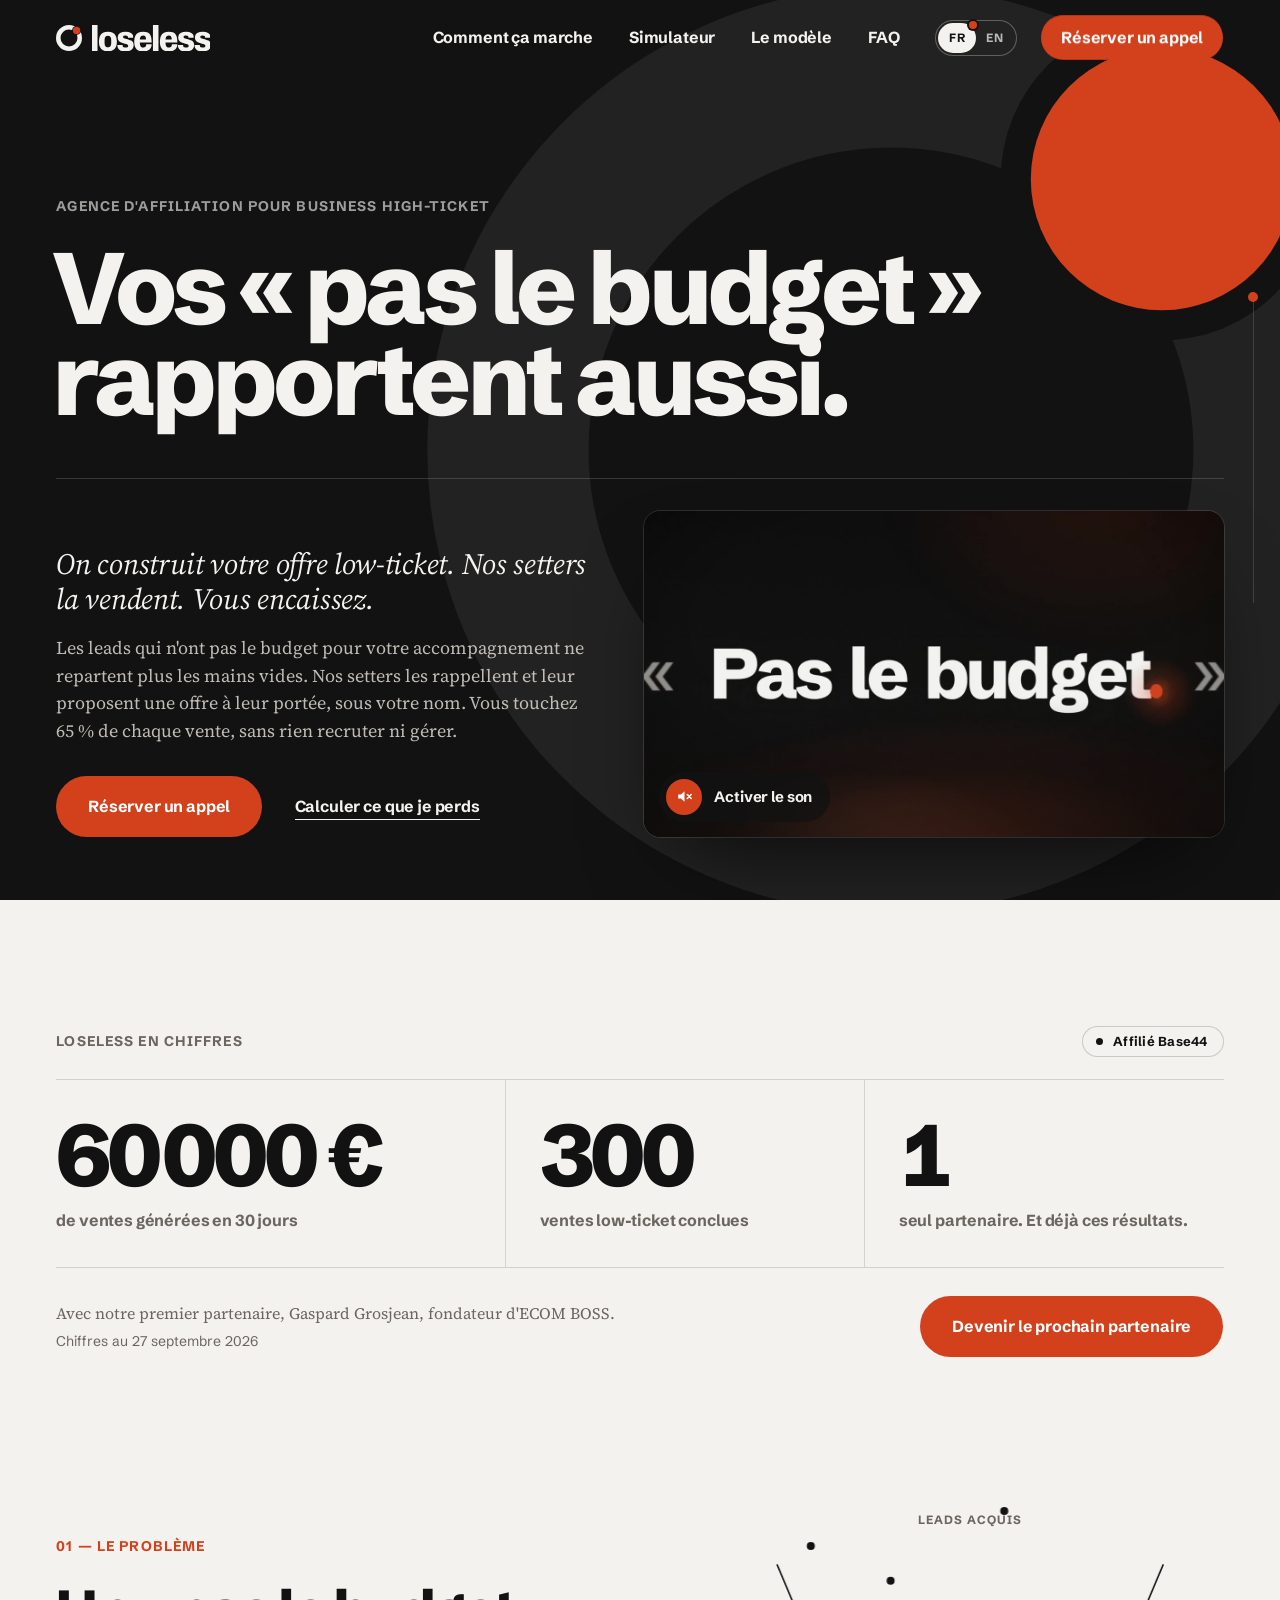
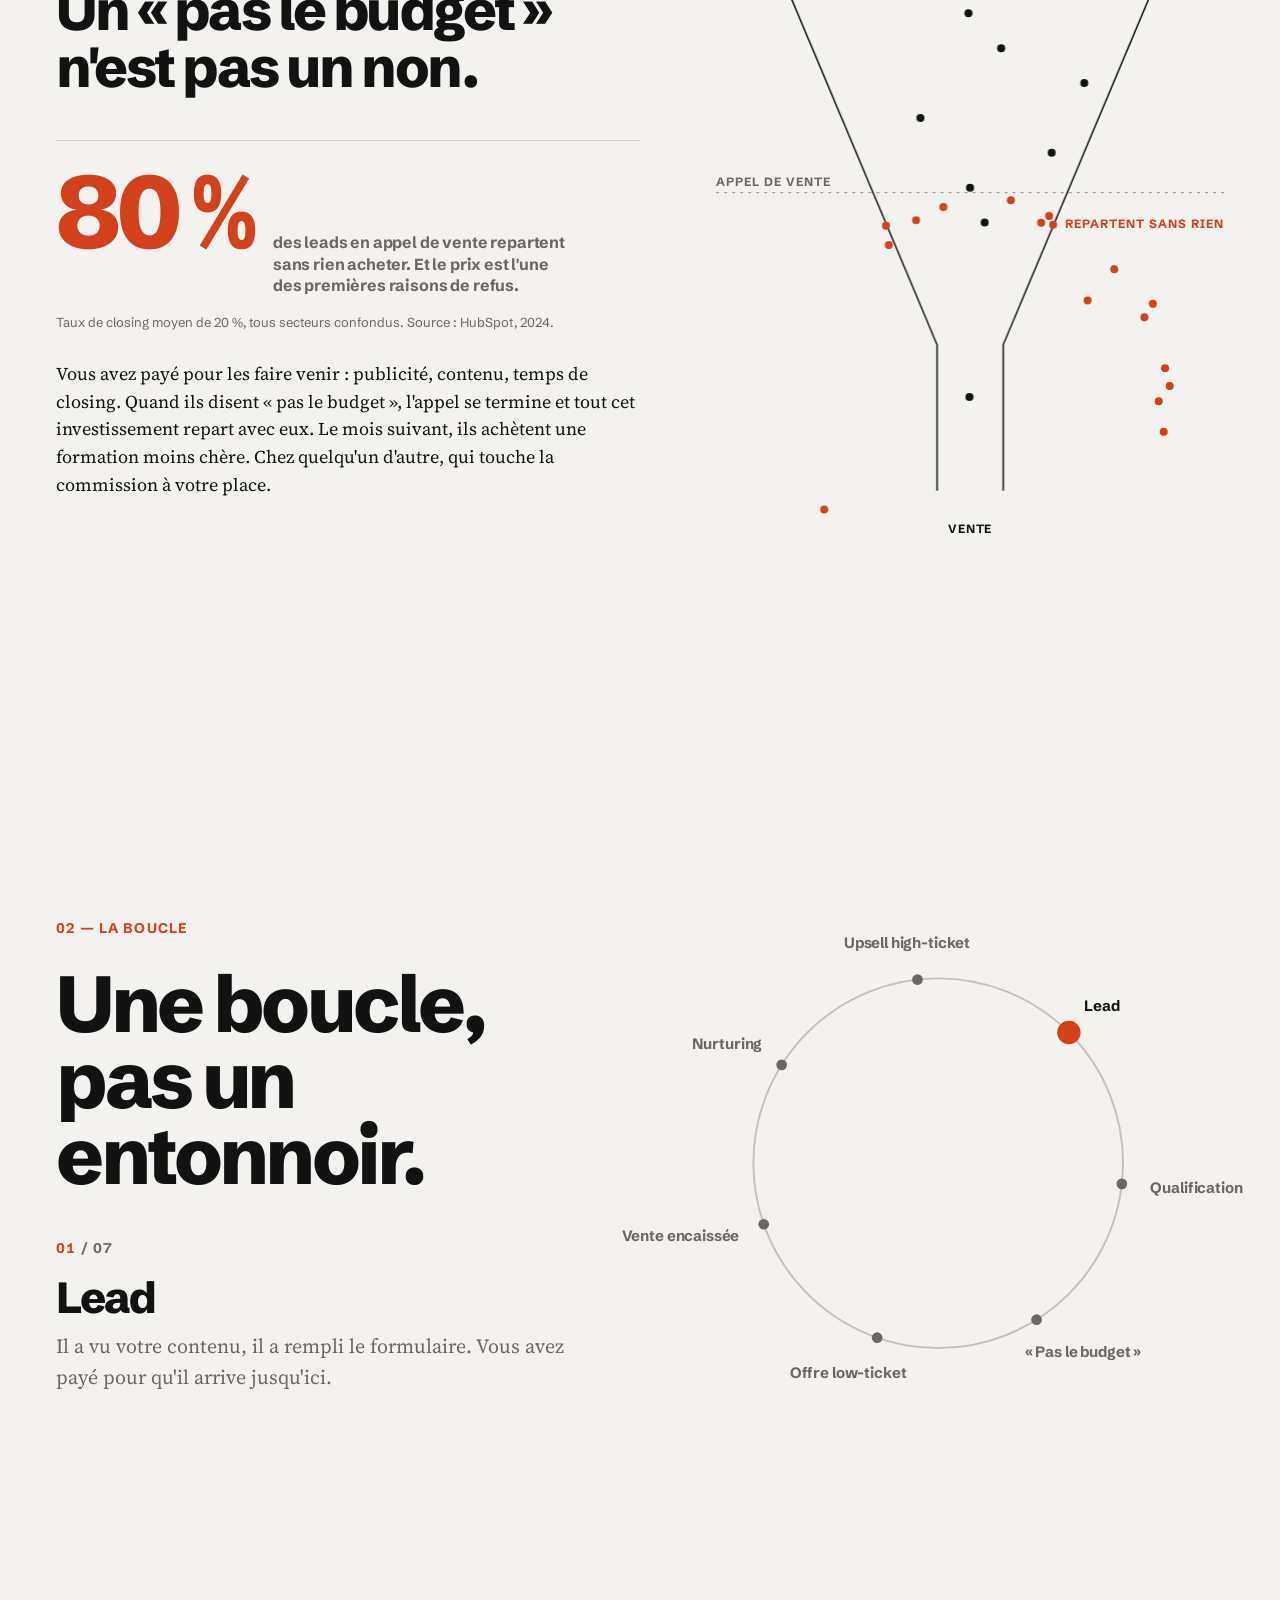
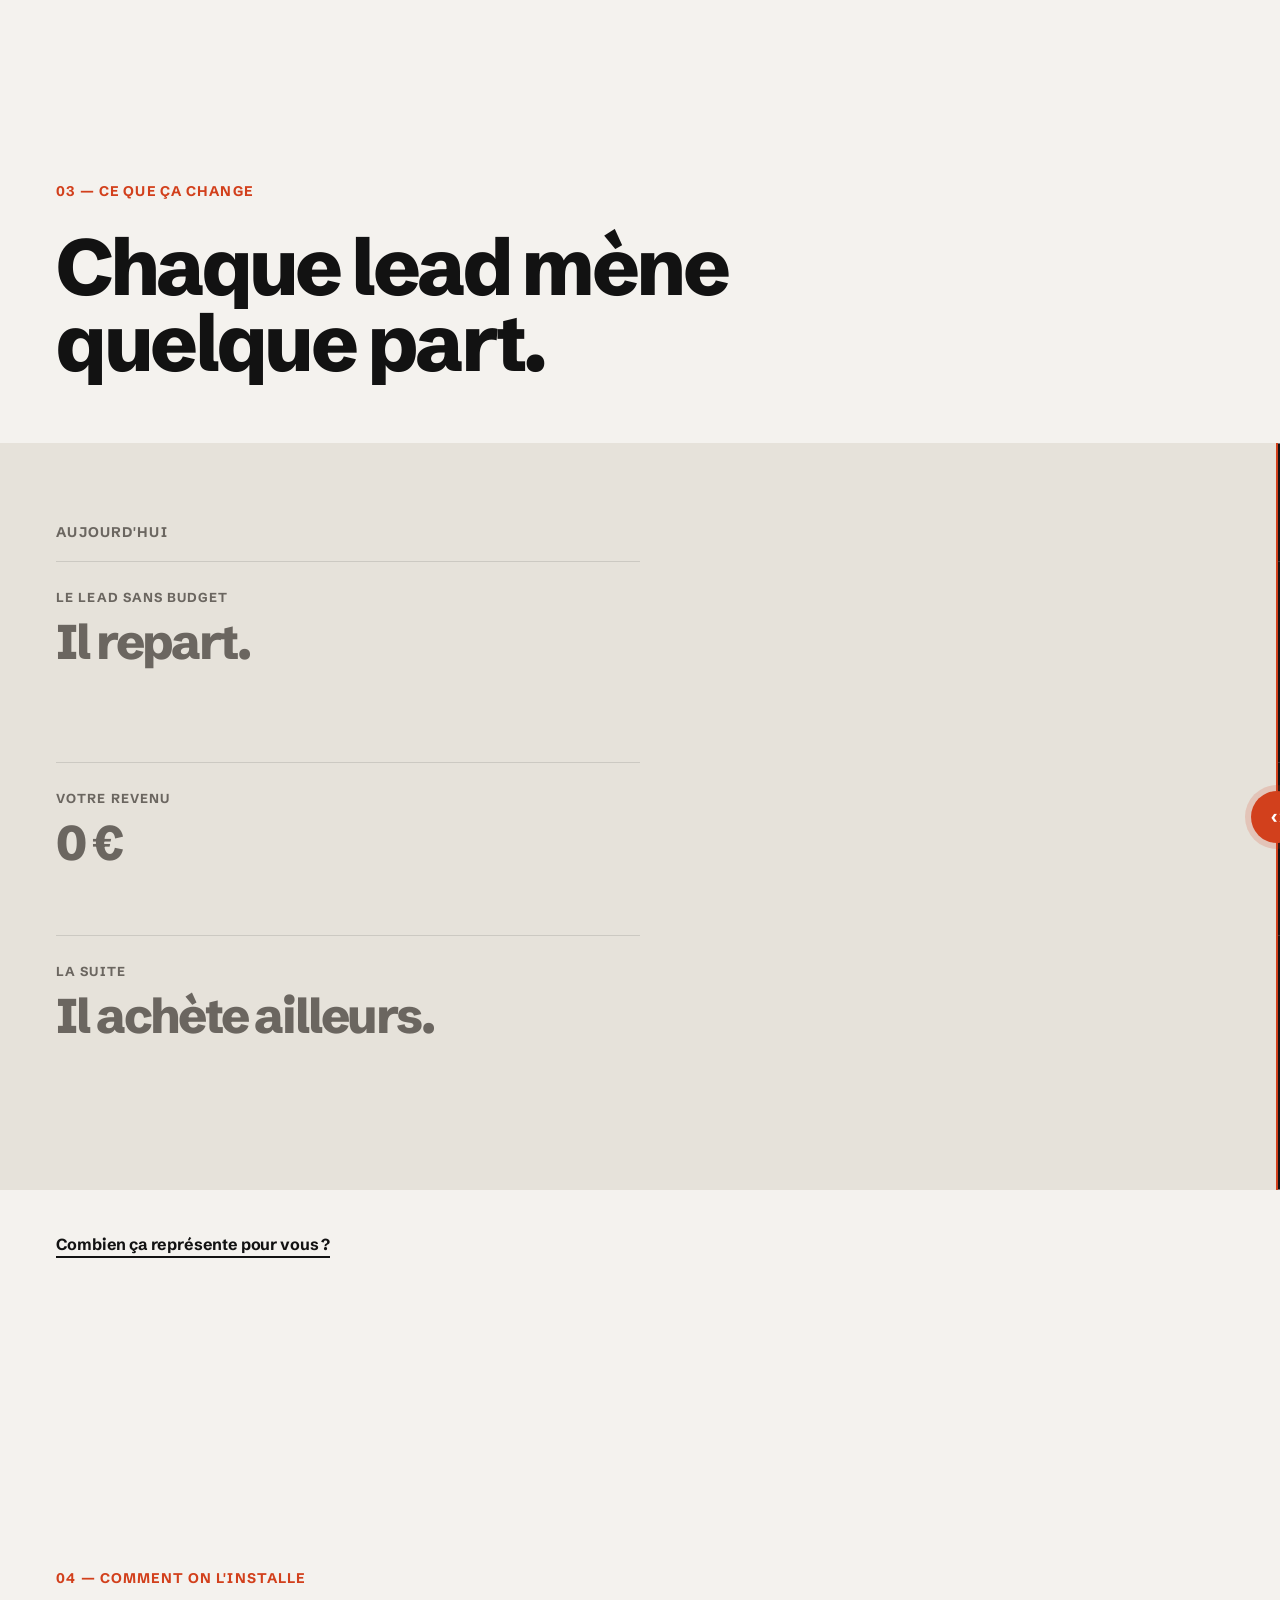
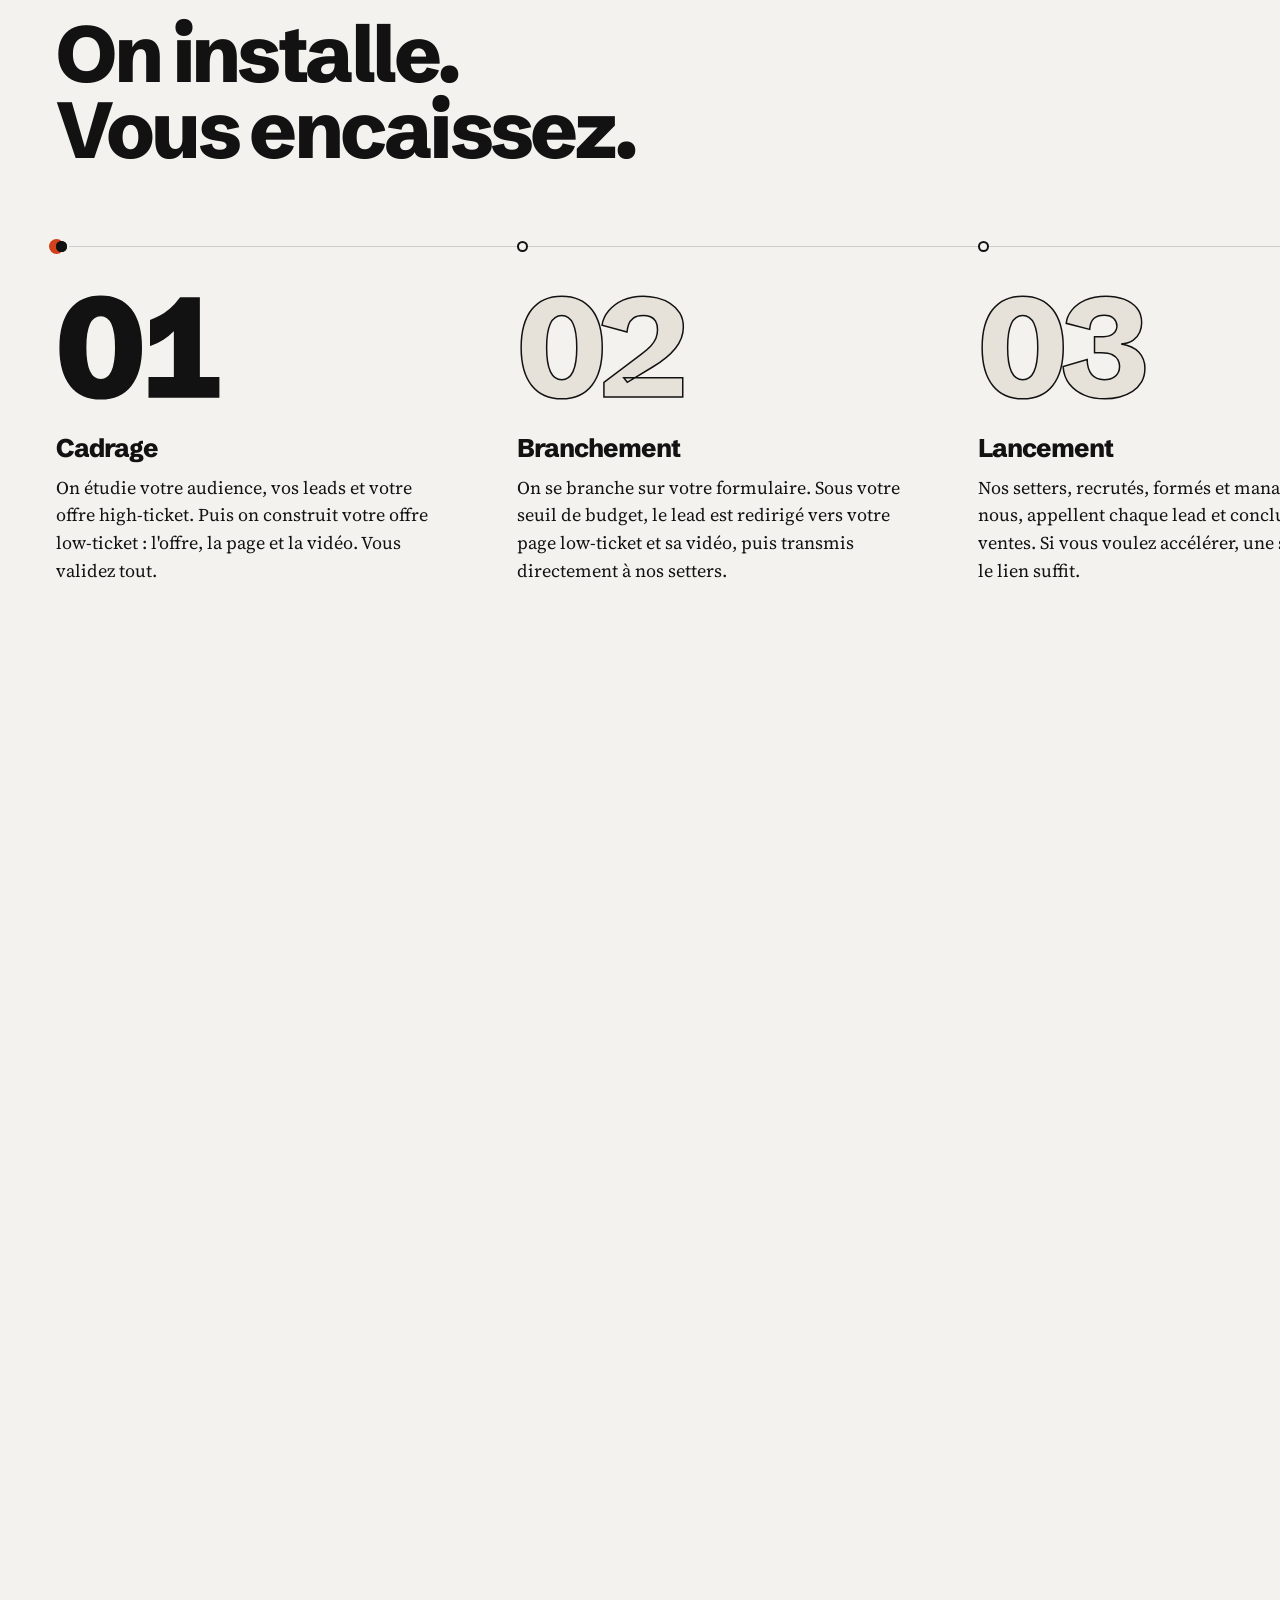
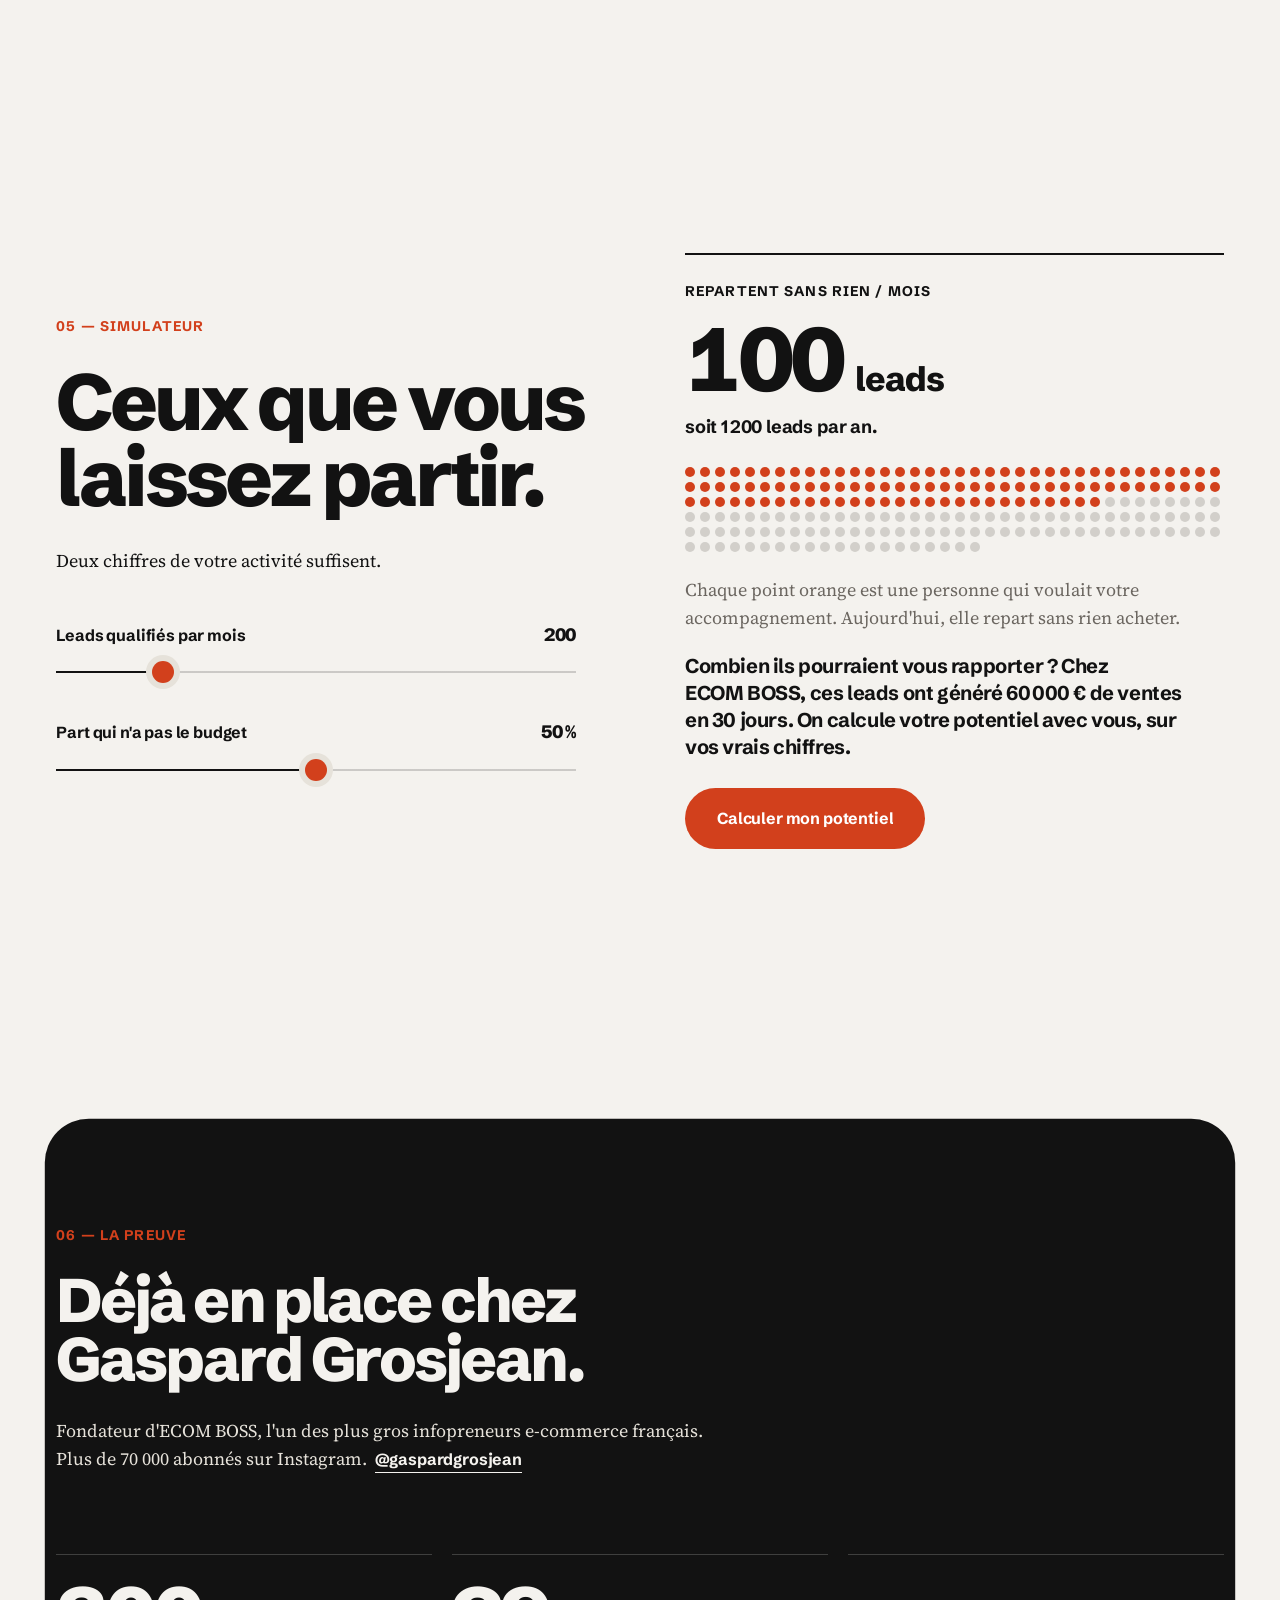
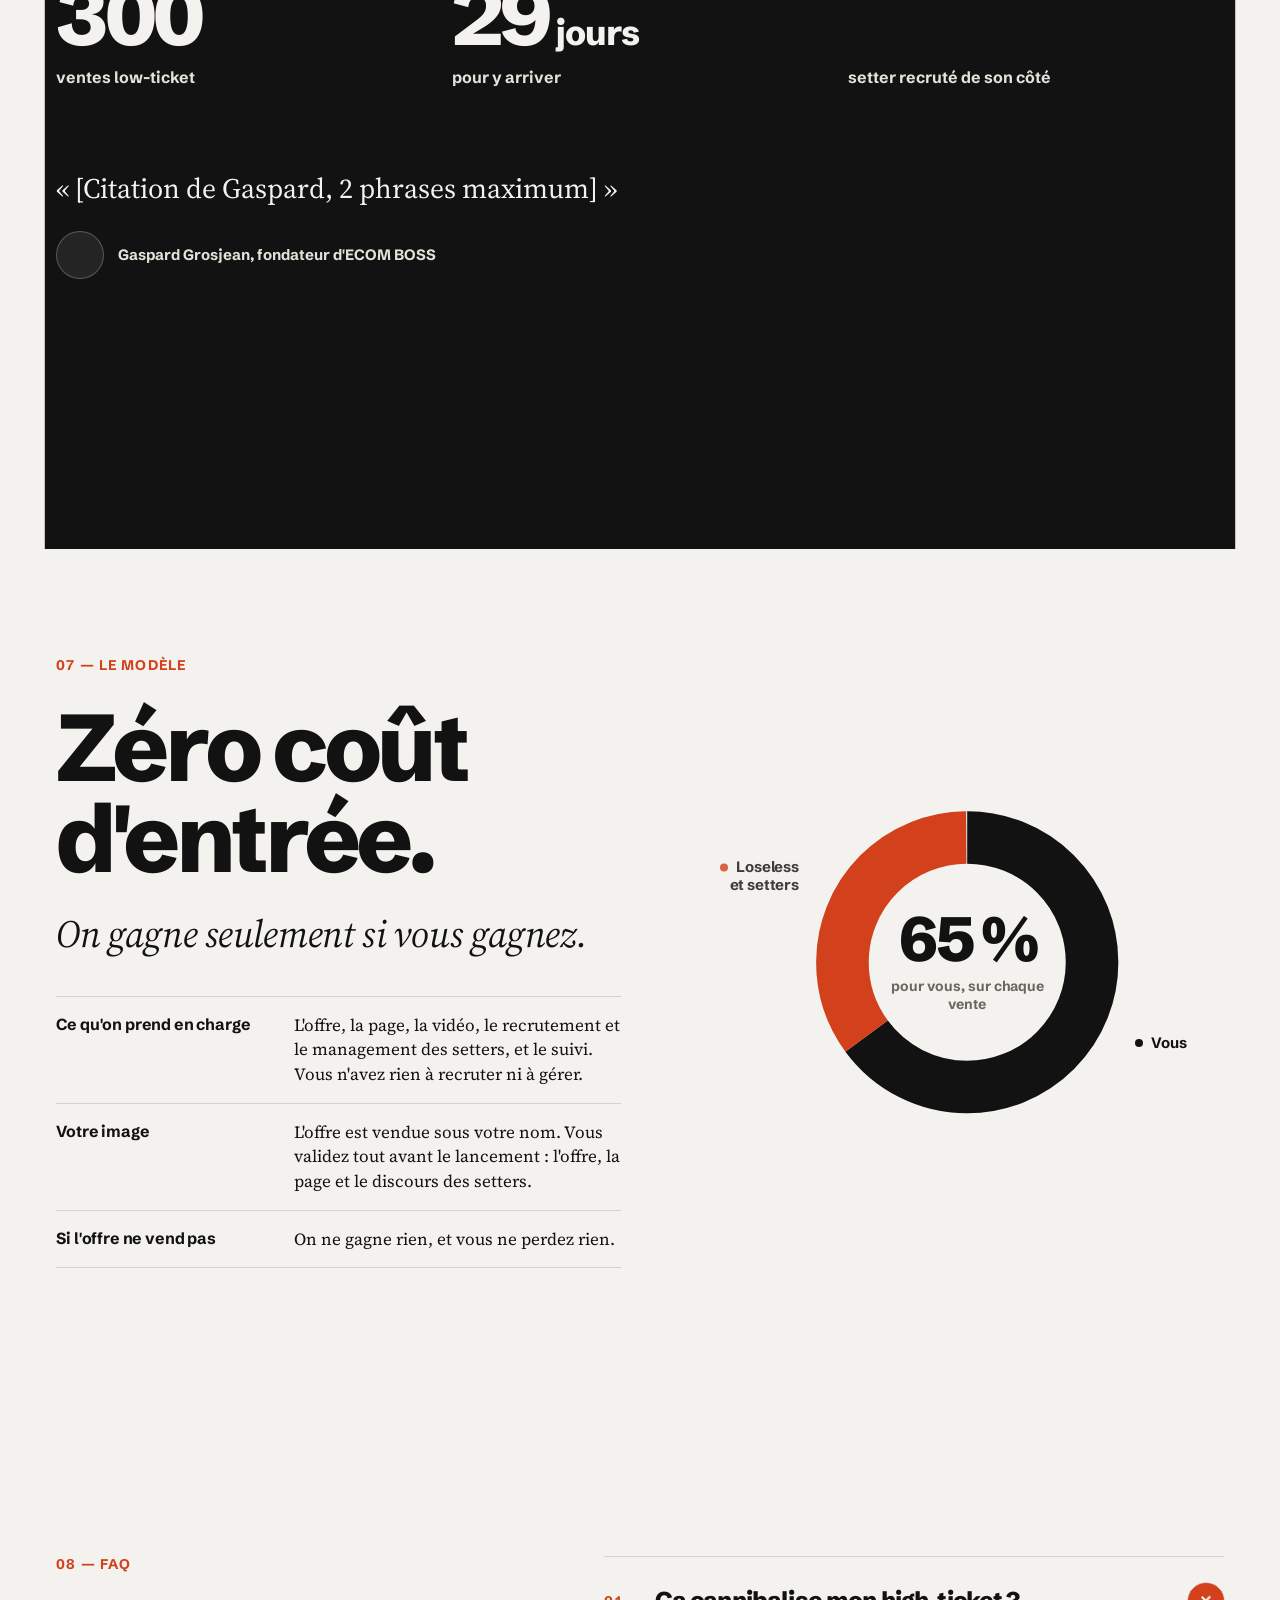
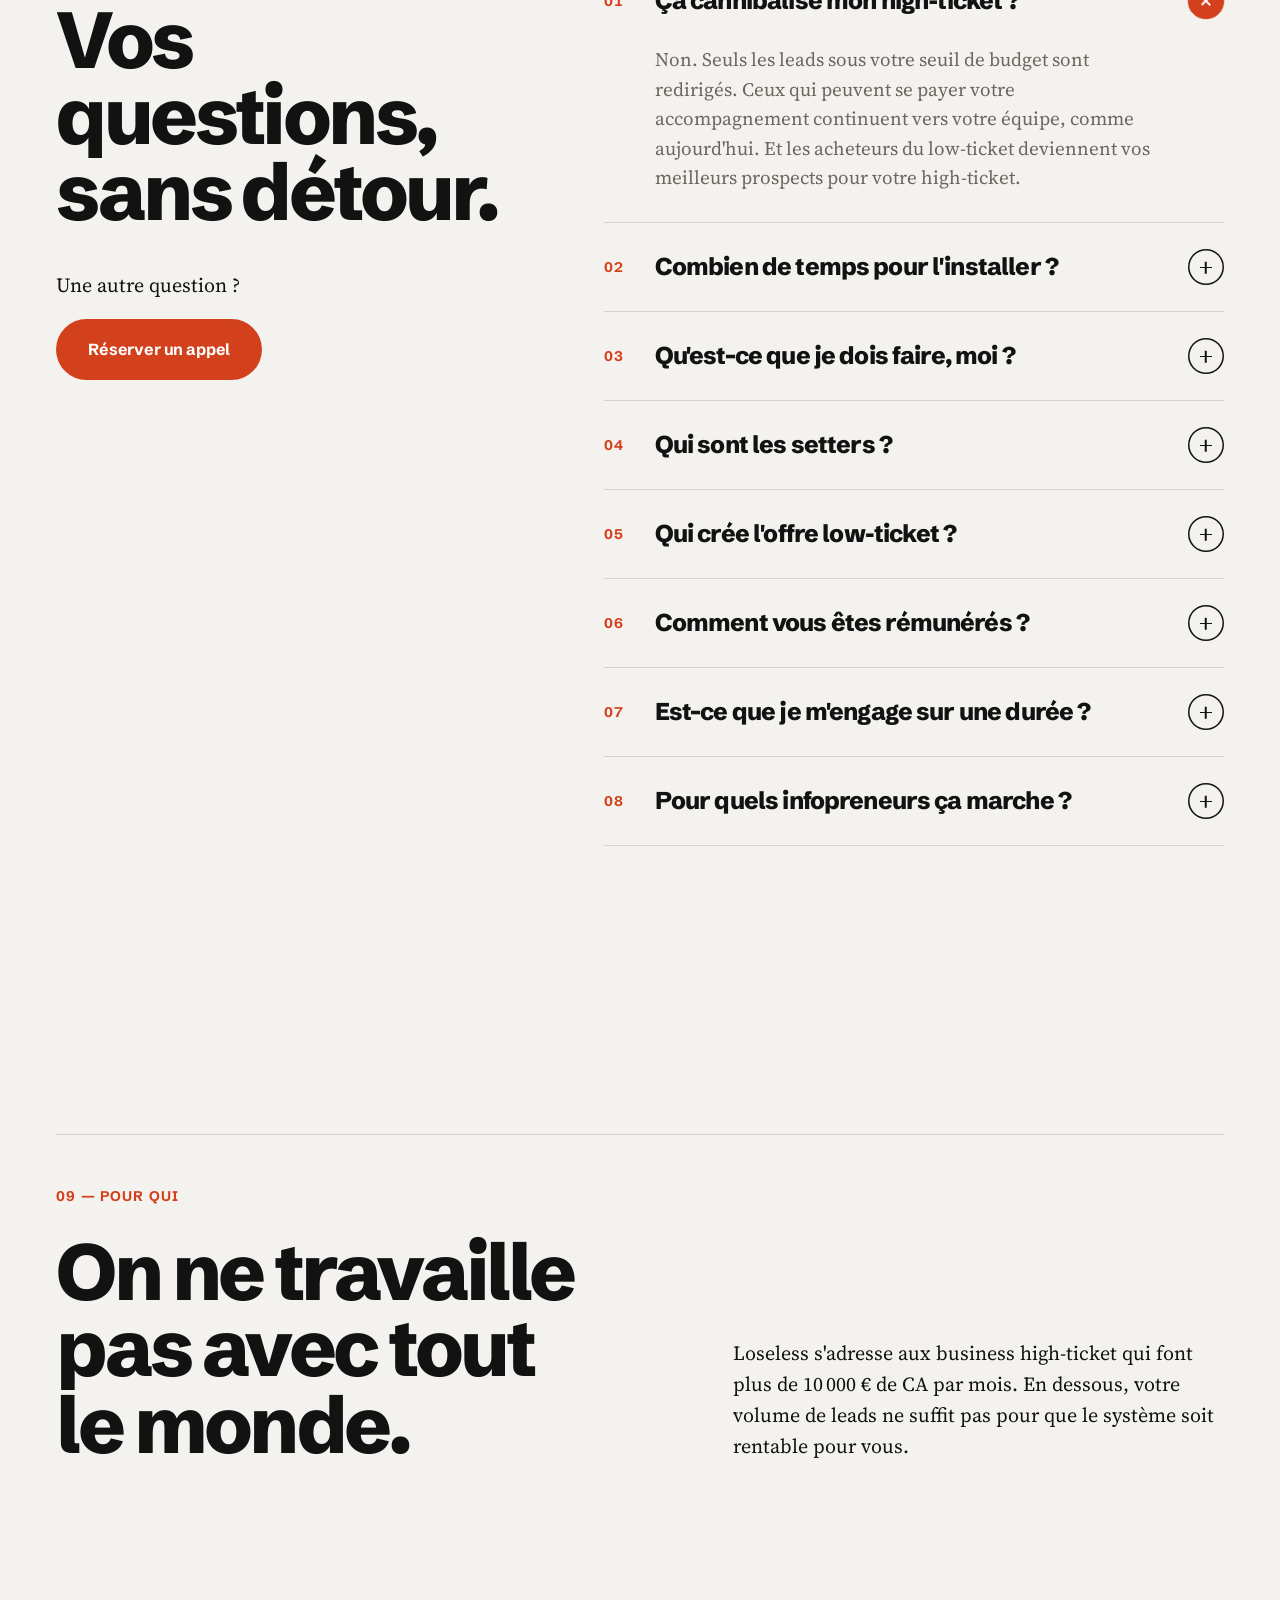
==== index.html @ 0606def5 "Nouvelle version du film motion design dans le hero Co-Authored-By: Claude Opus 5.5 (1M context) <no" ====
<!doctype html>
<html lang="fr">
<head>
<meta charset="utf-8">
<meta name="viewport" content="width=device-width, initial-scale=1, viewport-fit=cover">
<title>Loseless — Vos « pas le budget » rapportent aussi.</title>
<meta name="description" content="Loseless installe une offre à petit prix pour les leads qui n'ont pas le budget de votre accompagnement. Vous encaissez une commission, ils restent dans votre écosystème. Zéro coût d'entrée.">
<meta name="theme-color" content="#121212">
<meta property="og:title" content="Loseless — Vos « pas le budget » rapportent aussi.">
<meta property="og:description" content="Chaque lead est étiqueté, chaque refus devient une commission.">
<link rel="alternate" hreflang="fr" href="index.html">
<link rel="alternate" hreflang="en" href="en/index.html">
<link rel="icon" href="favicon.svg" type="image/svg+xml">
<link rel="preconnect" href="https://fonts.googleapis.com">
<link rel="preconnect" href="https://fonts.gstatic.com" crossorigin>
<link rel="stylesheet" href="https://fonts.googleapis.com/css2?family=Schibsted+Grotesk:wght@400..900&family=Source+Serif+4:ital,opsz,wght@0,8..60,400..600;1,8..60,400&display=swap">
<link rel="stylesheet" href="styles.css?v=202610062310">
<script>try{if(!matchMedia('(prefers-reduced-motion: reduce)').matches)document.documentElement.classList.add('motion')}catch(e){}</script>
</head>
<body>
<!-- Logotype officiel (assets/logo/loseless-logo-horizontal-encre.svg), couleur héritée -->
<svg width="0" height="0" style="position:absolute" aria-hidden="true" focusable="false">
  <symbol id="lossless-wordmark" viewBox="982.7 0 3309.7 724"><path fill="currentColor" d="M982.7 724L982.7 0L1136.7 0L1136.7 724ZM1424.84 736Q1344.84 736 1289.34 706.5Q1233.84 677 1204.34 615.5Q1174.84 554 1174.84 460Q1174.84 366 1204.34 305Q1233.84 244 1289.34 214.5Q1344.84 185 1424.84 185Q1504.84 185 1560.84 214.5Q1616.84 244 1646.34 305Q1675.84 366 1675.84 460Q1675.84 554 1646.34 615.5Q1616.84 677 1560.84 706.5Q1504.84 736 1424.84 736ZM1424.84 619Q1457.84 619 1478.34 605Q1498.84 591 1508.34 562Q1517.84 533 1517.84 488L1517.84 433Q1517.84 388 1508.34 358.5Q1498.84 329 1478.34 315Q1457.84 301 1424.84 301Q1392.84 301 1371.84 315Q1350.84 329 1341.84 358.5Q1332.84 388 1332.84 433L1332.84 488Q1332.84 533 1341.84 562Q1350.84 591 1371.84 605Q1392.84 619 1424.84 619ZM1913.78 736Q1862.78 736 1821.78 725Q1780.78 714 1751.28 693Q1721.78 672 1705.78 642Q1689.78 612 1689.78 573Q1689.78 569 1690.28 564.5Q1690.78 560 1691.78 555L1835.78 555Q1835.78 559 1835.78 562.5Q1835.78 566 1835.78 569Q1835.78 589 1846.28 602.5Q1856.78 616 1874.78 623Q1892.78 630 1915.78 630Q1932.78 630 1950.28 625.5Q1967.78 621 1979.28 610.5Q1990.78 600 1990.78 582Q1990.78 560 1974.28 548Q1957.78 536 1930.78 528Q1903.78 520 1871.78 512Q1841.78 504 1811.78 493Q1781.78 482 1756.28 464.5Q1730.78 447 1715.28 419.5Q1699.78 392 1699.78 350Q1699.78 305 1717.28 273.5Q1734.78 242 1765.28 222.5Q1795.78 203 1835.28 194Q1874.78 185 1919.78 185Q1962.78 185 1999.78 193.5Q2036.78 202 2066.28 220Q2095.78 238 2112.28 265.5Q2128.78 293 2128.78 330Q2128.78 335 2128.28 341.5Q2127.78 348 2127.78 353L1984.78 353L1984.78 341Q1984.78 324 1975.78 313Q1966.78 302 1951.28 296Q1935.78 290 1915.78 290Q1902.78 290 1891.28 293Q1879.78 296 1869.78 301Q1859.78 306 1854.28 314Q1848.78 322 1848.78 334Q1848.78 350 1860.78 361Q1872.78 372 1895.28 378.5Q1917.78 385 1942.78 393Q1974.78 400 2009.78 409.5Q2044.78 419 2075.28 435Q2105.78 451 2124.28 480Q2142.78 509 2142.78 558Q2142.78 606 2124.78 640.5Q2106.78 675 2075.78 696Q2044.78 717 2003.28 726.5Q1961.78 736 1913.78 736ZM2408.22 736Q2327.22 736 2271.22 707Q2215.22 678 2186.22 617Q2157.22 556 2157.22 460Q2157.22 365 2186.22 304Q2215.22 243 2271.22 214Q2327.22 185 2406.22 185Q2485.22 185 2538.22 212Q2591.22 239 2617.72 298.5Q2644.22 358 2644.22 456L2644.22 490L2315.22 490Q2315.22 535 2324.22 565Q2333.22 595 2353.22 610Q2373.22 625 2408.22 625Q2429.22 625 2444.72 619.5Q2460.22 614 2470.72 602.5Q2481.22 591 2487.22 574.5Q2493.22 558 2492.22 536L2644.22 536Q2643.22 585 2628.22 622.5Q2613.22 660 2583.22 685.5Q2553.22 711 2509.22 723.5Q2465.22 736 2408.22 736ZM2316.22 406L2486.22 406Q2486.22 377 2481.72 356Q2477.22 335 2467.22 321.5Q2457.22 308 2442.22 301.5Q2427.22 295 2407.22 295Q2377.22 295 2357.72 307.5Q2338.22 320 2328.22 344.5Q2318.22 369 2316.22 406ZM2680.08 724L2680.08 0L2834.08 0L2834.08 724ZM3123.22 736Q3042.22 736 2986.22 707Q2930.22 678 2901.22 617Q2872.22 556 2872.22 460Q2872.22 365 2901.22 304Q2930.22 243 2986.22 214Q3042.22 185 3121.22 185Q3200.22 185 3253.22 212Q3306.22 239 3332.72 298.5Q3359.22 358 3359.22 456L3359.22 490L3030.22 490Q3030.22 535 3039.22 565Q3048.22 595 3068.22 610Q3088.22 625 3123.22 625Q3144.22 625 3159.72 619.5Q3175.22 614 3185.72 602.5Q3196.22 591 3202.22 574.5Q3208.22 558 3207.22 536L3359.22 536Q3358.22 585 3343.22 622.5Q3328.22 660 3298.22 685.5Q3268.22 711 3224.22 723.5Q3180.22 736 3123.22 736ZM3031.22 406L3201.22 406Q3201.22 377 3196.72 356Q3192.22 335 3182.22 321.5Q3172.22 308 3157.22 301.5Q3142.22 295 3122.22 295Q3092.22 295 3072.72 307.5Q3053.22 320 3043.22 344.5Q3033.22 369 3031.22 406ZM3598.31 736Q3547.31 736 3506.31 725Q3465.31 714 3435.81 693Q3406.31 672 3390.31 642Q3374.31 612 3374.31 573Q3374.31 569 3374.81 564.5Q3375.31 560 3376.31 555L3520.31 555Q3520.31 559 3520.31 562.5Q3520.31 566 3520.31 569Q3520.31 589 3530.81 602.5Q3541.31 616 3559.31 623Q3577.31 630 3600.31 630Q3617.31 630 3634.81 625.5Q3652.31 621 3663.81 610.5Q3675.31 600 3675.31 582Q3675.31 560 3658.81 548Q3642.31 536 3615.31 528Q3588.31 520 3556.31 512Q3526.31 504 3496.31 493Q3466.31 482 3440.81 464.5Q3415.31 447 3399.81 419.5Q3384.31 392 3384.31 350Q3384.31 305 3401.81 273.5Q3419.31 242 3449.81 222.5Q3480.31 203 3519.81 194Q3559.31 185 3604.31 185Q3647.31 185 3684.31 193.5Q3721.31 202 3750.81 220Q3780.31 238 3796.81 265.5Q3813.31 293 3813.31 330Q3813.31 335 3812.81 341.5Q3812.31 348 3812.31 353L3669.31 353L3669.31 341Q3669.31 324 3660.31 313Q3651.31 302 3635.81 296Q3620.31 290 3600.31 290Q3587.31 290 3575.81 293Q3564.31 296 3554.31 301Q3544.31 306 3538.81 314Q3533.31 322 3533.31 334Q3533.31 350 3545.31 361Q3557.31 372 3579.81 378.5Q3602.31 385 3627.31 393Q3659.31 400 3694.31 409.5Q3729.31 419 3759.81 435Q3790.31 451 3808.81 480Q3827.31 509 3827.31 558Q3827.31 606 3809.31 640.5Q3791.31 675 3760.31 696Q3729.31 717 3687.81 726.5Q3646.31 736 3598.31 736ZM4063.46 736Q4012.46 736 3971.46 725Q3930.46 714 3900.96 693Q3871.46 672 3855.46 642Q3839.46 612 3839.46 573Q3839.46 569 3839.96 564.5Q3840.46 560 3841.46 555L3985.46 555Q3985.46 559 3985.46 562.5Q3985.46 566 3985.46 569Q3985.46 589 3995.96 602.5Q4006.46 616 4024.46 623Q4042.46 630 4065.46 630Q4082.46 630 4099.96 625.5Q4117.46 621 4128.96 610.5Q4140.46 600 4140.46 582Q4140.46 560 4123.96 548Q4107.46 536 4080.46 528Q4053.46 520 4021.46 512Q3991.46 504 3961.46 493Q3931.46 482 3905.96 464.5Q3880.46 447 3864.96 419.5Q3849.46 392 3849.46 350Q3849.46 305 3866.96 273.5Q3884.46 242 3914.96 222.5Q3945.46 203 3984.96 194Q4024.46 185 4069.46 185Q4112.46 185 4149.46 193.5Q4186.46 202 4215.96 220Q4245.46 238 4261.96 265.5Q4278.46 293 4278.46 330Q4278.46 335 4277.96 341.5Q4277.46 348 4277.46 353L4134.46 353L4134.46 341Q4134.46 324 4125.46 313Q4116.46 302 4100.96 296Q4085.46 290 4065.46 290Q4052.46 290 4040.96 293Q4029.46 296 4019.46 301Q4009.46 306 4003.96 314Q3998.46 322 3998.46 334Q3998.46 350 4010.46 361Q4022.46 372 4044.96 378.5Q4067.46 385 4092.46 393Q4124.46 400 4159.46 409.5Q4194.46 419 4224.96 435Q4255.46 451 4273.96 480Q4292.46 509 4292.46 558Q4292.46 606 4274.46 640.5Q4256.46 675 4225.46 696Q4194.46 717 4152.96 726.5Q4111.46 736 4063.46 736Z"/></symbol>
</svg>


<a class="skip" href="#contenu">Aller au contenu</a>

<!-- Intro : l'anneau se dessine, le point se pose, le logo rejoint le header -->
<div class="loader" aria-hidden="true">
  <svg class="loader__mark" viewBox="4 4 92 92">
    <defs>
      <mask id="gap-loader" maskUnits="userSpaceOnUse" x="-10" y="-10" width="120" height="120">
        <rect x="-10" y="-10" width="120" height="120" fill="#fff"/>
        <circle class="loader__gap" cx="76.87" cy="23.13" r="16" fill="#000"/>
      </mask>
    </defs>
    <g mask="url(#gap-loader)">
      <circle class="loader__ring" cx="50" cy="50" r="38" fill="none" stroke="currentColor" stroke-width="16" pathLength="100" transform="rotate(-45 50 50)"/>
    </g>
    <circle class="loader__dot" cx="76.87" cy="23.13" r="13" fill="#D2401C"/>
  </svg>
</div>

<!-- Curseur (desktop) + progression -->
<div class="cursor" aria-hidden="true"><span class="cursor__ring"></span><span class="cursor__dot"></span></div>
<div class="progress" aria-hidden="true"><span class="progress__bar"></span><span class="progress__dot"></span></div>

<header class="site-header">
  <div class="site-header__inner">
    <a class="logo" href="#top" aria-label="Loseless, retour en haut">
      <svg class="mark" viewBox="4 4 92 92" aria-hidden="true">
        <defs>
          <mask id="gap-header" maskUnits="userSpaceOnUse" x="-10" y="-10" width="120" height="120">
            <rect x="-10" y="-10" width="120" height="120" fill="#fff"/>
            <circle cx="76.87" cy="23.13" r="16" fill="#000"/>
          </mask>
        </defs>
        <circle cx="50" cy="50" r="38" fill="none" stroke="currentColor" stroke-width="16" mask="url(#gap-header)"/>
        <circle cx="76.87" cy="23.13" r="13" fill="#D2401C"/>
      </svg>
      <svg class="logo__word" viewBox="0 0 3309.7 724" aria-hidden="true" focusable="false"><use href="#lossless-wordmark"/></svg>
    </a>
    <nav class="nav" aria-label="Navigation principale">
      <a class="link" href="#boucle">Comment ça marche</a>
      <a class="link" href="#simulateur">Simulateur</a>
      <a class="link" href="#modele">Le modèle</a>
      <a class="link" href="#faq">FAQ</a>
    </nav>
    <nav class="lang" aria-label="Langue">
      <span class="lang__thumb" aria-hidden="true"></span>
      <a class="lang__opt" href="index.html" hreflang="fr" lang="fr" aria-current="page"><span class="sr-only">Français</span><span aria-hidden="true">FR</span></a>
      <a class="lang__opt" href="en/index.html" hreflang="en" lang="en"><span class="sr-only">English</span><span aria-hidden="true">EN</span></a>
    </nav>
    <a class="btn btn--primary btn--sm" href="reserver.html" data-book data-magnetic><span class="btn__label"><span class="lbl-long">Réserver un appel</span><span class="lbl-short">Réserver</span></span></a>
  </div>
</header>

<main id="contenu">

  <!-- HERO -->
  <section class="hero" id="top">
    <div class="hero__ring" aria-hidden="true">
      <svg viewBox="0 0 100 100">
        <defs>
          <mask id="gap-hero" maskUnits="userSpaceOnUse" x="-10" y="-10" width="120" height="120">
            <rect x="-10" y="-10" width="120" height="120" fill="#fff"/>
            <circle cx="76.87" cy="23.13" r="16" fill="#000"/>
          </mask>
        </defs>
        <g mask="url(#gap-hero)">
          <circle class="hero__stroke" cx="50" cy="50" r="38" fill="none" stroke="currentColor" stroke-width="16" pathLength="100" transform="rotate(-45 50 50)"/>
        </g>
        <g class="hero__dot-in"><circle class="hero__dot" cx="76.87" cy="23.13" r="13" fill="#D2401C"/></g>
      </svg>
    </div>

    <div class="wrap hero__inner">
      <p class="hero__tag">Agence d'affiliation pour business high-ticket</p>
      <h1 class="hero__title">Vos «&nbsp;pas le budget&nbsp;»<br class="br-desk"> rapportent aussi.</h1>
      <div class="hero__bottom">
        <div class="hero__copy">
          <p class="hero__promise promise">On construit votre offre low-ticket. Nos setters la vendent. Vous encaissez.</p>
          <p class="hero__text">Les leads qui n'ont pas le budget pour votre accompagnement ne repartent plus les mains vides. Nos setters les rappellent et leur proposent une offre à leur portée, sous votre nom. Vous touchez 65&nbsp;% de chaque vente, sans rien recruter ni gérer.</p>
          <div class="hero__ctas">
            <a class="btn btn--primary" href="reserver.html" data-book data-magnetic><span class="btn__label" data-text="Réserver un appel">Réserver un appel</span></a>
            <a class="link link--strong" href="#simulateur">Calculer ce que je perds</a>
          </div>
        </div>
        <!-- Film : boucle muette dans le hero ; « Activer le son » le relance au début, avec le son -->
        <div class="hero__film">
          <video class="hero__film-video" data-src="assets/video/film.mp4?v=202610062310" poster="assets/video/film-apercu.jpg?v=202610062310" muted loop playsinline preload="none" aria-label="Film Loseless (55 secondes)"></video>
          <span class="hero__film-bar" aria-hidden="true"></span>
          <button class="hero__film-cta" type="button" data-film-sound aria-pressed="false">
            <span class="hero__film-play" aria-hidden="true"><svg viewBox="0 0 24 24"><path d="M4 9.5h3.5L12 5.5v13l-4.5-4H4z" fill="currentColor"/><path class="i-off" d="M15.5 9.5l5 5m0-5l-5 5" stroke="currentColor" stroke-width="2" stroke-linecap="round"/><path class="i-on" d="M15.5 9a4.2 4.2 0 0 1 0 6M18 6.5a7.8 7.8 0 0 1 0 11" fill="none" stroke="currentColor" stroke-width="2" stroke-linecap="round"/></svg></span>
            <span class="hero__film-label" data-on="Couper le son" data-off="Activer le son">Activer le son</span>
          </button>
        </div>
      </div>
    </div>
  </section>

  <!-- CHIFFRES — bandeau de preuve juste après le hero -->
  <section class="figures" aria-labelledby="t-figures" data-reveal-start="top 30%">
    <div class="wrap">
      <div class="figures__top" data-fade>
        <h2 class="figures__title" id="t-figures">Loseless en chiffres</h2>
        <p class="figures__badge"><span class="figures__badge-dot" aria-hidden="true"></span>Affilié Base44</p>
      </div>
      <ul class="figures__list" data-stagger>
        <li class="figure">
          <span class="figure__num"><span data-count="60000" data-suffix="&nbsp;€">60&#8239;000&nbsp;€</span></span>
          <span class="figure__label">de ventes générées en 30&nbsp;jours</span>
        </li>
        <li class="figure">
          <span class="figure__num"><span data-count="300">300</span></span>
          <span class="figure__label">ventes low&#8209;ticket conclues</span>
        </li>
        <li class="figure">
          <span class="figure__num"><span data-count="1">1</span></span>
          <span class="figure__label">seul partenaire. Et déjà ces résultats.</span>
        </li>
      </ul>
      <div class="figures__foot" data-fade>
        <div class="figures__context">
          <p>Avec notre premier partenaire, Gaspard Grosjean, fondateur d'ECOM&nbsp;BOSS.</p>
          <p class="figures__date">Chiffres au 27&nbsp;septembre 2026</p>
        </div>
        <a class="btn btn--primary" href="reserver.html" data-book data-magnetic><span class="btn__label" data-text="Devenir le prochain partenaire">Devenir le prochain partenaire</span></a>
      </div>
    </div>
  </section>

  <!-- 01 — LE PROBLÈME -->
  <section class="section problem" id="probleme" aria-labelledby="t-probleme">
    <div class="wrap problem__grid">
      <div class="problem__copy">
        <p class="eyebrow" data-fade>01 — Le problème</p>
        <h2 id="t-probleme" class="h2 problem__title" data-split>Un <span class="nobr">«&nbsp;pas le budget&nbsp;»</span> n'est pas un&nbsp;non.</h2>
        <!-- Valeur X : constante PROBLEME_STATS en haut de main.js -->
        <p class="stat" data-fade>
          <span class="stat__num" data-count="" data-suffix="&nbsp;%">80&nbsp;%</span>
          <span class="stat__label">des leads en appel de vente repartent sans rien acheter. Et le prix est l'une des premières raisons de refus.</span>
        </p>
        <p class="stat__source" data-fade>Taux de closing moyen de 20&nbsp;%, tous secteurs confondus. Source&nbsp;: HubSpot, 2024.</p>
        <p class="body" data-fade>Vous avez payé pour les faire venir&nbsp;: publicité, contenu, temps de closing. Quand ils disent «&nbsp;pas le budget&nbsp;», l'appel se termine et tout cet investissement repart avec eux. Le mois suivant, ils achètent une formation moins chère. Chez quelqu'un d'autre, qui touche la commission à votre place.</p>
      </div>

      <figure class="funnel" data-fade>
        <canvas class="funnel__canvas"></canvas>
        <div class="funnel__labels" aria-hidden="true">
          <span class="funnel__l funnel__l--top">Leads acquis</span>
          <span class="funnel__l funnel__l--call">Appel de vente</span>
          <span class="funnel__l funnel__l--lost">Repartent<br class="br-mob"> sans rien</span>
          <span class="funnel__l funnel__l--sale">Vente</span>
        </div>
        <figcaption class="sr-only">Illustration&nbsp;: des leads entrent dans un entonnoir de vente. Juste après l'appel de vente, environ huit sur dix en sortent par les côtés sans rien acheter&nbsp;; seuls quelques-uns vont jusqu'à la vente.</figcaption>
      </figure>
    </div>
  </section>

  <!-- 02 — LA BOUCLE (épinglée) -->
  <section class="loop" id="boucle" aria-labelledby="t-boucle">
    <div class="wrap loop__pin">
      <div class="loop__head">
        <p class="eyebrow" data-fade>02 — La boucle</p>
        <h2 id="t-boucle" class="h2" data-split>Une boucle, pas un entonnoir.</h2>
      </div>

      <div class="loop__panel">
        <p class="loop__count" aria-hidden="true"><span class="loop__count-cur">01</span>&thinsp;/&thinsp;07</p>
        <div class="loop__rail" aria-hidden="true"><span class="loop__rail-fill"></span><span class="loop__rail-dot"></span></div>
        <ol class="loop__steps">
          <li class="loop__step"><h3>Lead</h3><p>Il a vu votre contenu, il a rempli le formulaire. Vous avez payé pour qu'il arrive jusqu'ici.</p></li>
          <li class="loop__step"><h3>Qualification</h3><p>Formulaire ou appel&nbsp;: il vous dit s'il a le budget pour votre accompagnement.</p></li>
          <li class="loop__step"><h3>«&nbsp;Pas le budget&nbsp;»</h3><p>Aujourd'hui, c'est ici qu'il disparaît. Avec loseless, il est redirigé vers votre offre low-ticket.</p></li>
          <li class="loop__step"><h3>Offre low-ticket</h3><p>Une page et une vidéo dédiées lui présentent une offre à sa portée. Nos setters l'appellent et concluent la vente.</p></li>
          <li class="loop__step"><h3>Vente encaissée</h3><p>Il achète. Vous gardez au moins 65&nbsp;% de chaque vente, sans avoir à vous en occuper.</p></li>
          <li class="loop__step"><h3>Nurturing</h3><p>Il reste dans votre écosystème. Il progresse, et vous gardez le lien.</p></li>
          <li class="loop__step"><h3>Upsell high-ticket</h3><p>Quand il est prêt, il revient vers votre accompagnement. Cette fois, avec le budget.</p></li>
        </ol>
      </div>

      <div class="loop__visual" aria-hidden="true">
        <div class="loop__stage">
          <svg class="loop__ring" viewBox="0 0 100 100">
            <defs>
              <mask id="gap-loop" maskUnits="userSpaceOnUse" x="-10" y="-10" width="120" height="120">
                <rect x="-10" y="-10" width="120" height="120" fill="#fff"/>
                <circle class="loop__gap" cx="76.87" cy="23.13" r="16" fill="#000"/>
              </mask>
            </defs>
            <g mask="url(#gap-loop)">
              <circle class="loop__track" cx="50" cy="50" r="38" fill="none" stroke="currentColor" stroke-width=".4" opacity="0"/>
              <g class="loop__ticks">
                <circle cx="76.87" cy="23.13" r="1.1"/>
                <circle cx="87.76" cy="54.25" r="1.1"/>
                <circle cx="70.22" cy="82.18" r="1.1"/>
                <circle cx="37.45" cy="85.87" r="1.1"/>
                <circle cx="14.13" cy="62.55" r="1.1"/>
                <circle cx="17.82" cy="29.78" r="1.1"/>
                <circle cx="45.75" cy="12.24" r="1.1"/>
              </g>
              <circle class="loop__arc" cx="50" cy="50" r="38" fill="none" stroke="currentColor" stroke-width="16" pathLength="100" stroke-dasharray="100 100" stroke-dashoffset="0" transform="rotate(-45 50 50)"/>
            </g>
            <circle class="loop__dot" cx="76.87" cy="23.13" r="13" fill="#D2401C"/>
          </svg>
          <ul class="loop__labels">
            <li style="--c:.7071;--s:-.7071">Lead</li>
            <li style="--c:.9937;--s:.1120">Qualification</li>
            <li style="--c:.5320;--s:.8467">«&nbsp;Pas le budget&nbsp;»</li>
            <li style="--c:-.3303;--s:.9439">Offre low-ticket</li>
            <li style="--c:-.9439;--s:.3303">Vente encaissée</li>
            <li style="--c:-.8467;--s:-.5320">Nurturing</li>
            <li style="--c:-.1120;--s:-.9937">Upsell high-ticket</li>
          </ul>
        </div>
      </div>

      <p class="loop__final">Rien ne sort de la boucle.</p>
    </div>
  </section>

  <!-- 03 — CE QUE ÇA CHANGE (rideau avant / après) -->
  <section class="change" aria-labelledby="t-benefits">
    <div class="wrap change__head">
      <p class="eyebrow" data-fade>03 — Ce que ça change</p>
      <h2 id="t-benefits" class="h2" data-split>Chaque lead mène quelque part.</h2>
    </div>

    <!-- Les deux calques ont la même grille pour que les lignes restent alignées ;
         chaque calque n'affiche que sa colonne (l'autre est invisible). -->
    <div class="curtain">
      <div class="curtain__layer curtain__layer--before">
        <div class="wrap curtain__grid">
          <p class="curtain__h curtain__cell--before">Aujourd'hui</p>
          <p class="curtain__h curtain__cell--after" aria-hidden="true">Avec loseless</p>
          <div class="curtain__cell curtain__cell--before">
            <p class="curtain__label">Le lead sans budget</p>
            <p class="curtain__big">Il repart.</p>
            <p class="curtain__text">&nbsp;</p>
          </div>
          <div class="curtain__cell curtain__cell--after" aria-hidden="true">
            <p class="curtain__label">Le lead sans budget</p>
            <p class="curtain__big">Il achète.</p>
            <p class="curtain__text">Une offre à sa portée, construite pour votre audience et présentée par nos setters.</p>
          </div>
          <div class="curtain__cell curtain__cell--before">
            <p class="curtain__label">Votre revenu</p>
            <p class="curtain__big">0&nbsp;€</p>
            <p class="curtain__text">&nbsp;</p>
          </div>
          <div class="curtain__cell curtain__cell--after" aria-hidden="true">
            <p class="curtain__label">Votre revenu</p>
            <p class="curtain__big">65&nbsp;%</p>
            <p class="curtain__text">minimum sur chaque vente. Vous n'avez rien à gérer.</p>
          </div>
          <div class="curtain__cell curtain__cell--before">
            <p class="curtain__label">La suite</p>
            <p class="curtain__big">Il achète ailleurs.</p>
            <p class="curtain__text">&nbsp;</p>
          </div>
          <div class="curtain__cell curtain__cell--after" aria-hidden="true">
            <p class="curtain__label">La suite</p>
            <p class="curtain__big">Il revient chez vous.</p>
            <p class="curtain__text">Quand il est prêt, pour votre high&#8209;ticket.</p>
          </div>
        </div>
      </div>
      <div class="curtain__layer curtain__layer--after">
        <div class="wrap curtain__grid">
          <p class="curtain__h curtain__cell--before" aria-hidden="true">Aujourd'hui</p>
          <p class="curtain__h curtain__cell--after">Avec loseless</p>
          <div class="curtain__cell curtain__cell--before" aria-hidden="true">
            <p class="curtain__label">Le lead sans budget</p>
            <p class="curtain__big">Il repart.</p>
            <p class="curtain__text">&nbsp;</p>
          </div>
          <div class="curtain__cell curtain__cell--after">
            <p class="curtain__label">Le lead sans budget</p>
            <p class="curtain__big">Il achète.</p>
            <p class="curtain__text">Une offre à sa portée, construite pour votre audience et présentée par nos setters.</p>
          </div>
          <div class="curtain__cell curtain__cell--before" aria-hidden="true">
            <p class="curtain__label">Votre revenu</p>
            <p class="curtain__big">0&nbsp;€</p>
            <p class="curtain__text">&nbsp;</p>
          </div>
          <div class="curtain__cell curtain__cell--after">
            <p class="curtain__label">Votre revenu</p>
            <p class="curtain__big">65&nbsp;%</p>
            <p class="curtain__text">minimum sur chaque vente. Vous n'avez rien à gérer.</p>
          </div>
          <div class="curtain__cell curtain__cell--before" aria-hidden="true">
            <p class="curtain__label">La suite</p>
            <p class="curtain__big">Il achète ailleurs.</p>
            <p class="curtain__text">&nbsp;</p>
          </div>
          <div class="curtain__cell curtain__cell--after">
            <p class="curtain__label">La suite</p>
            <p class="curtain__big">Il revient chez vous.</p>
            <p class="curtain__text">Quand il est prêt, pour votre high&#8209;ticket.</p>
          </div>
        </div>
      </div>
      <div class="curtain__divider">
        <button class="curtain__handle" type="button" role="slider" aria-label="Comparer aujourd'hui et avec loseless" aria-orientation="horizontal" aria-valuemin="20" aria-valuemax="55" aria-valuenow="50" aria-valuetext="Moitié-moitié"><span aria-hidden="true">‹&thinsp;›</span></button>
      </div>
    </div>

    <p class="wrap change__more"><a class="link link--strong" href="#simulateur">Combien ça représente pour vous&nbsp;?</a></p>
  </section>

  <!-- 04 — COMMENT ON L'INSTALLE (scroll horizontal) -->
  <section class="install" aria-labelledby="t-install">
    <div class="install__pin">
      <div class="wrap install__head">
        <p class="eyebrow" data-fade>04 — Comment on l'installe</p>
        <h2 id="t-install" class="h2" data-split>On installe. Vous encaissez.</h2>
      </div>
      <div class="install__viewport">
        <ol class="steps">
          <li class="steps__line" aria-hidden="true"><span class="steps__dot"></span></li>
          <li class="step">
            <span class="step__node" aria-hidden="true"></span>
            <span class="step__num">01</span>
            <h3>Cadrage</h3>
            <p>On étudie votre audience, vos leads et votre offre high-ticket. Puis on construit votre offre low-ticket&nbsp;: l'offre, la page et la vidéo. Vous validez tout.</p>
          </li>
          <li class="step">
            <span class="step__node" aria-hidden="true"></span>
            <span class="step__num">02</span>
            <h3>Branchement</h3>
            <p>On se branche sur votre formulaire. Sous votre seuil de budget, le lead est redirigé vers votre page low-ticket et sa vidéo, puis transmis directement à nos setters.</p>
          </li>
          <li class="step">
            <span class="step__node" aria-hidden="true"></span>
            <span class="step__num">03</span>
            <h3>Lancement</h3>
            <p>Nos setters, recrutés, formés et managés par nous, appellent chaque lead et concluent les ventes. Si vous voulez accélérer, une story avec le lien suffit.</p>
          </li>
          <li class="step">
            <span class="step__node" aria-hidden="true"></span>
            <span class="step__num">04</span>
            <h3>Suivi et remontée</h3>
            <p>On suit les résultats avec vous et on ajuste. Les acheteurs prêts pour votre accompagnement vous sont renvoyés.</p>
          </li>
        </ol>
      </div>
    </div>
  </section>

  <!-- 05 — SIMULATEUR -->
  <section class="section sim pre-rise" id="simulateur" aria-labelledby="t-sim">
    <div class="sim__bg" aria-hidden="true"></div>
    <div class="wrap sim__grid">
      <div class="sim__copy">
        <p class="eyebrow" data-fade>05 — Simulateur</p>
        <h2 id="t-sim" class="h2" data-split>Ceux que vous laissez partir.</h2>
        <p class="body" data-fade>Deux chiffres de votre activité suffisent.</p>

        <!-- Valeurs par défaut et seuil de la grille : constante SIMULATEUR en haut de main.js -->
        <div class="sim__fields" data-fade>
          <div class="field">
            <div class="field__row"><label for="s-leads">Leads qualifiés par mois</label><output id="o-leads" for="s-leads">200</output></div>
            <input class="range" type="range" id="s-leads" min="10" max="1000" step="10" value="200">
          </div>
          <div class="field">
            <div class="field__row"><label for="s-nobudget">Part qui n'a pas le budget</label><output id="o-nobudget" for="s-nobudget">50&nbsp;%</output></div>
            <input class="range" type="range" id="s-nobudget" min="10" max="90" step="1" value="50">
          </div>
        </div>
      </div>

      <div class="sim__result" data-fade>
        <p class="sim__label">Repartent sans rien / mois</p>
        <p class="sim__value"><span id="sim-value">100</span> <span class="sim__unit" id="sim-unit">leads</span></p>
        <p class="sim__year" id="sim-year">soit 1&#8239;200 leads par an.</p>
        <div class="sim__grid-dots" id="sim-dots" aria-hidden="true"></div>
        <p class="sim__legend" id="sim-legend" hidden>1 point = 5 leads</p>
        <p class="sim__sub">Chaque point orange est une personne qui voulait votre accompagnement. Aujourd'hui, elle repart sans rien acheter.</p>
        <p class="sim__hook">Combien ils pourraient vous rapporter&nbsp;? Chez ECOM&nbsp;BOSS, ces leads ont généré 60&#8239;000&nbsp;€ de ventes en 30&nbsp;jours. On calcule votre potentiel avec vous, sur vos vrais chiffres.</p>
        <p class="sim__cta"><a class="btn btn--primary" href="reserver.html" data-book data-magnetic><span class="btn__label" data-text="Calculer mon potentiel">Calculer mon potentiel</span></a></p>
        <p class="sr-only" id="sim-live" aria-live="polite"></p>
      </div>
    </div>
  </section>

  <!-- 06 — LA PREUVE -->
  <section class="section proof rise rise--dark" aria-labelledby="t-proof">
    <div class="rise__bg" aria-hidden="true"></div>
    <div class="wrap proof__inner">
      <p class="eyebrow" data-fade>06 — La preuve</p>
      <h2 id="t-proof" class="h2 h2--mid" data-split>Déjà en place chez Gaspard Grosjean.</h2>
      <p class="proof__intro" data-fade>Fondateur d'ECOM&nbsp;BOSS, l'un des plus gros infopreneurs e-commerce français. Plus de 70&nbsp;000 abonnés sur Instagram. <a class="link link--strong" href="https://www.instagram.com/gaspardgrosjean/" target="_blank" rel="noopener">@gaspardgrosjean<span class="sr-only"> (s'ouvre dans un nouvel onglet)</span></a></p>
      <ul class="proof__stats" data-stagger>
        <li><span class="proof__num"><span class="proof__count" data-to="300">300</span></span><span class="proof__label">ventes low-ticket</span></li>
        <li><span class="proof__num"><span class="proof__count" data-to="30">30</span><span class="proof__suffix">&nbsp;jours</span></span><span class="proof__label">pour y arriver</span></li>
        <li><span class="proof__num proof__num--zero">0</span><span class="proof__label">setter recruté de son côté</span></li>
      </ul>
      <figure class="proof__quote" data-fade>
        <blockquote><p>«&nbsp;[Citation de Gaspard, 2 phrases maximum]&nbsp;»</p></blockquote>
        <figcaption>
          <span class="proof__avatar" aria-hidden="true"><!-- photo 48 × 48 : <img src="…" alt=""> --></span>
          <span>Gaspard Grosjean, fondateur d'ECOM&nbsp;BOSS</span>
        </figcaption>
      </figure>
    </div>
  </section>

  <!-- 07 — LE MODÈLE -->
  <section class="section model rise rise--light" id="modele" aria-labelledby="t-model">
    <div class="rise__bg" aria-hidden="true"></div>
    <div class="wrap model__grid">
      <div class="model__head">
        <p class="eyebrow" data-fade>07 — Le modèle</p>
        <h2 id="t-model" class="h2" data-split>Zéro coût d'entrée.</h2>
        <p class="promise model__promise" data-fade>On gagne seulement si vous gagnez.</p>
      </div>

      <figure class="model__ring">
        <div class="model__stage" aria-hidden="true">
          <svg viewBox="0 0 100 100">
            <circle class="model__track" cx="50" cy="50" r="38" fill="none" stroke-width="16"/>
            <g transform="rotate(-90 50 50)">
              <circle class="model__arc model__arc--you" cx="50" cy="50" r="38" fill="none" stroke-width="16" pathLength="100" stroke-dasharray="65 100"/>
              <circle class="model__arc model__arc--us" cx="50" cy="50" r="38" fill="none" stroke-width="16" pathLength="100" stroke-dasharray="35 100" stroke-dashoffset="-65"/>
            </g>
          </svg>
          <p class="model__center"><span class="model__big">65&nbsp;%</span><span class="model__small">pour vous, sur chaque vente</span></p>
          <div class="model__legend">
            <span class="model__tag model__tag--you">Vous</span>
            <span class="model__tag model__tag--us">Loseless<br class="br-desk"> et setters</span>
          </div>
        </div>
        <figcaption class="sr-only">Aucun coût pour démarrer. Ensuite, sur chaque vente&nbsp;: 65&nbsp;% pour vous, 35&nbsp;% pour loseless et les setters.</figcaption>
      </figure>

      <dl class="model__rows" data-stagger>
        <div><dt>Ce qu'on prend en charge</dt><dd>L'offre, la page, la vidéo, le recrutement et le management des setters, et le suivi. Vous n'avez rien à recruter ni à gérer.</dd></div>
        <div><dt>Votre image</dt><dd>L'offre est vendue sous votre nom. Vous validez tout avant le lancement&nbsp;: l'offre, la page et le discours des setters.</dd></div>
        <div><dt>Si l'offre ne vend pas</dt><dd>On ne gagne rien, et vous ne perdez rien.</dd></div>
      </dl>
    </div>
  </section>

  <!-- 08 — FAQ -->
  <section class="section faq" id="faq" aria-labelledby="t-faq">
    <div class="wrap faq__grid">
      <div class="faq__side">
        <div class="faq__head">
          <p class="eyebrow" data-fade>08 — FAQ</p>
          <h2 id="t-faq" class="h2" data-split>Vos questions, sans détour.</h2>
        </div>
        <div class="faq__aside" data-fade>
          <p class="faq__more">Une autre question&nbsp;?</p>
          <a class="btn btn--primary" href="reserver.html" data-book data-magnetic><span class="btn__label" data-text="Réserver un appel">Réserver un appel</span></a>
        </div>
      </div>
      <div class="faq__list">
        <div class="faq__item">
          <h3><button class="faq__q" type="button" aria-expanded="true" aria-controls="faq-1" id="faq-b1"><span class="faq__num">01</span><span class="faq__text">Ça cannibalise mon high&#8209;ticket&nbsp;?</span><span class="faq__icon" aria-hidden="true"></span></button></h3>
          <div class="faq__panel" id="faq-1" role="region" aria-labelledby="faq-b1"><div class="faq__a">
            <p>Non. Seuls les leads sous votre seuil de budget sont redirigés. Ceux qui peuvent se payer votre accompagnement continuent vers votre équipe, comme aujourd'hui. Et les acheteurs du low&#8209;ticket deviennent vos meilleurs prospects pour votre high&#8209;ticket.</p>
          </div></div>
        </div>
        <div class="faq__item">
          <h3><button class="faq__q" type="button" aria-expanded="true" aria-controls="faq-2" id="faq-b2"><span class="faq__num">02</span><span class="faq__text">Combien de temps pour l'installer&nbsp;?</span><span class="faq__icon" aria-hidden="true"></span></button></h3>
          <div class="faq__panel" id="faq-2" role="region" aria-labelledby="faq-b2"><div class="faq__a">
            <p><span class="ph">[À COMPLÉTER&nbsp;: délai de mise en place]</span></p>
          </div></div>
        </div>
        <div class="faq__item">
          <h3><button class="faq__q" type="button" aria-expanded="true" aria-controls="faq-3" id="faq-b3"><span class="faq__num">03</span><span class="faq__text">Qu'est-ce que je dois faire, moi&nbsp;?</span><span class="faq__icon" aria-hidden="true"></span></button></h3>
          <div class="faq__panel" id="faq-3" role="region" aria-labelledby="faq-b3"><div class="faq__a">
            <p>Presque rien. Vous validez l'offre, la page et le discours des setters avant le lancement. Ensuite, si vous voulez accélérer, une story avec le lien suffit.</p>
          </div></div>
        </div>
        <div class="faq__item">
          <h3><button class="faq__q" type="button" aria-expanded="true" aria-controls="faq-4" id="faq-b4"><span class="faq__num">04</span><span class="faq__text">Qui sont les setters&nbsp;?</span><span class="faq__icon" aria-hidden="true"></span></button></h3>
          <div class="faq__panel" id="faq-4" role="region" aria-labelledby="faq-b4"><div class="faq__a">
            <p>Des setters formés par nous, qui appellent vos leads et concluent les ventes. Ils sont payés à la commission&nbsp;: ils ne gagnent que s'ils vendent.</p>
          </div></div>
        </div>
        <div class="faq__item">
          <h3><button class="faq__q" type="button" aria-expanded="true" aria-controls="faq-5" id="faq-b5"><span class="faq__num">05</span><span class="faq__text">Qui crée l'offre low&#8209;ticket&nbsp;?</span><span class="faq__icon" aria-hidden="true"></span></button></h3>
          <div class="faq__panel" id="faq-5" role="region" aria-labelledby="faq-b5"><div class="faq__a">
            <p><span class="ph">[À COMPLÉTER]</span></p>
          </div></div>
        </div>
        <div class="faq__item">
          <h3><button class="faq__q" type="button" aria-expanded="true" aria-controls="faq-6" id="faq-b6"><span class="faq__num">06</span><span class="faq__text">Comment vous êtes rémunérés&nbsp;?</span><span class="faq__icon" aria-hidden="true"></span></button></h3>
          <div class="faq__panel" id="faq-6" role="region" aria-labelledby="faq-b6"><div class="faq__a">
            <p>Uniquement sur les ventes. Rien à payer pour démarrer, et vous gardez au moins 65&nbsp;% de chaque vente. Si ça ne vend pas, on ne gagne rien.</p>
          </div></div>
        </div>
        <div class="faq__item">
          <h3><button class="faq__q" type="button" aria-expanded="true" aria-controls="faq-7" id="faq-b7"><span class="faq__num">07</span><span class="faq__text">Est-ce que je m'engage sur une durée&nbsp;?</span><span class="faq__icon" aria-hidden="true"></span></button></h3>
          <div class="faq__panel" id="faq-7" role="region" aria-labelledby="faq-b7"><div class="faq__a">
            <p><span class="ph">[À COMPLÉTER]</span></p>
          </div></div>
        </div>
        <div class="faq__item">
          <h3><button class="faq__q" type="button" aria-expanded="true" aria-controls="faq-8" id="faq-b8"><span class="faq__num">08</span><span class="faq__text">Pour quels infopreneurs ça marche&nbsp;?</span><span class="faq__icon" aria-hidden="true"></span></button></h3>
          <div class="faq__panel" id="faq-8" role="region" aria-labelledby="faq-b8"><div class="faq__a">
            <p>Ceux qui vendent un accompagnement high&#8209;ticket et reçoivent régulièrement des leads qui n'ont pas le budget. <span class="ph">[À COMPLÉTER&nbsp;: critère minimum, par exemple un nombre de leads par mois]</span></p>
          </div></div>
        </div>
      </div>
    </div>
  </section>

  <!-- 09 — POUR QUI -->
  <section class="section forwho pre-rise" id="pour-qui" aria-labelledby="t-forwho">
    <div class="wrap forwho__grid">
      <div>
        <p class="eyebrow" data-fade>09 — Pour qui</p>
        <h2 id="t-forwho" class="h2" data-split>On ne travaille pas avec tout le monde.</h2>
      </div>
      <p class="body forwho__text" data-fade>Loseless s'adresse aux business high&#8209;ticket qui font plus de 10&#8239;000&nbsp;€ de CA par mois. En dessous, votre volume de leads ne suffit pas pour que le système soit rentable pour vous.</p>
    </div>
  </section>

  <!-- CTA FINAL -->
  <section class="cta rise rise--dark" id="contact" aria-labelledby="t-cta">
    <div class="rise__bg" aria-hidden="true"></div>
    <div class="wrap cta__inner">
      <div class="cta__ring" aria-hidden="true">
        <svg viewBox="0 0 100 100">
          <defs>
            <mask id="gap-cta" maskUnits="userSpaceOnUse" x="-10" y="-10" width="120" height="120">
              <rect x="-10" y="-10" width="120" height="120" fill="#fff"/>
              <circle class="cta__gap" cx="76.87" cy="23.13" r="16" fill="#000"/>
            </mask>
          </defs>
          <g mask="url(#gap-cta)">
            <circle class="cta__stroke" cx="50" cy="50" r="38" fill="none" stroke="currentColor" stroke-width="16" pathLength="100" stroke-dasharray="100 100" stroke-dashoffset="0" transform="rotate(-45 50 50)"/>
          </g>
          <circle class="cta__dot" cx="76.87" cy="23.13" r="13" fill="#D2401C"/>
        </svg>
      </div>
      <h2 id="t-cta" class="cta__title" data-split>Fermez la boucle.</h2>
      <p class="cta__text" data-fade>Un appel suffit pour savoir si Loseless est fait pour votre business.</p>
      <div data-fade>
        <a class="btn btn--primary btn--lg" href="reserver.html" data-book data-magnetic><span class="btn__label" data-text="Réserver un appel">Réserver un appel</span></a>
      </div>
    </div>

    <footer class="footer">
      <div class="wrap footer__inner">
        <a class="logo logo--footer" href="#top" aria-label="Loseless, retour en haut">
          <svg class="mark" viewBox="4 4 92 92" aria-hidden="true">
            <defs>
              <mask id="gap-footer" maskUnits="userSpaceOnUse" x="-10" y="-10" width="120" height="120">
                <rect x="-10" y="-10" width="120" height="120" fill="#fff"/>
                <circle cx="76.87" cy="23.13" r="16" fill="#000"/>
              </mask>
            </defs>
            <circle cx="50" cy="50" r="38" fill="none" stroke="currentColor" stroke-width="16" mask="url(#gap-footer)"/>
            <circle cx="76.87" cy="23.13" r="13" fill="#D2401C"/>
          </svg>
          <svg class="logo__word" viewBox="0 0 3309.7 724" aria-hidden="true" focusable="false"><use href="#lossless-wordmark"/></svg>
        </a>
        <nav class="footer__links" aria-label="Liens légaux">
          <!-- [À COMPLÉTER] : page mentions légales + adresse de contact -->
          <a class="link" href="#">Mentions légales</a>
          <a class="link" href="#">Contact</a>
        </nav>
        <p class="footer__copy">© 2026 Loseless</p>
      </div>
    </footer>
  </section>

</main>

<script src="vendor/gsap.min.js" defer></script>
<script src="vendor/ScrollTrigger.min.js" defer></script>
<script src="vendor/SplitText.min.js" defer></script>
<script src="vendor/CustomEase.min.js" defer></script>
<script src="vendor/lenis.min.js" defer></script>
<script src="main.js?v=202610062310" defer></script>
</body>
</html>
---- styles.css ----
/* LOSELESS — charte v1.0 */

:root {
  --encre: #121212;
  --papier: #F4F2EE;
  --craie: #E6E2DA;
  --pierre: #6B6660;
  --vermillon: #D2401C;

  --ease: cubic-bezier(0.22, 1, 0.36, 1);
  --sans: "Schibsted Grotesk", ui-sans-serif, system-ui, sans-serif;
  --serif: "Source Serif 4", Georgia, "Times New Roman", serif;

  --gutter: clamp(16px, 4.4vw, 64px);
  --maxw: 1360px;
  --header-h: 76px;
  --overlap: 14vh;
  --section-y: clamp(96px, 16vh, 184px);
}

*, *::before, *::after { box-sizing: border-box; }

html {
  background: var(--papier);
  -webkit-text-size-adjust: 100%;
  overflow-x: clip;
}
html.lenis, html.lenis body { height: auto; }
.lenis.lenis-smooth { scroll-behavior: auto !important; }
.lenis.lenis-stopped { overflow: hidden; }

body {
  margin: 0;
  background: var(--papier);
  color: var(--encre);
  font-family: var(--serif);
  font-size: 18px;
  line-height: 1.55;
  font-optical-sizing: auto;
  -webkit-font-smoothing: antialiased;
  -moz-osx-font-smoothing: grayscale;
  text-rendering: optimizeLegibility;
  overflow-x: clip;
}

h1, h2, h3 { margin: 0; font-family: var(--sans); font-weight: 800; }
p, ol, ul, dl, dd, figure { margin: 0; padding: 0; }
ol, ul { list-style: none; }
a { color: inherit; }
button { font: inherit; color: inherit; }
svg { display: block; }

::selection { background: var(--encre); color: var(--papier); }

[tabindex="-1"]:focus { outline: none; }

:focus-visible {
  outline: 2px solid var(--vermillon);
  outline-offset: 4px;
  border-radius: 4px;
}

.sr-only {
  position: absolute !important;
  width: 1px; height: 1px;
  overflow: hidden; clip: rect(0 0 0 0);
  white-space: nowrap; margin: -1px; padding: 0; border: 0;
}

.skip {
  position: fixed; left: 16px; top: 16px; z-index: 100;
  padding: 12px 18px; border-radius: 999px;
  background: var(--encre); color: var(--papier);
  font: 700 16px/1 var(--sans); text-decoration: none;
  transform: translateY(-160%);
  transition: transform .6s var(--ease);
}
.skip:focus-visible { transform: none; }

.wrap {
  width: 100%;
  max-width: var(--maxw);
  margin: 0 auto;
  padding: 0 var(--gutter);
}

/* ---------- Typo ---------- */

.eyebrow {
  font: 700 14px/1.2 var(--sans);
  text-transform: uppercase;
  letter-spacing: .08em;
  color: var(--vermillon);
  margin-bottom: 28px;
}

.h2 {
  font-size: clamp(40px, 6.2vw, 92px);
  line-height: .96;
  letter-spacing: -.045em;
  max-width: 15ch;
  text-wrap: balance;
}
.h2--narrow { max-width: 12ch; }
.h2--mid { font-size: clamp(36px, 4.8vw, 72px); max-width: 20ch; }

.body { max-width: 34em; }
.h2 + .body { margin-top: 32px; }
.body + .body { margin-top: 1em; }

.promise {
  font-family: var(--serif);
  font-style: italic;
  font-weight: 400;
  letter-spacing: -.01em;
}

.kicker {
  font: 800 clamp(22px, 2vw, 26px)/1.2 var(--sans);
  letter-spacing: -.03em;
  margin-top: 28px;
}

.ph { color: var(--pierre); font-style: normal; }

/* Lignes découpées par SplitText */
.split-line { padding-bottom: .06em; margin-bottom: -.06em; }

/* ---------- Liens & boutons ---------- */

.link {
  position: relative;
  display: inline-block;
  font: 700 16px/1.2 var(--sans);
  letter-spacing: -.01em;
  text-decoration: none;
  padding: 4px 0;
}
.link::after {
  content: "";
  position: absolute; left: 0; right: 0; bottom: 0;
  height: 1.5px;
  background: currentColor;
  transform: scaleX(0);
  transform-origin: right center;
  transition: transform .7s var(--ease);
}
.link:hover::after, .link:focus-visible::after { transform: scaleX(1); transform-origin: left center; }

/* Secondaire : texte souligné en permanence, le soulignement repart au survol */
.link--strong::after { transform: scaleX(1); transform-origin: left center; }
.link--strong:hover::after { animation: underline-run .9s var(--ease); }
@keyframes underline-run {
  0% { transform: scaleX(1); transform-origin: right center; }
  45% { transform: scaleX(0); transform-origin: right center; }
  46% { transform: scaleX(0); transform-origin: left center; }
  100% { transform: scaleX(1); transform-origin: left center; }
}

.btn {
  position: relative;
  display: inline-flex;
  align-items: center;
  justify-content: center;
  font: 700 16px/1 var(--sans);
  letter-spacing: -.01em;
  text-decoration: none;
  white-space: nowrap;
  border: 0;
  border-radius: 999px;
  padding: 21px 32px;
  cursor: pointer;
  will-change: transform;
}
.btn--primary { background: var(--vermillon); color: #fff; }
.btn--sm { padding: 13px 20px; }
.btn--lg { padding: 26px 44px; }

/* Libellé qui roule au survol : le texte et sa copie (ombre) glissent d'un cran */
.btn__label {
  position: relative;
  display: inline-block;
  overflow: hidden;
  line-height: 1.2;
  color: transparent;
  text-shadow: 0 0 0 #fff, 0 1.2em 0 #fff;
  transition: text-shadow .7s var(--ease);
}
.btn:hover .btn__label,
.btn:focus-visible .btn__label { text-shadow: 0 -1.2em 0 #fff, 0 0 0 #fff; }

/* ---------- Logo ---------- */

.logo {
  --h: 26px; /* hauteur du symbole = hauteur du logotype, comme le fichier officiel */
  display: inline-flex;
  align-items: center;
  gap: calc(var(--h) * .357);
  color: inherit;
  text-decoration: none;
  line-height: 0;
}
.logo .mark { width: var(--h); height: var(--h); flex: none; }
.logo__word { display: block; height: var(--h); width: calc(var(--h) * 4.571); }

/* ---------- Loader ---------- */

.loader { display: none; }
html.motion .loader {
  position: fixed; inset: 0; z-index: 90;
  display: grid; place-items: center;
  background: var(--encre);
  color: var(--papier);
  pointer-events: none;
}
.loader__mark { width: 104px; height: 104px; overflow: visible; position: relative; }
html.motion .loader__mark { visibility: hidden; }

/* ---------- Curseur ---------- */

.cursor { display: none; }
html.has-cursor .cursor {
  display: block;
  position: fixed; left: 0; top: 0; z-index: 95;
  pointer-events: none;
}
html.has-cursor, html.has-cursor * { cursor: none !important; }
.cursor__dot, .cursor__ring {
  position: fixed; left: 0; top: 0;
  border-radius: 50%;
  opacity: 0;
  transition: opacity .4s var(--ease);
}
.cursor__dot {
  width: 10px; height: 10px; margin: -5px 0 0 -5px;
  background: var(--vermillon);
}
.cursor__ring {
  width: 48px; height: 48px; margin: -24px 0 0 -24px;
  border: 1.5px solid var(--vermillon);
}
.cursor.is-visible .cursor__dot { opacity: 1; }
.cursor.is-visible.is-hover .cursor__ring { opacity: 1; }
.cursor__dot, .cursor__ring { will-change: transform; }

/* ---------- Progression ---------- */

.progress { display: none; }
html.motion .progress {
  display: block;
  position: fixed; z-index: 60;
  right: 22px; top: 50%;
  width: 10px; height: 34vh;
  transform: translateY(-50%);
  pointer-events: none;
}
.progress__bar {
  position: absolute; left: 4.5px; top: 0; bottom: 0;
  width: 1px;
  background: rgba(107, 102, 96, .45);
  transform-origin: top center;
}
.progress__dot {
  position: absolute; left: 0; top: -5px;
  width: 10px; height: 10px; border-radius: 50%;
  background: var(--vermillon);
}
@media (max-width: 899px) {
  html.motion .progress {
    right: auto; left: 0; top: 0;
    width: 100%; height: 10px;
    transform: none;
  }
  .progress__bar { left: 0; right: 0; top: 0; bottom: auto; width: auto; height: 2px; transform-origin: left center; background: var(--vermillon); }
  .progress__dot { display: none; }
}

/* ---------- Header ---------- */

.site-header {
  position: fixed; left: 0; right: 0; top: 0; z-index: 70;
  height: var(--header-h);
  color: var(--papier);
  transition: transform .8s var(--ease), color .6s var(--ease);
}
.site-header::before {
  content: "";
  position: absolute; inset: 0;
  background: rgba(244, 242, 238, .86);
  -webkit-backdrop-filter: blur(18px);
  backdrop-filter: blur(18px);
  box-shadow: 0 1px 0 rgba(18, 18, 18, .07);
  opacity: 0;
  transition: opacity .6s var(--ease);
}
.site-header.is-scrolled { color: var(--encre); }
.site-header.is-scrolled::before { opacity: 1; }
.site-header.is-hidden { transform: translateY(-101%); }
/* header sombre (étape formulaire de la page de réservation) */
.site-header.is-dark { color: var(--papier); --lang-on: var(--encre); }
.site-header.is-dark::before { opacity: 1; background: rgba(18, 18, 18, .86); box-shadow: 0 1px 0 rgba(244, 242, 238, .08); }
.site-header:focus-within { transform: none; }

.site-header__inner {
  position: relative;
  height: 100%;
  max-width: var(--maxw);
  margin: 0 auto;
  padding: 0 var(--gutter);
  display: flex;
  align-items: center;
  justify-content: space-between;
  gap: 24px;
}
.nav { display: flex; gap: 36px; margin-left: auto; margin-right: 12px; }

/* Sélecteur de langue : pilule FR | EN, la pastille se pose sur la langue active */
.site-header { --lang-on: var(--encre); }
.site-header.is-scrolled { --lang-on: var(--papier); }
.lang {
  position: relative;
  display: inline-flex;
  flex: none;
  padding: 3px;
  border-radius: 999px;
  box-shadow: inset 0 0 0 1px color-mix(in srgb, currentColor 30%, transparent);
  isolation: isolate;
}
.lang__thumb {
  position: absolute; z-index: 0;
  top: 3px; left: 3px;
  width: 38px; height: 30px;
  border-radius: 999px;
  background: currentColor;
  transition: transform .6s var(--ease);
}
/* le point vermillon du logo, posé sur la pastille */
.lang__thumb::after {
  content: "";
  position: absolute; top: -2px; right: -1px;
  width: 8px; height: 8px; border-radius: 50%;
  background: var(--vermillon);
  box-shadow: 0 0 0 2px var(--lang-on);
  transition: box-shadow .6s var(--ease);
}
html[lang="en"] .lang__thumb { transform: translateX(38px); }
.lang:has(.lang__opt:not([aria-current]):hover) .lang__thumb { transform: translateX(7px); }
html[lang="en"] .lang:has(.lang__opt:not([aria-current]):hover) .lang__thumb { transform: translateX(31px); }
.lang__opt {
  position: relative; z-index: 1;
  display: grid; place-items: center;
  width: 38px; height: 30px;
  border-radius: 999px;
  font: 700 12px/1 var(--sans);
  letter-spacing: .08em;
  color: inherit;
  text-decoration: none;
  opacity: .72;
  transition: color .5s var(--ease), opacity .5s var(--ease);
}
.lang__opt:hover { opacity: 1; }
.lang__opt[aria-current] { color: var(--lang-on); opacity: 1; }
.lbl-short { display: none; }
@media (max-width: 899px) {
  :root { --header-h: 64px; }
  .nav { display: none; }
  .lang { margin-left: auto; }
  .site-header__inner { gap: 10px; }
  .logo { --h: 23px; }
  .btn--sm { padding: 12px 18px; font-size: 15px; }
}

/* ---------- Sections ---------- */

.section { position: relative; padding: var(--section-y) 0; }

/* ---------- Hero ---------- */

.hero {
  position: relative;
  z-index: 3;
  background: var(--encre);
  color: var(--papier);
  min-height: 100vh;
  min-height: 100svh;
  overflow: hidden;
}
.hero__ring {
  --w: min(80vw, 112vh);
  position: absolute;
  width: var(--w); height: var(--w);
  right: -9vw;
  top: calc(50% - var(--w) / 2);
  color: rgba(244, 242, 238, .07);
  will-change: transform;
}
.hero__ring svg { width: 100%; height: 100%; overflow: visible; }

.hero__inner {
  position: relative;
  min-height: 100vh;
  min-height: 100svh;
  display: flex;
  flex-direction: column;
  justify-content: flex-end;
  padding-top: calc(var(--header-h) + 48px);
  padding-bottom: clamp(36px, 7vh, 88px);
}
.hero__tag {
  font: 700 14px/1.2 var(--sans);
  text-transform: uppercase;
  letter-spacing: .08em;
  color: rgba(244, 242, 238, .62);
  margin-bottom: clamp(20px, 3vh, 36px);
}
.hero__title {
  /* plafonné par la hauteur d'écran pour laisser la place au film */
  font-size: clamp(46px, min(7.9vw, 12.5vh), 132px);
  line-height: .9;
  letter-spacing: -.045em;
  margin-left: -.04em;
}
.hero__bottom {
  display: grid;
  grid-template-columns: minmax(0, 1fr) minmax(0, 1.08fr);
  align-items: end;
  gap: clamp(32px, 4vw, 64px);
  margin-top: clamp(32px, 6vh, 64px);
  padding-top: 32px;
  border-top: 1px solid rgba(244, 242, 238, .16);
}
.hero__promise { font-size: clamp(24px, 2.3vw, 34px); line-height: 1.2; max-width: 22em; }
@media (max-width: 899px) { .br-desk { display: none; } }
.hero__text { margin-top: 16px; max-width: 32em; color: var(--craie); opacity: .82; }
.hero__ctas { display: flex; align-items: center; gap: 32px; flex-wrap: wrap; margin-top: clamp(24px, 3.4vh, 36px); }

/* Film : carte 16/9, plafonnée par la hauteur d'écran (le hero tient dans la fenêtre) */
.hero__film {
  position: relative;
  justify-self: end;
  width: min(100%, calc((100svh - 480px) * 16 / 9));
  min-width: min(100%, 380px);
  aspect-ratio: 16 / 9;
  border-radius: clamp(14px, 1.3vw, 22px);
  overflow: hidden;
  isolation: isolate;
  background: var(--encre) url("assets/video/film-apercu.jpg?v=202610062310") center / cover;
  box-shadow: 0 0 0 1px rgba(244, 242, 238, .12), 0 40px 90px -36px rgba(0, 0, 0, .8);
  /* calque à part : l'ombre n'est pas repeinte pendant le retrait en cercle du hero */
  will-change: transform;
}
.hero__film-video {
  position: absolute; inset: 0;
  width: 100%; height: 100%;
  object-fit: cover;
}
.hero__film::after {
  content: "";
  position: absolute; inset: 0; z-index: 1;
  background: linear-gradient(to top, rgba(18, 18, 18, .5), rgba(18, 18, 18, 0) 42%);
  pointer-events: none;
  transition: opacity .6s var(--ease);
}
.hero__film.is-sound::after { opacity: 0; }
/* progression du film quand le son est activé */
.hero__film-bar {
  position: absolute; left: 0; right: 0; bottom: 0; z-index: 2;
  height: 3px;
  background: var(--vermillon);
  transform: scaleX(0);
  transform-origin: left center;
  opacity: 0;
  transition: opacity .4s var(--ease);
}
.hero__film.is-sound .hero__film-bar { opacity: 1; }
.hero__film-cta {
  position: absolute; left: clamp(10px, 1.2vw, 18px); bottom: clamp(10px, 1.2vw, 18px); z-index: 3;
  display: inline-flex; align-items: center; gap: 12px;
  padding: 7px 18px 7px 7px;
  border: 0;
  border-radius: 999px;
  /* fond plein, sans flou : un flou par-dessus une vidéo est recalculé à chaque image */
  background: rgba(18, 18, 18, .8);
  color: var(--papier);
  font: 700 15px/1 var(--sans);
  letter-spacing: -.01em;
  white-space: nowrap;
  cursor: pointer;
  transition: background .5s var(--ease);
}
.hero__film-play {
  display: grid; place-items: center;
  width: 36px; height: 36px;
  border-radius: 50%;
  background: var(--vermillon);
  color: #fff;
  transition: transform .6s var(--ease);
}
.hero__film-play svg { width: 19px; height: 19px; }
.hero__film-cta .i-on, .hero__film-cta[aria-pressed="true"] .i-off { display: none; }
.hero__film-cta[aria-pressed="true"] .i-on { display: inline; }
.hero__film-cta:hover .hero__film-play,
.hero__film-cta:focus-visible .hero__film-play { transform: scale(1.12); }
.hero__film-cta:hover { background: rgba(18, 18, 18, .86); }
/* son activé : le bouton se fait discret pour laisser voir le film */
.hero__film.is-sound .hero__film-cta { background: rgba(18, 18, 18, .55); }

@media (max-width: 899px) {
  /* point vermillon en bas à droite, à côté des boutons */
  .hero__ring { --w: 116vw; right: auto; left: -10vw; top: auto; bottom: calc(104px - var(--w) * .7687); }
  .hero__bottom { grid-template-columns: 1fr; gap: 28px; }
  /* le film passe juste sous le titre, visible dès l'arrivée */
  .hero__film { order: -1; justify-self: stretch; width: 100%; min-width: 0; }
  .hero__ctas { gap: 20px; flex-direction: column; align-items: flex-start; }
}

/* ---------- Chiffres (après le hero) ---------- */

.figures { position: relative; z-index: 1; padding: clamp(88px, 14vh, 150px) 0 clamp(40px, 6vh, 72px); }
.figures__top {
  display: flex; align-items: center; justify-content: space-between; gap: 20px; flex-wrap: wrap;
  padding-bottom: 22px;
}
.figures__title {
  font: 700 14px/1.2 var(--sans);
  text-transform: uppercase;
  letter-spacing: .08em;
  color: var(--pierre);
}
.figures__badge {
  display: inline-flex; align-items: center; gap: 10px;
  padding: 9px 16px 9px 14px;
  border-radius: 999px;
  box-shadow: inset 0 0 0 1px rgba(18, 18, 18, .18);
  font: 700 13px/1 var(--sans);
  letter-spacing: .02em;
  color: var(--encre);
}
.figures__badge-dot { width: 7px; height: 7px; border-radius: 50%; background: var(--encre); }
.figures__list {
  display: grid;
  grid-template-columns: minmax(0, 1.25fr) minmax(0, 1fr) minmax(0, 1fr);
  border-top: 1px solid rgba(18, 18, 18, .14);
  border-bottom: 1px solid rgba(18, 18, 18, .14);
}
.figure { padding: clamp(28px, 4vh, 44px) clamp(20px, 2.6vw, 40px); }
.figure:first-child { padding-left: 0; }
.figure + .figure { border-left: 1px solid rgba(18, 18, 18, .14); }
.figure__num {
  display: block;
  font: 800 clamp(56px, 6.8vw, 112px)/.9 var(--sans);
  letter-spacing: -.05em;
  font-variant-numeric: tabular-nums;
  color: var(--encre);
  white-space: nowrap;
}
.figure__label { display: block; margin-top: 16px; font: 700 16px/1.3 var(--sans); letter-spacing: -.01em; color: var(--pierre); }
.figures__foot {
  display: flex; align-items: center; justify-content: space-between; gap: 20px 32px; flex-wrap: wrap;
  padding-top: 28px;
  font-size: 16px;
  color: var(--pierre);
}
.figures__date { margin-top: 4px; font: 400 14px/1.6 var(--sans); }
/* en anglais, les chiffres tabulaires élargissent la virgule des milliers (« 60 , 000 ») */
html[lang="en"] .figure__num { font-variant-numeric: normal; }
.figures + .problem { padding-top: clamp(64px, 10vh, 112px); }

@media (max-width: 767px) {
  .figures__list { grid-template-columns: 1fr; }
  .figure { padding: 26px 0; }
  .figure + .figure { border-left: 0; border-top: 1px solid rgba(18, 18, 18, .14); }
  .figures__foot { flex-direction: column; align-items: flex-start; }
}

/* ---------- 01 Problème ---------- */

.problem { z-index: 1; }
.problem__grid {
  display: grid;
  grid-template-columns: minmax(0, 1.15fr) minmax(0, 1fr);
  gap: clamp(40px, 6vw, 104px);
  align-items: center;
}
.problem__title {
  font-size: clamp(32px, 4.4vw, 70px);
  line-height: 1;
  max-width: none;
}
@media (max-width: 899px) {
  .problem__title { font-size: clamp(30px, 9.6vw, 56px); }
}
.nobr { white-space: nowrap; }
.stat {
  display: flex; align-items: baseline; gap: 20px; flex-wrap: wrap;
  margin: clamp(32px, 5vh, 56px) 0 28px;
  padding-top: 24px;
  border-top: 1px solid rgba(18, 18, 18, .14);
}
.stat__num {
  font: 800 clamp(64px, 8vw, 128px)/.9 var(--sans);
  letter-spacing: -.045em;
  font-variant-numeric: tabular-nums;
  color: var(--vermillon);
}
.stat__label { font: 700 16px/1.35 var(--sans); max-width: 19em; color: var(--pierre); letter-spacing: -.01em; }
.stat__source { margin: -12px 0 28px; font: 400 13px/1.45 var(--sans); color: var(--pierre); }

.funnel { position: relative; aspect-ratio: 4 / 5; width: 100%; }
.funnel__canvas { position: absolute; inset: 0; width: 100%; height: 100%; }
.funnel__labels { position: absolute; inset: 0; pointer-events: none; }
.funnel__l {
  position: absolute;
  font: 700 12px/1 var(--sans);
  text-transform: uppercase;
  letter-spacing: .08em;
  color: var(--pierre);
  white-space: nowrap;
}
.funnel__l--top { left: 50%; top: 2%; transform: translateX(-50%); }
.funnel__l--call { left: 0; top: 46%; transform: translateY(-140%); }
.funnel__l--lost { right: 0; top: 50%; text-align: right; color: var(--vermillon); }
.funnel .br-mob { display: none; }
@media (max-width: 1279px) { .funnel .br-mob { display: inline; } }
.funnel__l--sale { left: 50%; bottom: 0; transform: translateX(-50%); color: var(--encre); }

@media (max-width: 899px) {
  .problem__grid { grid-template-columns: 1fr; }
  .funnel { aspect-ratio: 1 / 1; max-width: 460px; margin: 0 auto; }
  .funnel .br-mob { display: inline; }
  .funnel__l { font-size: 11px; }
}

/* ---------- 02 Boucle ---------- */

.loop { position: relative; }
.loop__pin {
  display: grid;
  grid-template-columns: minmax(0, 1fr) minmax(0, 1.1fr);
  grid-template-rows: auto auto auto;
  column-gap: clamp(40px, 6vw, 96px);
  padding-top: var(--section-y);
  padding-bottom: var(--section-y);
}
.loop__head { grid-column: 1; grid-row: 1; }
.loop__panel { grid-column: 1; grid-row: 2; margin-top: 48px; position: relative; }
.loop__visual { grid-column: 2; grid-row: 1 / span 3; align-self: center; }
.loop__final { grid-column: 1; grid-row: 3; }

.loop__count {
  font: 700 14px/1 var(--sans);
  letter-spacing: .08em;
  font-variant-numeric: tabular-nums;
  color: var(--pierre);
  margin-bottom: 20px;
}
.loop__count-cur { color: var(--vermillon); }
.loop__steps { counter-reset: step; }
.loop__step { counter-increment: step; padding: 18px 0; border-top: 1px solid rgba(18, 18, 18, .12); }
.loop__step h3 { font-size: clamp(26px, 2.6vw, 40px); line-height: 1.05; letter-spacing: -.04em; }
.loop__step p { margin-top: 10px; max-width: 26em; color: var(--pierre); }

.loop__final {
  margin-top: 40px;
  font: 800 clamp(34px, 4vw, 60px)/1 var(--sans);
  letter-spacing: -.045em;
  max-width: 11ch;
}

.loop__stage {
  position: relative;
  width: min(64vh, 38vw, 580px);
  aspect-ratio: 1;
  margin: 0 auto;
  color: var(--encre);
}
.loop__ring { width: 100%; height: 100%; overflow: visible; }
.loop__track { color: rgba(107, 102, 96, .35); }
.loop__ticks circle { fill: var(--pierre); transition: fill .4s var(--ease); }
.loop__ticks circle.is-done { fill: var(--encre); }
.loop__labels li {
  position: absolute;
  left: calc(50% + 44% * var(--c));
  top: calc(50% + 44% * var(--s));
  transform: translate(calc(-50% + 50% * var(--c)), calc(-50% + 50% * var(--s)));
  font: 700 15px/1.1 var(--sans);
  letter-spacing: -.01em;
  white-space: nowrap;
  color: var(--pierre);
  transition: color .5s var(--ease);
}
.loop__labels li.is-active { color: var(--encre); }

.loop__rail { display: none; }
html:not(.motion) .loop__labels { display: none; }

/* Desktop animé : les étapes se superposent, une seule à la fois */
@media (min-width: 900px) {
  html.motion .loop__pin {
    min-height: 100vh;
    padding-top: calc(var(--header-h) + 40px);
    padding-bottom: 48px;
    align-content: center;
  }
  html.motion .loop__panel { display: grid; }
  html.motion .loop__steps { display: grid; }
  html.motion .loop__step { grid-area: 1 / 1; border-top: 0; padding: 0; }
  html.motion .loop__final { grid-row: 2; align-self: end; margin: 0; }
  html.motion .loop__step h3 { font-size: clamp(34px, 3.4vw, 52px); }
  html.motion .loop__step p { font-size: 20px; }
}

/* Mobile : version verticale, le point descend la ligne */
@media (max-width: 899px) {
  .loop__pin { grid-template-columns: 1fr; display: block; }
  .loop__panel { margin-top: 40px; padding-left: 36px; }
  .loop__count { display: none; }
  .loop__step { border-top: 0; padding: 0 0 36px; }
  .loop__step h3 { font-size: 28px; }
  .loop__rail {
    display: block;
    position: absolute; left: 6px; top: 8px; bottom: 44px;
    width: 2px;
    background: rgba(18, 18, 18, .12);
  }
  .loop__rail-fill {
    position: absolute; inset: 0;
    background: var(--encre);
    transform-origin: top center;
  }
  .loop__rail-dot {
    position: absolute; left: -6px; top: -7px;
    width: 14px; height: 14px; border-radius: 50%;
    background: var(--vermillon);
    box-shadow: 0 0 0 5px var(--papier);
  }
  .loop__step { position: relative; }
  .loop__step::before {
    content: "";
    position: absolute; left: -34px; top: 12px;
    width: 8px; height: 8px; border-radius: 50%;
    background: var(--papier);
    box-shadow: inset 0 0 0 2px var(--pierre);
  }
  .loop__visual { margin-top: 24px; }
  .loop__stage { width: min(56vw, 240px); }
  .loop__labels { display: none; }
  .loop__final { margin-top: 32px; text-align: center; max-width: none; font-size: 38px; }
}

/* ---------- 03 Rideau avant / après ---------- */

.change { position: relative; padding-top: var(--section-y); }
.change__head { margin-bottom: clamp(48px, 7vh, 80px); }
.change__more { margin-top: 40px; padding-bottom: var(--section-y); }

.curtain { --split: 50%; --splitn: 50; position: relative; overflow: hidden; }
/* le contenu « Avec lossless » suit le bord du rideau */
.curtain__layer--after .curtain__grid { transform: translateX(calc((var(--splitn) - 50) * 1vw)); }
.curtain__layer { padding: clamp(56px, 9vh, 104px) 0; }
.curtain__layer--before { background: var(--craie); color: var(--encre); }
.curtain__layer--after {
  position: absolute; inset: 0;
  background: var(--encre); color: var(--papier);
  clip-path: inset(0 0 0 var(--split));
}
.curtain__grid {
  display: grid;
  grid-template-columns: minmax(0, 1fr) minmax(0, 1fr);
  align-items: start;
}
/* la ligne de partage tombe au milieu de l'écran : marges intérieures symétriques */
.curtain__cell--before { padding-right: clamp(32px, 5vw, 80px); }
.curtain__cell--after { padding-left: clamp(32px, 5vw, 80px); }
.curtain__layer--before .curtain__cell--after,
.curtain__layer--after .curtain__cell--before { visibility: hidden; }

.curtain__h {
  font: 700 14px/1.2 var(--sans);
  text-transform: uppercase;
  letter-spacing: .08em;
  padding-bottom: 20px;
}
.curtain__layer--before .curtain__h { color: var(--pierre); }
.curtain__layer--after .curtain__h::before {
  content: "";
  display: inline-block;
  width: 8px; height: 8px; border-radius: 50%;
  margin-right: 10px;
  vertical-align: .1em;
  background: var(--vermillon);
}
.curtain__cell { padding-top: 28px; padding-bottom: 28px; border-top: 1px solid rgba(18, 18, 18, .12); }
.curtain__layer--after .curtain__cell { border-top-color: rgba(244, 242, 238, .16); }
.curtain__label {
  font: 700 13px/1.2 var(--sans);
  text-transform: uppercase;
  letter-spacing: .08em;
  color: var(--pierre);
}
.curtain__layer--after .curtain__label { color: rgba(230, 226, 218, .6); }
.curtain__big {
  margin-top: 12px;
  font: 800 clamp(34px, 3.8vw, 60px)/1 var(--sans);
  letter-spacing: -.045em;
}
.curtain__layer--before .curtain__big { color: var(--pierre); }
.curtain__text { margin-top: 12px; max-width: 26em; font-size: 18px; color: var(--craie); }

.curtain__divider {
  position: absolute; top: 0; bottom: 0;
  left: var(--split);
  width: 0;
  pointer-events: none;
}
.curtain__divider::before {
  content: "";
  position: absolute; top: 0; bottom: 0; left: -1px;
  width: 2px;
  background: var(--vermillon);
}
.curtain__handle {
  position: absolute; top: 50%; left: 0;
  width: 52px; height: 52px; margin: -26px 0 0 -26px;
  border: 0; border-radius: 50%;
  background: var(--vermillon);
  color: #fff;
  font: 700 20px/1 var(--sans);
  letter-spacing: -.05em;
  cursor: ew-resize;
  touch-action: none;
  pointer-events: auto;
  box-shadow: 0 0 0 6px rgba(210, 64, 28, .18);
  transition: transform .5s var(--ease), box-shadow .5s var(--ease);
}
.curtain__handle:hover, .curtain.is-dragging .curtain__handle { transform: scale(1.08); box-shadow: 0 0 0 10px rgba(210, 64, 28, .18); }
.curtain__handle:focus-visible { outline: 2px solid var(--encre); outline-offset: 6px; }

/* Mobile : deux blocs empilés, le bloc Encre remonte comme un rideau */
@media (max-width: 767px) {
  .curtain__layer { padding: 40px 0; }
  .curtain__layer--after { position: relative; inset: auto; clip-path: none; }
  .curtain__layer--after .curtain__grid { transform: none; }
  .curtain__grid { grid-template-columns: 1fr; }
  .curtain__layer--before .curtain__cell--after,
  .curtain__layer--after .curtain__cell--before { display: none; }
  .curtain__cell--before, .curtain__cell--after { padding-left: 0; padding-right: 0; }
  .curtain__cell { padding-top: 22px; padding-bottom: 22px; }
  .curtain__layer--before .curtain__text { display: none; }
  .curtain__big { font-size: clamp(32px, 10vw, 44px); }
  .curtain__divider { display: none; }
}

/* ---------- 04 Installation ---------- */

.install { position: relative; }
.install__pin { padding: var(--section-y) 0; }
.install__viewport { margin-top: clamp(48px, 8vh, 88px); }
.steps {
  position: relative;
  display: grid;
  grid-template-columns: repeat(4, minmax(0, 1fr));
  gap: 20px;
  max-width: var(--maxw);
  margin: 0 auto;
  padding: 0 var(--gutter);
}
.steps__line {
  position: absolute;
  left: var(--gutter); right: var(--gutter); top: 7px;
  height: 1px;
  background: rgba(18, 18, 18, .16);
}
.steps__dot {
  position: absolute; left: 0; top: -7px;
  width: 15px; height: 15px; margin-left: -7px;
  border-radius: 50%;
  background: var(--vermillon);
  box-shadow: 0 0 0 5px var(--papier);
  display: none;
}
.step { position: relative; padding-top: 48px; padding-right: 24px; }
.step__node {
  position: absolute; left: 0; top: 2px;
  width: 11px; height: 11px; border-radius: 50%;
  background: var(--papier);
  box-shadow: inset 0 0 0 2px var(--encre);
  transition: background-color .5s var(--ease);
}
.step.is-on .step__node { background: var(--encre); }
.step__num {
  display: block;
  font: 800 clamp(72px, 8vw, 128px)/.85 var(--sans);
  letter-spacing: -.05em;
  font-variant-numeric: tabular-nums;
  color: var(--craie);
  -webkit-text-stroke: 1.5px var(--encre);
  margin-bottom: 28px;
  transition: color .6s var(--ease);
}
.step.is-on .step__num { color: var(--encre); }
.step h3 { font-size: clamp(24px, 2vw, 32px); line-height: 1.05; letter-spacing: -.04em; }
.step p { margin-top: 12px; max-width: 22em; }

@media (min-width: 900px) {
  html.motion .install__pin {
    height: 100vh;
    display: flex; flex-direction: column; justify-content: center;
    padding: calc(var(--header-h) + 24px) 0 48px;
    overflow: hidden;
  }
  html.motion .install__viewport { overflow: visible; }
  html.motion .steps {
    display: flex;
    width: max-content;
    max-width: none;
    margin: 0;
    padding-left: max(var(--gutter), calc((100vw - var(--maxw)) / 2 + var(--gutter)));
    padding-right: 20vw;
    gap: 0;
    will-change: transform;
  }
  html.motion .step { width: clamp(340px, 36vw, 540px); flex: none; padding-right: 64px; }
  html.motion .steps__line { right: 20vw; left: max(var(--gutter), calc((100vw - var(--maxw)) / 2 + var(--gutter))); }
  html.motion .steps__dot { display: block; }
  html.motion .step__num { font-size: clamp(96px, 11vw, 176px); }
}
@media (max-width: 899px) {
  .steps { grid-template-columns: 1fr; gap: 0; padding-left: calc(var(--gutter) + 28px); }
  .steps__line { left: calc(var(--gutter) + 5px); right: auto; top: 8px; bottom: 60px; width: 1px; height: auto; }
  .step { padding: 0 0 48px; }
  .step__node { left: -28px; top: 10px; }
  .step__num { font-size: 72px; margin-bottom: 16px; }
}

/* ---------- 05 Simulateur ---------- */

.sim { z-index: 1; }
.sim__bg { position: absolute; inset: 0; background: var(--craie); }
.pre-rise { padding-bottom: calc(var(--section-y) + var(--overlap)); }
.sim__grid {
  position: relative;
  display: grid;
  grid-template-columns: minmax(0, 1fr) minmax(0, 1fr);
  gap: clamp(40px, 7vw, 120px);
  align-items: center;
}
.sim__fields { margin-top: 48px; display: grid; gap: 34px; max-width: 520px; }
.field__row {
  display: flex; justify-content: space-between; align-items: baseline; gap: 16px;
  font: 700 16px/1.3 var(--sans);
  letter-spacing: -.01em;
  margin-bottom: 12px;
}
.field__row output { font-variant-numeric: tabular-nums; font-weight: 800; font-size: 18px; }

.range {
  --p: 50%;
  -webkit-appearance: none; appearance: none;
  display: block;
  width: 100%; height: 28px;
  margin: 0;
  background: transparent;
  cursor: pointer;
}
.range::-webkit-slider-runnable-track {
  height: 2px;
  background: linear-gradient(to right, var(--encre) 0 var(--p), rgba(18, 18, 18, .18) var(--p) 100%);
}
.range::-webkit-slider-thumb {
  -webkit-appearance: none;
  width: 22px; height: 22px; margin-top: -10px;
  border: 0; border-radius: 50%;
  background: var(--vermillon);
  box-shadow: 0 0 0 6px var(--craie);
  transition: transform .5s var(--ease);
}
.range:hover::-webkit-slider-thumb, .range:active::-webkit-slider-thumb { transform: scale(1.2); }
.range::-moz-range-track { height: 2px; background: rgba(18, 18, 18, .18); }
.range::-moz-range-progress { height: 2px; background: var(--encre); }
.range::-moz-range-thumb {
  width: 22px; height: 22px; border: 0; border-radius: 50%;
  background: var(--vermillon);
  box-shadow: 0 0 0 6px var(--craie);
}
.range:focus-visible { outline: none; }
.range:focus-visible::-webkit-slider-thumb { outline: 2px solid var(--encre); outline-offset: 6px; }
.range:focus-visible::-moz-range-thumb { outline: 2px solid var(--encre); outline-offset: 6px; }

.sim__result {
  border-top: 2px solid var(--encre);
  padding-top: 28px;
  container-type: inline-size;
}
.sim__label {
  font: 700 14px/1.2 var(--sans);
  text-transform: uppercase;
  letter-spacing: .08em;
}
.sim__value {
  margin-top: 20px;
  font: 800 clamp(56px, 7vw, 124px)/.88 var(--sans);
  letter-spacing: -.05em;
  color: var(--encre);
  white-space: nowrap;
}
#sim-value { font-variant-numeric: tabular-nums; }
.sim__unit { font-size: .38em; letter-spacing: -.03em; }
.sim__year { margin-top: 16px; font: 700 18px/1.35 var(--sans); letter-spacing: -.01em; }
/* 1 point = 1 lead (ou 5 au-delà du seuil) */
.sim__grid-dots {
  --dot: 10px;
  display: grid;
  grid-template-columns: repeat(auto-fill, var(--dot));
  gap: 5px;
  margin-top: 28px;
}
.sim__grid-dots i {
  width: var(--dot); height: var(--dot);
  border-radius: 50%;
  background: rgba(107, 102, 96, .25);
  transition: background-color .35s var(--ease);
}
.sim__grid-dots i.is-lost { background: var(--vermillon); }
.sim__legend { margin-top: 10px; font: 400 14px/1.4 var(--sans); color: var(--pierre); }
.sim__sub { margin-top: 24px; color: var(--pierre); max-width: 28em; }
.sim__hook {
  margin-top: 20px;
  max-width: 26em;
  font: 700 20px/1.35 var(--sans);
  letter-spacing: -.02em;
  color: var(--encre);
}
.sim__cta { margin-top: 28px; }
@media (max-width: 767px) {
  .sim__grid-dots { --dot: 7px; gap: 4px; }
  .sim__hook { font-size: 19px; }
}
@media (max-width: 899px) {
  .sim__grid { grid-template-columns: 1fr; }
  .sim__result { order: 2; }
}

/* ---------- Bords qui remontent (Papier ↔ Encre) ---------- */

.rise {
  position: relative;
  margin-top: calc(-1 * var(--overlap));
  padding-top: calc(var(--section-y) + var(--overlap));
}
.rise > *:not(.rise__bg) { position: relative; }
.rise__bg { position: absolute; inset: 0; }
.rise--dark { color: var(--papier); z-index: 2; }
.rise--dark .rise__bg { background: var(--encre); }
.rise--light { z-index: 3; }
.rise--light .rise__bg { background: var(--papier); }
.rise--dark .ph { color: rgba(230, 226, 218, .6); }

/* ---------- 06 Preuve ---------- */

.rise--dark, .rise--light { padding-top: calc(var(--section-y) * .75 + var(--overlap)); }
.proof { padding-bottom: calc(var(--section-y) + var(--overlap)); }
.proof__intro {
  margin-top: 28px;
  max-width: 38em;
  color: var(--craie);
}
.proof__intro .link { margin-left: .2em; color: var(--papier); }
.proof__stats {
  display: grid;
  grid-template-columns: repeat(3, minmax(0, 1fr));
  gap: 20px;
  margin-top: clamp(56px, 9vh, 96px);
}
.proof__stats li { border-top: 1px solid rgba(244, 242, 238, .2); padding-top: 24px; }
.proof__num {
  display: block;
  font: 800 clamp(56px, 6.4vw, 104px)/.9 var(--sans);
  letter-spacing: -.045em;
  color: var(--papier);
  white-space: nowrap;
}
.proof__count { font-variant-numeric: tabular-nums; }
.proof__suffix { font-size: .42em; letter-spacing: -.03em; }
.proof__num--zero { color: var(--vermillon); }
.proof__label { display: block; margin-top: 14px; font: 700 16px/1.3 var(--sans); color: var(--craie); }
.proof__quote { margin: clamp(56px, 9vh, 96px) 0 0; max-width: 40em; }
.proof__quote blockquote { margin: 0; }
.proof__quote blockquote p { font-size: clamp(22px, 2.2vw, 30px); line-height: 1.35; color: var(--papier); }
.proof__quote figcaption {
  display: flex; align-items: center; gap: 14px;
  margin-top: 24px;
  font: 700 15px/1.3 var(--sans);
  color: var(--craie);
}
.proof__avatar {
  flex: none;
  width: 48px; height: 48px; border-radius: 50%;
  overflow: hidden;
  background: rgba(244, 242, 238, .08);
  box-shadow: inset 0 0 0 1px rgba(244, 242, 238, .25);
}
.proof__avatar img { width: 100%; height: 100%; object-fit: cover; display: block; }
@media (max-width: 899px) {
  .proof__stats { grid-template-columns: 1fr; gap: 28px; }
}

/* ---------- 07 Modèle ---------- */

.model__grid {
  display: grid;
  grid-template-columns: minmax(0, 1.1fr) minmax(0, 1fr);
  grid-template-areas: "head ring" "rows ring";
  column-gap: clamp(40px, 7vw, 120px);
  align-items: start;
}
.model__head { grid-area: head; }
.model__ring { grid-area: ring; align-self: center; margin: 0; }
.model__rows { grid-area: rows; margin-top: 40px; }
.model .h2 { font-size: clamp(48px, 7.4vw, 116px); max-width: 9ch; }
.model__promise { margin-top: 28px; font-size: clamp(28px, 3vw, 44px); line-height: 1.15; }

/* Anneau aux proportions du logo : r 38, trait 16 sur une grille de 100 */
.model__stage {
  position: relative;
  width: min(420px, 64%);
  aspect-ratio: 1;
  margin: 0 auto;
  container-type: inline-size;
}
.model__stage svg { display: block; width: 100%; height: 100%; }
.model__track { stroke: rgba(107, 102, 96, .2); }
.model__arc--you { stroke: var(--encre); }
.model__arc--us { stroke: var(--vermillon); }
.model__center {
  position: absolute; inset: 0;
  display: flex; flex-direction: column; align-items: center; justify-content: center;
  text-align: center;
}
.model__big {
  font: 800 19cqi/.9 var(--sans);
  letter-spacing: -.05em;
  color: var(--encre);
  white-space: nowrap;
}
.model__small {
  margin-top: 3cqi;
  max-width: 50cqi;
  font: 700 14px/1.3 var(--sans);
  color: var(--pierre);
}
.model__tag {
  position: absolute;
  font: 700 15px/1.2 var(--sans);
  letter-spacing: -.01em;
  white-space: nowrap;
}
.model__tag::before {
  content: "";
  display: inline-block;
  width: 8px; height: 8px; border-radius: 50%;
  margin-right: 8px;
  vertical-align: .08em;
}
/* « Vous » à droite de la partie noire, l'autre en haut à gauche de la partie orange */
.model__tag--you { left: 100%; top: 72%; margin-left: 4px; }
.model__tag--you::before { background: var(--encre); }
.model__tag--us { right: 100%; top: 18%; margin-right: 4px; text-align: right; }
.model__tag--us::before { background: var(--vermillon); }

.model__rows > div {
  display: grid;
  grid-template-columns: minmax(0, .8fr) minmax(0, 1.2fr);
  gap: 20px;
  padding: 16px 0;
  border-top: 1px solid rgba(18, 18, 18, .14);
}
.model__rows > div:last-child { border-bottom: 1px solid rgba(18, 18, 18, .14); }
.model__rows dt { font: 700 16px/1.4 var(--sans); letter-spacing: -.01em; }
.model__rows dd { font-size: 17px; line-height: 1.45; color: var(--encre); }

@media (max-width: 899px) {
  .model__rows > div { grid-template-columns: 1fr; gap: 4px; }
}
@media (max-width: 767px) {
  .model__grid { grid-template-columns: 1fr; grid-template-areas: "head" "ring" "rows"; }
  .model__ring { margin-top: 48px; }
  .model__stage { width: 80%; }
  /* légende sous l'anneau : pas la place à l'extérieur */
  .model__legend {
    position: absolute; left: 0; right: 0; top: calc(100% + 20px);
    display: flex; justify-content: center; gap: 24px;
  }
  .model__tag { position: static; margin: 0; }
  .model__rows { margin-top: 88px; }
}

/* ---------- 08 FAQ ---------- */

.faq__grid {
  display: grid;
  grid-template-columns: minmax(0, .85fr) minmax(0, 1.15fr);
  gap: clamp(40px, 7vw, 120px);
  align-items: start;
}
/* colonne gauche fixe pendant le défilement des questions */
.faq__side { position: sticky; top: calc(var(--header-h) + 32px); }
.faq__aside { margin-top: 40px; }
.faq__more { font-size: 20px; margin-bottom: 18px; }
.faq__item { border-top: 1px solid rgba(18, 18, 18, .14); }
.faq__item:last-child { border-bottom: 1px solid rgba(18, 18, 18, .14); }
.faq__q {
  width: 100%;
  display: flex; align-items: center; gap: 20px;
  padding: 26px 0;
  background: none; border: 0;
  text-align: left;
  font: 800 clamp(20px, 1.9vw, 28px)/1.15 var(--sans);
  letter-spacing: -.035em;
  cursor: pointer;
}
.faq__num {
  flex: none;
  min-width: 2.2em;
  font: 700 14px/1 var(--sans);
  letter-spacing: .08em;
  font-variant-numeric: tabular-nums;
  color: var(--vermillon);
}
.faq__text { flex: 1; }
.faq__icon {
  position: relative; flex: none;
  width: 36px; height: 36px; border-radius: 50%;
  box-shadow: inset 0 0 0 1.5px var(--encre);
  transition: transform .3s var(--ease), background-color .3s var(--ease), box-shadow .3s var(--ease);
}
.faq__icon::before, .faq__icon::after {
  content: "";
  position: absolute; left: 50%; top: 50%;
  width: 12px; height: 1.5px; margin: -.75px 0 0 -6px;
  background: var(--encre);
  transition: background-color .3s var(--ease);
}
.faq__icon::after { transform: rotate(90deg); }
.faq__q[aria-expanded="true"] .faq__icon {
  transform: rotate(45deg);
  background: var(--vermillon);
  box-shadow: inset 0 0 0 1.5px var(--vermillon);
}
.faq__q[aria-expanded="true"] .faq__icon::before,
.faq__q[aria-expanded="true"] .faq__icon::after { background: #fff; }
.faq__panel { overflow: hidden; }
.faq__a { padding: 0 56px 30px calc(14px * 2.2 + 20px); }
.faq__a p { max-width: 32em; font-size: 19px; line-height: 1.55; color: var(--pierre); }
@media (max-width: 899px) {
  .faq__grid { grid-template-columns: 1fr; }
}
@media (max-width: 767px) {
  .faq__side { display: contents; }
  .faq__head { order: 1; }
  .faq__list { order: 2; }
  .faq__aside { order: 3; margin-top: 8px; }
  .faq__a { padding-right: 0; }
  .faq__a p { font-size: 18px; }
}

/* ---------- 09 Pour qui ---------- */

.forwho__grid {
  display: grid;
  grid-template-columns: minmax(0, 1.1fr) minmax(0, .9fr);
  gap: clamp(32px, 6vw, 96px);
  align-items: end;
}
.forwho .wrap > div:first-child { padding-top: clamp(40px, 6vh, 64px); }
.forwho__grid::before {
  content: "";
  position: absolute; left: var(--gutter); right: var(--gutter); top: 0;
  height: 1px; background: rgba(18, 18, 18, .14);
}
.forwho__grid { position: relative; }
.forwho__text { font-size: 20px; line-height: 1.55; }
@media (max-width: 899px) {
  .forwho__grid { grid-template-columns: 1fr; }
  .forwho__text { font-size: 18px; }
}

/* ---------- CTA final + footer ---------- */

.cta { overflow: hidden; }
.cta__ring {
  --w: min(130vh, 130vw, 1300px);
  position: absolute;
  left: 50%; top: calc(50% - var(--w) * .18);
  width: var(--w); height: var(--w);
  transform: translate(-50%, -50%);
  color: rgba(244, 242, 238, .08);
  pointer-events: none;
}
.cta__inner > *:not(.cta__ring) { position: relative; }
.cta__ring svg { width: 100%; height: 100%; overflow: visible; }
.cta__inner {
  position: relative;
  min-height: calc(92vh - var(--overlap));
  display: flex; flex-direction: column; align-items: center; justify-content: center;
  text-align: center;
  padding-top: 8vh;
  padding-bottom: 12vh;
}
.cta__title {
  font-size: clamp(56px, 11vw, 188px);
  line-height: .9;
  letter-spacing: -.045em;
}
.cta__text { margin: 28px auto 44px; max-width: 26em; color: var(--craie); opacity: .85; }

.footer { position: relative; border-top: 1px solid rgba(244, 242, 238, .14); }
.footer__inner {
  display: flex; align-items: center; justify-content: space-between; gap: 24px;
  padding-top: 32px; padding-bottom: 36px;
  flex-wrap: wrap;
}
.logo--footer { --h: 22px; color: var(--papier); }
.footer__links { display: flex; gap: 28px; }
.footer__copy { font: 400 14px/1 var(--sans); color: rgba(244, 242, 238, .55); font-variant-numeric: tabular-nums; }
@media (max-width: 899px) {
  .footer__inner { flex-direction: column; align-items: flex-start; }
}

/* ---------- Réduction des animations ---------- */

@media (prefers-reduced-motion: reduce) {
  *, *::before, *::after {
    animation-duration: .01ms !important;
    animation-iteration-count: 1 !important;
    transition-duration: .01ms !important;
    scroll-behavior: auto !important;
  }
}

/* ---------- Page « Réserver un appel » ---------- */

.page-book { background: var(--papier); }
.book__wrap { padding: calc(var(--header-h) + clamp(48px, 8vh, 88px)) var(--gutter) clamp(72px, 10vh, 120px); }
.book__title:focus { outline: none; }

/* Étape 1 : formulaire, sur fond Encre */
.apply {
  background: var(--encre);
  color: var(--papier);
  padding: calc(var(--header-h) + clamp(56px, 9vh, 104px)) 0 clamp(80px, 12vh, 140px);
}
.apply__wrap { max-width: 1120px; }
.apply__title {
  font-size: clamp(44px, 6.4vw, 96px);
  line-height: .96;
  letter-spacing: -.045em;
  max-width: 13ch;
  text-wrap: balance;
}
.apply__lead { margin-top: 24px; max-width: 34em; font-size: 20px; line-height: 1.5; color: var(--craie); }
.apply__form { margin-top: clamp(48px, 8vh, 88px); }
.apply__grid {
  display: grid;
  grid-template-columns: minmax(0, 1fr) minmax(0, 1fr);
  column-gap: clamp(32px, 5vw, 64px);
  row-gap: 44px;
}
.afield { min-width: 0; }
.afield--full { grid-column: 1 / -1; }
.afield__label {
  display: block;
  font: 700 13px/1.3 var(--sans);
  text-transform: uppercase;
  letter-spacing: .08em;
  color: rgba(230, 226, 218, .62);
  transition: color .3s var(--ease);
}
.afield:focus-within .afield__label { color: var(--papier); }
.afield__opt { margin-left: 8px; text-transform: none; letter-spacing: 0; font-weight: 400; color: rgba(230, 226, 218, .45); }
.afield__hint { margin-top: 8px; font-size: 15px; line-height: 1.4; color: rgba(230, 226, 218, .55); }
.afield__input {
  display: block;
  width: 100%;
  margin-top: 12px;
  padding: 10px 0 12px;
  background: transparent;
  border: 0;
  border-bottom: 1px solid rgba(244, 242, 238, .22);
  border-radius: 0;
  box-shadow: 0 1px 0 0 transparent;
  color: var(--papier);
  font: 400 20px/1.3 var(--sans);
  letter-spacing: -.01em;
  outline: none;
  -webkit-appearance: none;
  appearance: none;
  transition: border-color .3s var(--ease), box-shadow .3s var(--ease);
}
.afield__input::placeholder { color: rgba(230, 226, 218, .32); }
.afield__input:hover { border-bottom-color: rgba(244, 242, 238, .45); }
.afield__input:focus { border-bottom-color: var(--vermillon); box-shadow: 0 1px 0 0 var(--vermillon); }
.afield__input:-webkit-autofill {
  -webkit-text-fill-color: var(--papier);
  -webkit-box-shadow: 0 0 0 1000px var(--encre) inset;
  caret-color: var(--papier);
}
.afield__select {
  padding-right: 32px;
  cursor: pointer;
  background: url("data:image/svg+xml,%3Csvg xmlns='http://www.w3.org/2000/svg' width='14' height='9' viewBox='0 0 14 9'%3E%3Cpath d='M1 1l6 6 6-6' fill='none' stroke='%23F4F2EE' stroke-width='1.6'/%3E%3C/svg%3E") no-repeat right 4px center;
}
.afield__select:invalid { color: rgba(230, 226, 218, .45); }
.afield__select option { color: var(--encre); background: var(--papier); }
.afield__phone { display: grid; grid-template-columns: minmax(0, .95fr) minmax(0, 1.05fr); gap: 16px; }
.afield__textarea { min-height: 112px; resize: vertical; line-height: 1.45; }
.afield.is-invalid .afield__input:not(.afield__select[name="dial"]) { border-bottom-color: var(--vermillon); }
.afield__error {
  margin-top: 10px;
  font: 700 14px/1.3 var(--sans);
  color: var(--papier);
}
.afield__error::before {
  content: "";
  display: inline-block;
  width: 7px; height: 7px; border-radius: 50%;
  margin-right: 8px;
  vertical-align: .08em;
  background: var(--vermillon);
}
.apply__actions { margin-top: 56px; display: flex; align-items: center; gap: 28px; flex-wrap: wrap; }
.apply__next { font-size: 16px; color: rgba(230, 226, 218, .6); }
.apply .link { color: var(--papier); }

@media (max-width: 767px) {
  .apply__grid { grid-template-columns: 1fr; row-gap: 34px; }
  .apply__lead { font-size: 18px; }
  .afield__input { font-size: 18px; }
  .apply__actions { flex-direction: column; align-items: flex-start; gap: 16px; }
}
.book__intro { max-width: 820px; margin: 0 auto; text-align: center; }
.book__title {
  font-size: clamp(44px, 6.4vw, 96px);
  line-height: .96;
  letter-spacing: -.045em;
  text-wrap: balance;
}
.book__lead { margin: 24px auto 0; max-width: 32em; font-size: 20px; line-height: 1.5; }

.book__agenda {
  max-width: 1120px;
  margin: clamp(40px, 6vh, 64px) auto 0;
  scroll-margin-top: calc(var(--header-h) + 24px);
}
.book__cal { position: relative; width: 100%; min-height: 620px; }
.book__loading {
  position: absolute; left: 50%; top: 40%;
  transform: translate(-50%, -50%);
  font: 700 15px/1 var(--sans);
  color: var(--pierre);
}
.book__cal iframe { position: relative; display: block; }
.book__fallback { margin-top: 20px; text-align: center; font-size: 16px; color: var(--pierre); }
.book__fallback .link { margin-left: .2em; color: var(--encre); }

.page-footer { background: var(--encre); color: var(--papier); }
.page-footer .footer { border-top: 0; }

@media (max-width: 767px) {
  .book__lead { font-size: 18px; }
  .book__cal { min-height: 560px; }
}

@media (max-width: 480px) {
  .lbl-long { display: none; }
  .lbl-short { display: inline; }
}
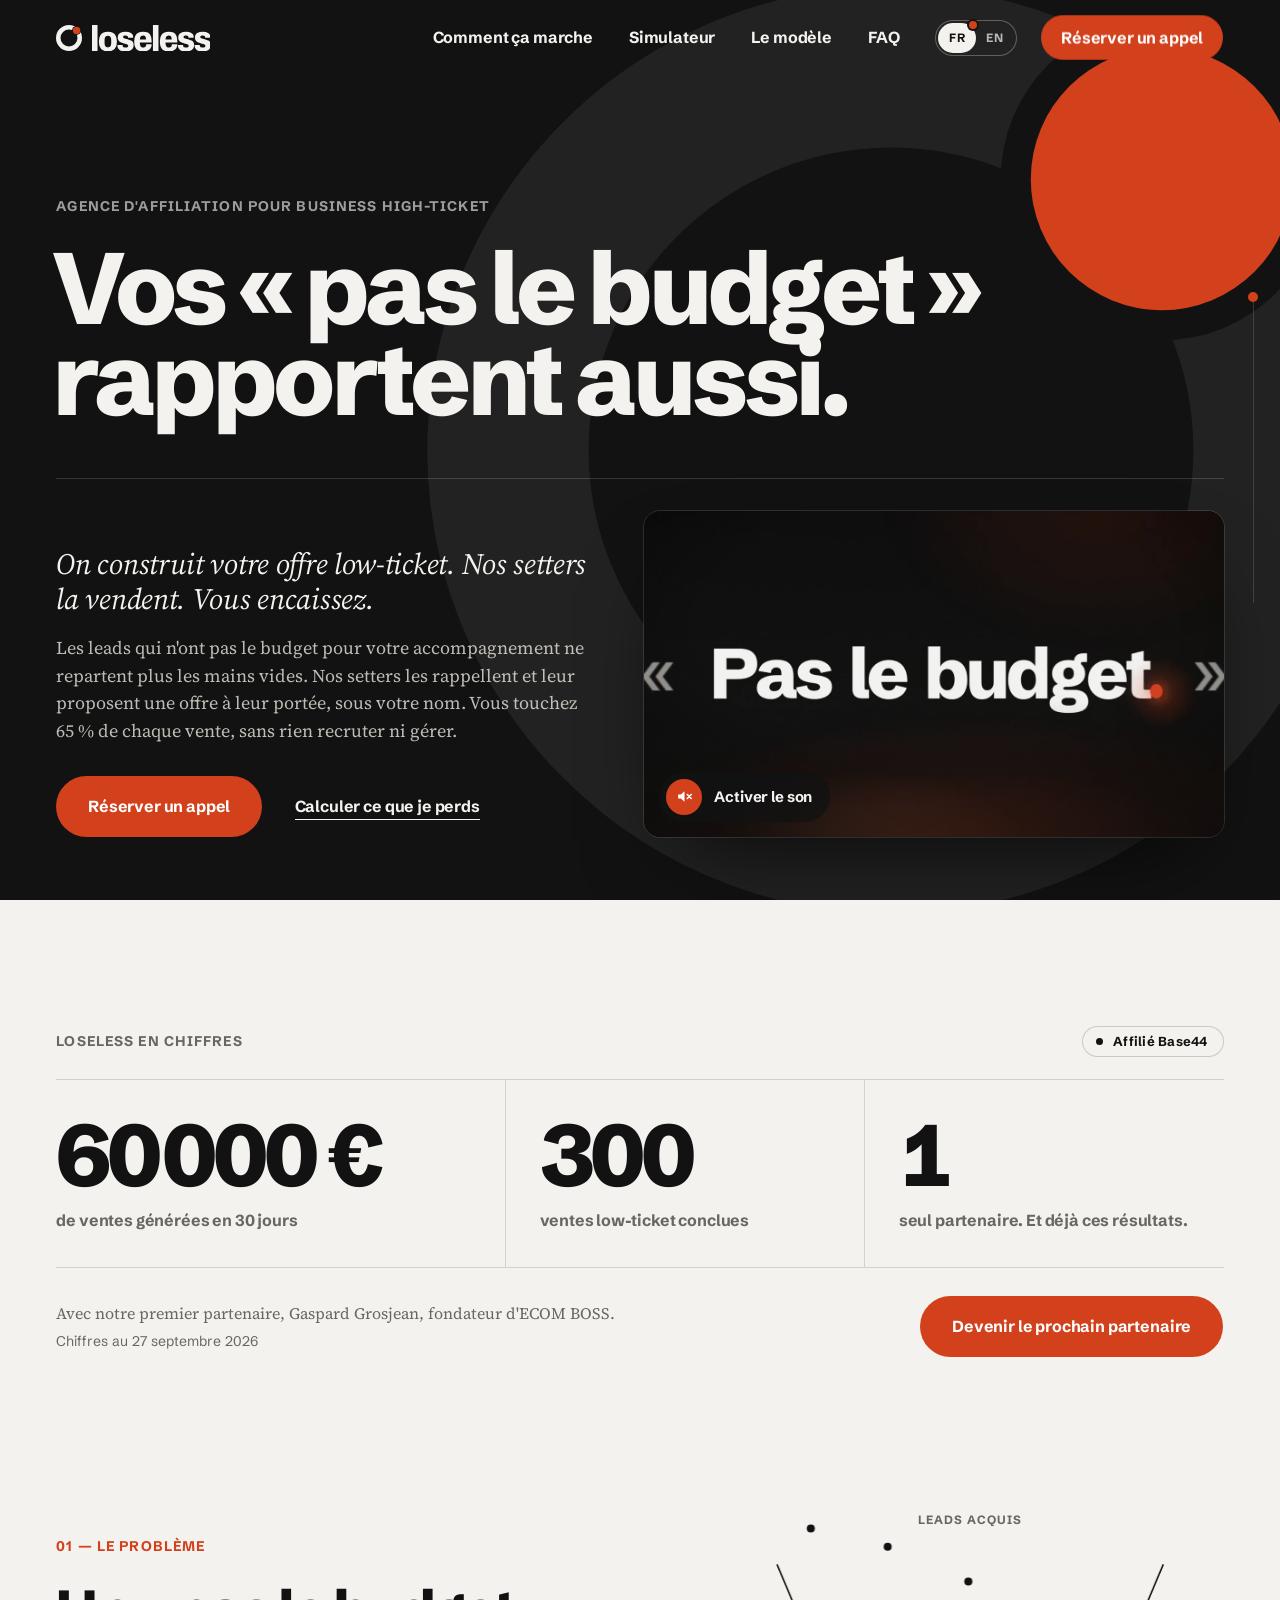
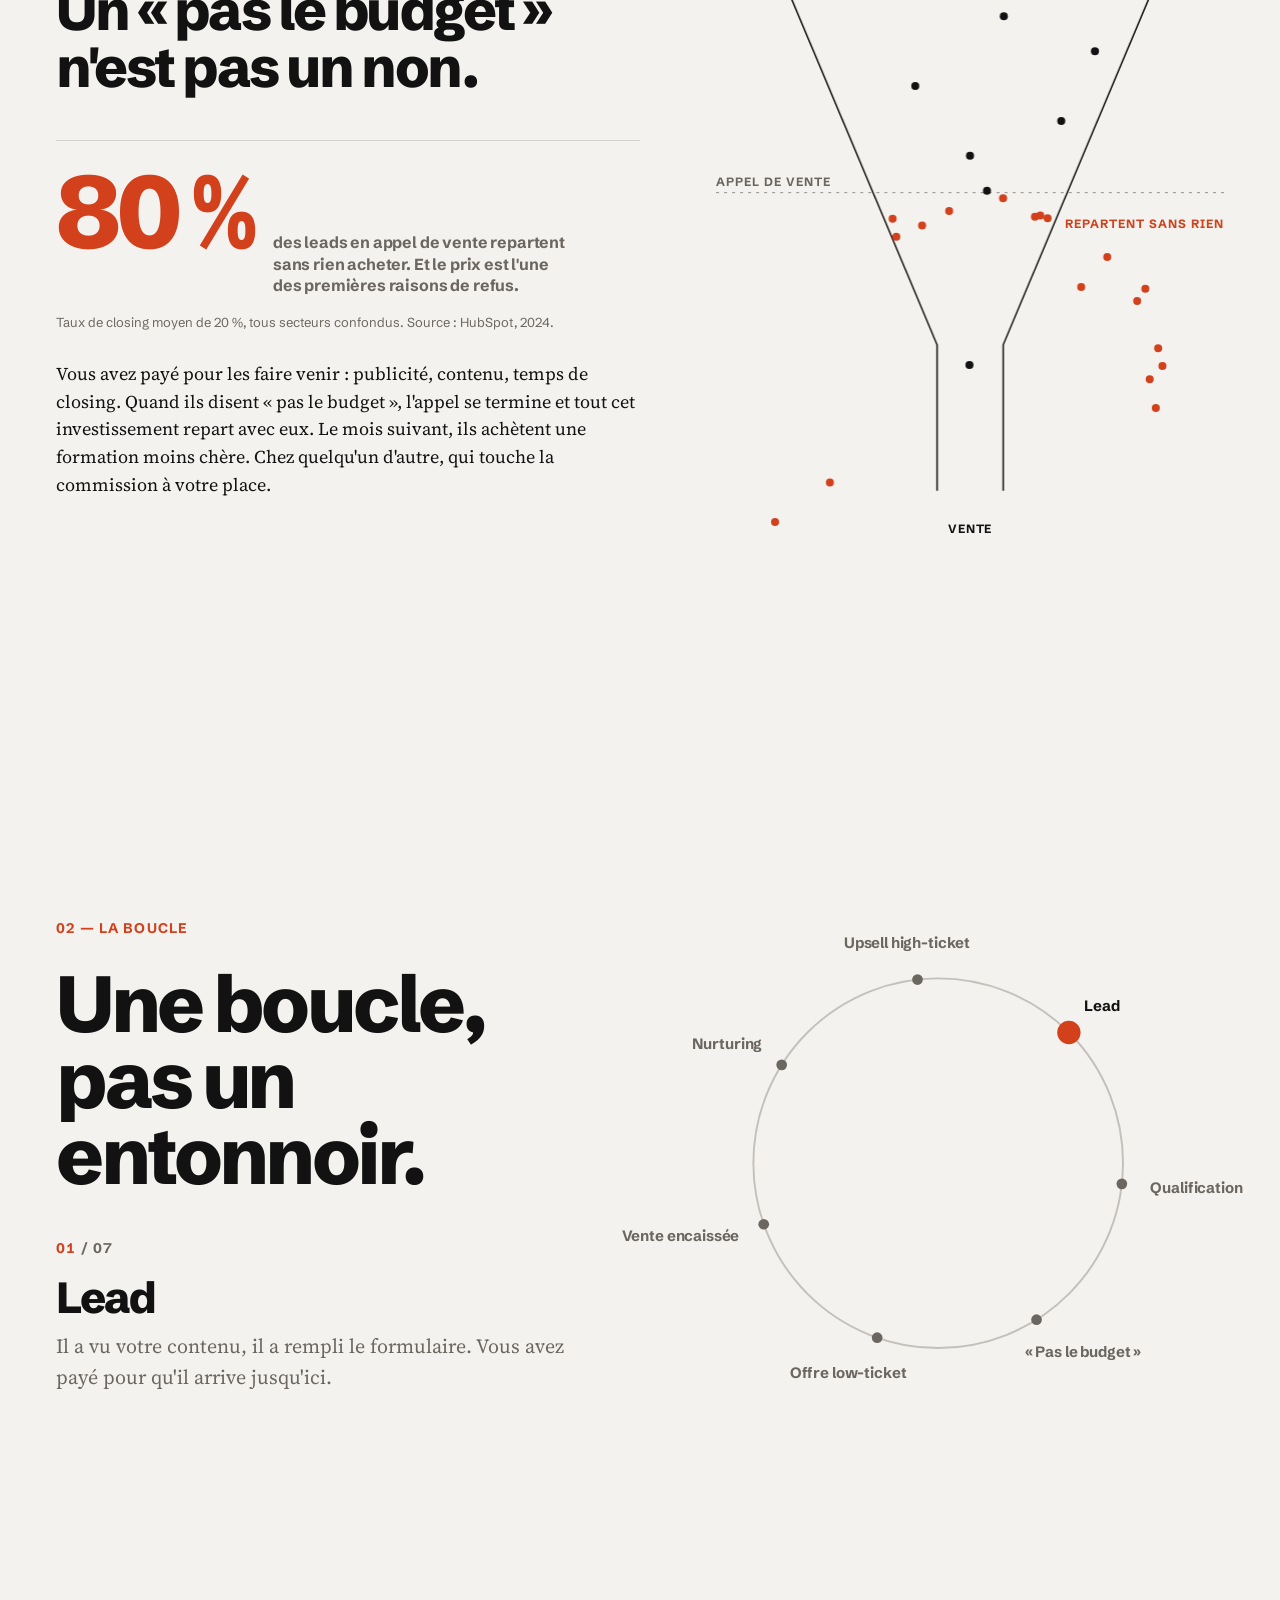
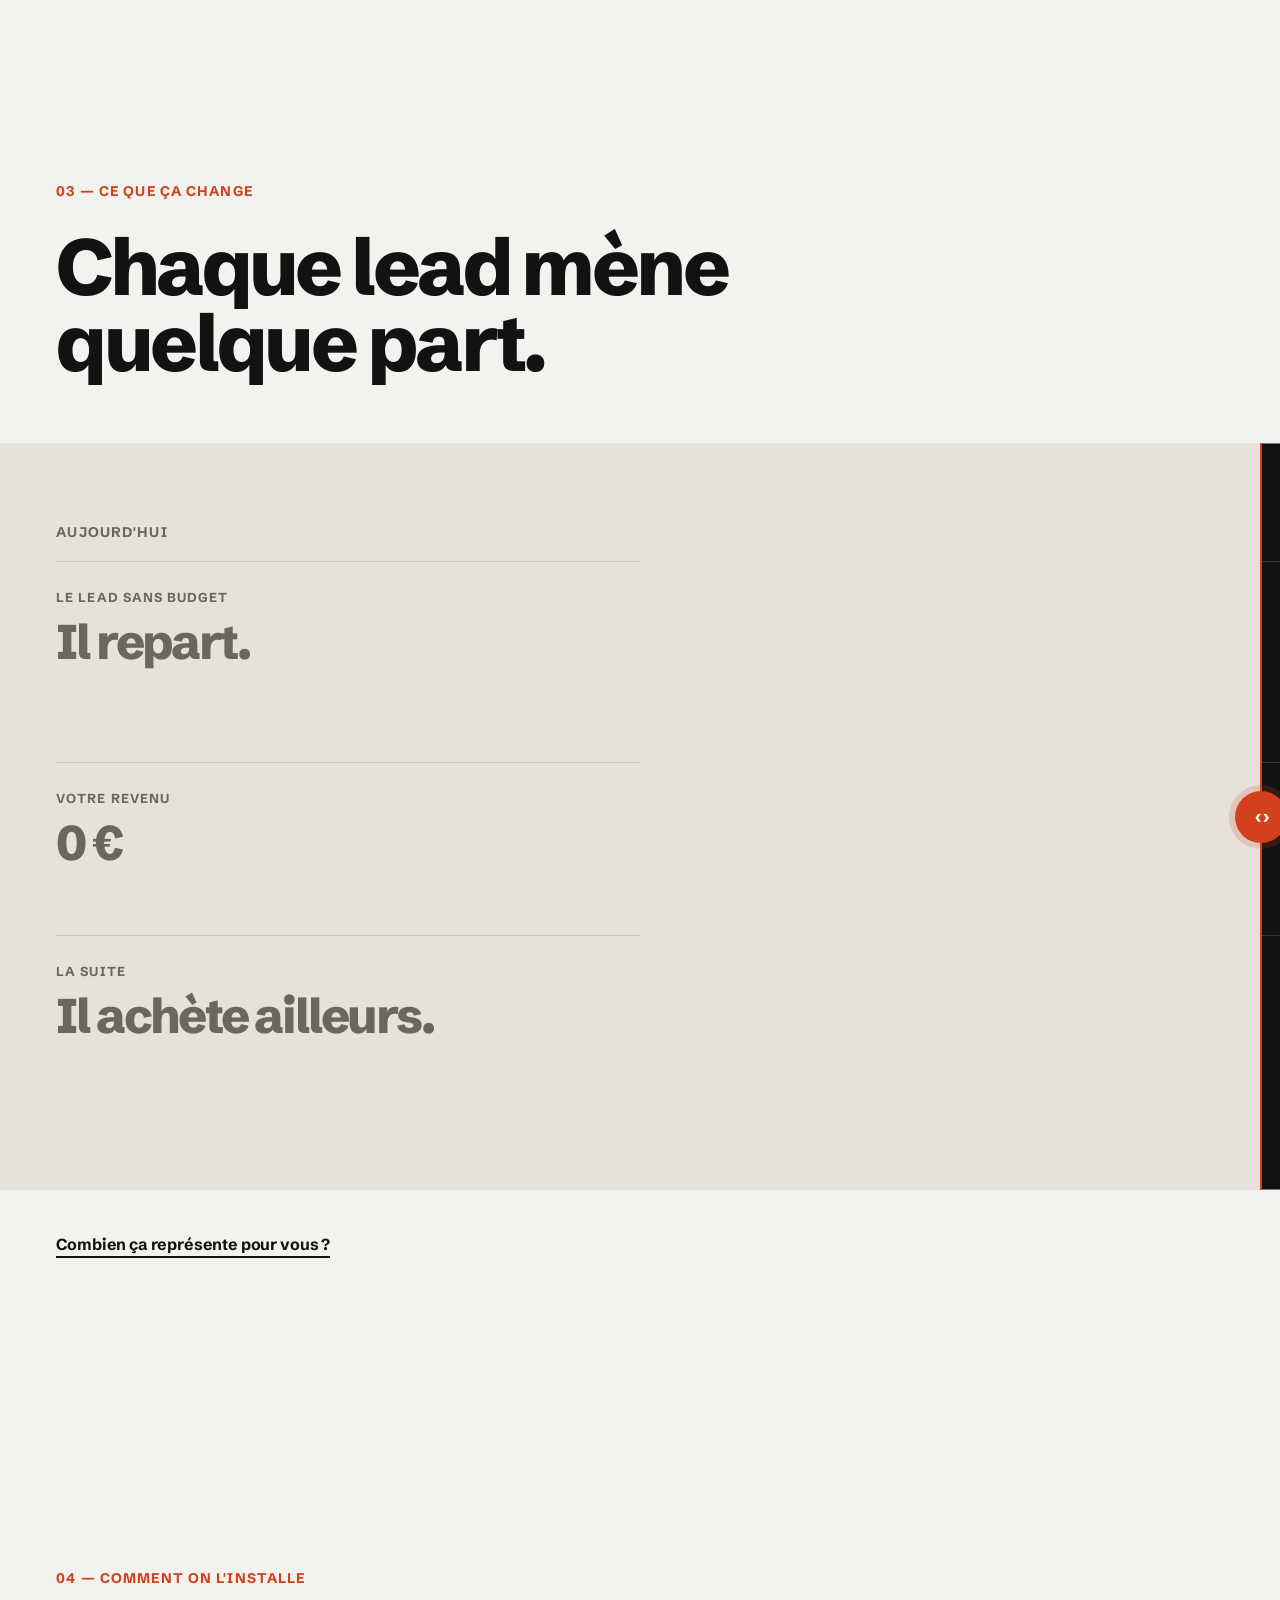
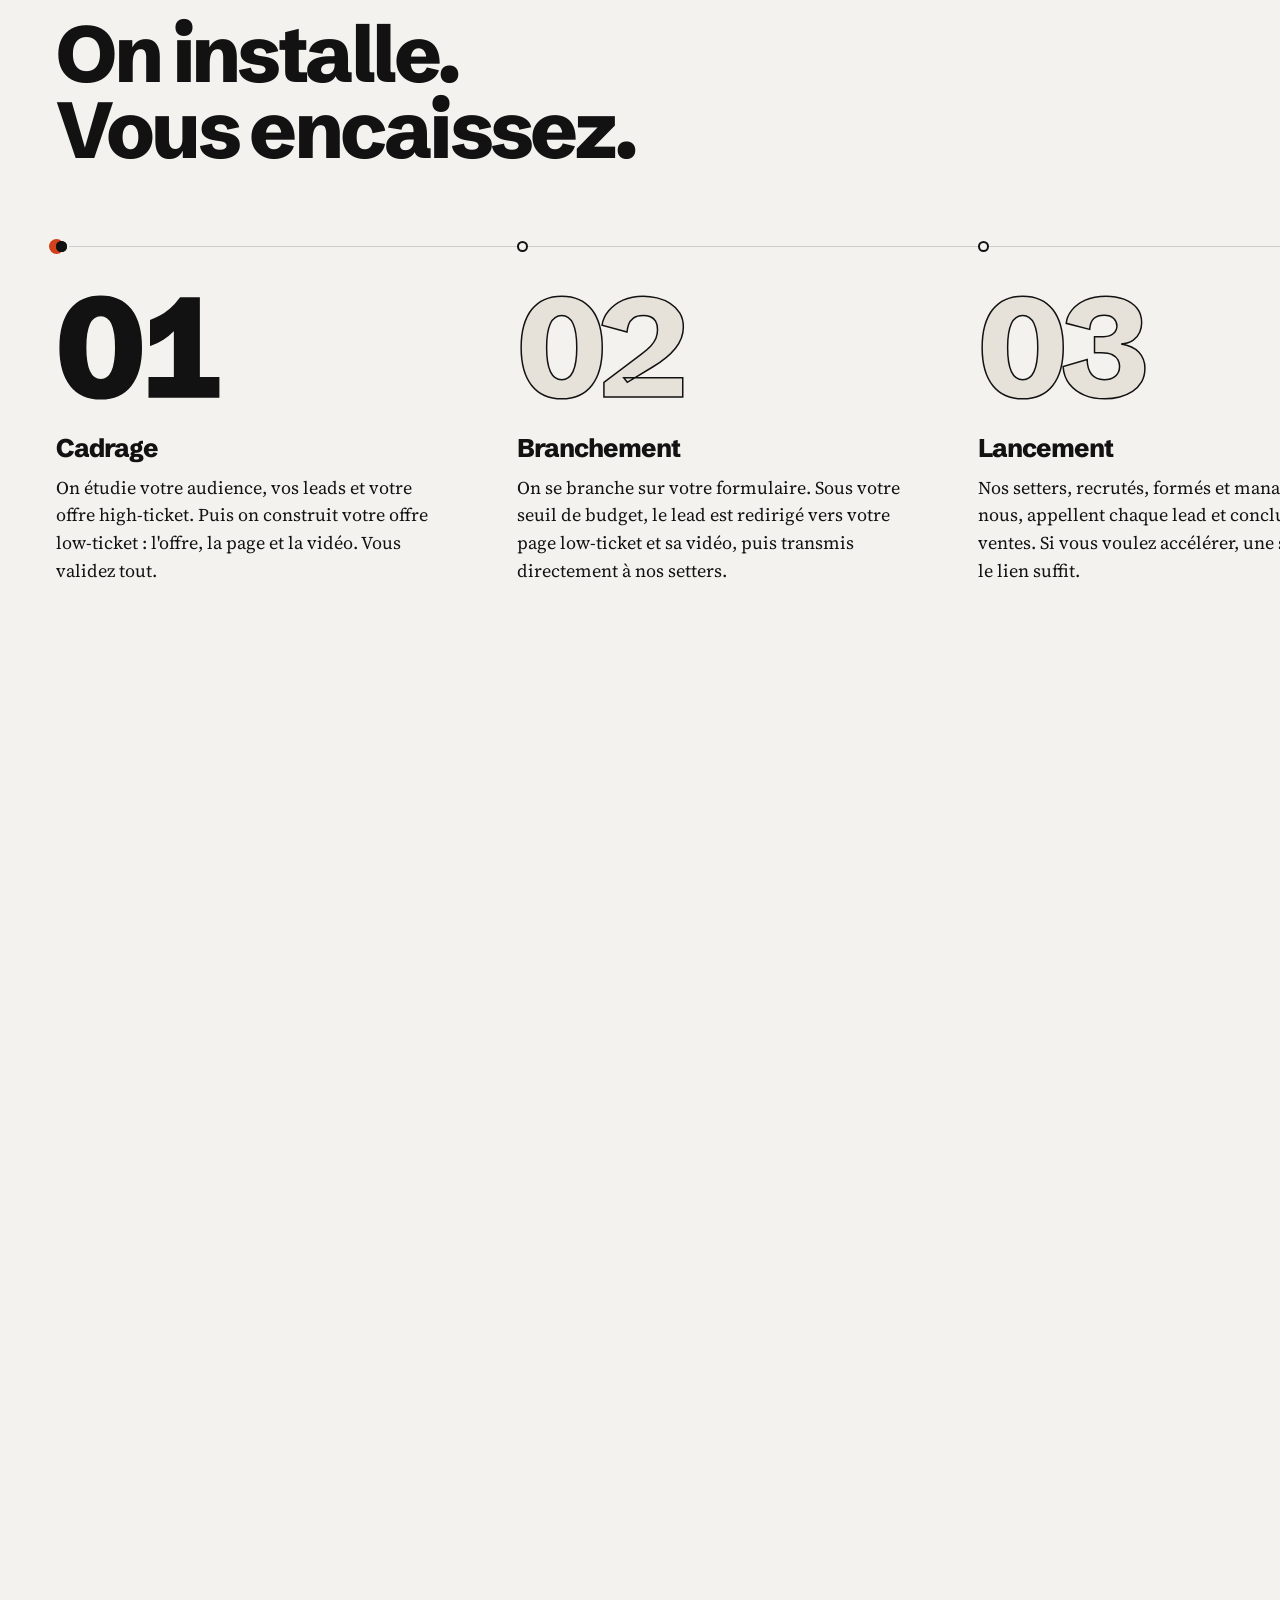
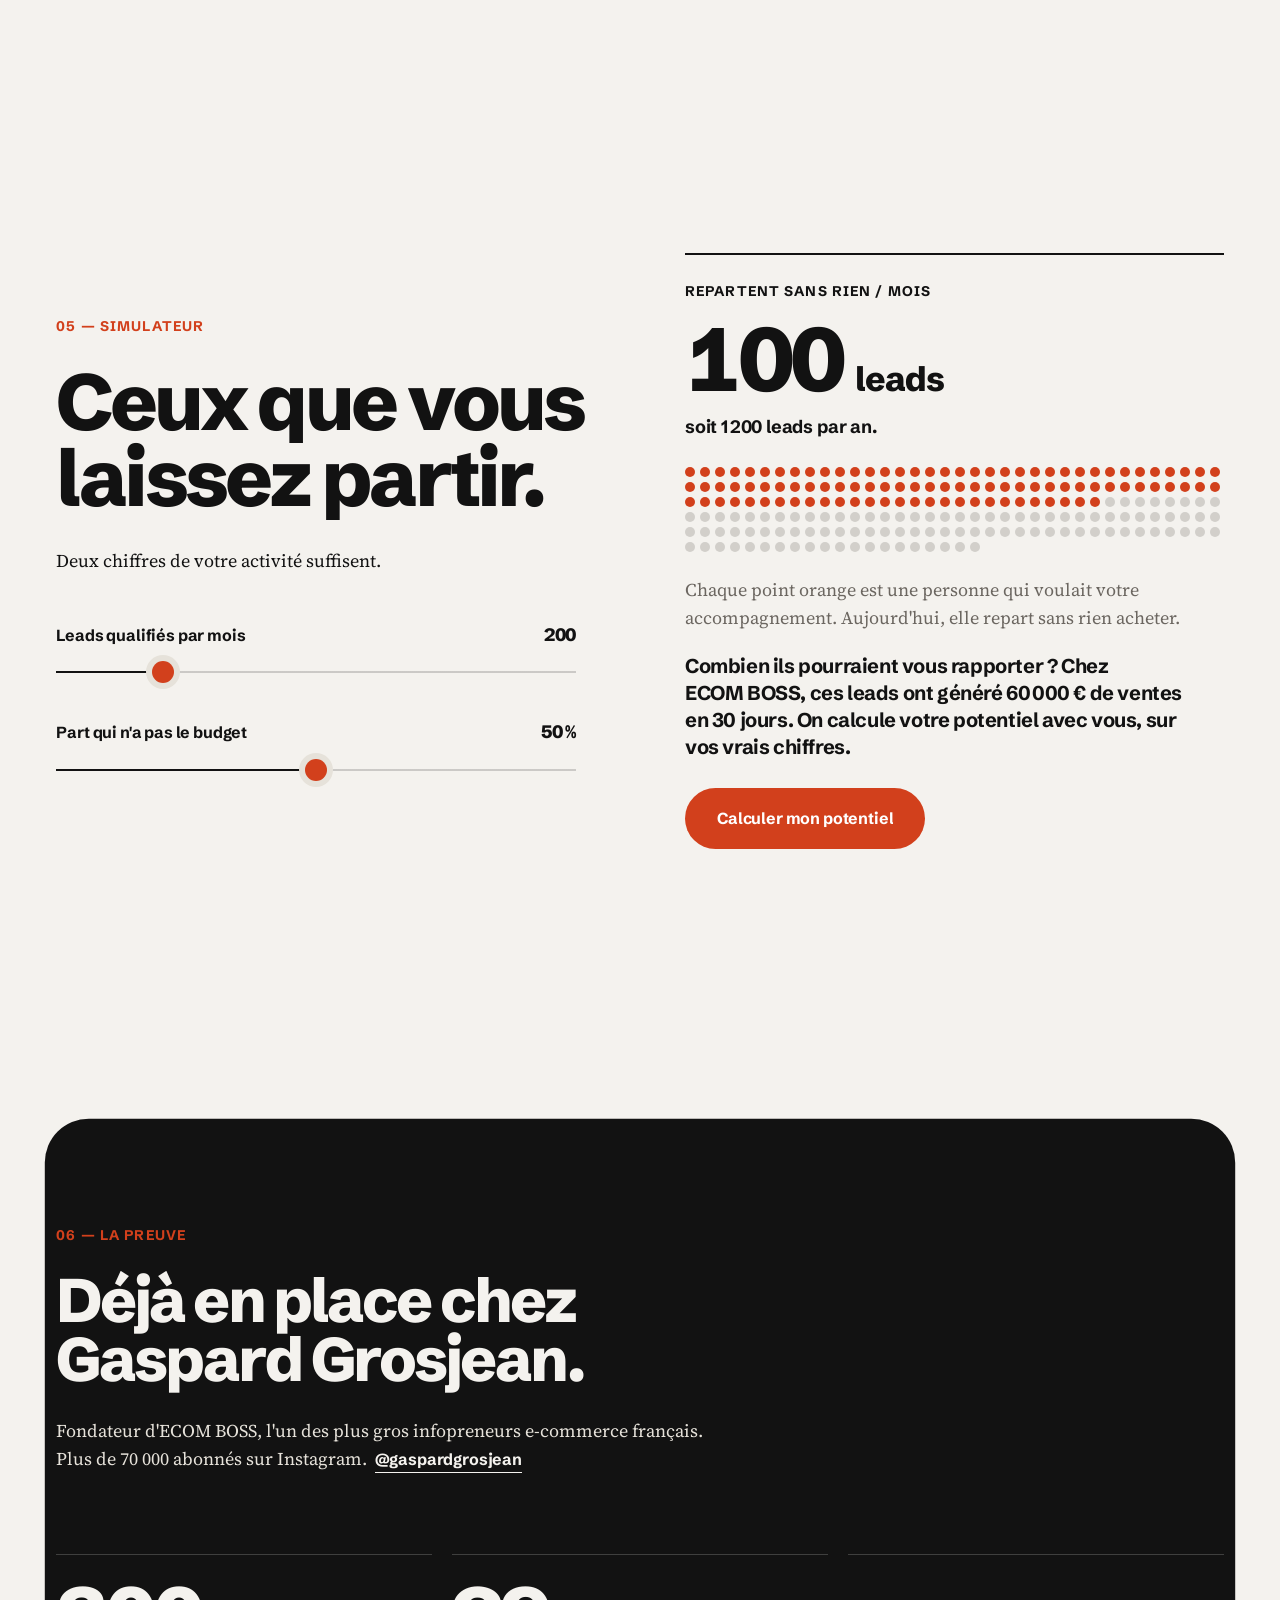
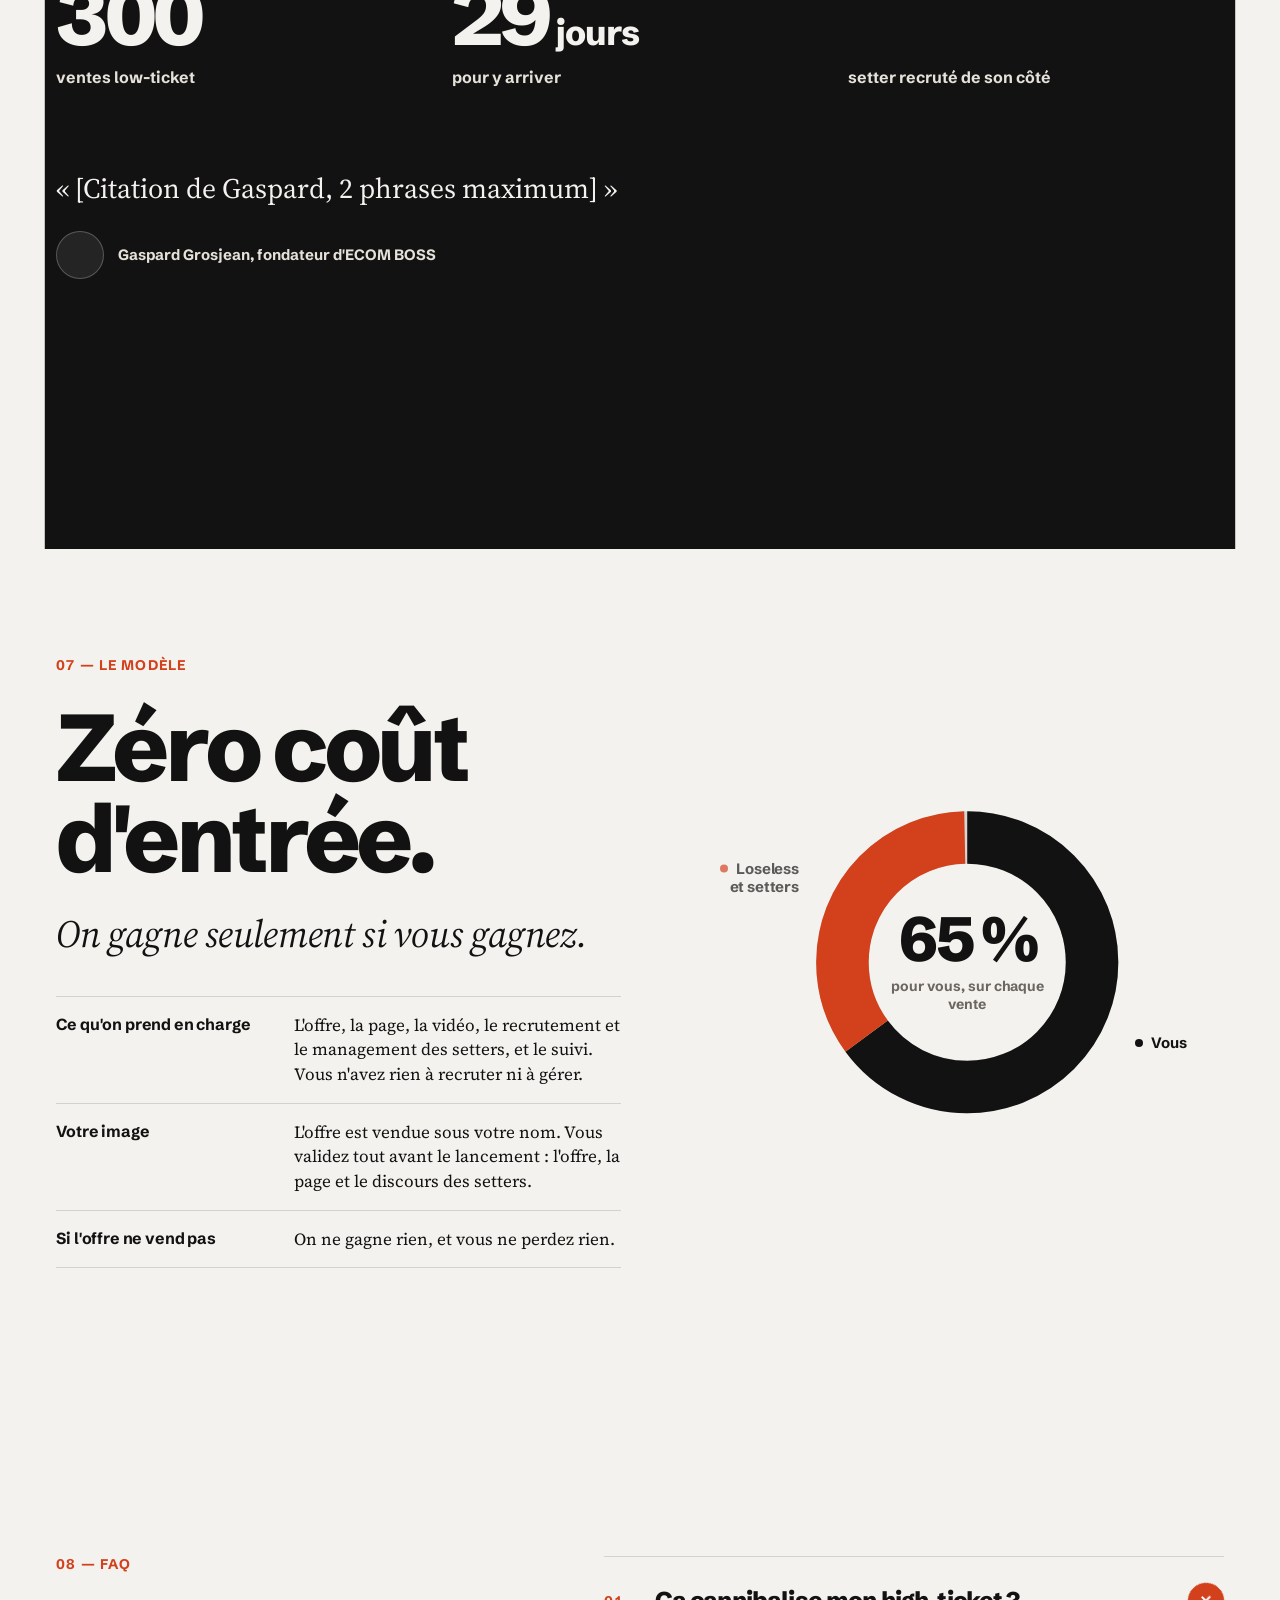
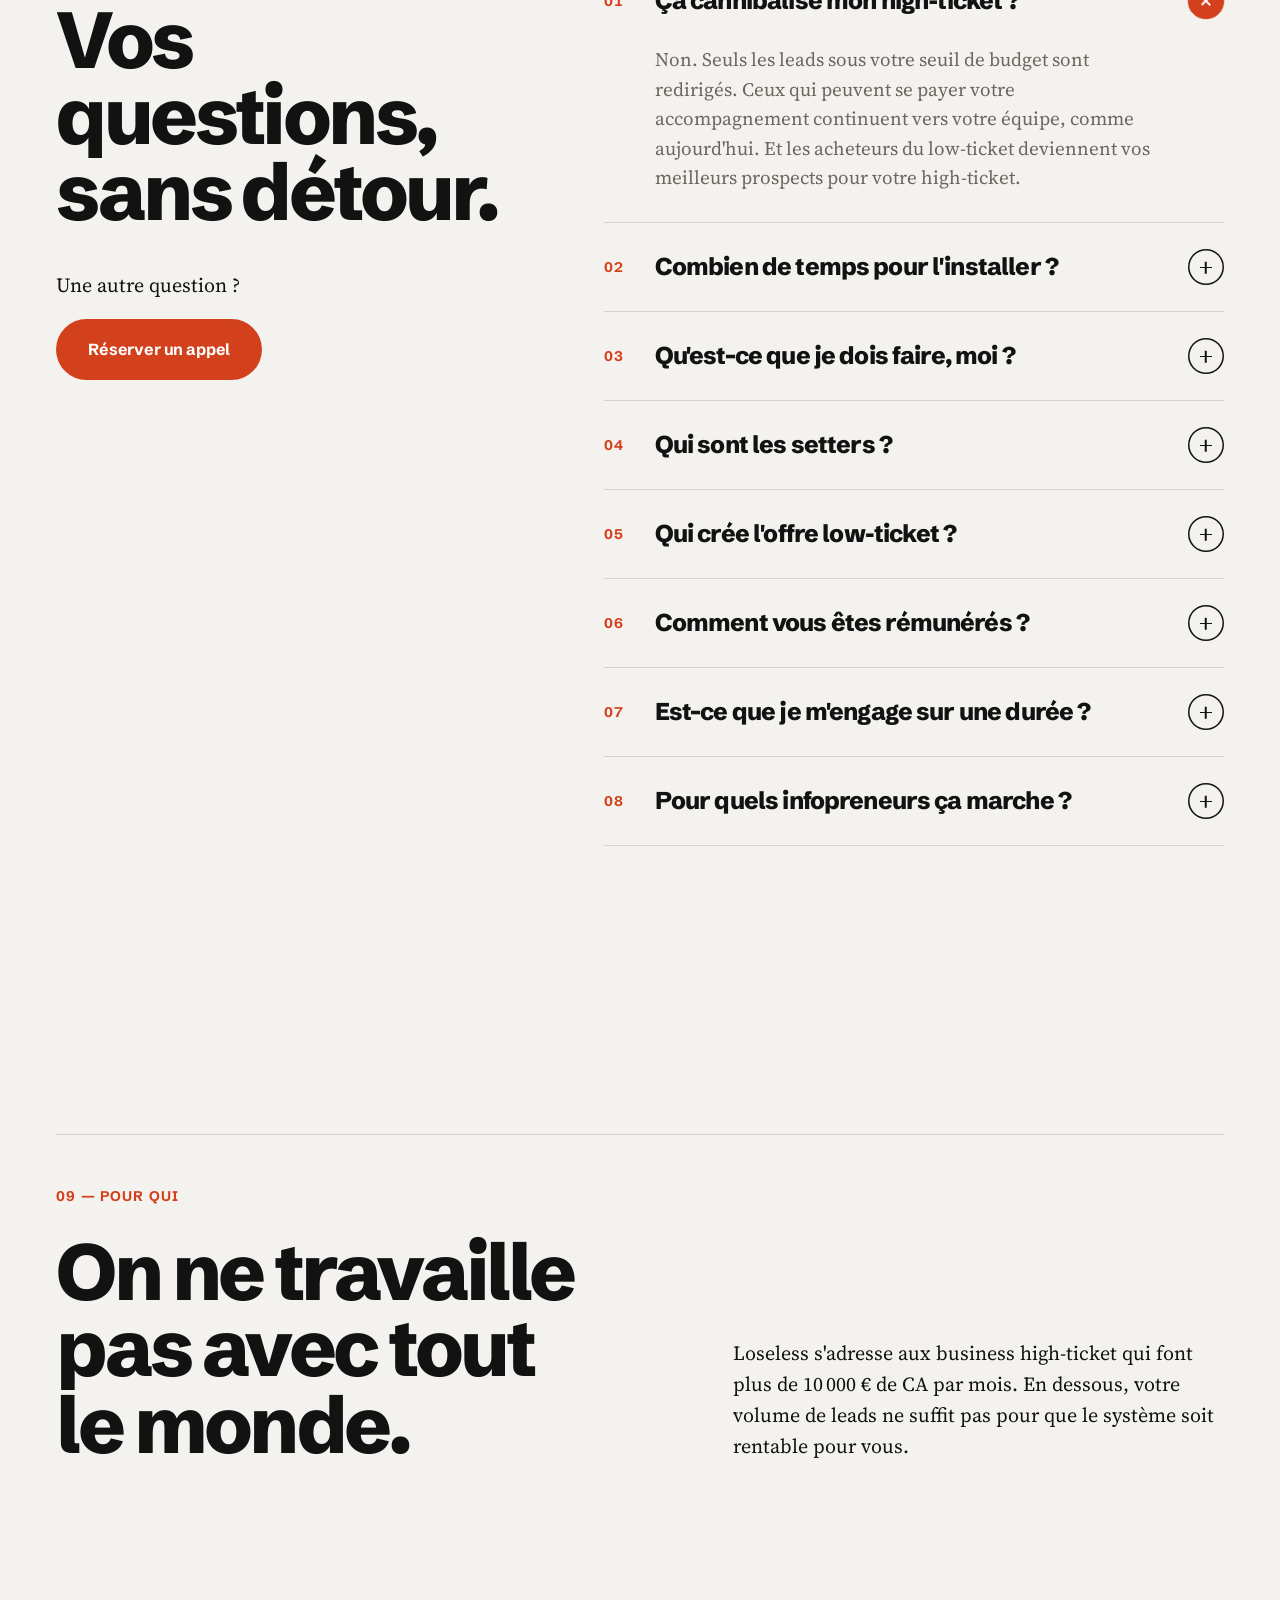
==== commit bf6d7100: "Sortie du hero plus fluide au scroll - Géométrie du cercle mesurée une fois (plus de lecture de mise" ====
--- a/index.html
+++ b/index.html
@@ -14,7 +14,7 @@
 <link rel="preconnect" href="https://fonts.googleapis.com">
 <link rel="preconnect" href="https://fonts.gstatic.com" crossorigin>
 <link rel="stylesheet" href="https://fonts.googleapis.com/css2?family=Schibsted+Grotesk:wght@400..900&family=Source+Serif+4:ital,opsz,wght@0,8..60,400..600;1,8..60,400&display=swap">
-<link rel="stylesheet" href="styles.css?v=202610062310">
+<link rel="stylesheet" href="styles.css?v=202610081530">
 <script>try{if(!matchMedia('(prefers-reduced-motion: reduce)').matches)document.documentElement.classList.add('motion')}catch(e){}</script>
 </head>
 <body>
@@ -91,8 +91,9 @@
         <g mask="url(#gap-hero)">
           <circle class="hero__stroke" cx="50" cy="50" r="38" fill="none" stroke="currentColor" stroke-width="16" pathLength="100" transform="rotate(-45 50 50)"/>
         </g>
-        <g class="hero__dot-in"><circle class="hero__dot" cx="76.87" cy="23.13" r="13" fill="#D2401C"/></g>
       </svg>
+      <!-- point sur son propre calque : il rétrécit au scroll sans redessiner l'anneau -->
+      <div class="hero__dot-wrap"><svg viewBox="0 0 100 100"><g class="hero__dot-in"><circle class="hero__dot" cx="76.87" cy="23.13" r="13" fill="#D2401C"/></g></svg></div>
     </div>
 
     <div class="wrap hero__inner">
@@ -109,7 +110,7 @@
         </div>
         <!-- Film : boucle muette dans le hero ; « Activer le son » le relance au début, avec le son -->
         <div class="hero__film">
-          <video class="hero__film-video" data-src="assets/video/film.mp4?v=202610062310" poster="assets/video/film-apercu.jpg?v=202610062310" muted loop playsinline preload="none" aria-label="Film Loseless (55 secondes)"></video>
+          <video class="hero__film-video" data-src="assets/video/film.mp4?v=202610081530" poster="assets/video/film-apercu.jpg?v=202610081530" muted loop playsinline preload="none" aria-label="Film Loseless (55 secondes)"></video>
           <span class="hero__film-bar" aria-hidden="true"></span>
           <button class="hero__film-cta" type="button" data-film-sound aria-pressed="false">
             <span class="hero__film-play" aria-hidden="true"><svg viewBox="0 0 24 24"><path d="M4 9.5h3.5L12 5.5v13l-4.5-4H4z" fill="currentColor"/><path class="i-off" d="M15.5 9.5l5 5m0-5l-5 5" stroke="currentColor" stroke-width="2" stroke-linecap="round"/><path class="i-on" d="M15.5 9a4.2 4.2 0 0 1 0 6M18 6.5a7.8 7.8 0 0 1 0 11" fill="none" stroke="currentColor" stroke-width="2" stroke-linecap="round"/></svg></span>
@@ -598,6 +599,6 @@
 <script src="vendor/SplitText.min.js" defer></script>
 <script src="vendor/CustomEase.min.js" defer></script>
 <script src="vendor/lenis.min.js" defer></script>
-<script src="main.js?v=202610062310" defer></script>
+<script src="main.js?v=202610081530" defer></script>
 </body>
 </html>
--- a/styles.css
+++ b/styles.css
@@ -295,6 +295,8 @@
 }
 .site-header.is-scrolled { color: var(--encre); }
 .site-header.is-scrolled::before { opacity: 1; }
+/* pendant le retrait du hero : fond presque opaque, sans flou (le flou serait recalculé à chaque image) */
+html.hero-leaving .site-header::before { -webkit-backdrop-filter: none; backdrop-filter: none; background: rgba(244, 242, 238, .97); }
 .site-header.is-hidden { transform: translateY(-101%); }
 /* header sombre (étape formulaire de la page de réservation) */
 .site-header.is-dark { color: var(--papier); --lang-on: var(--encre); }
@@ -395,9 +397,12 @@
   will-change: transform;
 }
 .hero__ring svg { width: 100%; height: 100%; overflow: visible; }
+.hero__dot-wrap { position: absolute; inset: 0; transform-origin: 76.87% 23.13%; will-change: transform; }
 
 .hero__inner {
   position: relative;
+  /* calque à part : le découpage en cercle du hero ne redessine pas le texte */
+  will-change: transform, opacity;
   min-height: 100vh;
   min-height: 100svh;
   display: flex;
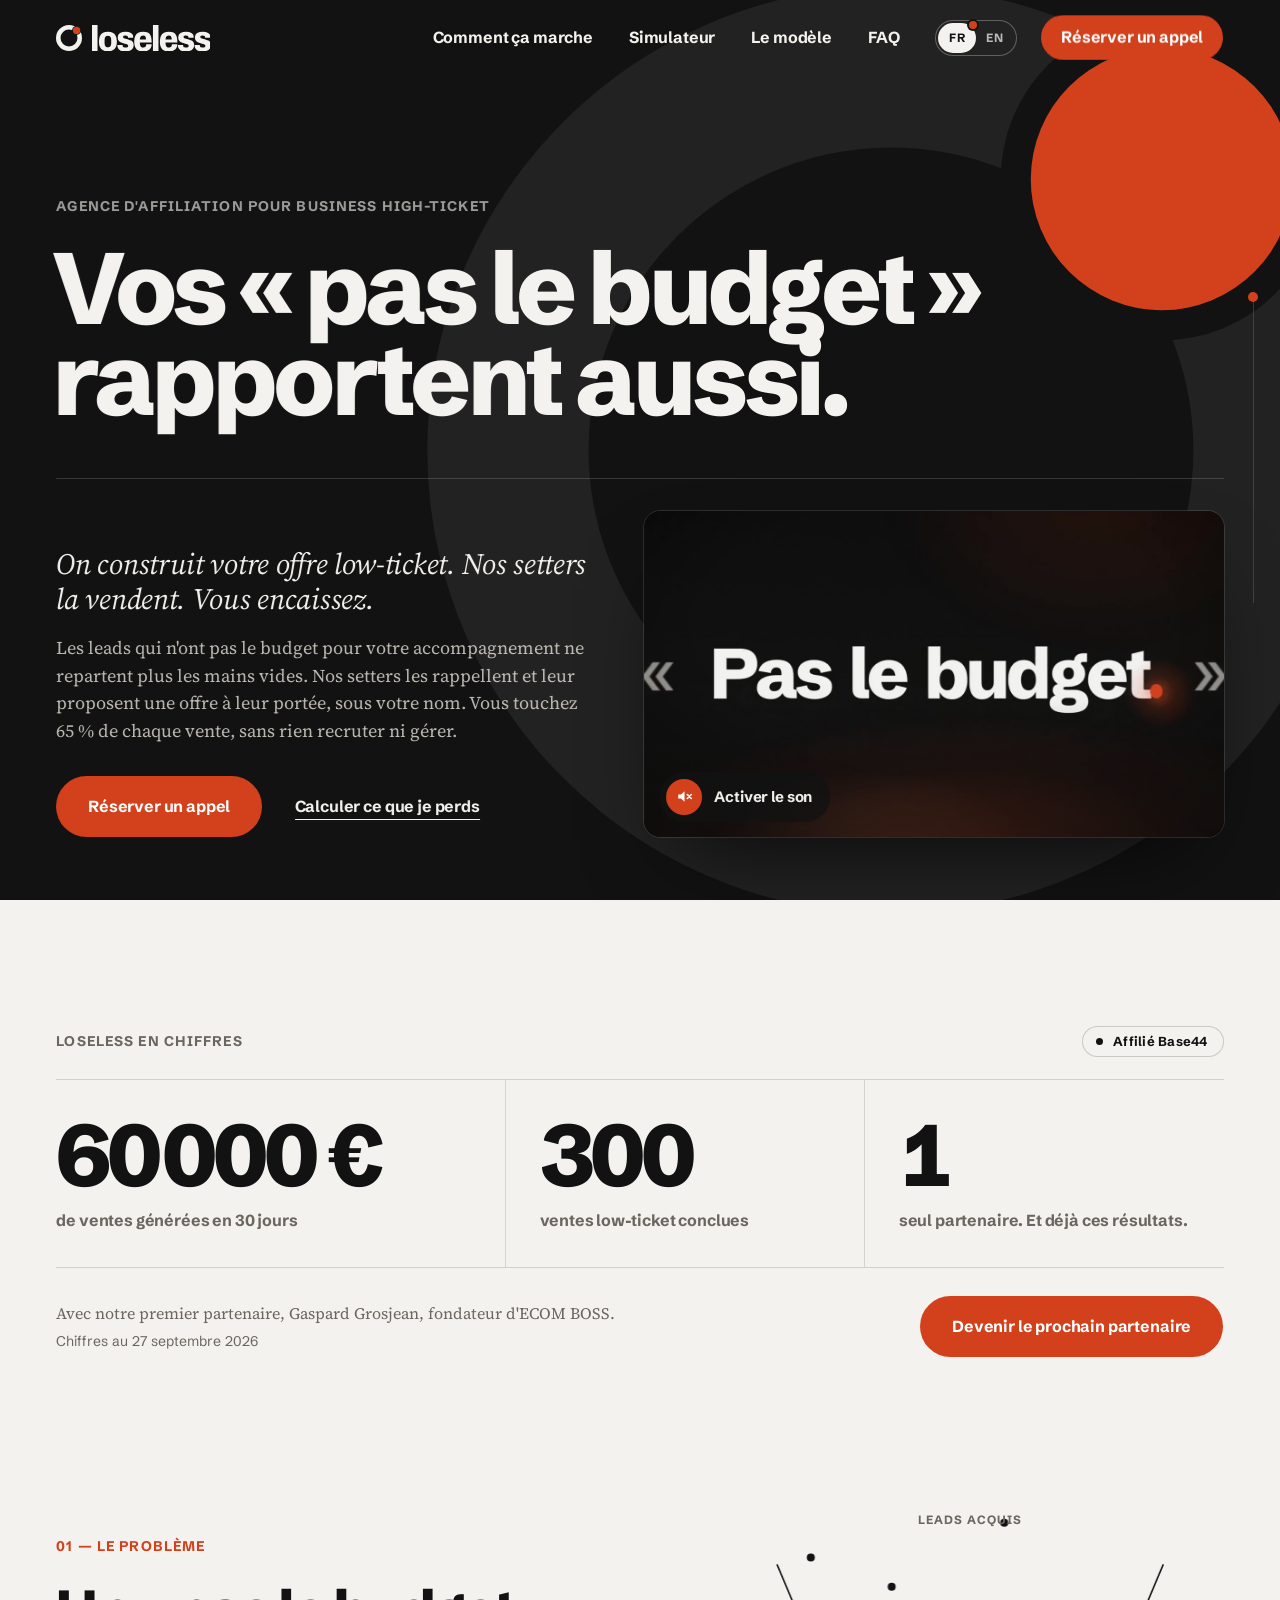
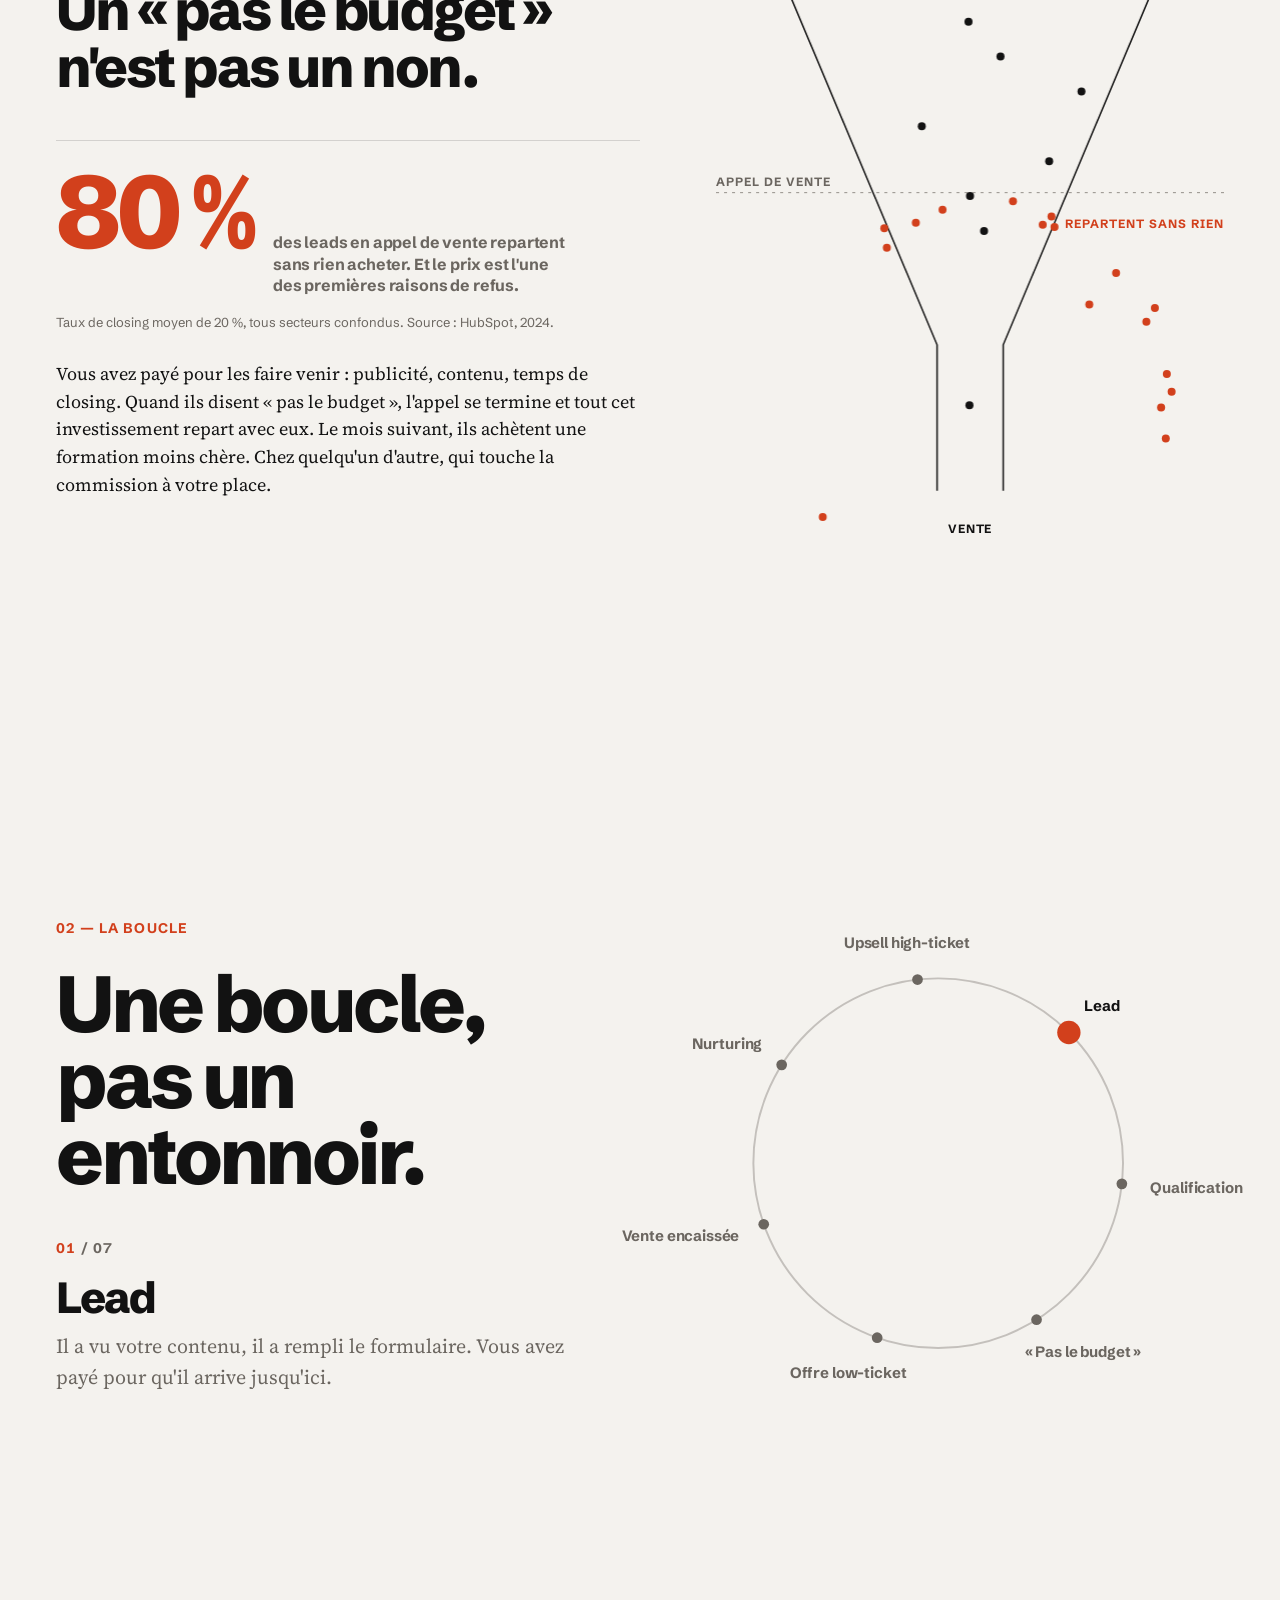
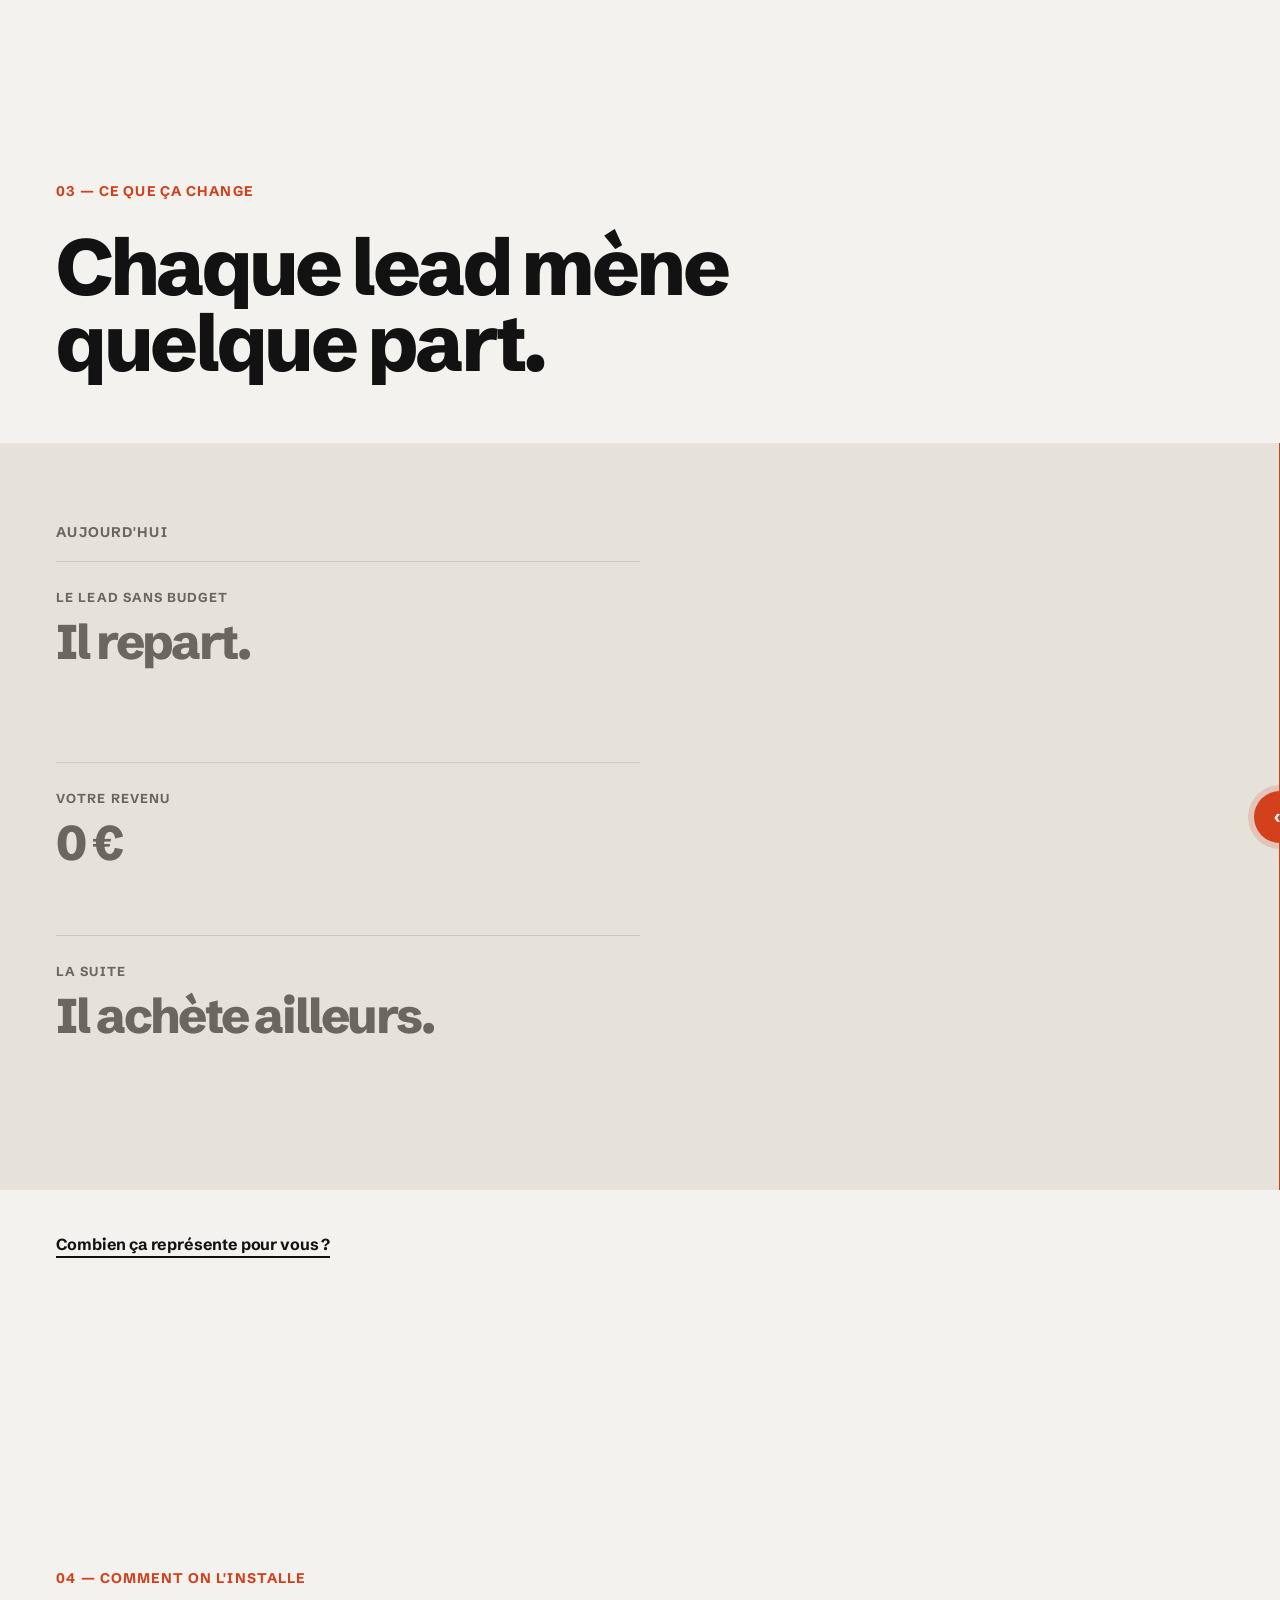
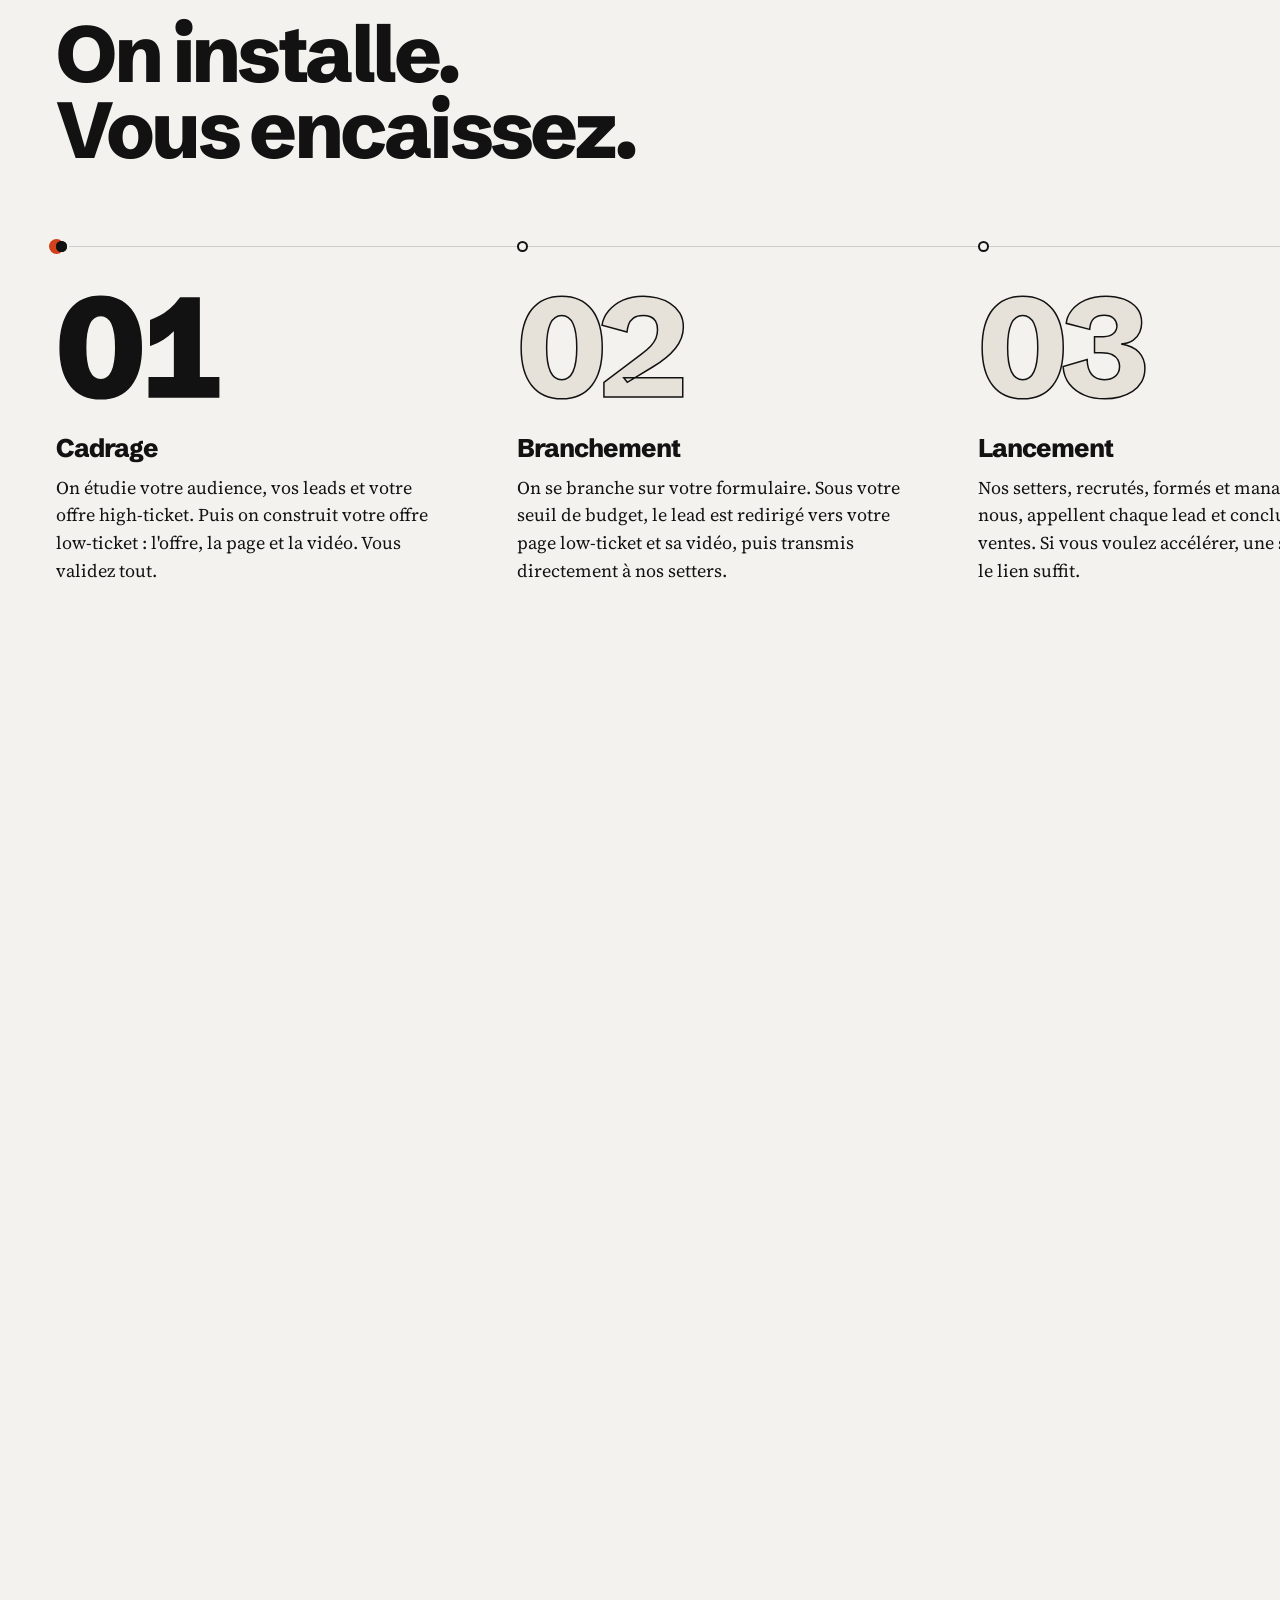
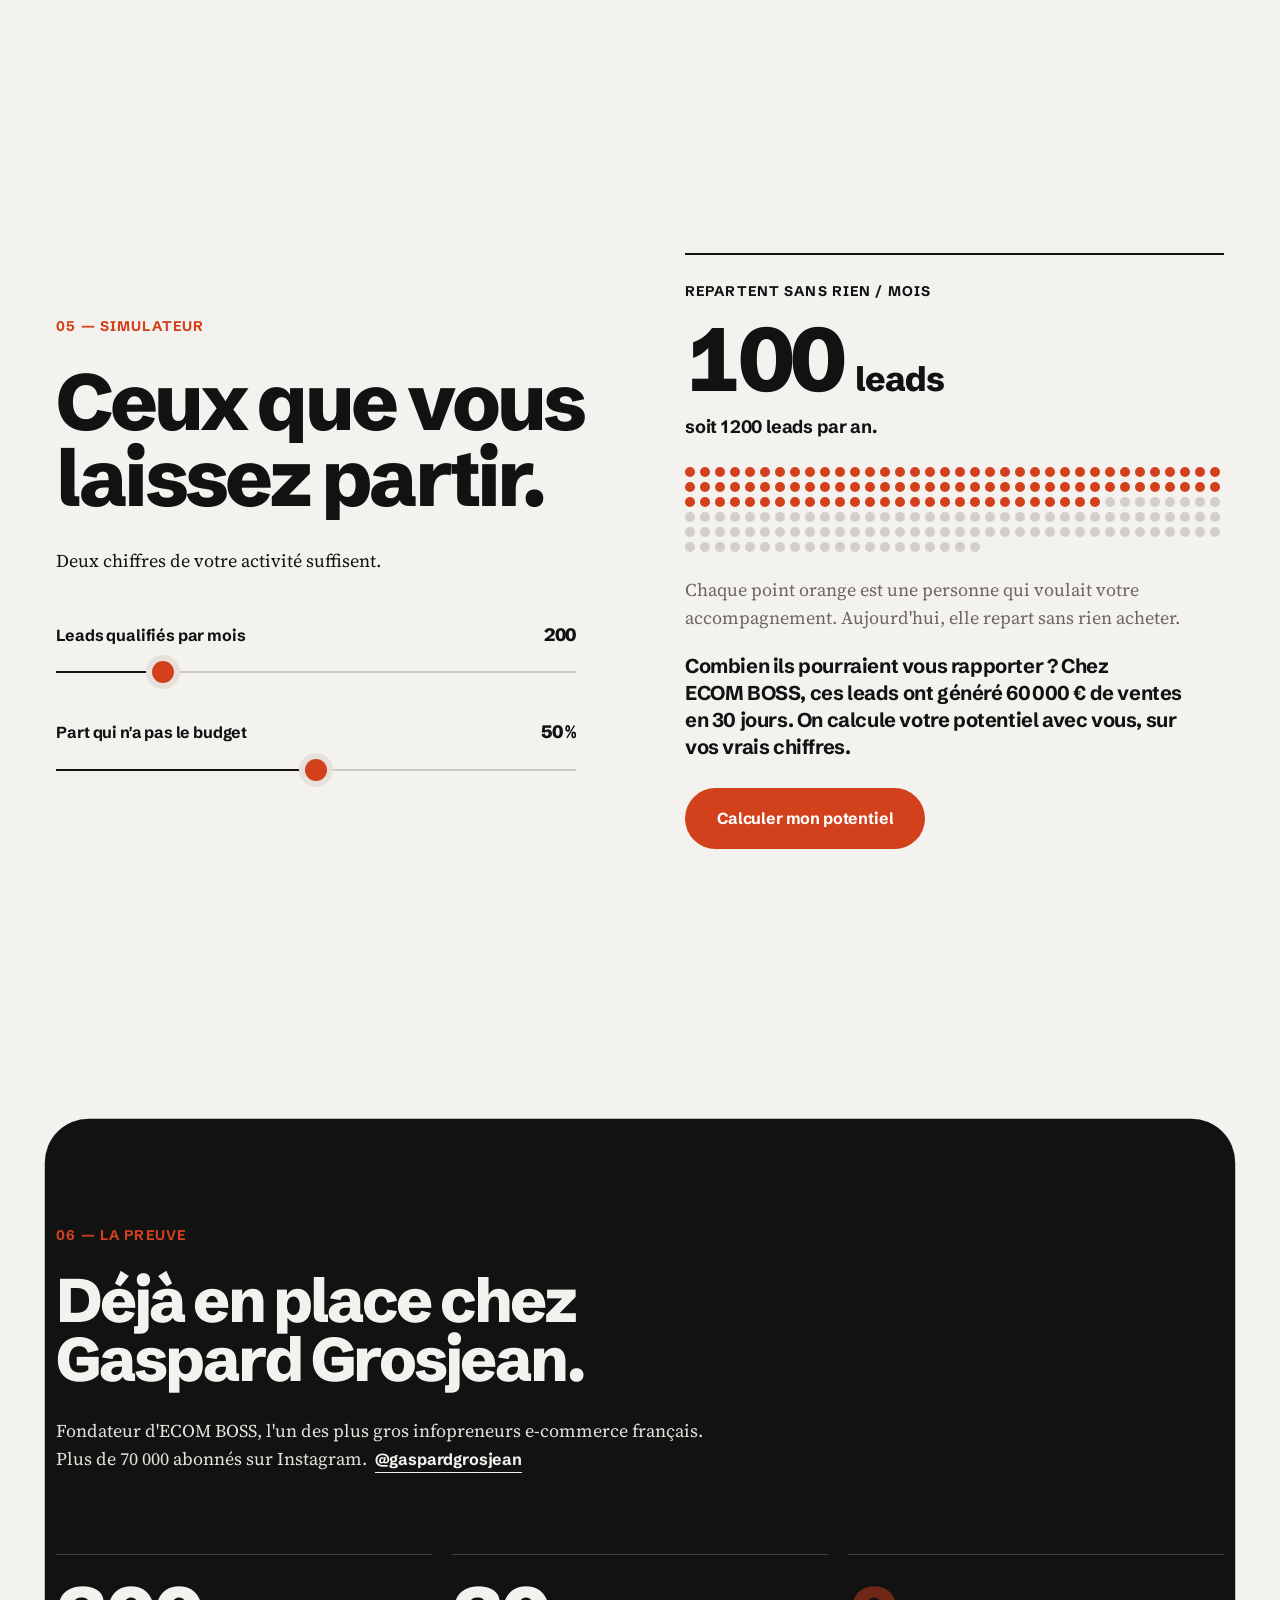
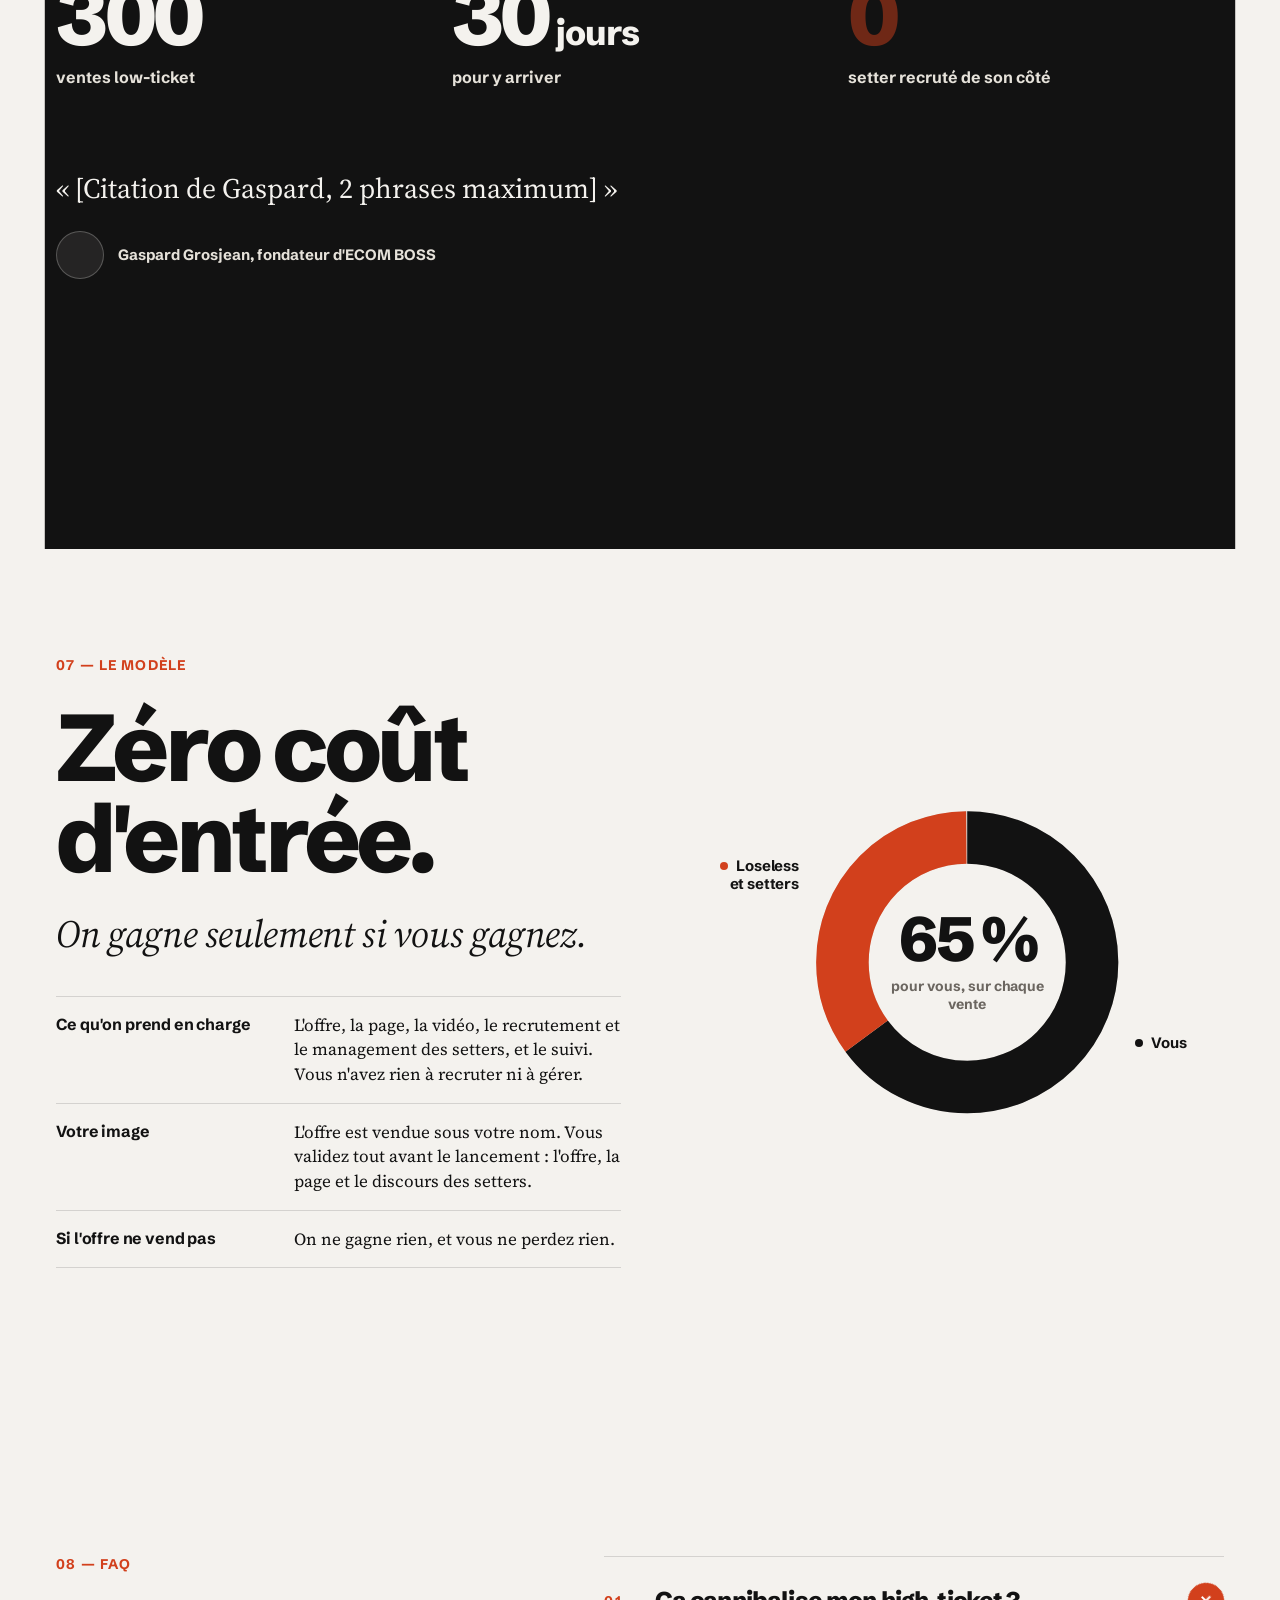
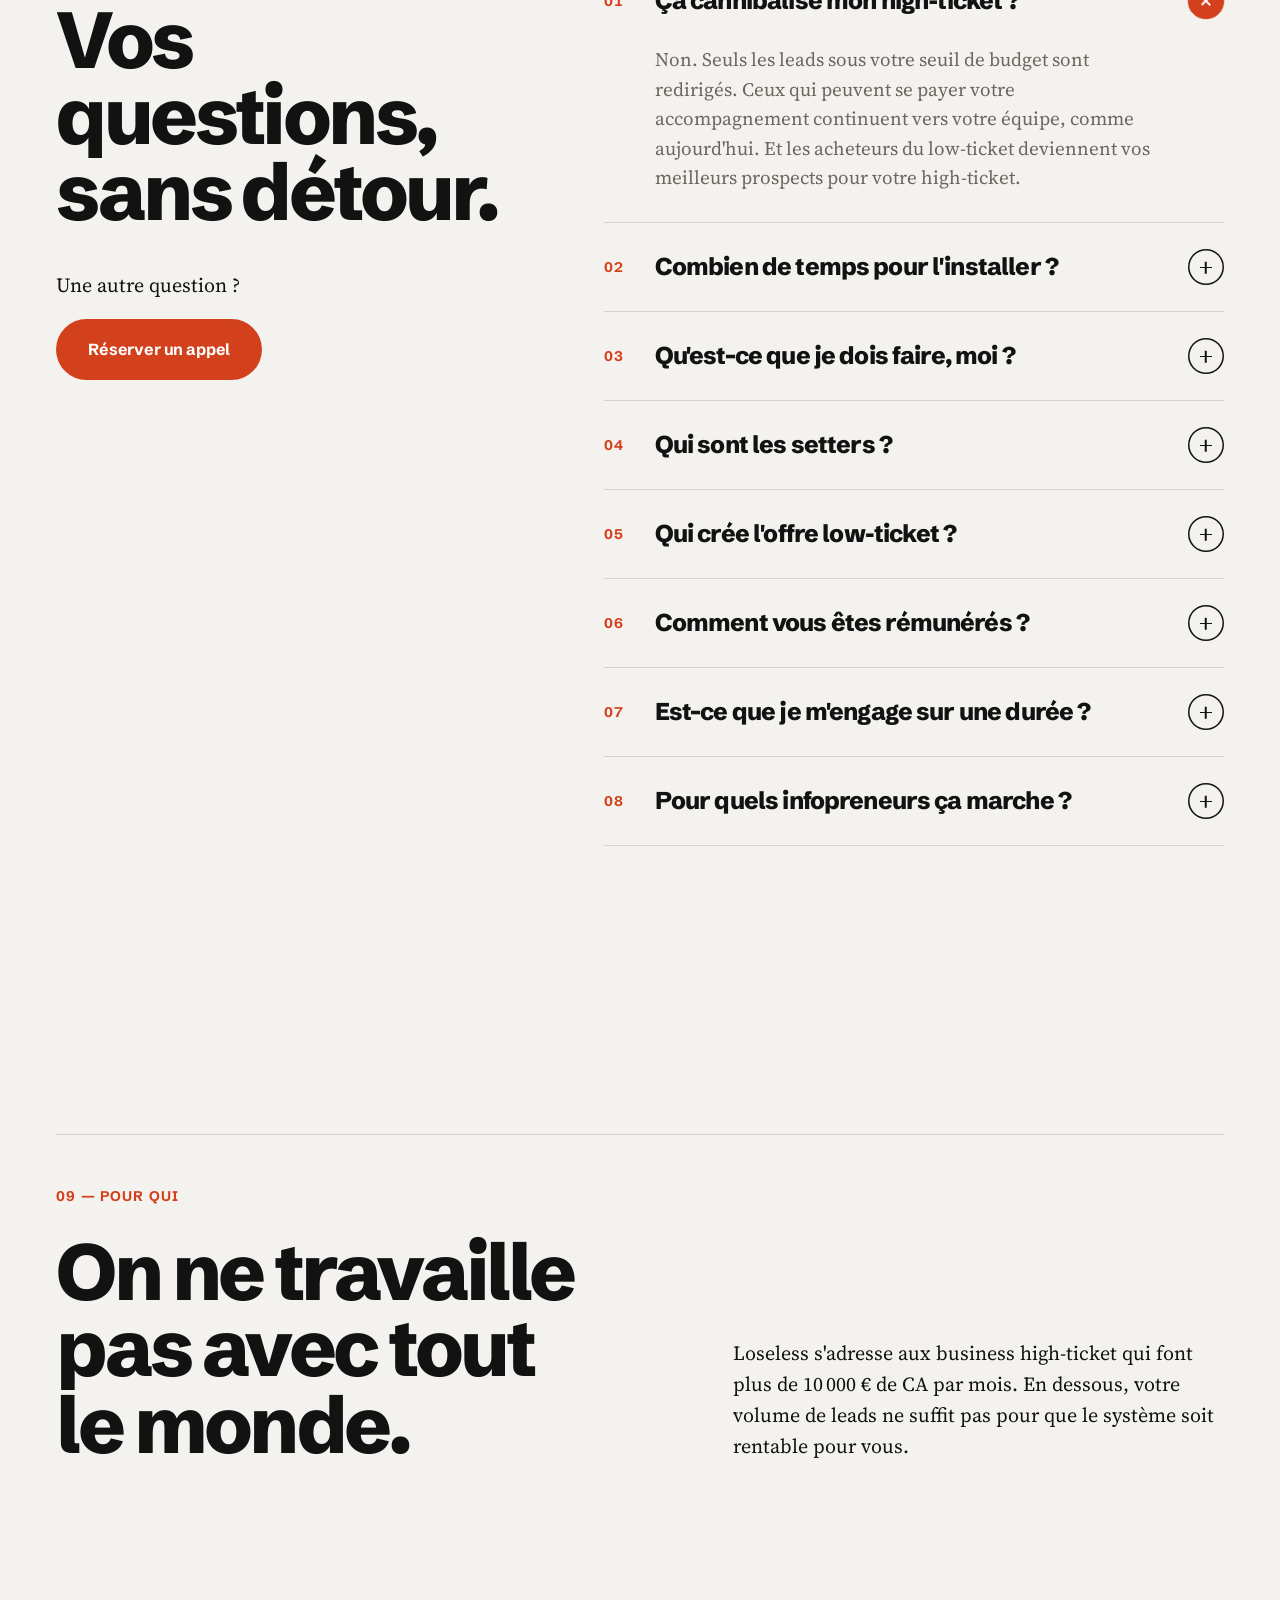
==== commit 33ad4f10: "Sortie du hero en disque composité (plus de clip-path) Le clip-path redessinait tout l'écran à chaqu" ====
--- a/index.html
+++ b/index.html
@@ -14,7 +14,7 @@
 <link rel="preconnect" href="https://fonts.googleapis.com">
 <link rel="preconnect" href="https://fonts.gstatic.com" crossorigin>
 <link rel="stylesheet" href="https://fonts.googleapis.com/css2?family=Schibsted+Grotesk:wght@400..900&family=Source+Serif+4:ital,opsz,wght@0,8..60,400..600;1,8..60,400&display=swap">
-<link rel="stylesheet" href="styles.css?v=202610081530">
+<link rel="stylesheet" href="styles.css?v=202610081800">
 <script>try{if(!matchMedia('(prefers-reduced-motion: reduce)').matches)document.documentElement.classList.add('motion')}catch(e){}</script>
 </head>
 <body>
@@ -80,6 +80,9 @@
 
   <!-- HERO -->
   <section class="hero" id="top">
+    <!-- Retrait en cercle : disque (.hero__clip) rétréci par transform, scène (.hero__stage) qui annule l'échelle -->
+    <div class="hero__clip"><div class="hero__stage">
+
     <div class="hero__ring" aria-hidden="true">
       <svg viewBox="0 0 100 100">
         <defs>
@@ -110,7 +113,7 @@
         </div>
         <!-- Film : boucle muette dans le hero ; « Activer le son » le relance au début, avec le son -->
         <div class="hero__film">
-          <video class="hero__film-video" data-src="assets/video/film.mp4?v=202610081530" poster="assets/video/film-apercu.jpg?v=202610081530" muted loop playsinline preload="none" aria-label="Film Loseless (55 secondes)"></video>
+          <video class="hero__film-video" data-src="assets/video/film.mp4?v=202610081800" poster="assets/video/film-apercu.jpg?v=202610081800" muted loop playsinline preload="none" aria-label="Film Loseless (55 secondes)"></video>
           <span class="hero__film-bar" aria-hidden="true"></span>
           <button class="hero__film-cta" type="button" data-film-sound aria-pressed="false">
             <span class="hero__film-play" aria-hidden="true"><svg viewBox="0 0 24 24"><path d="M4 9.5h3.5L12 5.5v13l-4.5-4H4z" fill="currentColor"/><path class="i-off" d="M15.5 9.5l5 5m0-5l-5 5" stroke="currentColor" stroke-width="2" stroke-linecap="round"/><path class="i-on" d="M15.5 9a4.2 4.2 0 0 1 0 6M18 6.5a7.8 7.8 0 0 1 0 11" fill="none" stroke="currentColor" stroke-width="2" stroke-linecap="round"/></svg></span>
@@ -119,6 +122,7 @@
         </div>
       </div>
     </div>
+    </div></div>
   </section>
 
   <!-- CHIFFRES — bandeau de preuve juste après le hero -->
@@ -599,6 +603,6 @@
 <script src="vendor/SplitText.min.js" defer></script>
 <script src="vendor/CustomEase.min.js" defer></script>
 <script src="vendor/lenis.min.js" defer></script>
-<script src="main.js?v=202610081530" defer></script>
+<script src="main.js?v=202610081800" defer></script>
 </body>
 </html>
--- a/styles.css
+++ b/styles.css
@@ -387,6 +387,29 @@
   min-height: 100svh;
   overflow: hidden;
 }
+/* Retrait en cercle (main.js, heroScroll). Pendant le retrait seulement, .hero__clip devient un disque
+   centré sur le point vermillon, rétréci par transform, et .hero__stage applique l'échelle inverse pour que
+   le contenu reste immobile. Tout passe par la carte graphique : rien n'est redessiné au scroll
+   (l'ancien clip-path redessinait tout l'écran à chaque image → morceaux rectangulaires sur Safari). */
+/* calques créés dès le chargement (pas au premier scroll) */
+html.motion .hero__clip, html.motion .hero__stage { will-change: transform; }
+.hero.is-exiting { background: transparent; min-height: var(--hero-h); }
+/* le disque ne dessine rien (pas de fond) : simple contour de découpe, quasi gratuit */
+.hero.is-exiting .hero__clip {
+  position: absolute; left: 0; top: 0;
+  width: var(--clip-d); height: var(--clip-d);
+  border-radius: 50%;
+  overflow: hidden;
+  transform-origin: 50% 50%;
+}
+/* le fond Encre est porté par la scène, à la taille du hero */
+.hero.is-exiting .hero__stage {
+  position: absolute; left: 0; top: 0;
+  width: var(--hero-w); height: var(--hero-h);
+  background: var(--encre);
+  transform-origin: 0 0;
+}
+
 .hero__ring {
   --w: min(80vw, 112vh);
   position: absolute;
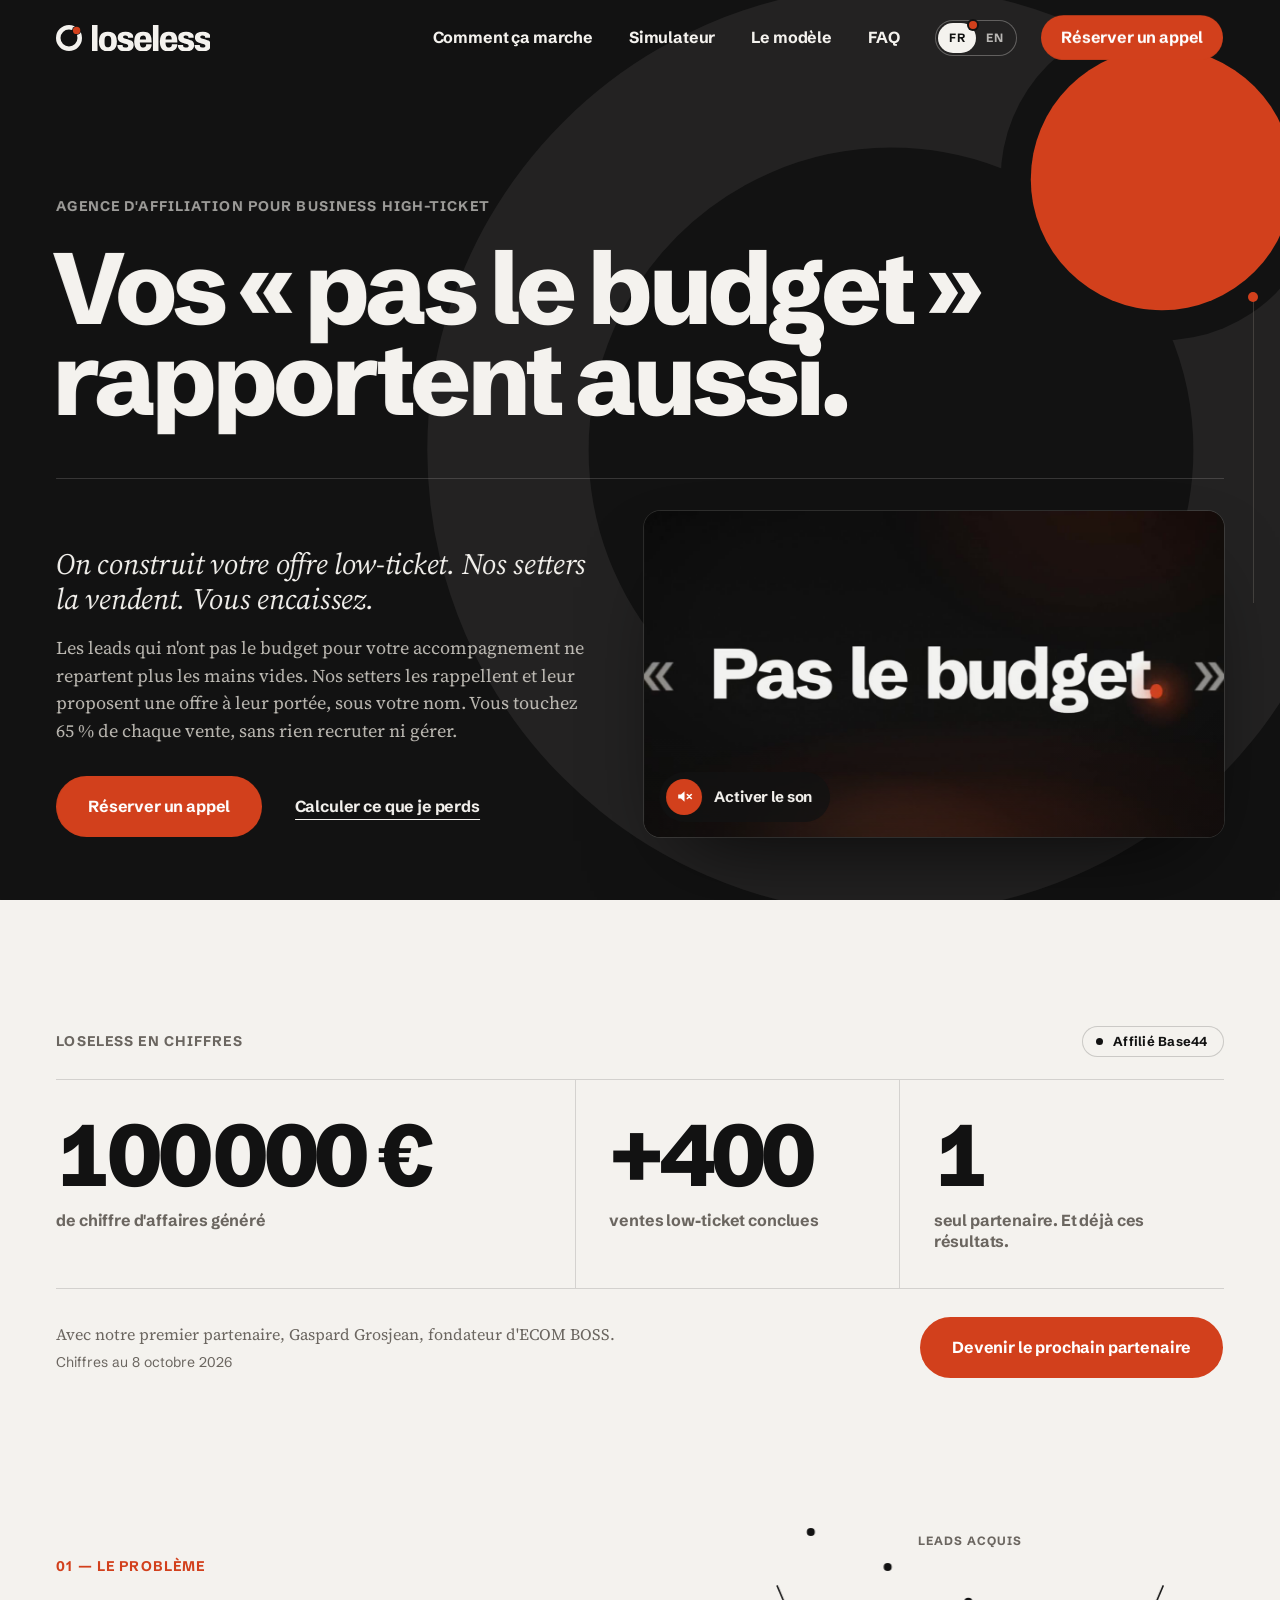
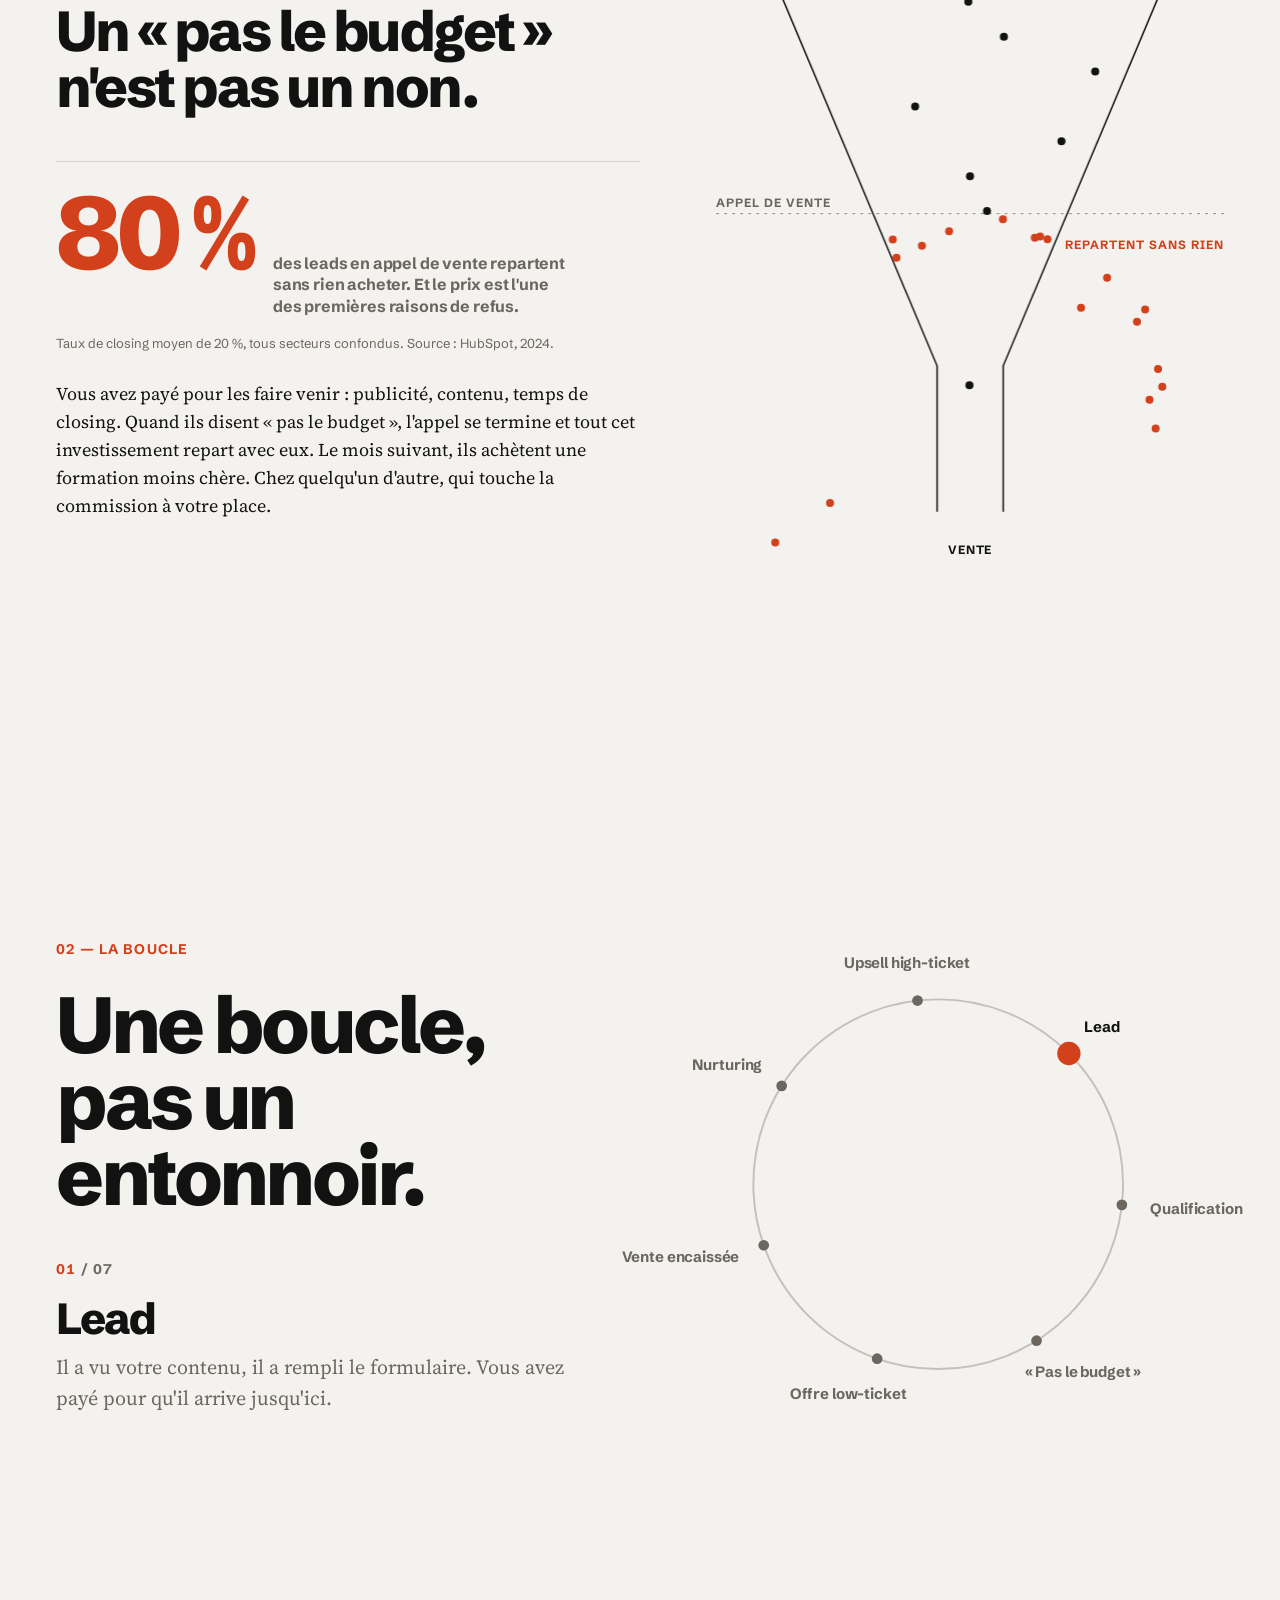
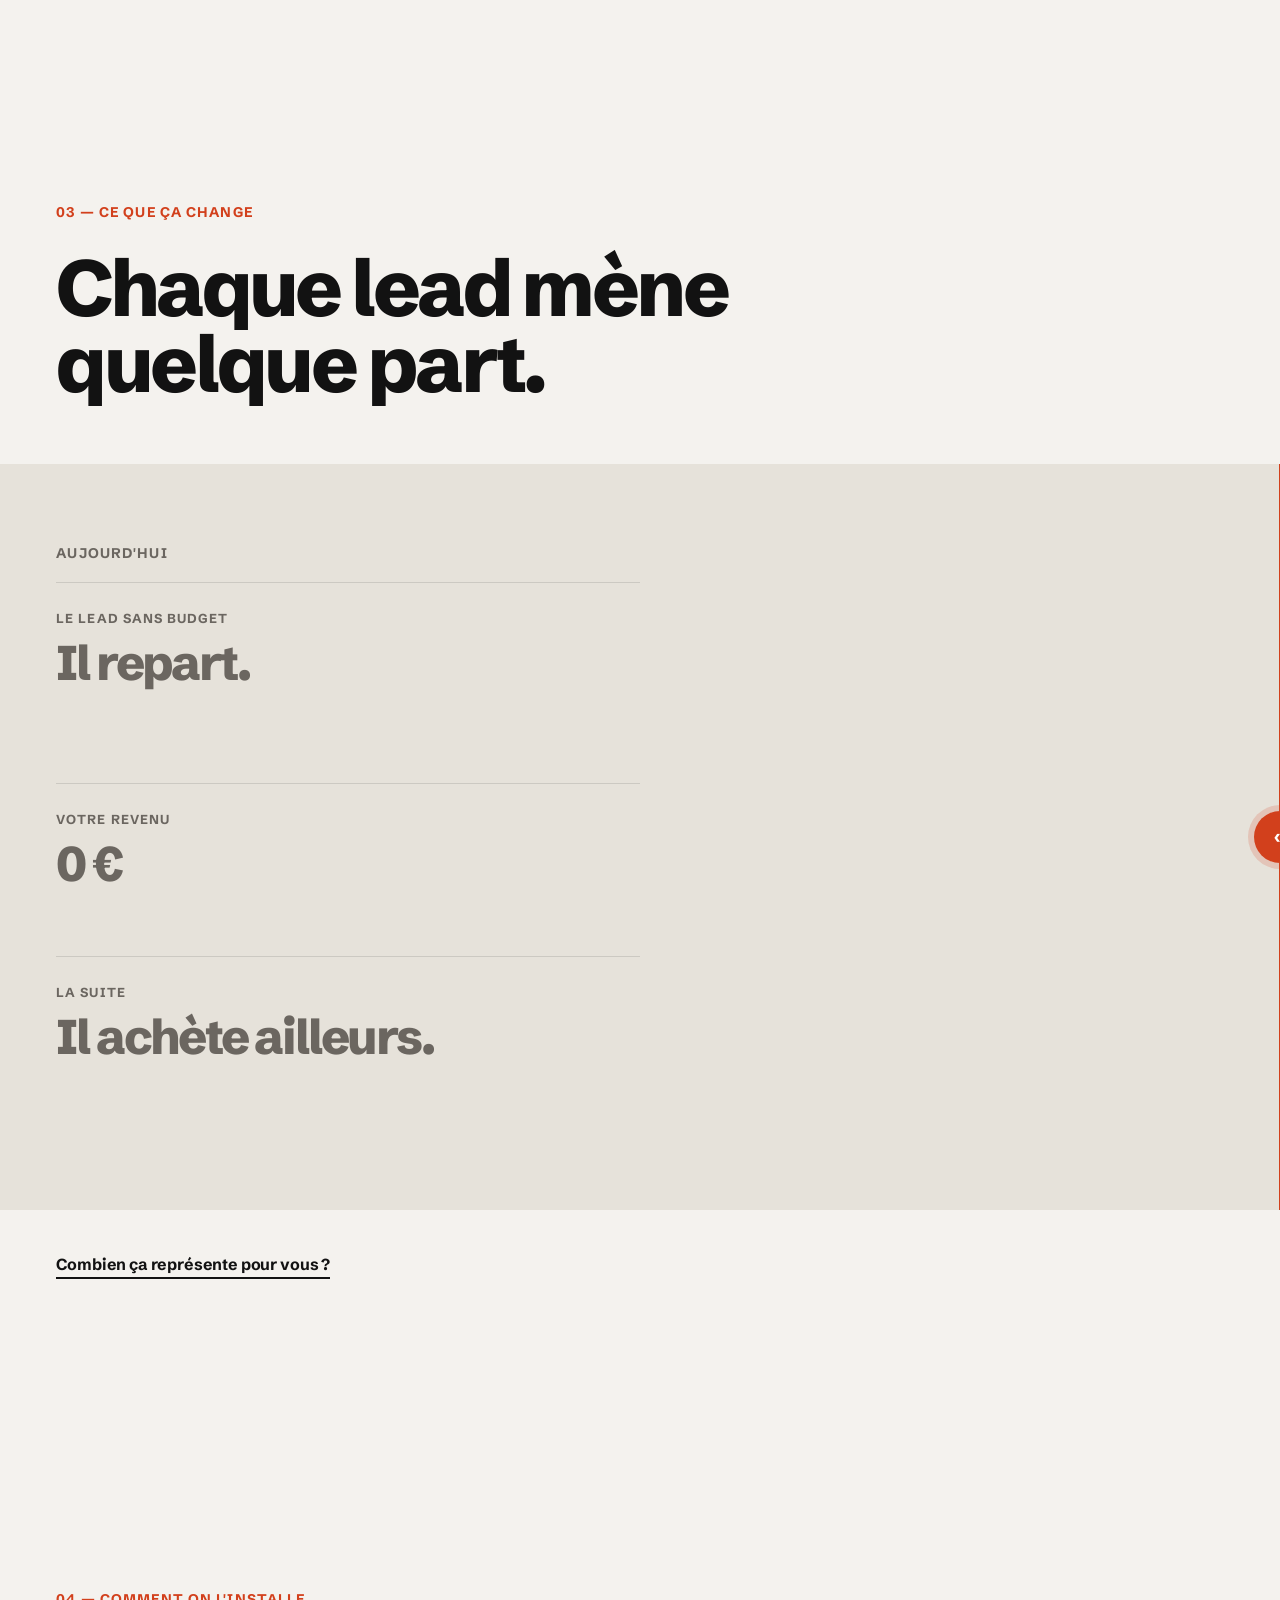
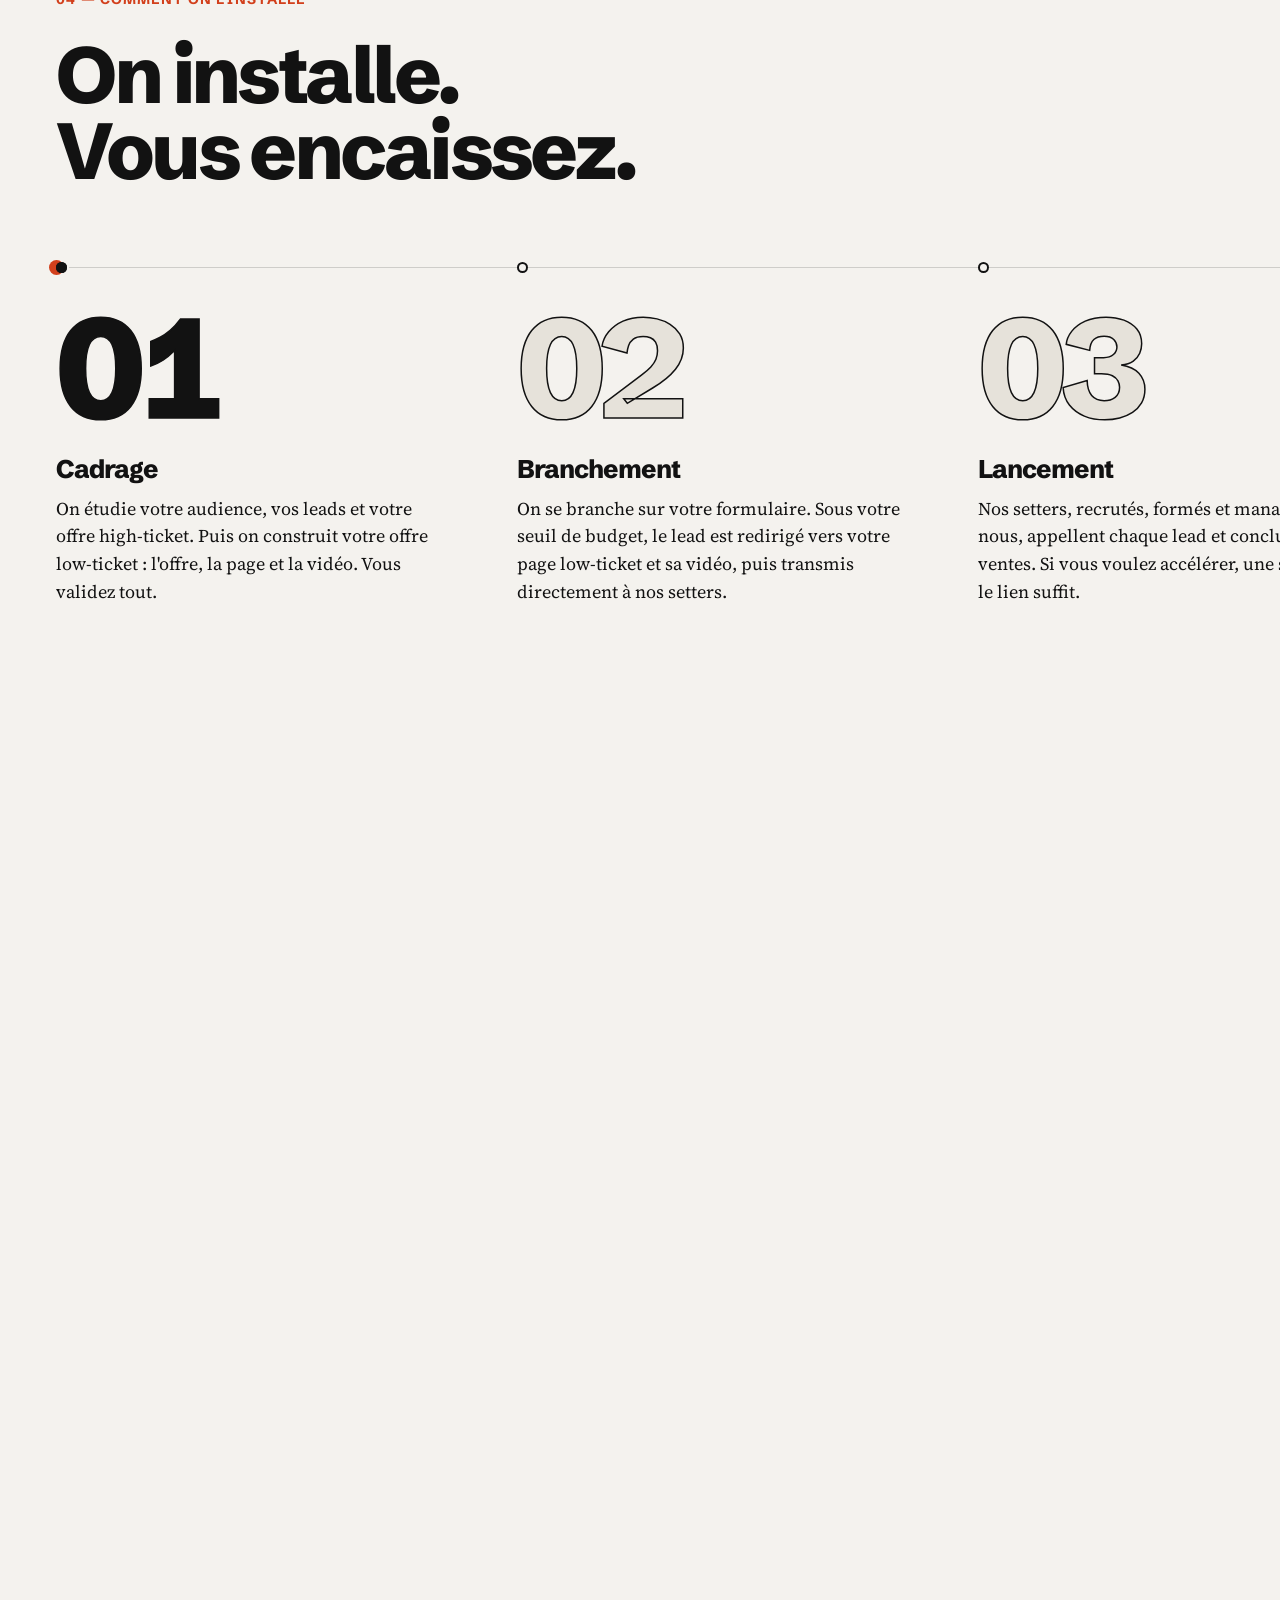
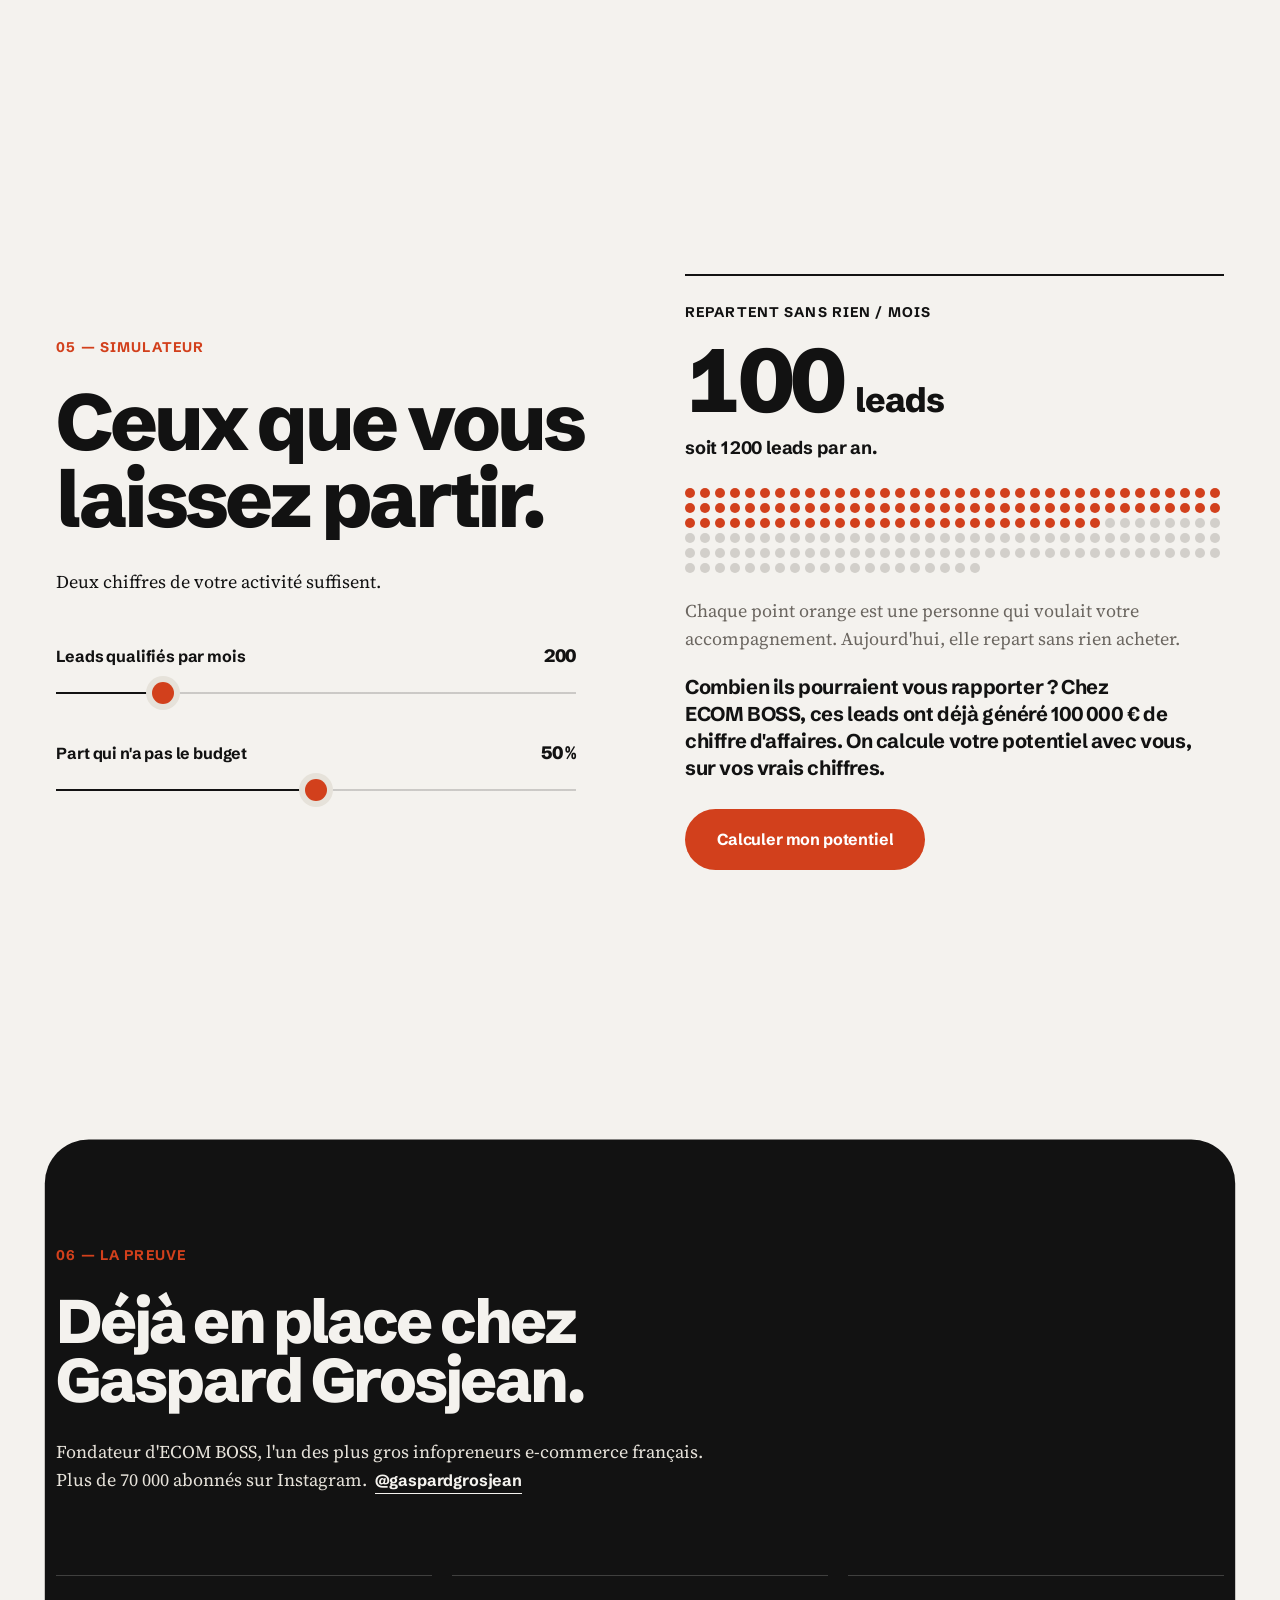
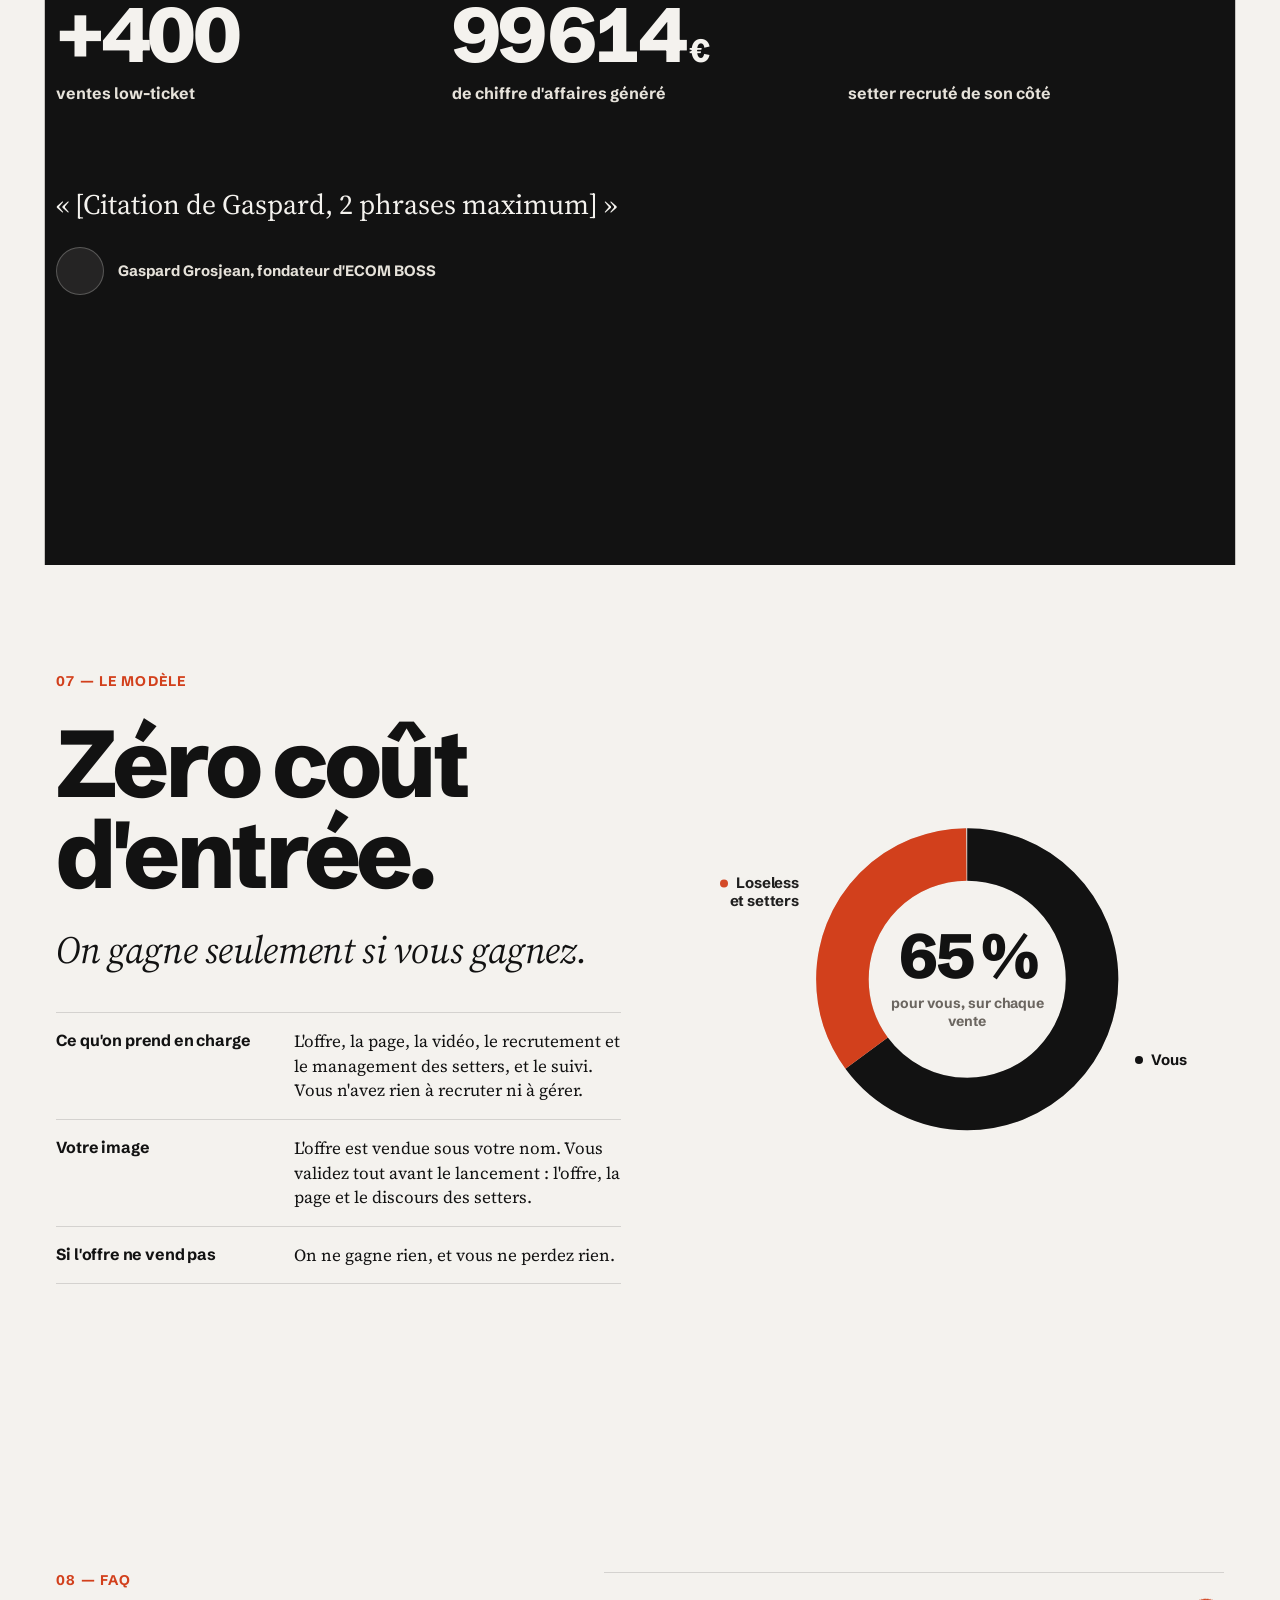
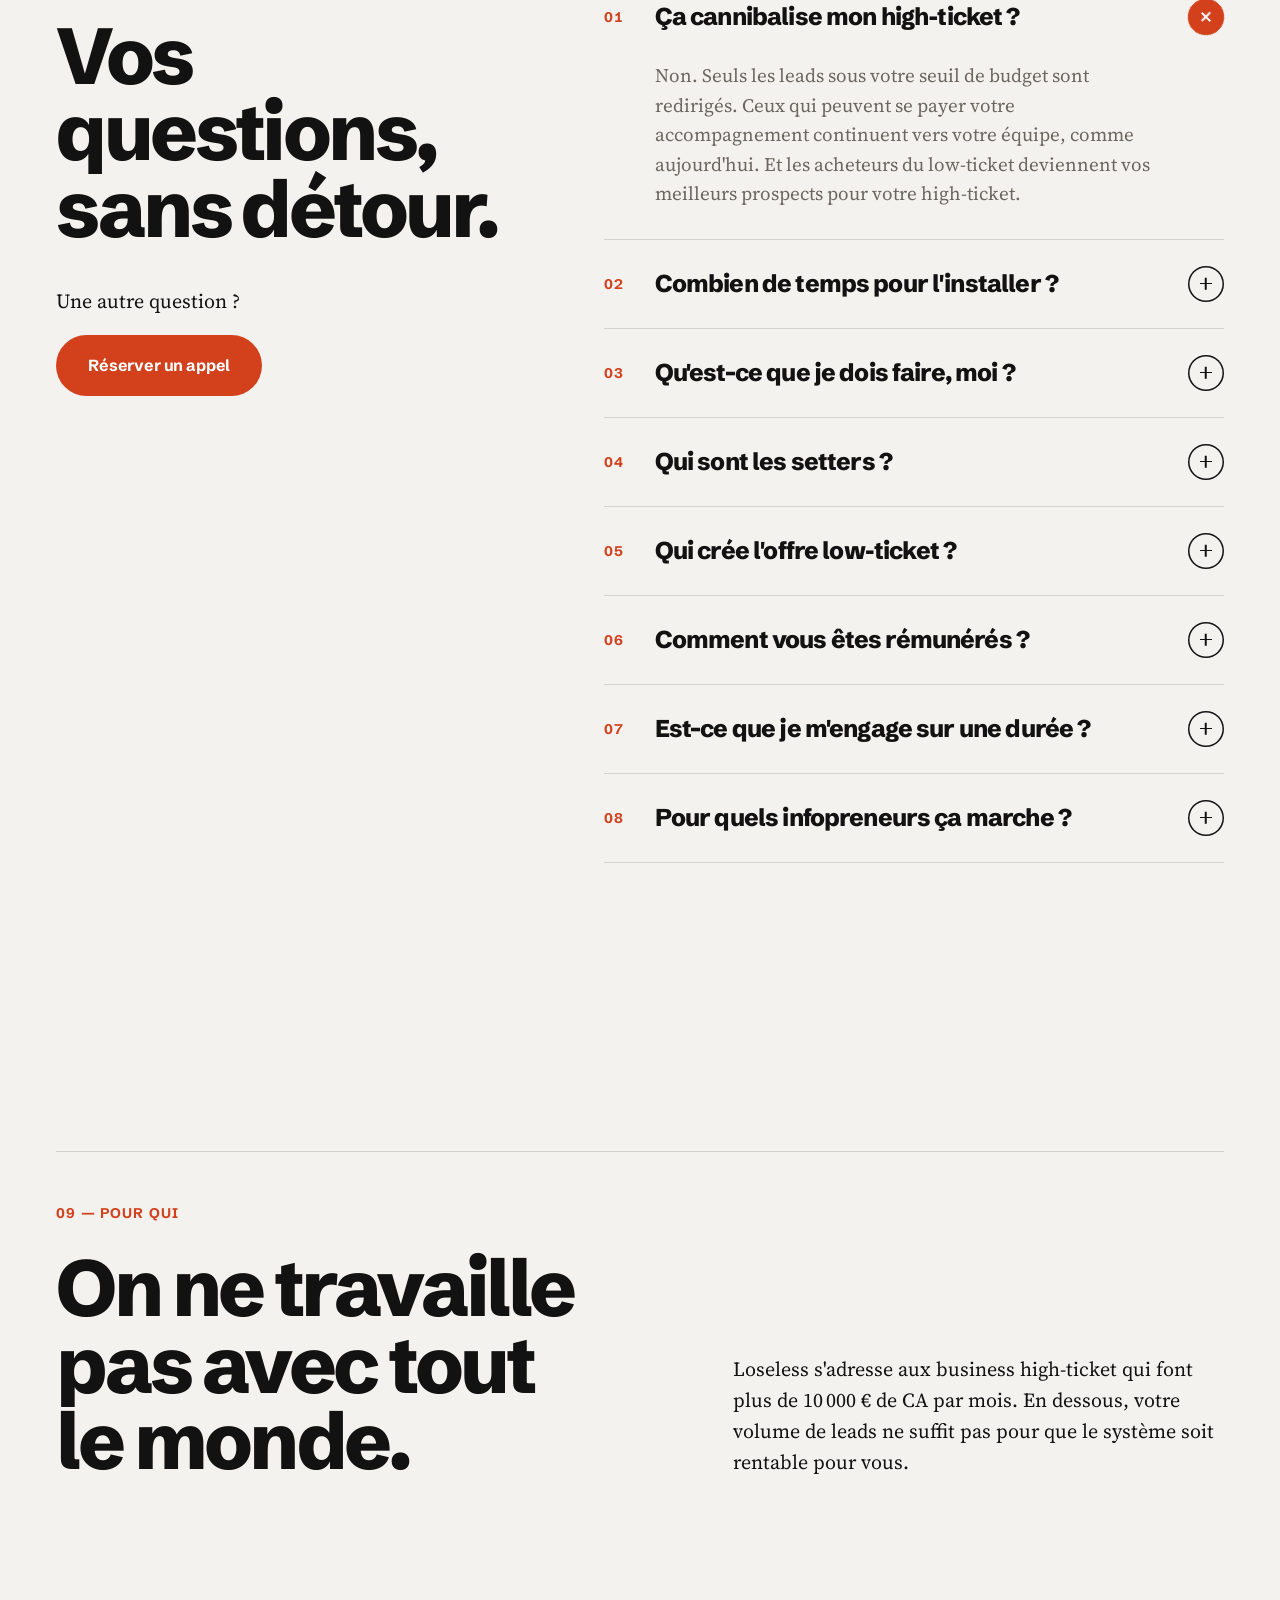
==== commit a44a5e0b: "Chiffres mis à jour : 100 000 € de CA, +400 ventes, 1 partenaire Bandeau « Loseless en chiffres », p" ====
--- a/index.html
+++ b/index.html
@@ -14,7 +14,7 @@
 <link rel="preconnect" href="https://fonts.googleapis.com">
 <link rel="preconnect" href="https://fonts.gstatic.com" crossorigin>
 <link rel="stylesheet" href="https://fonts.googleapis.com/css2?family=Schibsted+Grotesk:wght@400..900&family=Source+Serif+4:ital,opsz,wght@0,8..60,400..600;1,8..60,400&display=swap">
-<link rel="stylesheet" href="styles.css?v=202610081800">
+<link rel="stylesheet" href="styles.css?v=202610081900">
 <script>try{if(!matchMedia('(prefers-reduced-motion: reduce)').matches)document.documentElement.classList.add('motion')}catch(e){}</script>
 </head>
 <body>
@@ -113,7 +113,7 @@
         </div>
         <!-- Film : boucle muette dans le hero ; « Activer le son » le relance au début, avec le son -->
         <div class="hero__film">
-          <video class="hero__film-video" data-src="assets/video/film.mp4?v=202610081800" poster="assets/video/film-apercu.jpg?v=202610081800" muted loop playsinline preload="none" aria-label="Film Loseless (55 secondes)"></video>
+          <video class="hero__film-video" data-src="assets/video/film.mp4?v=202610081900" poster="assets/video/film-apercu.jpg?v=202610081900" muted loop playsinline preload="none" aria-label="Film Loseless (55 secondes)"></video>
           <span class="hero__film-bar" aria-hidden="true"></span>
           <button class="hero__film-cta" type="button" data-film-sound aria-pressed="false">
             <span class="hero__film-play" aria-hidden="true"><svg viewBox="0 0 24 24"><path d="M4 9.5h3.5L12 5.5v13l-4.5-4H4z" fill="currentColor"/><path class="i-off" d="M15.5 9.5l5 5m0-5l-5 5" stroke="currentColor" stroke-width="2" stroke-linecap="round"/><path class="i-on" d="M15.5 9a4.2 4.2 0 0 1 0 6M18 6.5a7.8 7.8 0 0 1 0 11" fill="none" stroke="currentColor" stroke-width="2" stroke-linecap="round"/></svg></span>
@@ -134,11 +134,11 @@
       </div>
       <ul class="figures__list" data-stagger>
         <li class="figure">
-          <span class="figure__num"><span data-count="60000" data-suffix="&nbsp;€">60&#8239;000&nbsp;€</span></span>
-          <span class="figure__label">de ventes générées en 30&nbsp;jours</span>
+          <span class="figure__num"><span data-count="100000" data-suffix="&nbsp;€">100&#8239;000&nbsp;€</span></span>
+          <span class="figure__label">de chiffre d'affaires généré</span>
         </li>
         <li class="figure">
-          <span class="figure__num"><span data-count="300">300</span></span>
+          <span class="figure__num"><span data-count="400" data-prefix="+">+400</span></span>
           <span class="figure__label">ventes low&#8209;ticket conclues</span>
         </li>
         <li class="figure">
@@ -149,7 +149,7 @@
       <div class="figures__foot" data-fade>
         <div class="figures__context">
           <p>Avec notre premier partenaire, Gaspard Grosjean, fondateur d'ECOM&nbsp;BOSS.</p>
-          <p class="figures__date">Chiffres au 27&nbsp;septembre 2026</p>
+          <p class="figures__date">Chiffres au 8&nbsp;octobre 2026</p>
         </div>
         <a class="btn btn--primary" href="reserver.html" data-book data-magnetic><span class="btn__label" data-text="Devenir le prochain partenaire">Devenir le prochain partenaire</span></a>
       </div>
@@ -404,7 +404,7 @@
         <div class="sim__grid-dots" id="sim-dots" aria-hidden="true"></div>
         <p class="sim__legend" id="sim-legend" hidden>1 point = 5 leads</p>
         <p class="sim__sub">Chaque point orange est une personne qui voulait votre accompagnement. Aujourd'hui, elle repart sans rien acheter.</p>
-        <p class="sim__hook">Combien ils pourraient vous rapporter&nbsp;? Chez ECOM&nbsp;BOSS, ces leads ont généré 60&#8239;000&nbsp;€ de ventes en 30&nbsp;jours. On calcule votre potentiel avec vous, sur vos vrais chiffres.</p>
+        <p class="sim__hook">Combien ils pourraient vous rapporter&nbsp;? Chez ECOM&nbsp;BOSS, ces leads ont déjà généré 100&#8239;000&nbsp;€ de chiffre d'affaires. On calcule votre potentiel avec vous, sur vos vrais chiffres.</p>
         <p class="sim__cta"><a class="btn btn--primary" href="reserver.html" data-book data-magnetic><span class="btn__label" data-text="Calculer mon potentiel">Calculer mon potentiel</span></a></p>
         <p class="sr-only" id="sim-live" aria-live="polite"></p>
       </div>
@@ -419,8 +419,8 @@
       <h2 id="t-proof" class="h2 h2--mid" data-split>Déjà en place chez Gaspard Grosjean.</h2>
       <p class="proof__intro" data-fade>Fondateur d'ECOM&nbsp;BOSS, l'un des plus gros infopreneurs e-commerce français. Plus de 70&nbsp;000 abonnés sur Instagram. <a class="link link--strong" href="https://www.instagram.com/gaspardgrosjean/" target="_blank" rel="noopener">@gaspardgrosjean<span class="sr-only"> (s'ouvre dans un nouvel onglet)</span></a></p>
       <ul class="proof__stats" data-stagger>
-        <li><span class="proof__num"><span class="proof__count" data-to="300">300</span></span><span class="proof__label">ventes low-ticket</span></li>
-        <li><span class="proof__num"><span class="proof__count" data-to="30">30</span><span class="proof__suffix">&nbsp;jours</span></span><span class="proof__label">pour y arriver</span></li>
+        <li><span class="proof__num">+<span class="proof__count" data-to="400">400</span></span><span class="proof__label">ventes low-ticket</span></li>
+        <li><span class="proof__num"><span class="proof__count" data-to="100000">100&#8239;000</span><span class="proof__suffix">&nbsp;€</span></span><span class="proof__label">de chiffre d'affaires généré</span></li>
         <li><span class="proof__num proof__num--zero">0</span><span class="proof__label">setter recruté de son côté</span></li>
       </ul>
       <figure class="proof__quote" data-fade>
@@ -603,6 +603,6 @@
 <script src="vendor/SplitText.min.js" defer></script>
 <script src="vendor/CustomEase.min.js" defer></script>
 <script src="vendor/lenis.min.js" defer></script>
-<script src="main.js?v=202610081800" defer></script>
+<script src="main.js?v=202610081900" defer></script>
 </body>
 </html>
--- a/styles.css
+++ b/styles.css
@@ -567,7 +567,8 @@
 .figures__badge-dot { width: 7px; height: 7px; border-radius: 50%; background: var(--encre); }
 .figures__list {
   display: grid;
-  grid-template-columns: minmax(0, 1.25fr) minmax(0, 1fr) minmax(0, 1fr);
+  /* 1re colonne plus large : « 100 000 € » */
+  grid-template-columns: minmax(0, 1.6fr) minmax(0, 1fr) minmax(0, 1fr);
   border-top: 1px solid rgba(18, 18, 18, .14);
   border-bottom: 1px solid rgba(18, 18, 18, .14);
 }
@@ -1103,12 +1104,13 @@
 .proof__stats li { border-top: 1px solid rgba(244, 242, 238, .2); padding-top: 24px; }
 .proof__num {
   display: block;
-  font: 800 clamp(56px, 6.4vw, 104px)/.9 var(--sans);
+  font: 800 clamp(56px, 6vw, 98px)/.9 var(--sans);
   letter-spacing: -.045em;
   color: var(--papier);
   white-space: nowrap;
 }
 .proof__count { font-variant-numeric: tabular-nums; }
+html[lang="en"] .proof__count { font-variant-numeric: normal; } /* sinon « 100 , 000 » */
 .proof__suffix { font-size: .42em; letter-spacing: -.03em; }
 .proof__num--zero { color: var(--vermillon); }
 .proof__label { display: block; margin-top: 14px; font: 700 16px/1.3 var(--sans); color: var(--craie); }
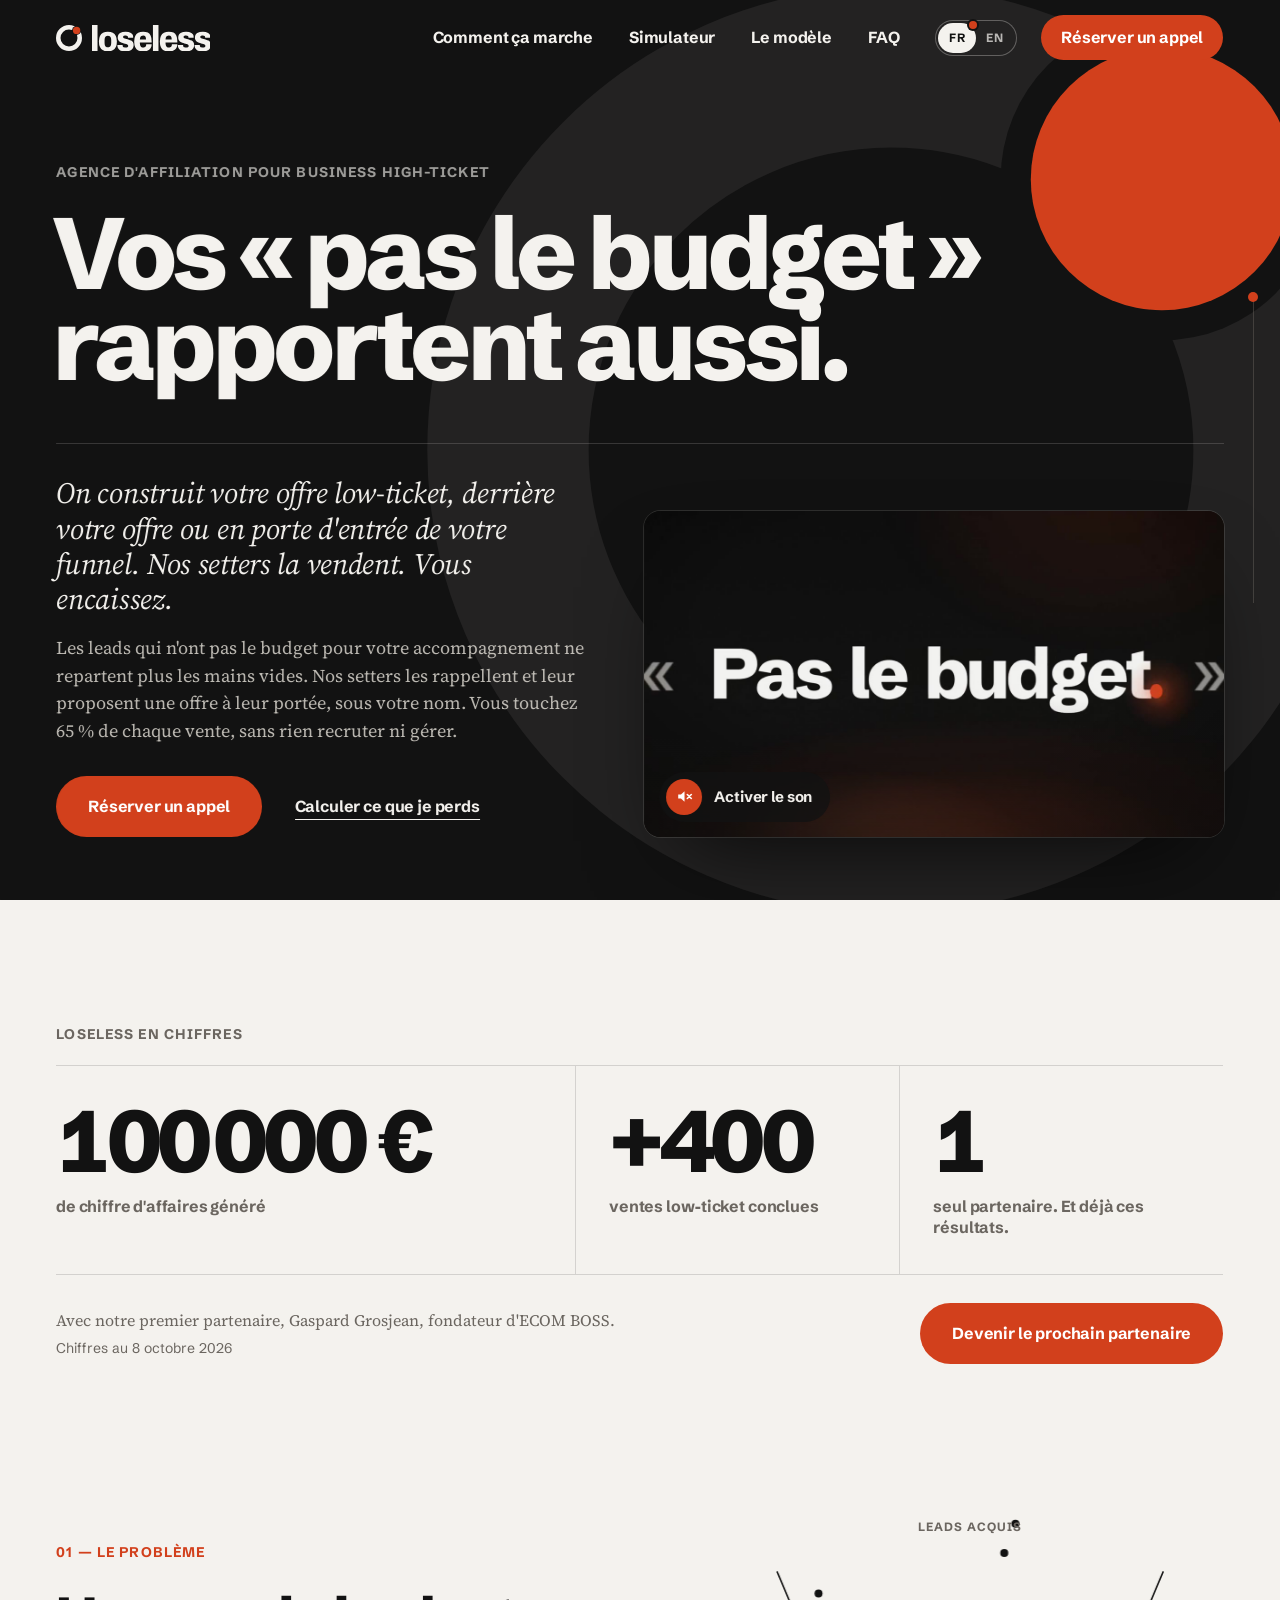
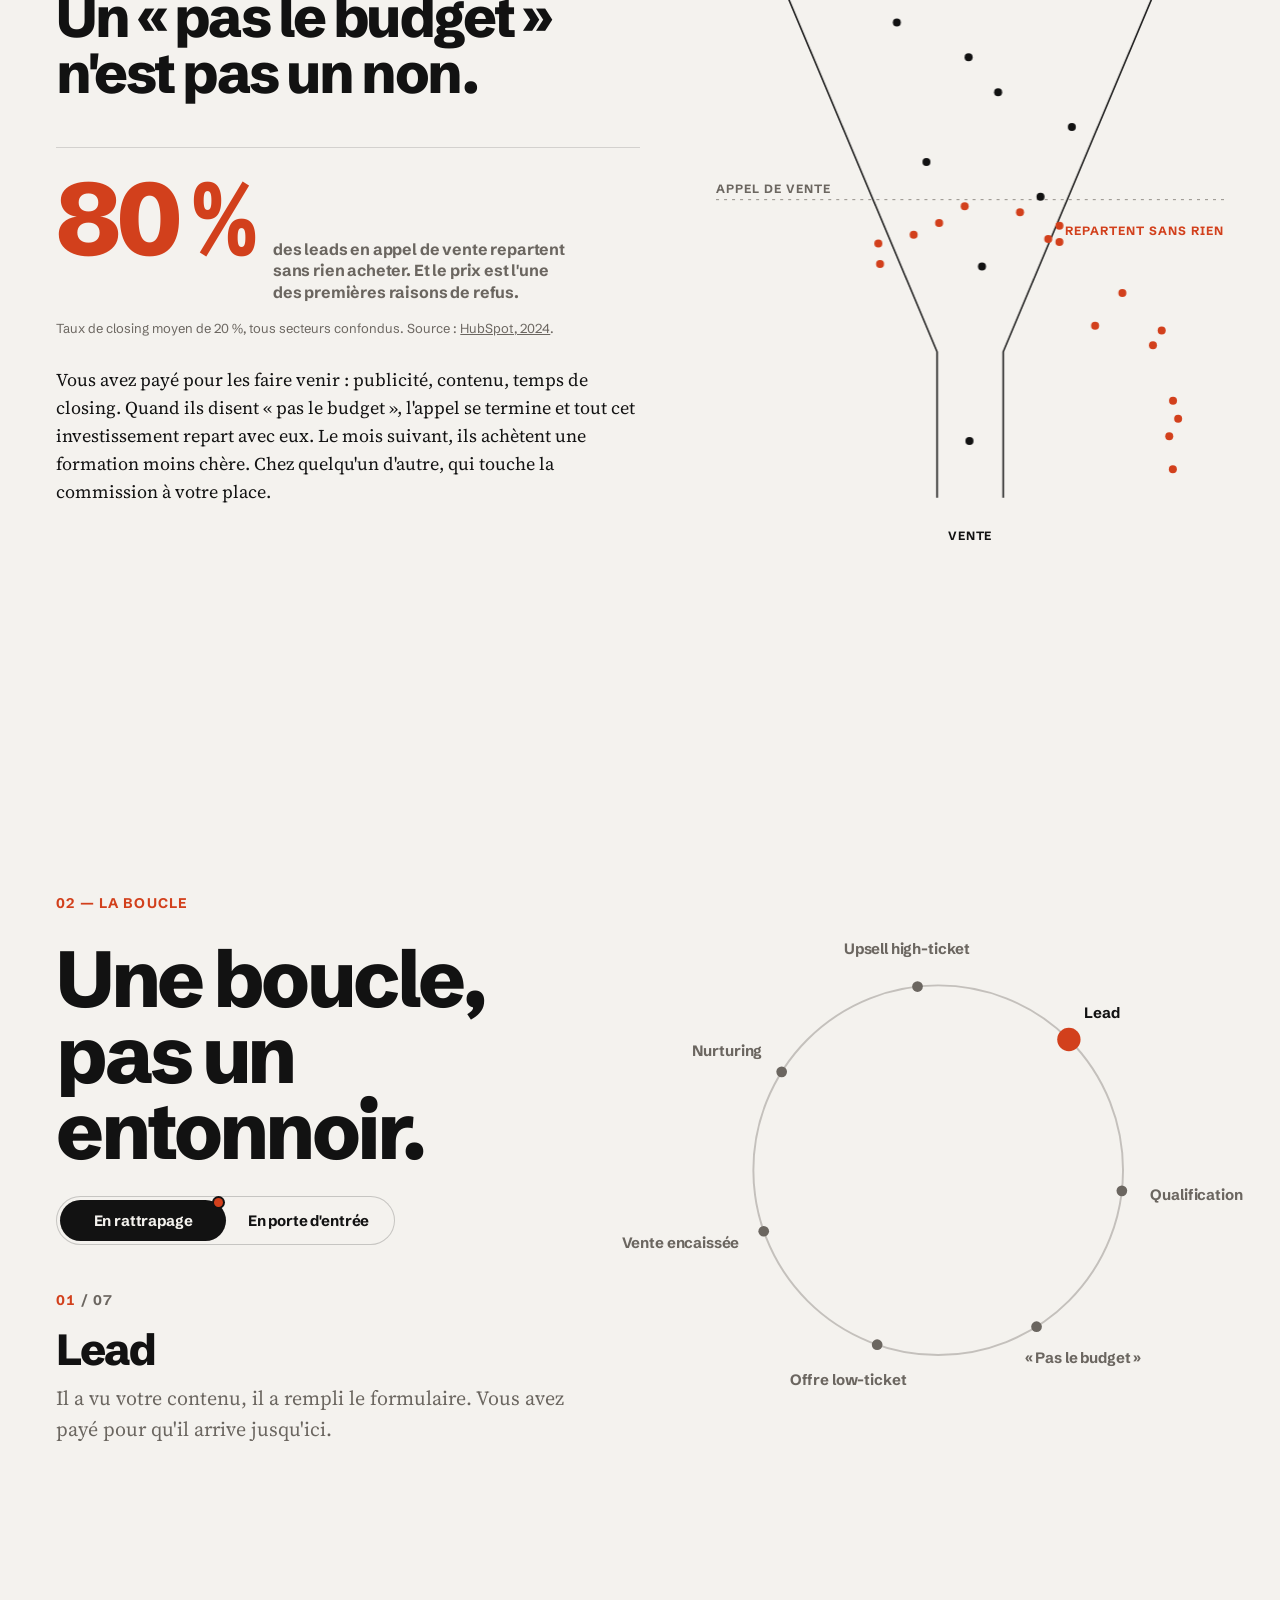
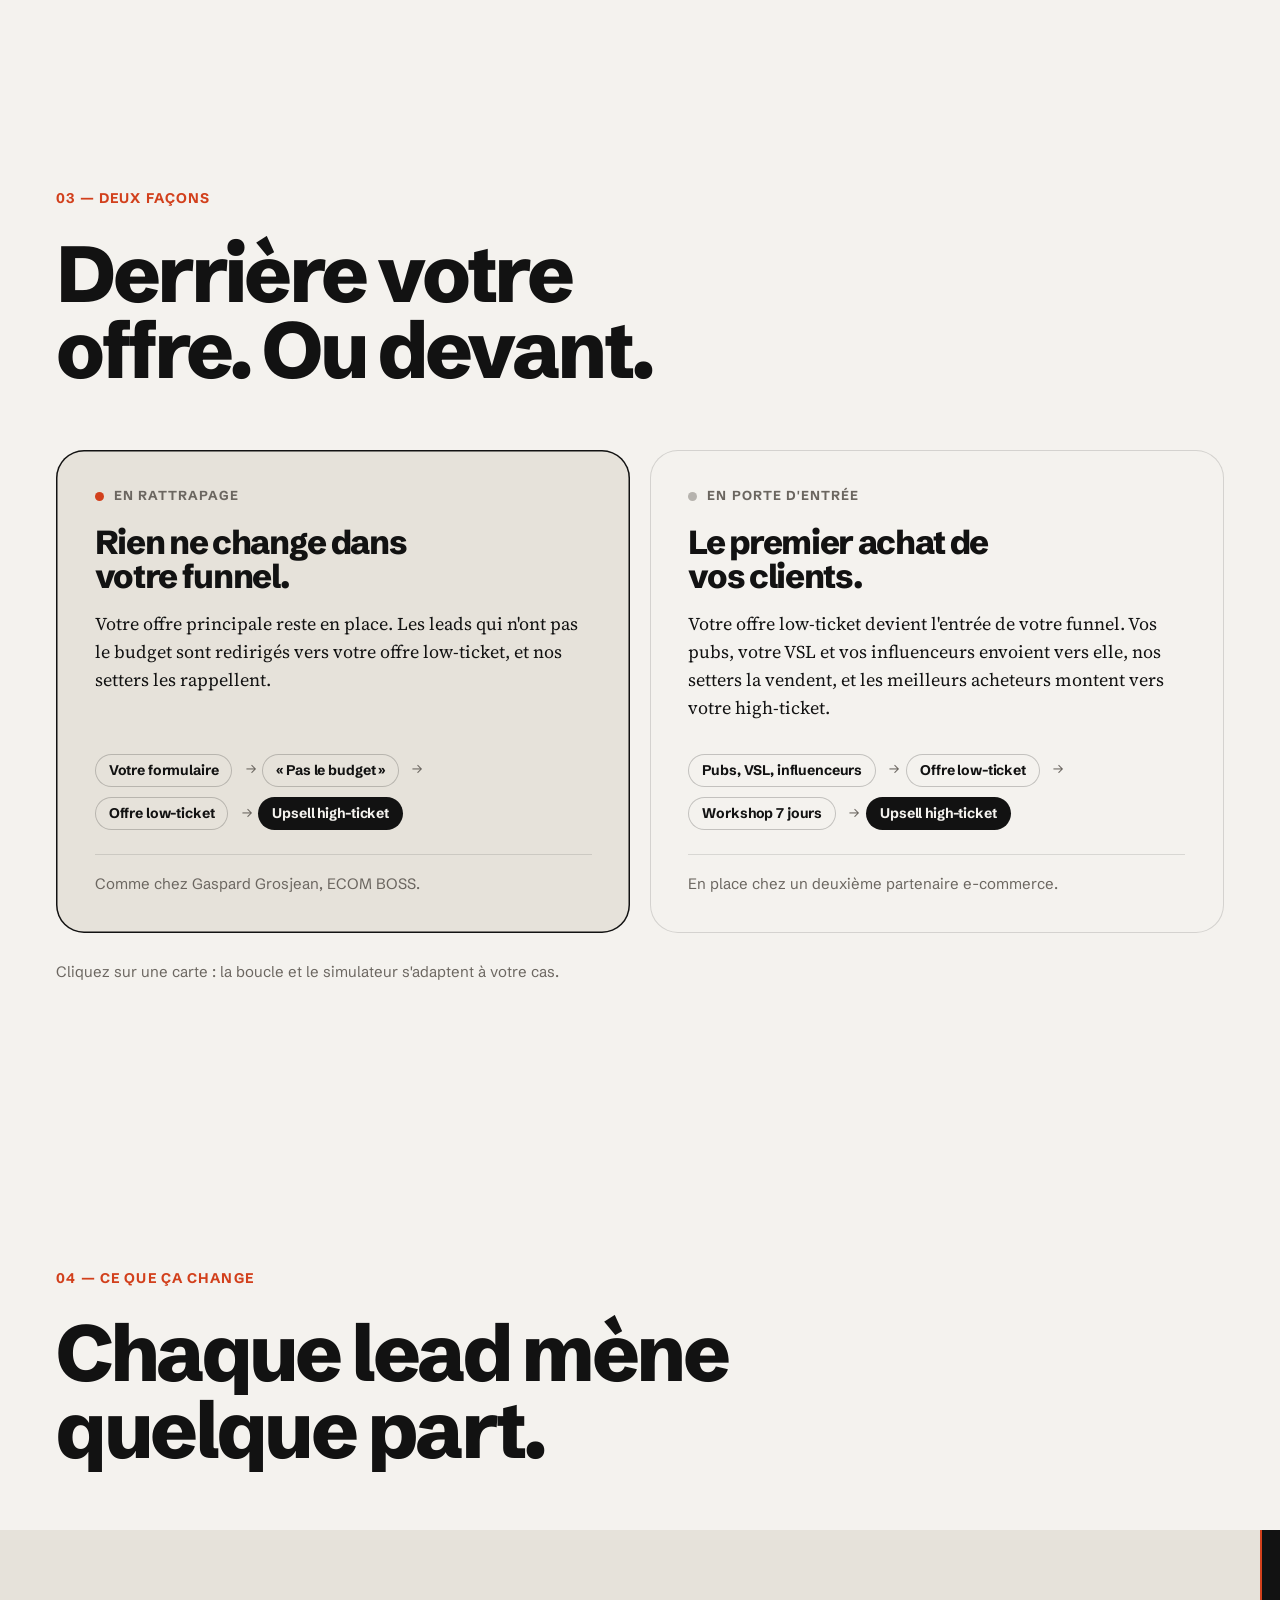
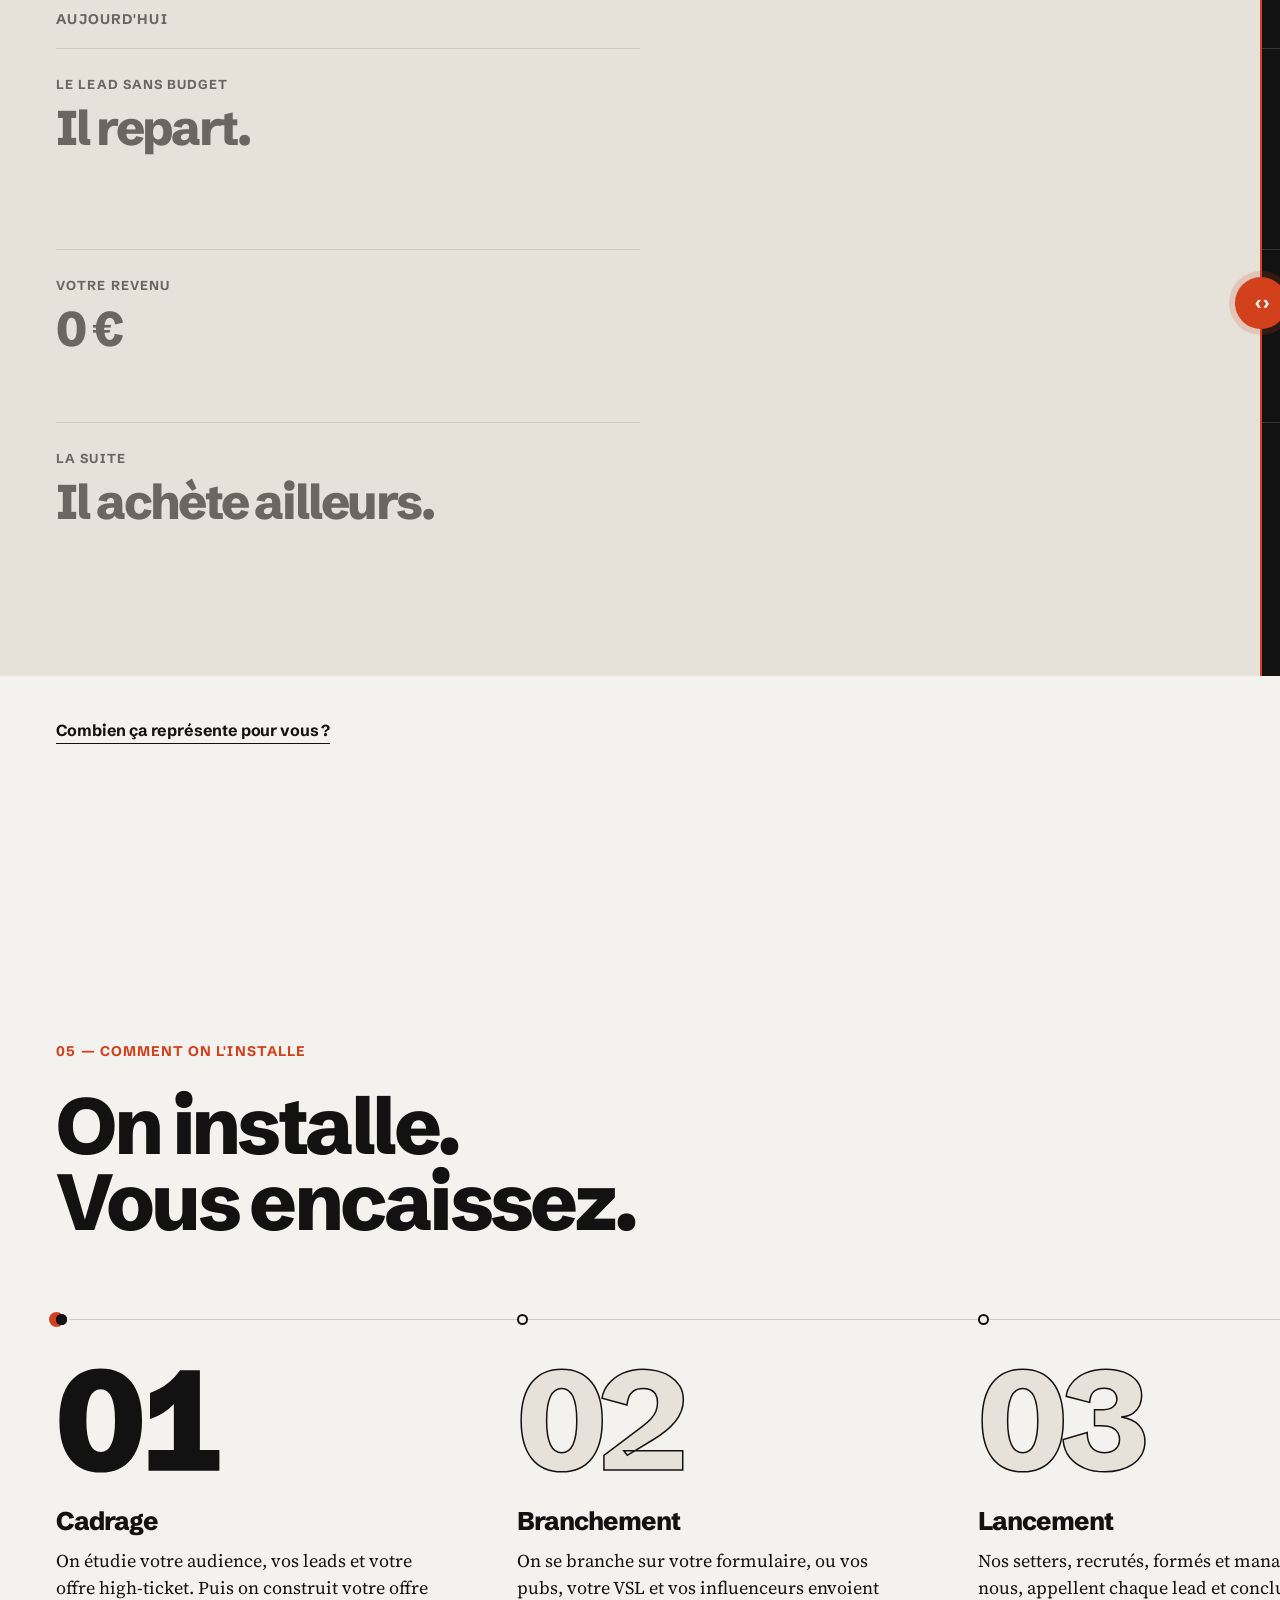
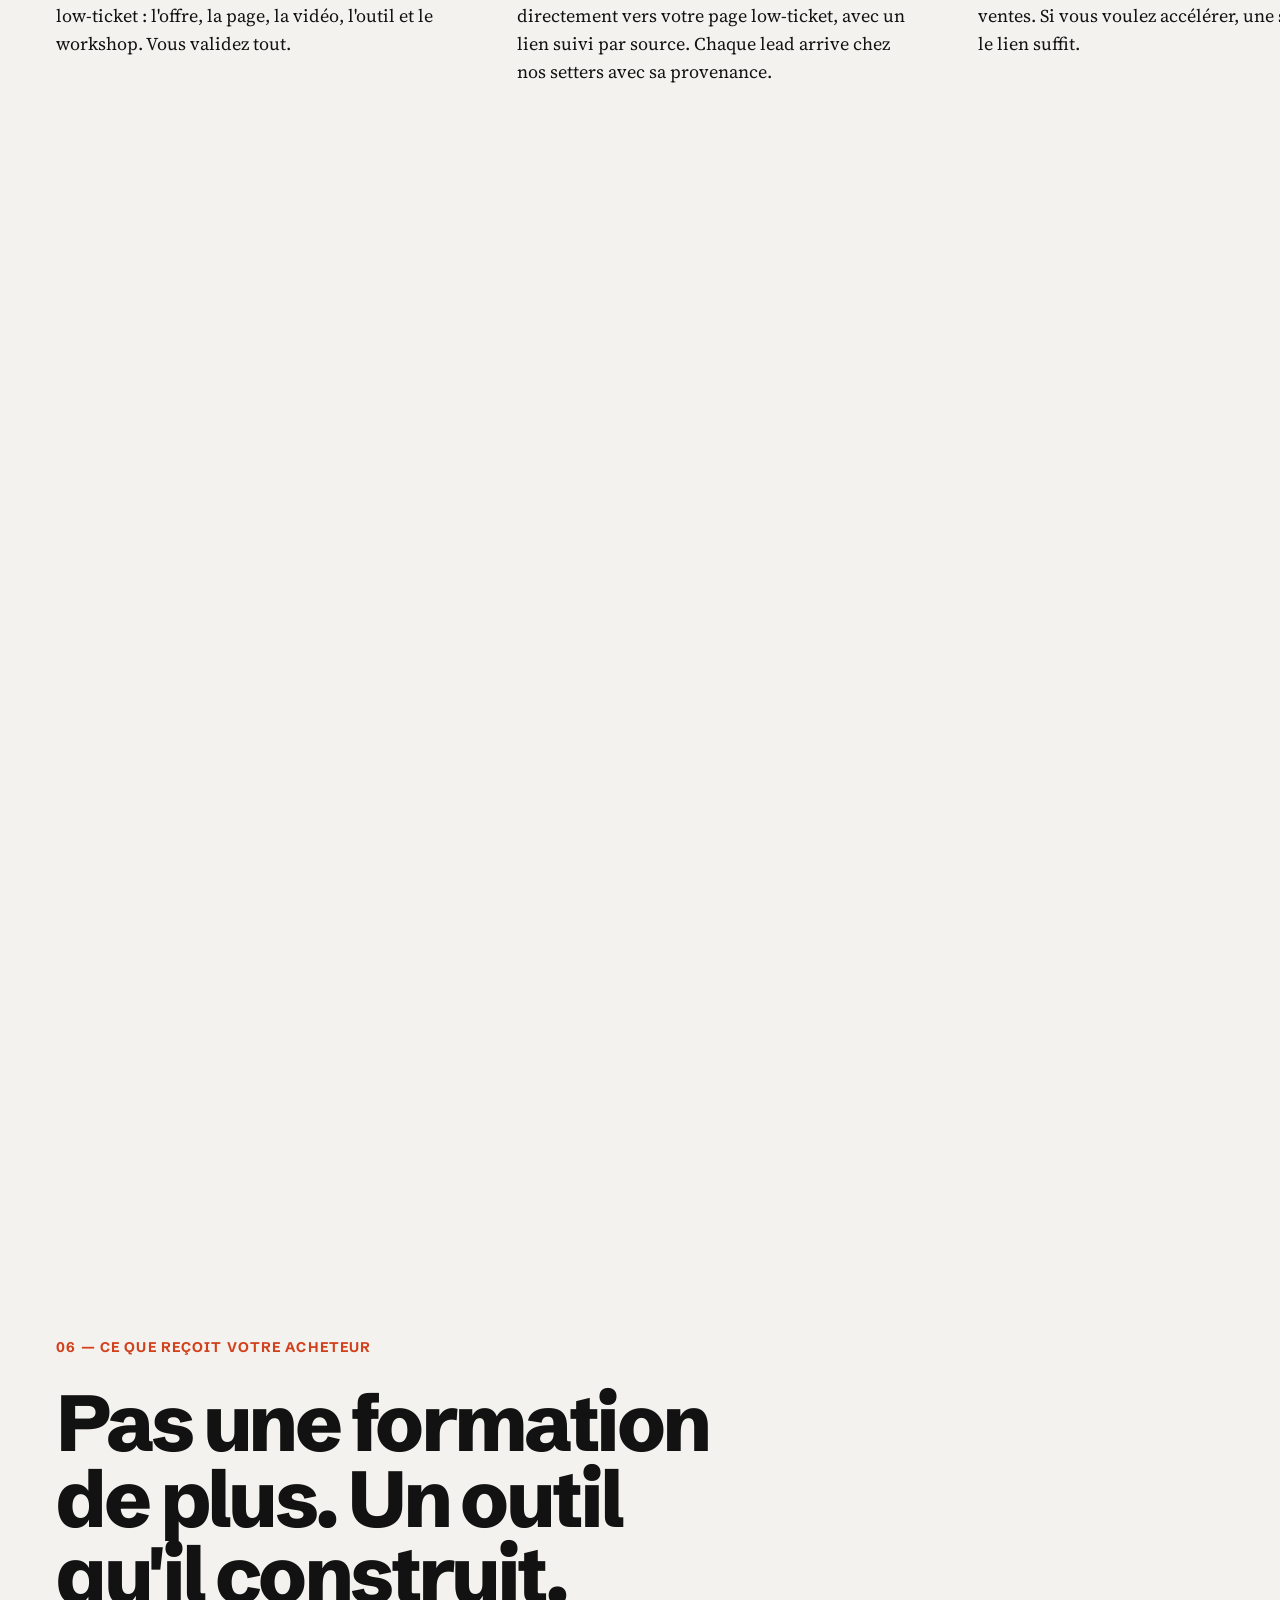
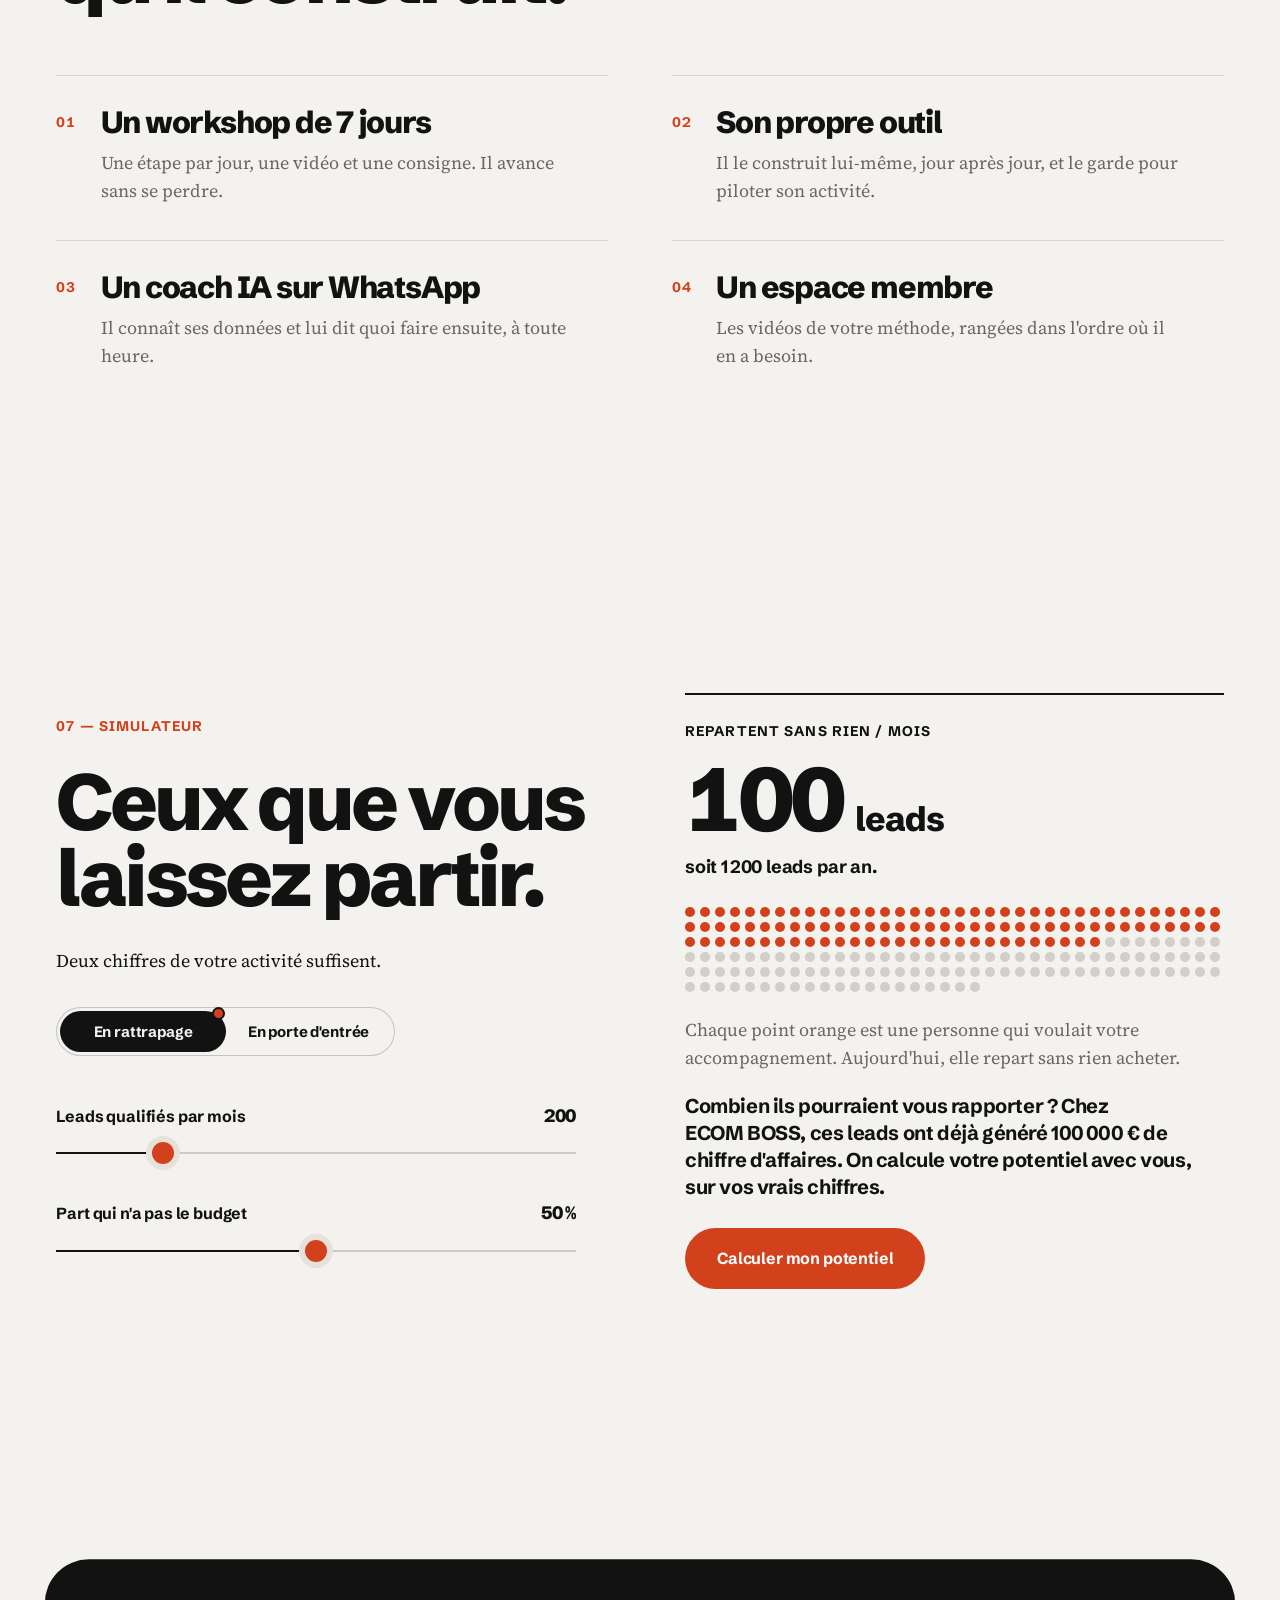
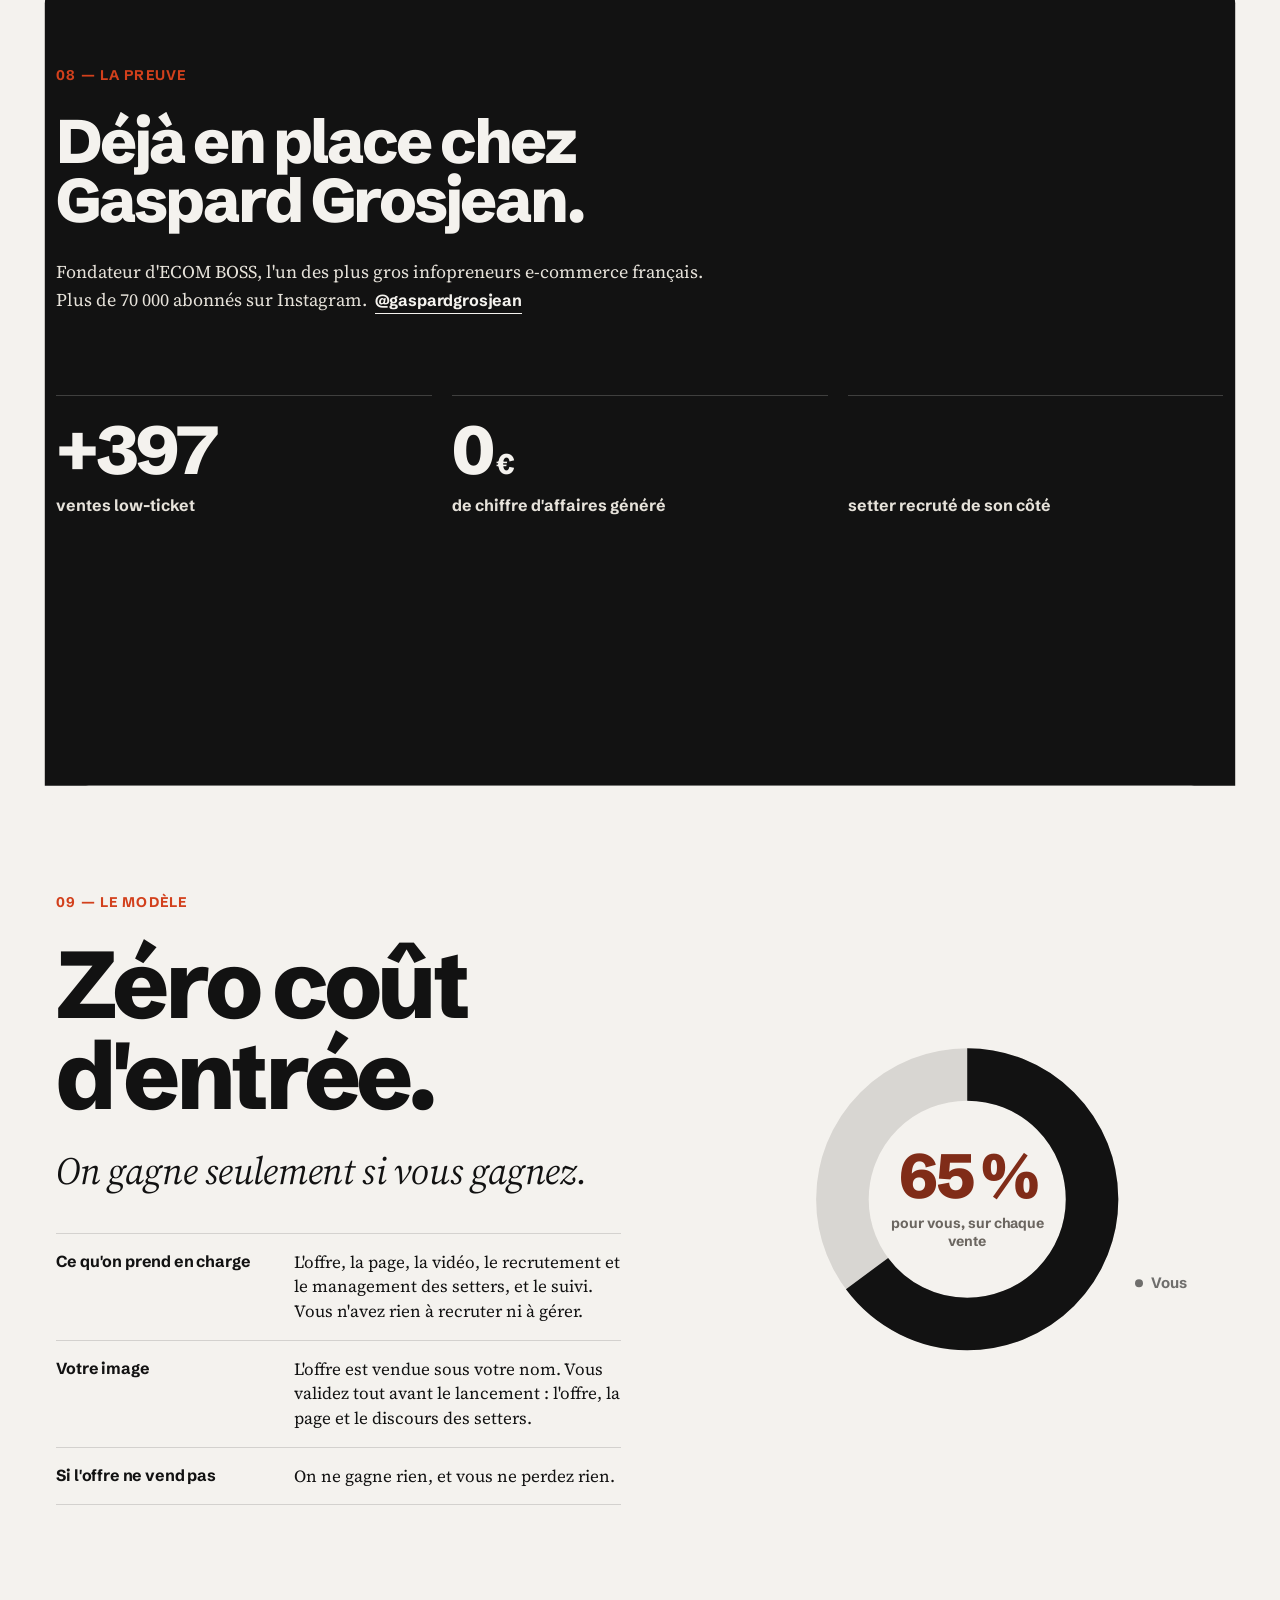
==== commit 0adaa792: "Deux façons de brancher Loseless : rattrapage et porte d'entrée - Mode unique pour toute la page (sé" ====
--- a/index.html
+++ b/index.html
@@ -14,7 +14,7 @@
 <link rel="preconnect" href="https://fonts.googleapis.com">
 <link rel="preconnect" href="https://fonts.gstatic.com" crossorigin>
 <link rel="stylesheet" href="https://fonts.googleapis.com/css2?family=Schibsted+Grotesk:wght@400..900&family=Source+Serif+4:ital,opsz,wght@0,8..60,400..600;1,8..60,400&display=swap">
-<link rel="stylesheet" href="styles.css?v=202610081900">
+<link rel="stylesheet" href="styles.css?v=202610181540">
 <script>try{if(!matchMedia('(prefers-reduced-motion: reduce)').matches)document.documentElement.classList.add('motion')}catch(e){}</script>
 </head>
 <body>
@@ -104,7 +104,7 @@
       <h1 class="hero__title">Vos «&nbsp;pas le budget&nbsp;»<br class="br-desk"> rapportent aussi.</h1>
       <div class="hero__bottom">
         <div class="hero__copy">
-          <p class="hero__promise promise">On construit votre offre low-ticket. Nos setters la vendent. Vous encaissez.</p>
+          <p class="hero__promise promise">On construit votre offre low-ticket, derrière votre offre ou en porte d'entrée de votre funnel. Nos setters la vendent. Vous encaissez.</p>
           <p class="hero__text">Les leads qui n'ont pas le budget pour votre accompagnement ne repartent plus les mains vides. Nos setters les rappellent et leur proposent une offre à leur portée, sous votre nom. Vous touchez 65&nbsp;% de chaque vente, sans rien recruter ni gérer.</p>
           <div class="hero__ctas">
             <a class="btn btn--primary" href="reserver.html" data-book data-magnetic><span class="btn__label" data-text="Réserver un appel">Réserver un appel</span></a>
@@ -130,12 +130,12 @@
     <div class="wrap">
       <div class="figures__top" data-fade>
         <h2 class="figures__title" id="t-figures">Loseless en chiffres</h2>
-        <p class="figures__badge"><span class="figures__badge-dot" aria-hidden="true"></span>Affilié Base44</p>
       </div>
       <ul class="figures__list" data-stagger>
         <li class="figure">
           <span class="figure__num"><span data-count="100000" data-suffix="&nbsp;€">100&#8239;000&nbsp;€</span></span>
           <span class="figure__label">de chiffre d'affaires généré</span>
+          <span class="figure__note" data-ca-note hidden></span>
         </li>
         <li class="figure">
           <span class="figure__num"><span data-count="400" data-prefix="+">+400</span></span>
@@ -167,7 +167,7 @@
           <span class="stat__num" data-count="" data-suffix="&nbsp;%">80&nbsp;%</span>
           <span class="stat__label">des leads en appel de vente repartent sans rien acheter. Et le prix est l'une des premières raisons de refus.</span>
         </p>
-        <p class="stat__source" data-fade>Taux de closing moyen de 20&nbsp;%, tous secteurs confondus. Source&nbsp;: HubSpot, 2024.</p>
+        <p class="stat__source" data-fade>Taux de closing moyen de 20&nbsp;%, tous secteurs confondus. Source&nbsp;: <a href="https://blog.hubspot.com/sales/new-sales-close-rate-industry-benchmarks-how-does-your-close-rate-compare" target="_blank" rel="noopener">HubSpot, 2024<span class="sr-only"> (s'ouvre dans un nouvel onglet)</span></a>.</p>
         <p class="body" data-fade>Vous avez payé pour les faire venir&nbsp;: publicité, contenu, temps de closing. Quand ils disent «&nbsp;pas le budget&nbsp;», l'appel se termine et tout cet investissement repart avec eux. Le mois suivant, ils achètent une formation moins chère. Chez quelqu'un d'autre, qui touche la commission à votre place.</p>
       </div>
 
@@ -190,19 +190,20 @@
       <div class="loop__head">
         <p class="eyebrow" data-fade>02 — La boucle</p>
         <h2 id="t-boucle" class="h2" data-split>Une boucle, pas un entonnoir.</h2>
+        <div class="mode loop__mode" role="group" aria-label="Façon de brancher Loseless"><button class="mode__opt" type="button" data-mode-set="rattrapage" aria-pressed="true">En rattrapage</button><button class="mode__opt" type="button" data-mode-set="entree" aria-pressed="false">En porte d'entrée</button></div>
       </div>
 
       <div class="loop__panel">
         <p class="loop__count" aria-hidden="true"><span class="loop__count-cur">01</span>&thinsp;/&thinsp;07</p>
         <div class="loop__rail" aria-hidden="true"><span class="loop__rail-fill"></span><span class="loop__rail-dot"></span></div>
         <ol class="loop__steps">
-          <li class="loop__step"><h3>Lead</h3><p>Il a vu votre contenu, il a rempli le formulaire. Vous avez payé pour qu'il arrive jusqu'ici.</p></li>
-          <li class="loop__step"><h3>Qualification</h3><p>Formulaire ou appel&nbsp;: il vous dit s'il a le budget pour votre accompagnement.</p></li>
-          <li class="loop__step"><h3>«&nbsp;Pas le budget&nbsp;»</h3><p>Aujourd'hui, c'est ici qu'il disparaît. Avec loseless, il est redirigé vers votre offre low-ticket.</p></li>
-          <li class="loop__step"><h3>Offre low-ticket</h3><p>Une page et une vidéo dédiées lui présentent une offre à sa portée. Nos setters l'appellent et concluent la vente.</p></li>
-          <li class="loop__step"><h3>Vente encaissée</h3><p>Il achète. Vous gardez au moins 65&nbsp;% de chaque vente, sans avoir à vous en occuper.</p></li>
-          <li class="loop__step"><h3>Nurturing</h3><p>Il reste dans votre écosystème. Il progresse, et vous gardez le lien.</p></li>
-          <li class="loop__step"><h3>Upsell high-ticket</h3><p>Quand il est prêt, il revient vers votre accompagnement. Cette fois, avec le budget.</p></li>
+          <li class="loop__step" data-alt-h="Contenu et pubs" data-alt-p="Vos pubs, votre VSL et vos influenceurs attirent l'attention, avec un lien suivi pour chacun."><h3>Lead</h3><p>Il a vu votre contenu, il a rempli le formulaire. Vous avez payé pour qu'il arrive jusqu'ici.</p></li>
+          <li class="loop__step" data-alt-h="Lead" data-alt-p="Il remplit le formulaire de votre page low-ticket."><h3>Qualification</h3><p>Formulaire ou appel&nbsp;: il vous dit s'il a le budget pour votre accompagnement.</p></li>
+          <li class="loop__step" data-alt-h="Appel setter" data-alt-p="Un de nos setters l'appelle rapidement."><h3>«&nbsp;Pas le budget&nbsp;»</h3><p>Aujourd'hui, c'est ici qu'il disparaît. Avec loseless, il est redirigé vers votre offre low-ticket.</p></li>
+          <li class="loop__step" data-alt-h="Vente encaissée" data-alt-p="Il achète votre offre low-ticket. Vous encaissez directement."><h3>Offre low-ticket</h3><p>Une page et une vidéo dédiées lui présentent une offre à sa portée. Nos setters l'appellent et concluent la vente.</p></li>
+          <li class="loop__step" data-alt-h="Workshop 7 jours" data-alt-p="Il construit son outil jour après jour, avec un coach IA."><h3>Vente encaissée</h3><p>Il achète. Vous gardez au moins 65&nbsp;% de chaque vente, sans avoir à vous en occuper.</p></li>
+          <li class="loop__step" data-alt-h="Nurturing" data-alt-p="On reste en contact et on repère ceux qui sont prêts à aller plus loin."><h3>Nurturing</h3><p>Il reste dans votre écosystème. Il progresse, et vous gardez le lien.</p></li>
+          <li class="loop__step" data-alt-h="Upsell high-ticket" data-alt-p="Les acheteurs prêts montent vers votre accompagnement."><h3>Upsell high-ticket</h3><p>Quand il est prêt, il revient vers votre accompagnement. Cette fois, avec le budget.</p></li>
         </ol>
       </div>
 
@@ -231,13 +232,13 @@
             <circle class="loop__dot" cx="76.87" cy="23.13" r="13" fill="#D2401C"/>
           </svg>
           <ul class="loop__labels">
-            <li style="--c:.7071;--s:-.7071">Lead</li>
-            <li style="--c:.9937;--s:.1120">Qualification</li>
-            <li style="--c:.5320;--s:.8467">«&nbsp;Pas le budget&nbsp;»</li>
-            <li style="--c:-.3303;--s:.9439">Offre low-ticket</li>
-            <li style="--c:-.9439;--s:.3303">Vente encaissée</li>
-            <li style="--c:-.8467;--s:-.5320">Nurturing</li>
-            <li style="--c:-.1120;--s:-.9937">Upsell high-ticket</li>
+            <li style="--c:.7071;--s:-.7071" data-alt="Contenu et pubs">Lead</li>
+            <li style="--c:.9937;--s:.1120" data-alt="Lead">Qualification</li>
+            <li style="--c:.5320;--s:.8467" data-alt="Appel setter">«&nbsp;Pas le budget&nbsp;»</li>
+            <li style="--c:-.3303;--s:.9439" data-alt="Vente encaissée">Offre low-ticket</li>
+            <li style="--c:-.9439;--s:.3303" data-alt="Workshop 7 jours">Vente encaissée</li>
+            <li style="--c:-.8467;--s:-.5320" data-alt="Nurturing">Nurturing</li>
+            <li style="--c:-.1120;--s:-.9937" data-alt="Upsell high-ticket">Upsell high-ticket</li>
           </ul>
         </div>
       </div>
@@ -246,10 +247,47 @@
     </div>
   </section>
 
-  <!-- 03 — CE QUE ÇA CHANGE (rideau avant / après) -->
+  <!-- 03 — DEUX FAÇONS : un clic sur une carte passe toute la page dans ce mode -->
+  <section class="section ways" id="deux-facons" aria-labelledby="t-ways">
+    <div class="wrap">
+      <p class="eyebrow" data-fade>03 — Deux façons</p>
+      <h2 id="t-ways" class="h2" data-split>Derrière votre offre. Ou devant.</h2>
+      <div class="ways__grid" data-stagger>
+        <article class="way" data-way="rattrapage">
+          <p class="way__label"><span class="way__dot" aria-hidden="true"></span>En rattrapage</p>
+          <h3 class="way__title">Rien ne change dans votre funnel.</h3>
+          <p class="way__text">Votre offre principale reste en place. Les leads qui n'ont pas le budget sont redirigés vers votre offre low-ticket, et nos setters les rappellent.</p>
+          <ol class="way__path">
+            <li>Votre formulaire</li>
+            <li>«&nbsp;Pas le budget&nbsp;»</li>
+            <li>Offre low-ticket</li>
+            <li>Upsell high-ticket</li>
+          </ol>
+          <p class="way__ref">Comme chez Gaspard Grosjean, ECOM&nbsp;BOSS.</p>
+          <button class="way__hit" type="button" data-mode-set="rattrapage" aria-pressed="true"><span class="sr-only">Afficher la page en mode rattrapage</span></button>
+        </article>
+        <article class="way" data-way="entree">
+          <p class="way__label"><span class="way__dot" aria-hidden="true"></span>En porte d'entrée</p>
+          <h3 class="way__title">Le premier achat de vos clients.</h3>
+          <p class="way__text">Votre offre low-ticket devient l'entrée de votre funnel. Vos pubs, votre VSL et vos influenceurs envoient vers elle, nos setters la vendent, et les meilleurs acheteurs montent vers votre high-ticket.</p>
+          <ol class="way__path">
+            <li>Pubs, VSL, influenceurs</li>
+            <li>Offre low-ticket</li>
+            <li>Workshop 7&nbsp;jours</li>
+            <li>Upsell high-ticket</li>
+          </ol>
+          <p class="way__ref">En place chez un deuxième partenaire e-commerce.</p>
+          <button class="way__hit" type="button" data-mode-set="entree" aria-pressed="false"><span class="sr-only">Afficher la page en mode porte d'entrée</span></button>
+        </article>
+      </div>
+      <p class="ways__hint" data-fade>Cliquez sur une carte&nbsp;: la boucle et le simulateur s'adaptent à votre cas.</p>
+    </div>
+  </section>
+
+  <!-- 04 — CE QUE ÇA CHANGE (rideau avant / après) -->
   <section class="change" aria-labelledby="t-benefits">
     <div class="wrap change__head">
-      <p class="eyebrow" data-fade>03 — Ce que ça change</p>
+      <p class="eyebrow" data-fade>04 — Ce que ça change</p>
       <h2 id="t-benefits" class="h2" data-split>Chaque lead mène quelque part.</h2>
     </div>
 
@@ -336,11 +374,11 @@
     <p class="wrap change__more"><a class="link link--strong" href="#simulateur">Combien ça représente pour vous&nbsp;?</a></p>
   </section>
 
-  <!-- 04 — COMMENT ON L'INSTALLE (scroll horizontal) -->
+  <!-- 05 — COMMENT ON L'INSTALLE (scroll horizontal) -->
   <section class="install" aria-labelledby="t-install">
     <div class="install__pin">
       <div class="wrap install__head">
-        <p class="eyebrow" data-fade>04 — Comment on l'installe</p>
+        <p class="eyebrow" data-fade>05 — Comment on l'installe</p>
         <h2 id="t-install" class="h2" data-split>On installe. Vous encaissez.</h2>
       </div>
       <div class="install__viewport">
@@ -350,13 +388,13 @@
             <span class="step__node" aria-hidden="true"></span>
             <span class="step__num">01</span>
             <h3>Cadrage</h3>
-            <p>On étudie votre audience, vos leads et votre offre high-ticket. Puis on construit votre offre low-ticket&nbsp;: l'offre, la page et la vidéo. Vous validez tout.</p>
+            <p>On étudie votre audience, vos leads et votre offre high-ticket. Puis on construit votre offre low-ticket&nbsp;: l'offre, la page, la vidéo, l'outil et le workshop. Vous validez tout.</p>
           </li>
           <li class="step">
             <span class="step__node" aria-hidden="true"></span>
             <span class="step__num">02</span>
             <h3>Branchement</h3>
-            <p>On se branche sur votre formulaire. Sous votre seuil de budget, le lead est redirigé vers votre page low-ticket et sa vidéo, puis transmis directement à nos setters.</p>
+            <p>On se branche sur votre formulaire, ou vos pubs, votre VSL et vos influenceurs envoient directement vers votre page low-ticket, avec un lien suivi par source. Chaque lead arrive chez nos setters avec sa provenance.</p>
           </li>
           <li class="step">
             <span class="step__node" aria-hidden="true"></span>
@@ -375,70 +413,94 @@
     </div>
   </section>
 
-  <!-- 05 — SIMULATEUR -->
+  <!-- 06 — CE QUE REÇOIT VOTRE ACHETEUR -->
+  <section class="section buyer" id="acheteur" aria-labelledby="t-buyer">
+    <div class="wrap">
+      <p class="eyebrow" data-fade>06 — Ce que reçoit votre acheteur</p>
+      <h2 id="t-buyer" class="h2 buyer__title" data-split>Pas une formation de plus. Un outil qu'il construit.</h2>
+      <ul class="buyer__grid" data-stagger>
+        <li class="buyer__item"><span class="buyer__num">01</span><h3>Un workshop de 7&nbsp;jours</h3><p>Une étape par jour, une vidéo et une consigne. Il avance sans se perdre.</p></li>
+        <li class="buyer__item"><span class="buyer__num">02</span><h3>Son propre outil</h3><p>Il le construit lui-même, jour après jour, et le garde pour piloter son activité.</p></li>
+        <li class="buyer__item"><span class="buyer__num">03</span><h3>Un coach IA sur WhatsApp</h3><p>Il connaît ses données et lui dit quoi faire ensuite, à toute heure.</p></li>
+        <li class="buyer__item"><span class="buyer__num">04</span><h3>Un espace membre</h3><p>Les vidéos de votre méthode, rangées dans l'ordre où il en a besoin.</p></li>
+      </ul>
+      <!-- Captures (une de l'outil, une du coach) : à ajouter ici dans .buyer__shots, puis retirer « hidden ».
+      <div class="buyer__shots" hidden>
+        <figure><img src="assets/acheteur/outil.jpg" alt="L'outil construit par l'acheteur"></figure>
+        <figure><img src="assets/acheteur/coach.jpg" alt="Le coach IA sur WhatsApp"></figure>
+      </div> -->
+    </div>
+  </section>
+
+  <!-- 07 — SIMULATEUR (deux modes) -->
   <section class="section sim pre-rise" id="simulateur" aria-labelledby="t-sim">
     <div class="sim__bg" aria-hidden="true"></div>
     <div class="wrap sim__grid">
       <div class="sim__copy">
-        <p class="eyebrow" data-fade>05 — Simulateur</p>
-        <h2 id="t-sim" class="h2" data-split>Ceux que vous laissez partir.</h2>
-        <p class="body" data-fade>Deux chiffres de votre activité suffisent.</p>
+        <p class="eyebrow" data-fade>07 — Simulateur</p>
+        <h2 id="t-sim" class="h2" data-split data-alt="Combien entrent chez vous&nbsp;?">Ceux que vous laissez partir.</h2>
+        <p class="body" data-fade data-alt="Deux hypothèses suffisent.">Deux chiffres de votre activité suffisent.</p>
+        <div class="sim__mode" data-fade><div class="mode" role="group" aria-label="Façon de brancher Loseless"><button class="mode__opt" type="button" data-mode-set="rattrapage" aria-pressed="true">En rattrapage</button><button class="mode__opt" type="button" data-mode-set="entree" aria-pressed="false">En porte d'entrée</button></div></div>
 
         <!-- Valeurs par défaut et seuil de la grille : constante SIMULATEUR en haut de main.js -->
         <div class="sim__fields" data-fade>
           <div class="field">
-            <div class="field__row"><label for="s-leads">Leads qualifiés par mois</label><output id="o-leads" for="s-leads">200</output></div>
+            <div class="field__row"><label for="s-leads" data-alt="Leads par mois">Leads qualifiés par mois</label><output id="o-leads" for="s-leads">200</output></div>
             <input class="range" type="range" id="s-leads" min="10" max="1000" step="10" value="200">
           </div>
           <div class="field">
-            <div class="field__row"><label for="s-nobudget">Part qui n'a pas le budget</label><output id="o-nobudget" for="s-nobudget">50&nbsp;%</output></div>
+            <div class="field__row"><label for="s-nobudget" data-alt="Part qui achète l'offre low-ticket">Part qui n'a pas le budget</label><output id="o-nobudget" for="s-nobudget">50&nbsp;%</output></div>
             <input class="range" type="range" id="s-nobudget" min="10" max="90" step="1" value="50">
           </div>
         </div>
       </div>
 
       <div class="sim__result" data-fade>
-        <p class="sim__label">Repartent sans rien / mois</p>
+        <p class="sim__label" data-alt="Acheteurs / mois">Repartent sans rien / mois</p>
         <p class="sim__value"><span id="sim-value">100</span> <span class="sim__unit" id="sim-unit">leads</span></p>
         <p class="sim__year" id="sim-year">soit 1&#8239;200 leads par an.</p>
         <div class="sim__grid-dots" id="sim-dots" aria-hidden="true"></div>
         <p class="sim__legend" id="sim-legend" hidden>1 point = 5 leads</p>
-        <p class="sim__sub">Chaque point orange est une personne qui voulait votre accompagnement. Aujourd'hui, elle repart sans rien acheter.</p>
-        <p class="sim__hook">Combien ils pourraient vous rapporter&nbsp;? Chez ECOM&nbsp;BOSS, ces leads ont déjà généré 100&#8239;000&nbsp;€ de chiffre d'affaires. On calcule votre potentiel avec vous, sur vos vrais chiffres.</p>
+        <p class="sim__sub" data-alt="Chaque point orange est un client qui entre chez vous par un premier achat, et qui peut monter vers votre high-ticket.">Chaque point orange est une personne qui voulait votre accompagnement. Aujourd'hui, elle repart sans rien acheter.</p>
+        <p class="sim__hook" data-show="rattrapage">Combien ils pourraient vous rapporter&nbsp;? Chez ECOM&nbsp;BOSS, ces leads ont déjà généré 100&#8239;000&nbsp;€ de chiffre d'affaires. On calcule votre potentiel avec vous, sur vos vrais chiffres.</p>
+        <p class="sim__note" data-show="rattrapage" data-ca-note hidden></p>
+        <p class="sim__disclaimer" data-show="entree">Hypothèses à ajuster. Ce n'est pas une promesse de résultat.</p>
         <p class="sim__cta"><a class="btn btn--primary" href="reserver.html" data-book data-magnetic><span class="btn__label" data-text="Calculer mon potentiel">Calculer mon potentiel</span></a></p>
         <p class="sr-only" id="sim-live" aria-live="polite"></p>
       </div>
     </div>
   </section>
 
-  <!-- 06 — LA PREUVE -->
+  <!-- 08 — LA PREUVE -->
   <section class="section proof rise rise--dark" aria-labelledby="t-proof">
     <div class="rise__bg" aria-hidden="true"></div>
     <div class="wrap proof__inner">
-      <p class="eyebrow" data-fade>06 — La preuve</p>
+      <p class="eyebrow" data-fade>08 — La preuve</p>
       <h2 id="t-proof" class="h2 h2--mid" data-split>Déjà en place chez Gaspard Grosjean.</h2>
       <p class="proof__intro" data-fade>Fondateur d'ECOM&nbsp;BOSS, l'un des plus gros infopreneurs e-commerce français. Plus de 70&nbsp;000 abonnés sur Instagram. <a class="link link--strong" href="https://www.instagram.com/gaspardgrosjean/" target="_blank" rel="noopener">@gaspardgrosjean<span class="sr-only"> (s'ouvre dans un nouvel onglet)</span></a></p>
       <ul class="proof__stats" data-stagger>
         <li><span class="proof__num">+<span class="proof__count" data-to="400">400</span></span><span class="proof__label">ventes low-ticket</span></li>
-        <li><span class="proof__num"><span class="proof__count" data-to="100000">100&#8239;000</span><span class="proof__suffix">&nbsp;€</span></span><span class="proof__label">de chiffre d'affaires généré</span></li>
+        <li><span class="proof__num"><span class="proof__count" data-to="100000">100&#8239;000</span><span class="proof__suffix">&nbsp;€</span></span><span class="proof__label">de chiffre d'affaires généré</span><span class="proof__note" data-ca-note hidden></span></li>
         <li><span class="proof__num proof__num--zero">0</span><span class="proof__label">setter recruté de son côté</span></li>
       </ul>
+      <!-- Citation et photo de Gaspard : masquées tant qu'elles ne sont pas fournies. Remplacer le texte et la photo, puis décommenter.
       <figure class="proof__quote" data-fade>
         <blockquote><p>«&nbsp;[Citation de Gaspard, 2 phrases maximum]&nbsp;»</p></blockquote>
         <figcaption>
-          <span class="proof__avatar" aria-hidden="true"><!-- photo 48 × 48 : <img src="…" alt=""> --></span>
+          <span class="proof__avatar" aria-hidden="true">photo 48 × 48 : img src="…" alt=""</span>
           <span>Gaspard Grosjean, fondateur d'ECOM&nbsp;BOSS</span>
         </figcaption>
       </figure>
-    </div>
-  </section>
-
-  <!-- 07 — LE MODÈLE -->
+      -->
+    </div>
+  </section>
+
+  <!-- 09 — LE MODÈLE -->
   <section class="section model rise rise--light" id="modele" aria-labelledby="t-model">
     <div class="rise__bg" aria-hidden="true"></div>
     <div class="wrap model__grid">
       <div class="model__head">
-        <p class="eyebrow" data-fade>07 — Le modèle</p>
+        <p class="eyebrow" data-fade>09 — Le modèle</p>
         <h2 id="t-model" class="h2" data-split>Zéro coût d'entrée.</h2>
         <p class="promise model__promise" data-fade>On gagne seulement si vous gagnez.</p>
       </div>
@@ -469,12 +531,12 @@
     </div>
   </section>
 
-  <!-- 08 — FAQ -->
+  <!-- 10 — FAQ -->
   <section class="section faq" id="faq" aria-labelledby="t-faq">
     <div class="wrap faq__grid">
       <div class="faq__side">
         <div class="faq__head">
-          <p class="eyebrow" data-fade>08 — FAQ</p>
+          <p class="eyebrow" data-fade>10 — FAQ</p>
           <h2 id="t-faq" class="h2" data-split>Vos questions, sans détour.</h2>
         </div>
         <div class="faq__aside" data-fade>
@@ -490,9 +552,9 @@
           </div></div>
         </div>
         <div class="faq__item">
-          <h3><button class="faq__q" type="button" aria-expanded="true" aria-controls="faq-2" id="faq-b2"><span class="faq__num">02</span><span class="faq__text">Combien de temps pour l'installer&nbsp;?</span><span class="faq__icon" aria-hidden="true"></span></button></h3>
+          <h3><button class="faq__q" type="button" aria-expanded="true" aria-controls="faq-2" id="faq-b2"><span class="faq__num">02</span><span class="faq__text">En rattrapage ou en porte d'entrée&nbsp;: comment choisir&nbsp;?</span><span class="faq__icon" aria-hidden="true"></span></button></h3>
           <div class="faq__panel" id="faq-2" role="region" aria-labelledby="faq-b2"><div class="faq__a">
-            <p><span class="ph">[À COMPLÉTER&nbsp;: délai de mise en place]</span></p>
+            <p>Si votre offre principale vend déjà bien, on se place derrière elle pour récupérer les «&nbsp;pas le budget&nbsp;». Si vous lancez votre funnel ou que vous voulez faire entrer plus de monde, l'offre low-ticket devient votre porte d'entrée. On en parle ensemble pendant l'appel.</p>
           </div></div>
         </div>
         <div class="faq__item">
@@ -510,36 +572,56 @@
         <div class="faq__item">
           <h3><button class="faq__q" type="button" aria-expanded="true" aria-controls="faq-5" id="faq-b5"><span class="faq__num">05</span><span class="faq__text">Qui crée l'offre low&#8209;ticket&nbsp;?</span><span class="faq__icon" aria-hidden="true"></span></button></h3>
           <div class="faq__panel" id="faq-5" role="region" aria-labelledby="faq-b5"><div class="faq__a">
-            <p><span class="ph">[À COMPLÉTER]</span></p>
-          </div></div>
-        </div>
-        <div class="faq__item">
-          <h3><button class="faq__q" type="button" aria-expanded="true" aria-controls="faq-6" id="faq-b6"><span class="faq__num">06</span><span class="faq__text">Comment vous êtes rémunérés&nbsp;?</span><span class="faq__icon" aria-hidden="true"></span></button></h3>
+            <p>Nous. On construit votre offre low&#8209;ticket de A à Z&nbsp;: l'offre, la page, la vidéo, l'outil et le workshop, sous votre nom. Vous validez tout avant le lancement.</p>
+          </div></div>
+        </div>
+        <div class="faq__item">
+          <h3><button class="faq__q" type="button" aria-expanded="true" aria-controls="faq-6" id="faq-b6"><span class="faq__num">06</span><span class="faq__text">Qu'est-ce que reçoit l'acheteur&nbsp;?</span><span class="faq__icon" aria-hidden="true"></span></button></h3>
           <div class="faq__panel" id="faq-6" role="region" aria-labelledby="faq-b6"><div class="faq__a">
+            <p>Un workshop de 7&nbsp;jours, un outil qu'il construit lui-même, un coach IA sur WhatsApp et un espace membre avec les vidéos de votre méthode.</p>
+          </div></div>
+        </div>
+        <div class="faq__item">
+          <h3><button class="faq__q" type="button" aria-expanded="true" aria-controls="faq-7" id="faq-b7"><span class="faq__num">07</span><span class="faq__text">Comment vous êtes rémunérés&nbsp;?</span><span class="faq__icon" aria-hidden="true"></span></button></h3>
+          <div class="faq__panel" id="faq-7" role="region" aria-labelledby="faq-b7"><div class="faq__a">
             <p>Uniquement sur les ventes. Rien à payer pour démarrer, et vous gardez au moins 65&nbsp;% de chaque vente. Si ça ne vend pas, on ne gagne rien.</p>
+          </div></div>
+        </div>
+        <div class="faq__item">
+          <h3><button class="faq__q" type="button" aria-expanded="true" aria-controls="faq-8" id="faq-b8"><span class="faq__num">08</span><span class="faq__text">Sur quels outils vous appuyez-vous&nbsp;?</span><span class="faq__icon" aria-hidden="true"></span></button></h3>
+          <div class="faq__panel" id="faq-8" role="region" aria-labelledby="faq-b8"><div class="faq__a">
+            <p>L'outil de vos acheteurs est construit sur Base44, dont Loseless est partenaire. Vous n'avez rien à installer.</p>
+          </div></div>
+        </div>
+        <div class="faq__item">
+          <h3><button class="faq__q" type="button" aria-expanded="true" aria-controls="faq-9" id="faq-b9"><span class="faq__num">09</span><span class="faq__text">Pour quels infopreneurs ça marche&nbsp;?</span><span class="faq__icon" aria-hidden="true"></span></button></h3>
+          <div class="faq__panel" id="faq-9" role="region" aria-labelledby="faq-b9"><div class="faq__a">
+            <p>Ceux qui vendent un accompagnement high&#8209;ticket&nbsp;: pour récupérer les leads qui n'ont pas le budget, ou pour faire entrer plus de clients par une offre low&#8209;ticket.</p>
+          </div></div>
+        </div>
+        <!-- Questions masquées tant que la réponse n'est pas fournie (à réactiver avec un numéro dans l'ordre) :
+        <div class="faq__item">
+          <h3><button class="faq__q" type="button" aria-expanded="true" aria-controls="faq-2" id="faq-b2"><span class="faq__num">02</span><span class="faq__text">Combien de temps pour l'installer&nbsp;?</span><span class="faq__icon" aria-hidden="true"></span></button></h3>
+          <div class="faq__panel" id="faq-2" role="region" aria-labelledby="faq-b2"><div class="faq__a">
+            <p>[À COMPLÉTER&nbsp;: délai de mise en place]</p>
           </div></div>
         </div>
         <div class="faq__item">
           <h3><button class="faq__q" type="button" aria-expanded="true" aria-controls="faq-7" id="faq-b7"><span class="faq__num">07</span><span class="faq__text">Est-ce que je m'engage sur une durée&nbsp;?</span><span class="faq__icon" aria-hidden="true"></span></button></h3>
           <div class="faq__panel" id="faq-7" role="region" aria-labelledby="faq-b7"><div class="faq__a">
-            <p><span class="ph">[À COMPLÉTER]</span></p>
-          </div></div>
-        </div>
-        <div class="faq__item">
-          <h3><button class="faq__q" type="button" aria-expanded="true" aria-controls="faq-8" id="faq-b8"><span class="faq__num">08</span><span class="faq__text">Pour quels infopreneurs ça marche&nbsp;?</span><span class="faq__icon" aria-hidden="true"></span></button></h3>
-          <div class="faq__panel" id="faq-8" role="region" aria-labelledby="faq-b8"><div class="faq__a">
-            <p>Ceux qui vendent un accompagnement high&#8209;ticket et reçoivent régulièrement des leads qui n'ont pas le budget. <span class="ph">[À COMPLÉTER&nbsp;: critère minimum, par exemple un nombre de leads par mois]</span></p>
-          </div></div>
-        </div>
-      </div>
-    </div>
-  </section>
-
-  <!-- 09 — POUR QUI -->
+            <p>[À COMPLÉTER]</p>
+          </div></div>
+        </div>
+        -->
+      </div>
+    </div>
+  </section>
+
+  <!-- 11 — POUR QUI -->
   <section class="section forwho pre-rise" id="pour-qui" aria-labelledby="t-forwho">
     <div class="wrap forwho__grid">
       <div>
-        <p class="eyebrow" data-fade>09 — Pour qui</p>
+        <p class="eyebrow" data-fade>11 — Pour qui</p>
         <h2 id="t-forwho" class="h2" data-split>On ne travaille pas avec tout le monde.</h2>
       </div>
       <p class="body forwho__text" data-fade>Loseless s'adresse aux business high&#8209;ticket qui font plus de 10&#8239;000&nbsp;€ de CA par mois. En dessous, votre volume de leads ne suffit pas pour que le système soit rentable pour vous.</p>
@@ -603,6 +685,6 @@
 <script src="vendor/SplitText.min.js" defer></script>
 <script src="vendor/CustomEase.min.js" defer></script>
 <script src="vendor/lenis.min.js" defer></script>
-<script src="main.js?v=202610081900" defer></script>
+<script src="main.js?v=202610181540" defer></script>
 </body>
 </html>
--- a/styles.css
+++ b/styles.css
@@ -566,6 +566,7 @@
 }
 .figures__badge-dot { width: 7px; height: 7px; border-radius: 50%; background: var(--encre); }
 .figures__list {
+  container-type: inline-size;
   display: grid;
   /* 1re colonne plus large : « 100 000 € » */
   grid-template-columns: minmax(0, 1.6fr) minmax(0, 1fr) minmax(0, 1fr);
@@ -578,11 +579,13 @@
 .figure__num {
   display: block;
   font: 800 clamp(56px, 6.8vw, 112px)/.9 var(--sans);
+  font-size: min(clamp(56px, 6.8vw, 112px), 7.9cqi);
   letter-spacing: -.05em;
   font-variant-numeric: tabular-nums;
   color: var(--encre);
   white-space: nowrap;
 }
+.figure__note { display: block; margin-top: 6px; font: 400 13px/1.4 var(--sans); color: var(--pierre); }
 .figure__label { display: block; margin-top: 16px; font: 700 16px/1.3 var(--sans); letter-spacing: -.01em; color: var(--pierre); }
 .figures__foot {
   display: flex; align-items: center; justify-content: space-between; gap: 20px 32px; flex-wrap: wrap;
@@ -597,6 +600,7 @@
 
 @media (max-width: 767px) {
   .figures__list { grid-template-columns: 1fr; }
+  .figure__num { font-size: clamp(56px, 6.8vw, 112px); }
   .figure { padding: 26px 0; }
   .figure + .figure { border-left: 0; border-top: 1px solid rgba(18, 18, 18, .14); }
   .figures__foot { flex-direction: column; align-items: flex-start; }
@@ -777,7 +781,147 @@
   .loop__final { margin-top: 32px; text-align: center; max-width: none; font-size: 38px; }
 }
 
-/* ---------- 03 Rideau avant / après ---------- */
+/* ---------- Mode de la page : rattrapage / porte d'entrée ---------- */
+
+/* Un seul état pour toute la page (html[data-mode]) ; main.js, initMode */
+html[data-mode="entree"] [data-show="rattrapage"],
+html:not([data-mode="entree"]) [data-show="entree"] { display: none !important; }
+[data-ca-note][hidden] { display: none !important; }
+
+/* Sélecteur à deux positions, même dessin que le sélecteur de langue */
+.mode {
+  position: relative;
+  display: inline-grid;
+  grid-template-columns: 1fr 1fr;
+  padding: 4px;
+  border-radius: 999px;
+  box-shadow: inset 0 0 0 1px rgba(18, 18, 18, .2);
+  isolation: isolate;
+}
+.mode::before {
+  content: "";
+  position: absolute; z-index: -1;
+  top: 4px; bottom: 4px; left: 4px;
+  width: calc(50% - 4px);
+  border-radius: 999px;
+  background: var(--encre);
+  transition: transform .6s var(--ease);
+}
+/* le point vermillon du logo, posé sur la pastille */
+.mode::after {
+  content: "";
+  position: absolute; z-index: -1;
+  top: 2px; left: calc(50% - 12px);
+  width: 9px; height: 9px; border-radius: 50%;
+  background: var(--vermillon);
+  box-shadow: 0 0 0 2px var(--encre);
+  transition: left .6s var(--ease);
+}
+html[data-mode="entree"] .mode::before { transform: translateX(100%); }
+html[data-mode="entree"] .mode::after { left: calc(100% - 12px); }
+.mode__opt {
+  appearance: none;
+  border: 0;
+  background: none;
+  padding: 13px 22px;
+  border-radius: 999px;
+  font: 700 15px/1 var(--sans);
+  letter-spacing: -.01em;
+  white-space: nowrap;
+  color: var(--encre);
+  cursor: pointer;
+  transition: color .5s var(--ease);
+}
+.mode__opt[aria-pressed="true"] { color: var(--papier); }
+.mode__opt:focus-visible { outline-offset: 2px; border-radius: 999px; }
+.loop__mode { margin-top: 28px; }
+.sim__mode { margin-top: 32px; }
+@media (max-width: 420px) {
+  .mode__opt { padding: 12px 14px; font-size: 14px; }
+}
+/* changement de mode : les textes qui changent apparaissent en fondu */
+html.motion .is-mode-in { animation: mode-in .55s var(--ease) both; }
+@keyframes mode-in { from { opacity: 0; } }
+
+/* ---------- 03 Deux façons ---------- */
+
+.ways__grid {
+  display: grid;
+  grid-template-columns: repeat(2, minmax(0, 1fr));
+  gap: 20px;
+  margin-top: clamp(48px, 7vh, 80px);
+}
+.way {
+  position: relative;
+  display: flex; flex-direction: column;
+  padding: clamp(28px, 3vw, 44px);
+  border-radius: 28px;
+  box-shadow: inset 0 0 0 1px rgba(18, 18, 18, .14);
+  transition: background-color .6s var(--ease), box-shadow .6s var(--ease), transform .6s var(--ease);
+}
+html:not([data-mode="entree"]) .way[data-way="rattrapage"],
+html[data-mode="entree"] .way[data-way="entree"] {
+  background: var(--craie);
+  box-shadow: inset 0 0 0 1.5px var(--encre);
+}
+.way:hover { transform: translateY(-3px); }
+.way__label {
+  display: flex; align-items: center; gap: 10px;
+  font: 700 13px/1.2 var(--sans);
+  text-transform: uppercase;
+  letter-spacing: .08em;
+  color: var(--pierre);
+}
+.way__dot { width: 9px; height: 9px; border-radius: 50%; background: rgba(107, 102, 96, .45); transition: background-color .6s var(--ease); }
+html:not([data-mode="entree"]) .way[data-way="rattrapage"] .way__dot,
+html[data-mode="entree"] .way[data-way="entree"] .way__dot { background: var(--vermillon); }
+.way__title { margin-top: 22px; font-size: clamp(28px, 2.6vw, 40px); line-height: 1.02; letter-spacing: -.04em; max-width: 16ch; }
+.way__text { margin-top: 16px; max-width: 30em; }
+.way__path {
+  display: flex; flex-wrap: wrap; align-items: center;
+  gap: 10px 0;
+  margin-top: auto;
+  padding-top: 32px;
+}
+.way__path li {
+  position: relative;
+  padding: 9px 14px;
+  border-radius: 999px;
+  box-shadow: inset 0 0 0 1px rgba(18, 18, 18, .22);
+  font: 700 14px/1.1 var(--sans);
+  letter-spacing: -.01em;
+  white-space: nowrap;
+}
+/* flèche en fin d'étape : si le parcours passe à la ligne, la ligne suivante commence par une étape */
+.way__path li:not(:last-child) { margin-right: 30px; }
+.way__path li:not(:last-child)::after {
+  content: "→";
+  position: absolute; right: -23px; top: 50%;
+  transform: translateY(-50%);
+  font-weight: 400;
+  color: var(--pierre);
+}
+.way__path li:last-child { background: var(--encre); color: var(--papier); box-shadow: none; }
+.way__ref {
+  margin-top: 24px; padding-top: 18px;
+  border-top: 1px solid rgba(18, 18, 18, .12);
+  font: 400 15px/1.4 var(--sans);
+  color: var(--pierre);
+}
+/* la carte entière est cliquable */
+.way__hit {
+  position: absolute; inset: 0;
+  border: 0; border-radius: inherit;
+  background: none;
+  cursor: pointer;
+}
+.way__hit:focus-visible { outline: 2px solid var(--vermillon); outline-offset: 4px; }
+.ways__hint { margin-top: 28px; font: 400 15px/1.4 var(--sans); color: var(--pierre); }
+@media (max-width: 899px) {
+  .ways__grid { grid-template-columns: 1fr; }
+}
+
+/* ---------- 04 Rideau avant / après ---------- */
 
 .change { position: relative; padding-top: var(--section-y); }
 .change__head { margin-bottom: clamp(48px, 7vh, 80px); }
@@ -964,6 +1108,32 @@
 
 /* ---------- 05 Simulateur ---------- */
 
+/* ---------- 06 Ce que reçoit votre acheteur ---------- */
+
+.buyer__title { max-width: 17ch; }
+.buyer__grid {
+  display: grid;
+  grid-template-columns: repeat(2, minmax(0, 1fr));
+  column-gap: clamp(32px, 5vw, 80px);
+  margin-top: clamp(48px, 7vh, 80px);
+}
+.buyer__item {
+  display: grid;
+  grid-template-columns: auto minmax(0, 1fr);
+  column-gap: 24px;
+  padding: 30px 0 36px;
+  border-top: 1px solid rgba(18, 18, 18, .14);
+}
+.buyer__num { grid-row: span 2; padding-top: 9px; font: 700 14px/1 var(--sans); letter-spacing: .08em; font-variant-numeric: tabular-nums; color: var(--vermillon); }
+.buyer__item h3 { font-size: clamp(26px, 2.4vw, 36px); line-height: 1.05; letter-spacing: -.04em; }
+.buyer__item p { margin-top: 10px; max-width: 26em; color: var(--pierre); }
+.buyer__shots { display: grid; grid-template-columns: repeat(2, minmax(0, 1fr)); gap: 20px; margin-top: 56px; }
+.buyer__shots figure { margin: 0; }
+.buyer__shots img { display: block; width: 100%; border-radius: 20px; box-shadow: 0 0 0 1px rgba(18, 18, 18, .1); }
+@media (max-width: 767px) {
+  .buyer__grid, .buyer__shots { grid-template-columns: 1fr; }
+}
+
 .sim { z-index: 1; }
 .sim__bg { position: absolute; inset: 0; background: var(--craie); }
 .pre-rise { padding-bottom: calc(var(--section-y) + var(--overlap)); }
@@ -1060,6 +1230,8 @@
   letter-spacing: -.02em;
   color: var(--encre);
 }
+.sim__note { margin-top: 8px; font: 400 13px/1.45 var(--sans); color: var(--pierre); }
+.sim__disclaimer { margin-top: 20px; font: 400 13px/1.45 var(--sans); color: var(--pierre); }
 .sim__cta { margin-top: 28px; }
 @media (max-width: 767px) {
   .sim__grid-dots { --dot: 7px; gap: 4px; }
@@ -1096,6 +1268,7 @@
 }
 .proof__intro .link { margin-left: .2em; color: var(--papier); }
 .proof__stats {
+  container-type: inline-size;
   display: grid;
   grid-template-columns: repeat(3, minmax(0, 1fr));
   gap: 20px;
@@ -1105,6 +1278,7 @@
 .proof__num {
   display: block;
   font: 800 clamp(56px, 6vw, 98px)/.9 var(--sans);
+  font-size: min(clamp(56px, 6vw, 98px), 5.8cqi);
   letter-spacing: -.045em;
   color: var(--papier);
   white-space: nowrap;
@@ -1114,6 +1288,7 @@
 .proof__suffix { font-size: .42em; letter-spacing: -.03em; }
 .proof__num--zero { color: var(--vermillon); }
 .proof__label { display: block; margin-top: 14px; font: 700 16px/1.3 var(--sans); color: var(--craie); }
+.proof__note { display: block; margin-top: 6px; font: 400 13px/1.4 var(--sans); color: rgba(230, 226, 218, .6); }
 .proof__quote { margin: clamp(56px, 9vh, 96px) 0 0; max-width: 40em; }
 .proof__quote blockquote { margin: 0; }
 .proof__quote blockquote p { font-size: clamp(22px, 2.2vw, 30px); line-height: 1.35; color: var(--papier); }
@@ -1133,6 +1308,7 @@
 .proof__avatar img { width: 100%; height: 100%; object-fit: cover; display: block; }
 @media (max-width: 899px) {
   .proof__stats { grid-template-columns: 1fr; gap: 28px; }
+  .proof__num { font-size: clamp(56px, 6vw, 98px); }
 }
 
 /* ---------- 07 Modèle ---------- */
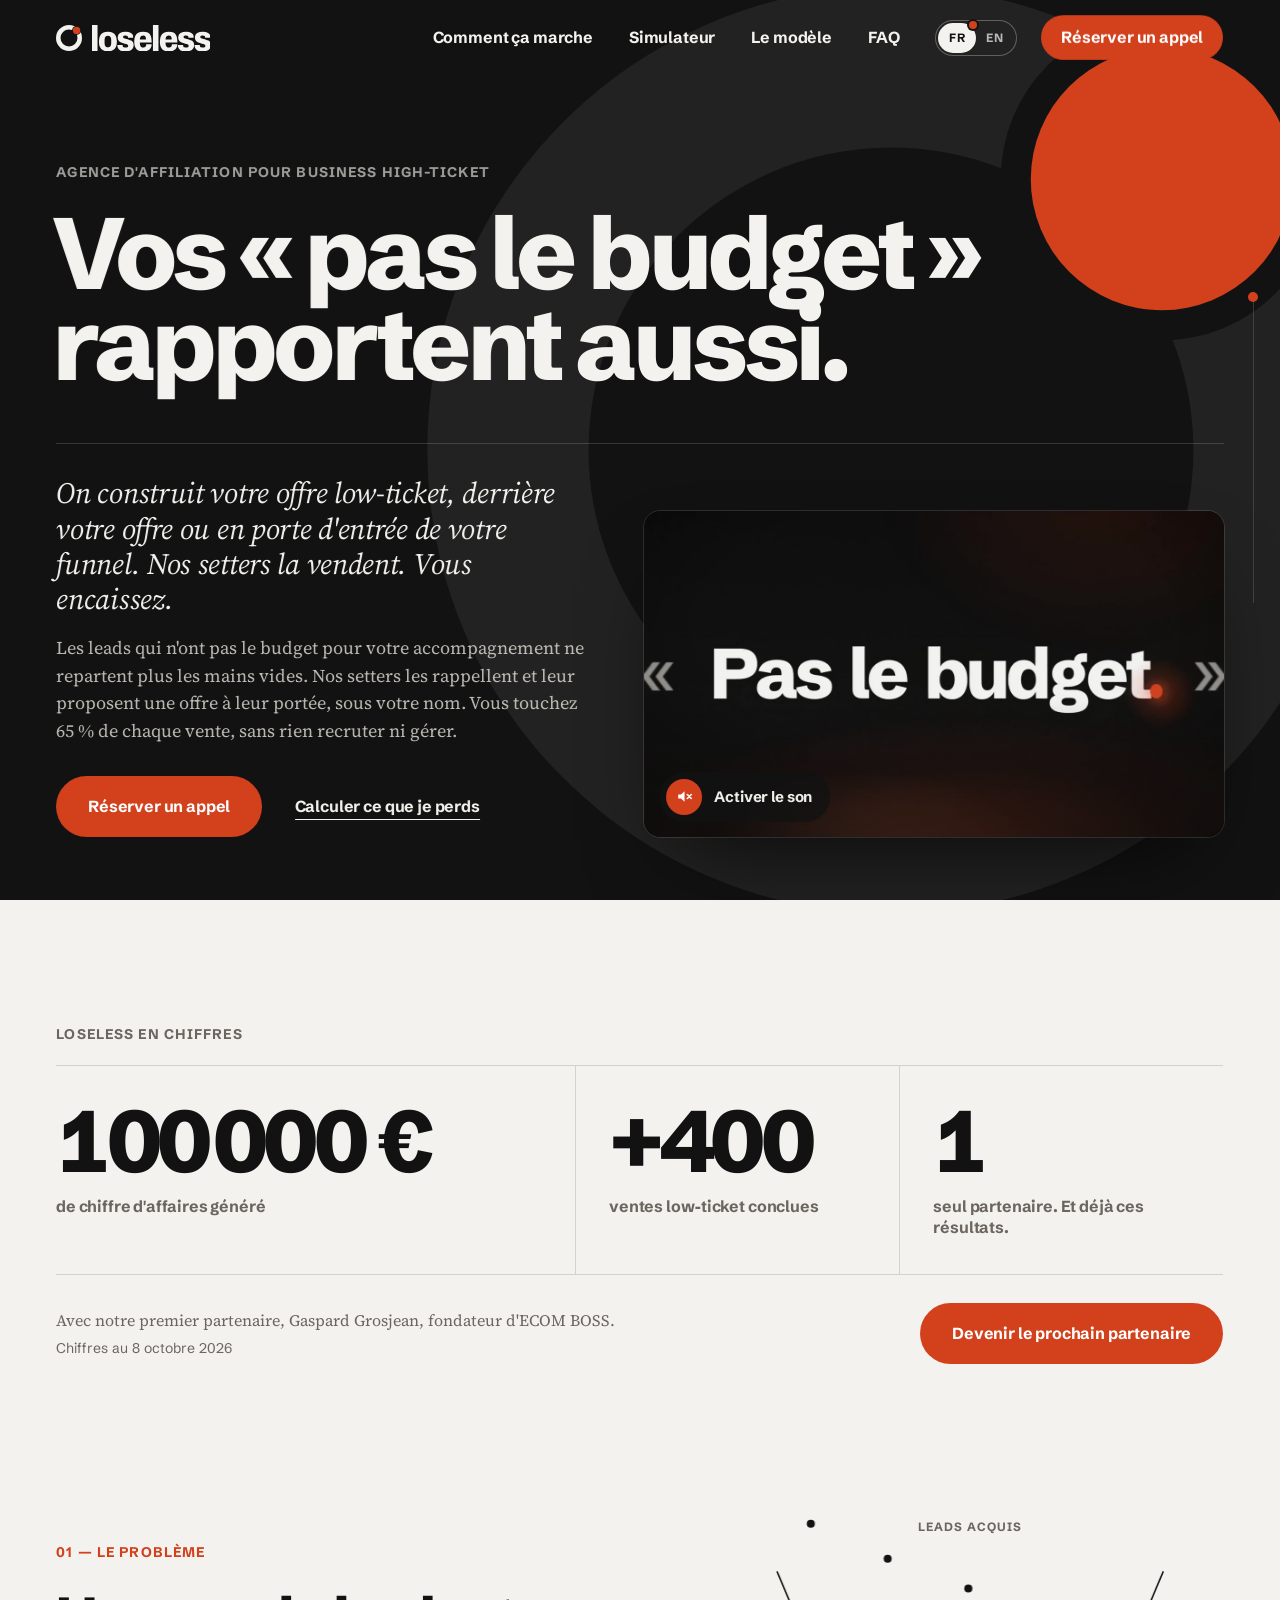
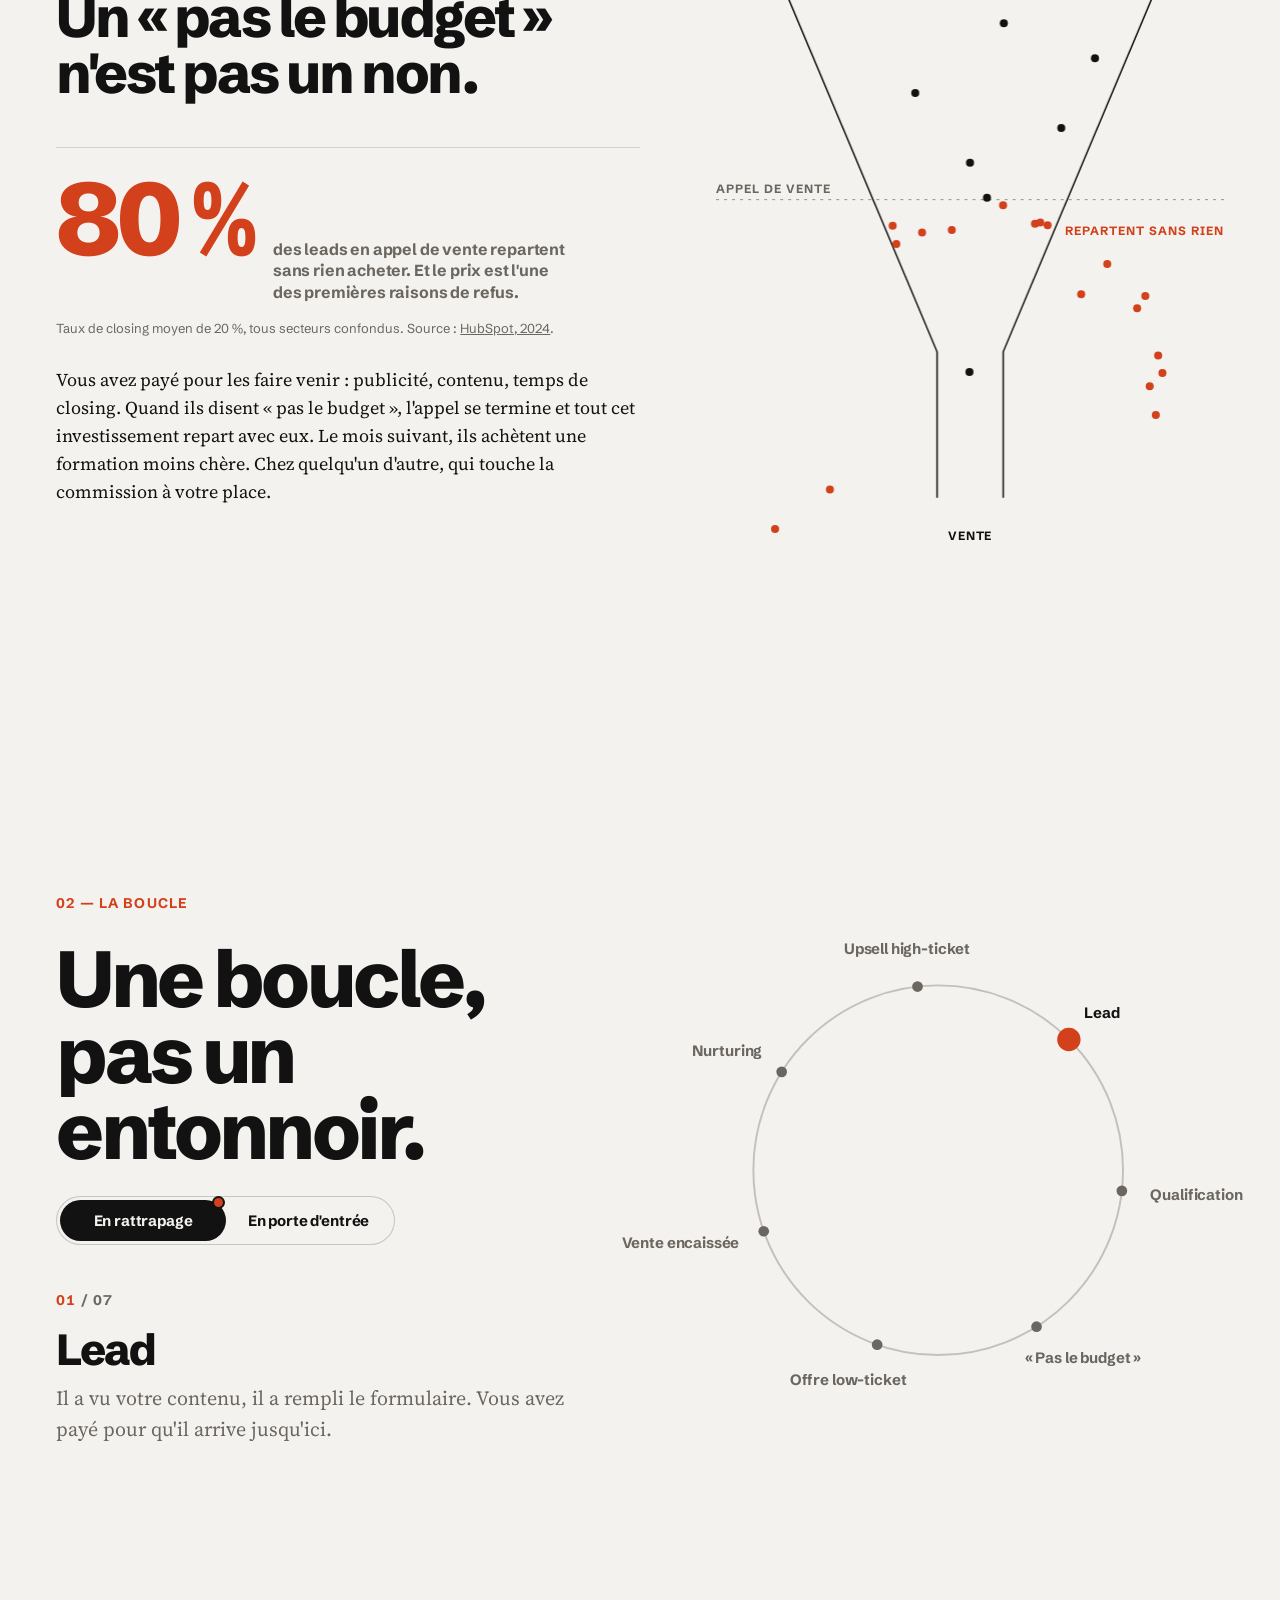
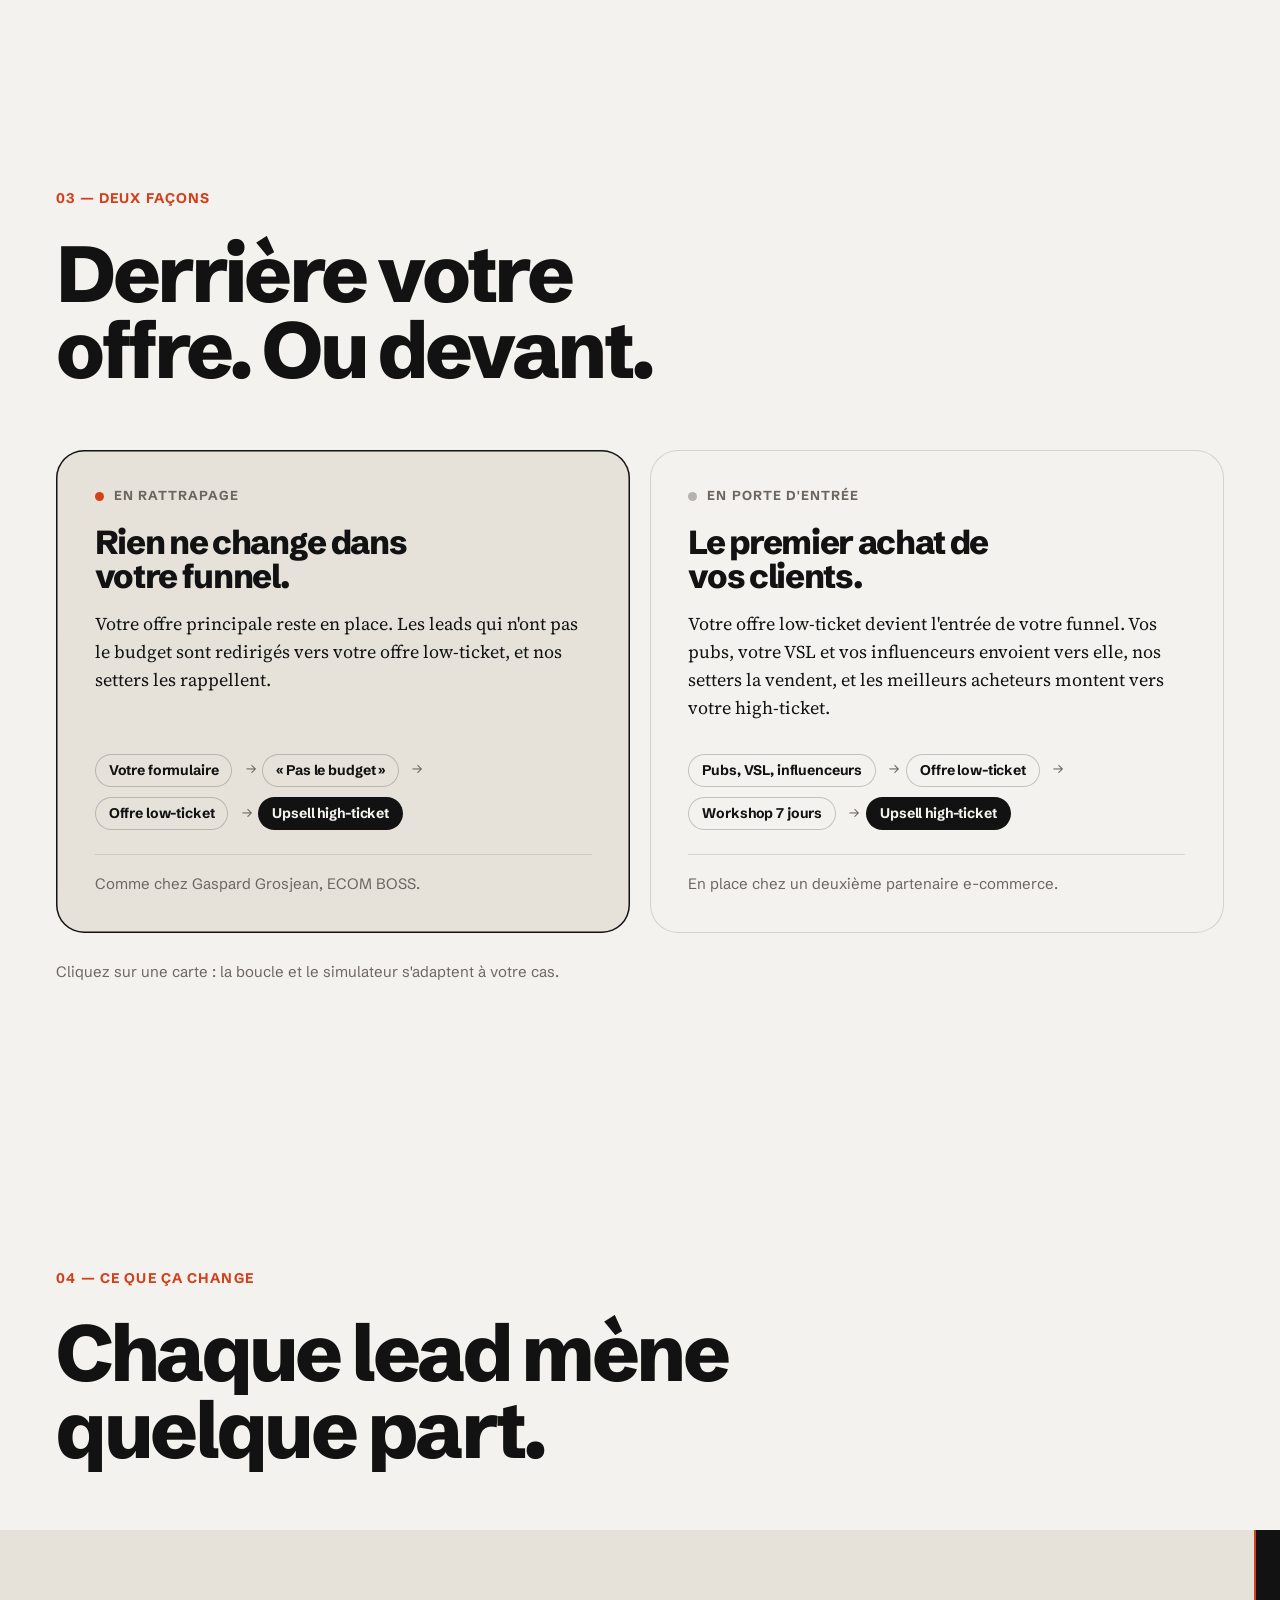
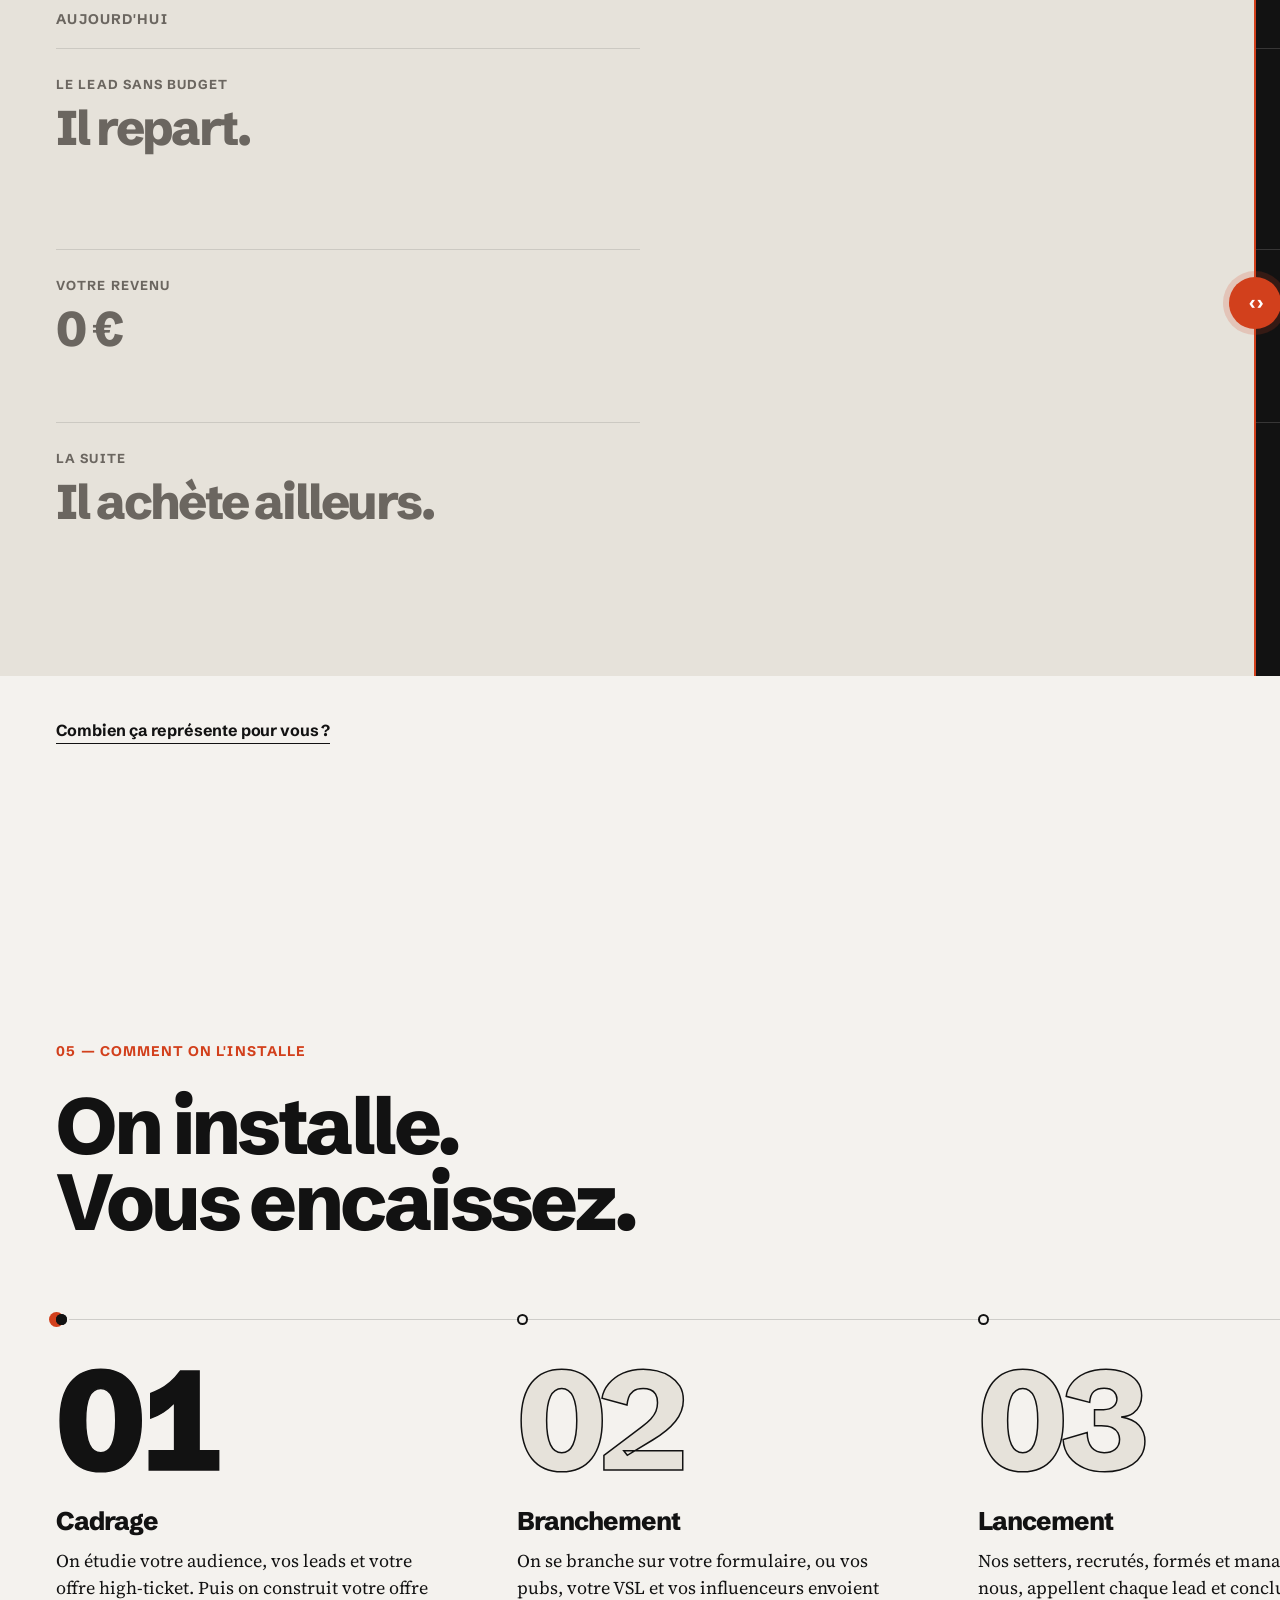
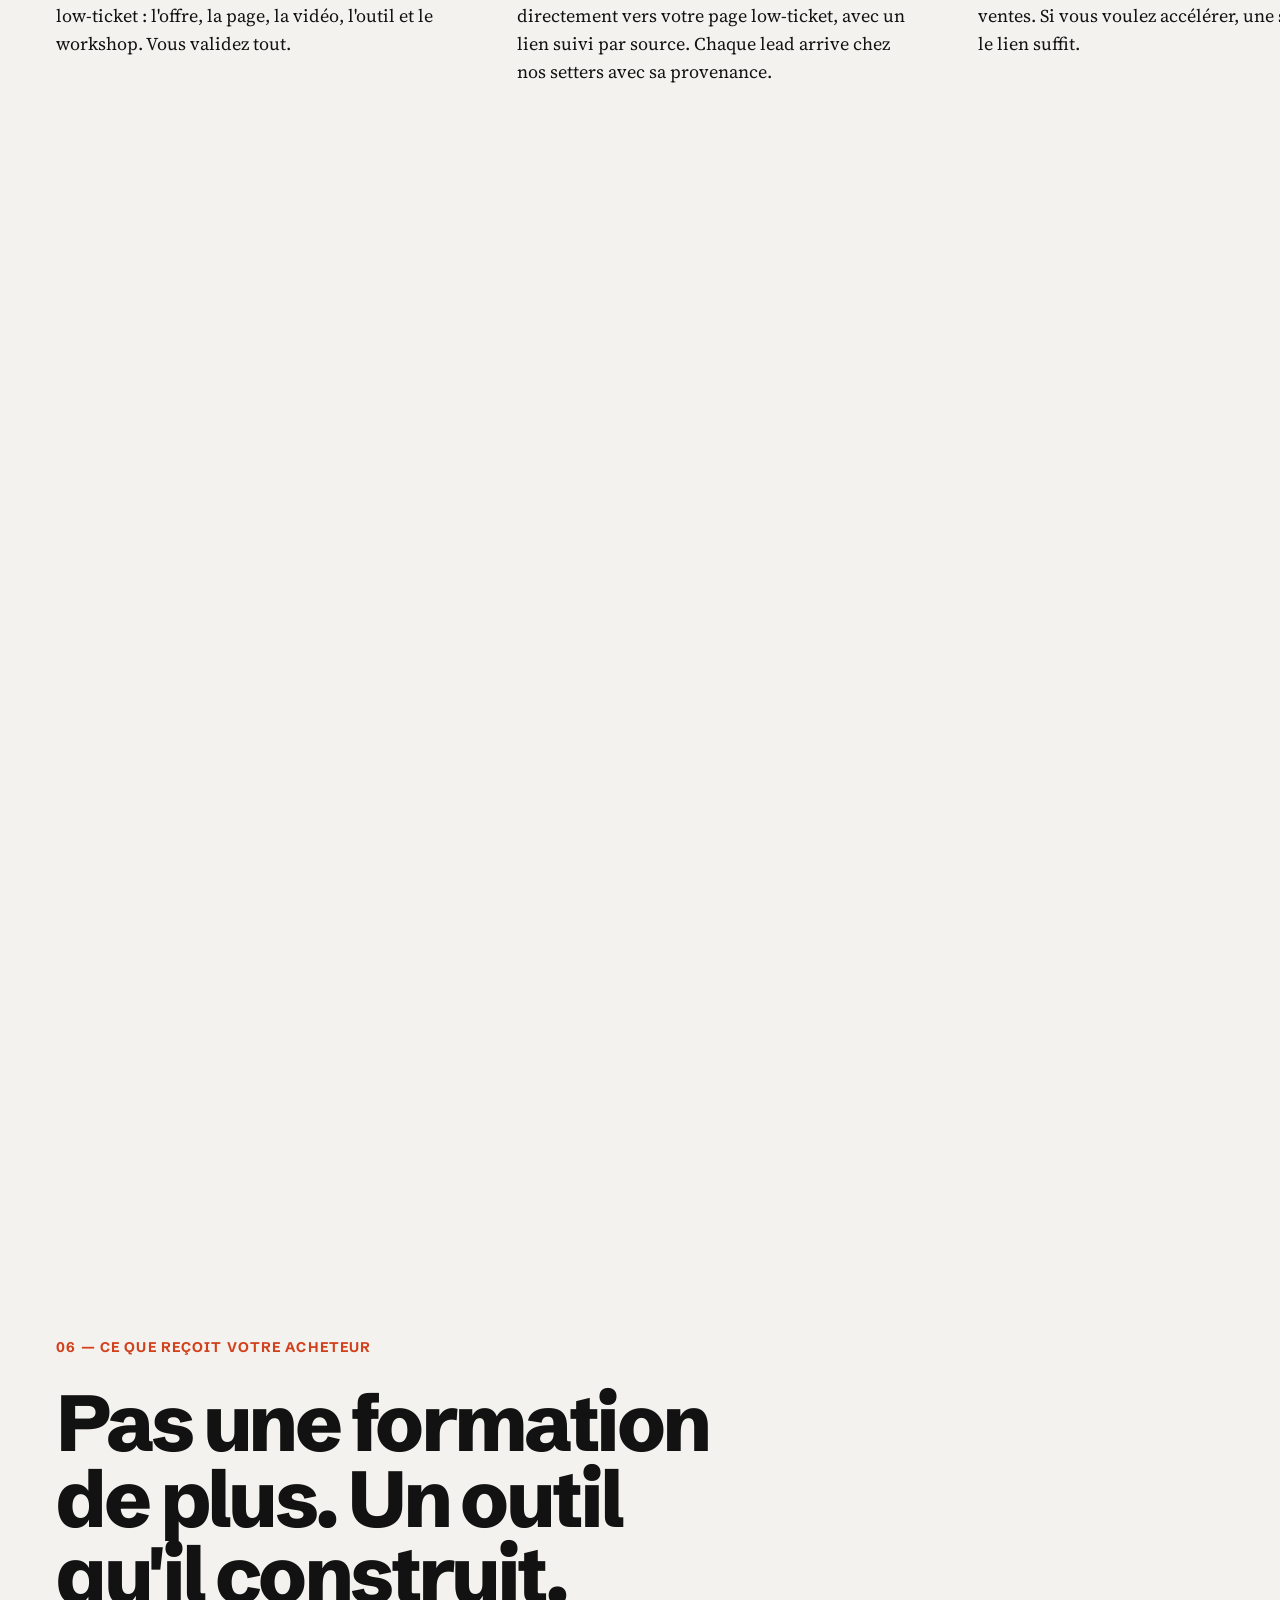
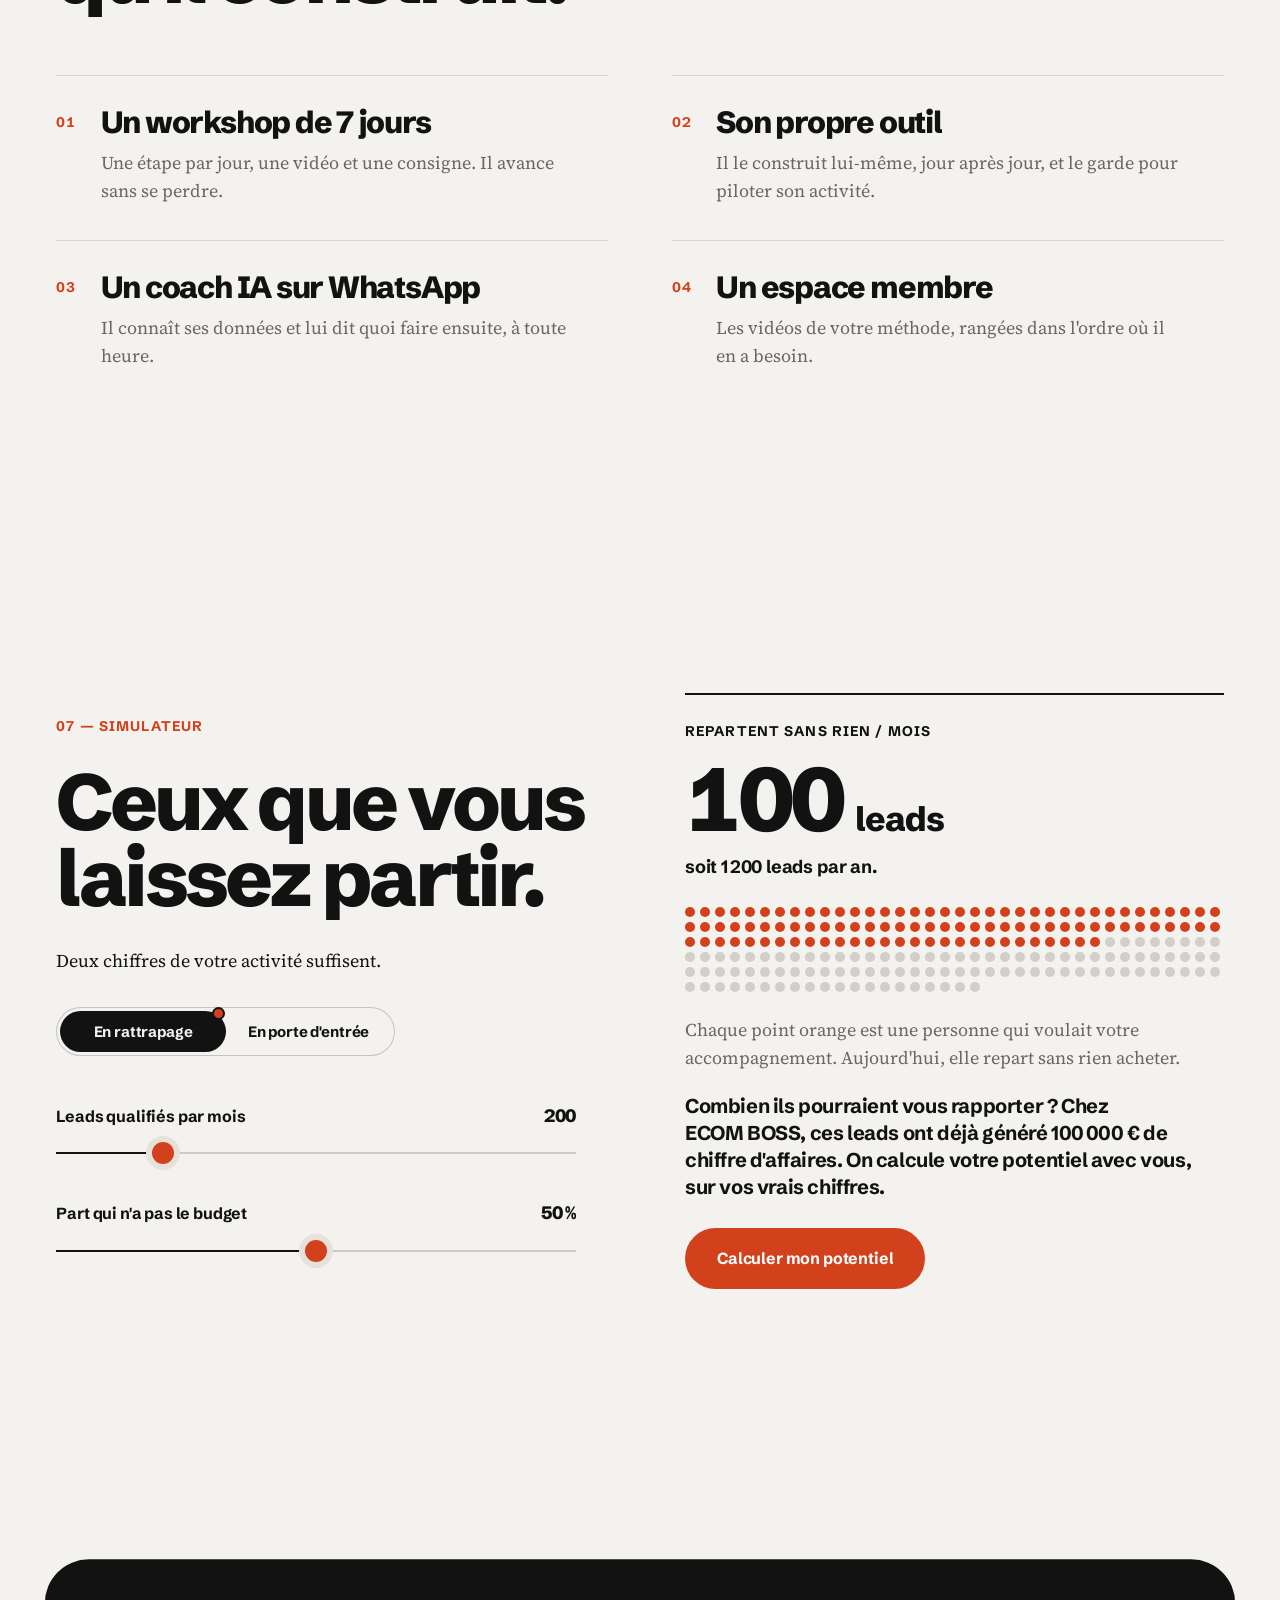
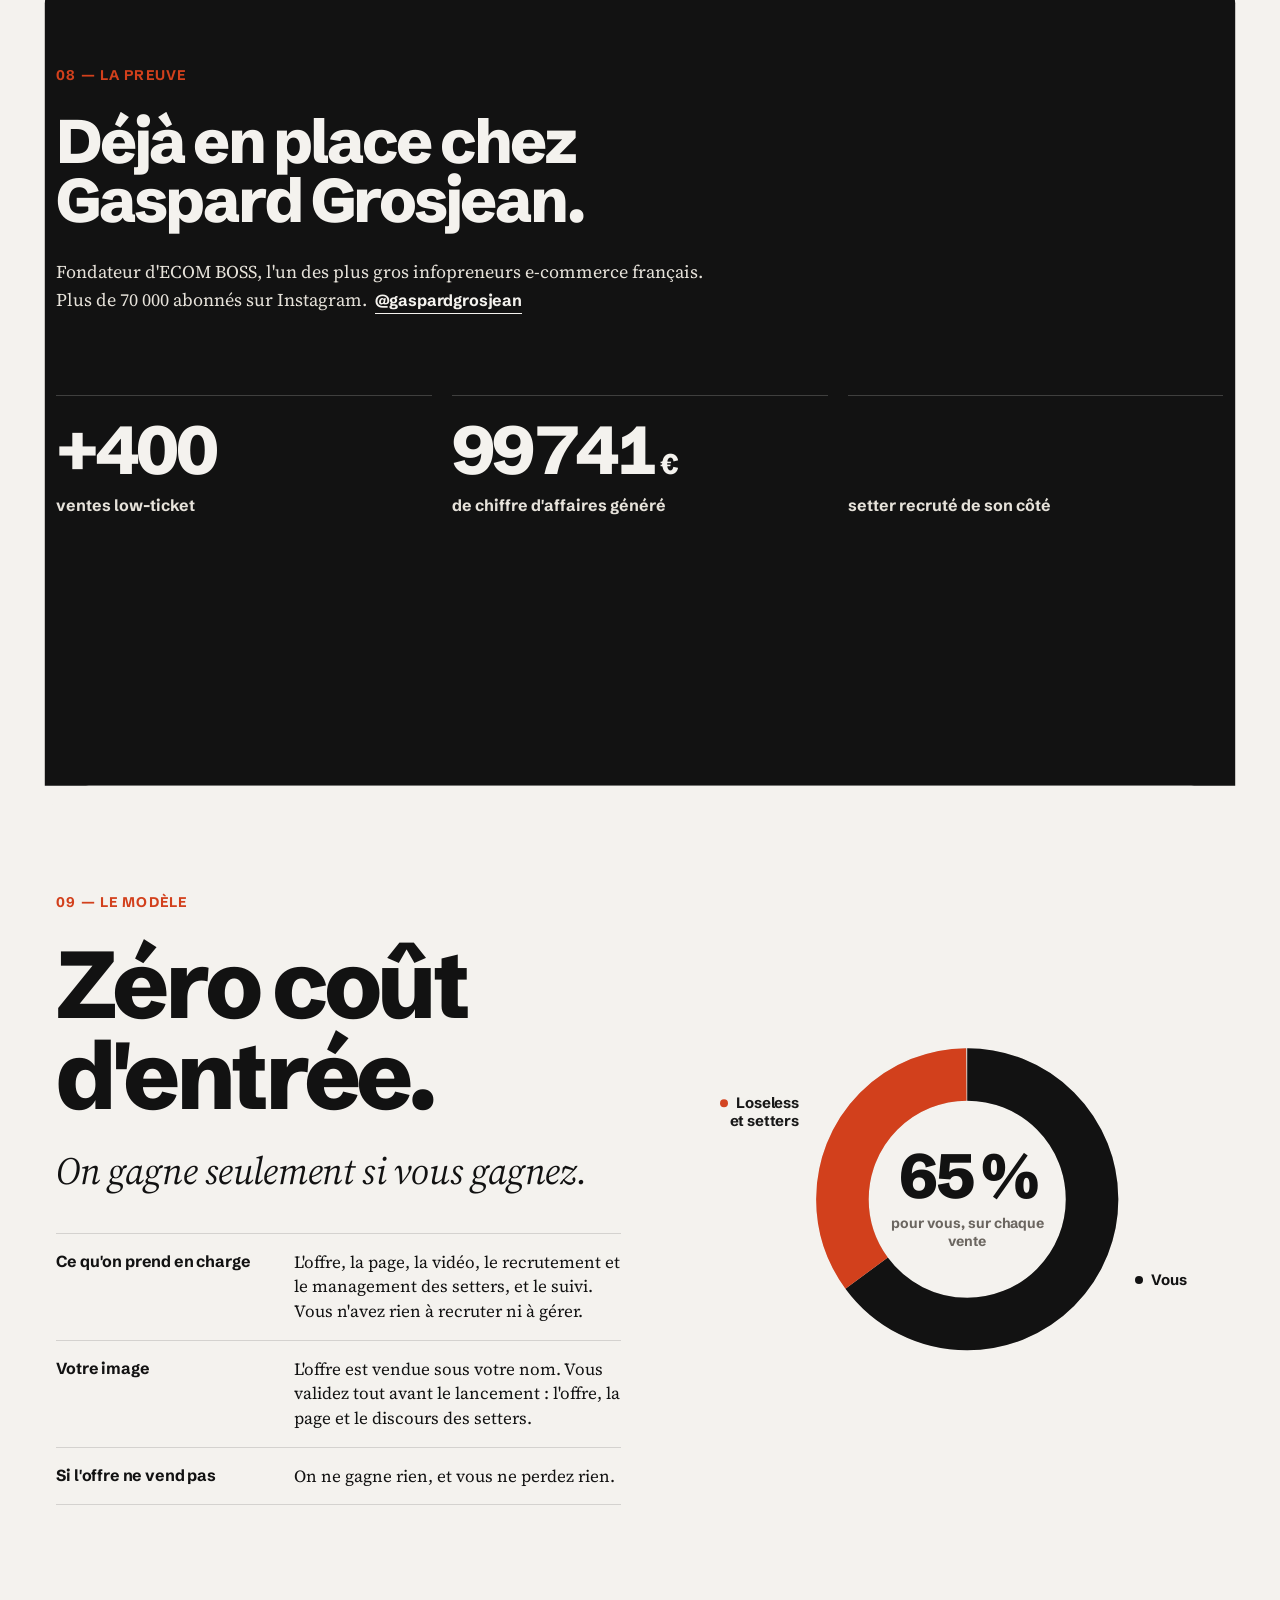
==== commit 854f7bd9: "Fluidité : anneaux sans masque SVG, cartes à leur place, plus de saut en fin de hero - Cartes « Deux" ====
--- a/index.html
+++ b/index.html
@@ -14,7 +14,7 @@
 <link rel="preconnect" href="https://fonts.googleapis.com">
 <link rel="preconnect" href="https://fonts.gstatic.com" crossorigin>
 <link rel="stylesheet" href="https://fonts.googleapis.com/css2?family=Schibsted+Grotesk:wght@400..900&family=Source+Serif+4:ital,opsz,wght@0,8..60,400..600;1,8..60,400&display=swap">
-<link rel="stylesheet" href="styles.css?v=202610181540">
+<link rel="stylesheet" href="styles.css?v=202610211600">
 <script>try{if(!matchMedia('(prefers-reduced-motion: reduce)').matches)document.documentElement.classList.add('motion')}catch(e){}</script>
 </head>
 <body>
@@ -210,13 +210,8 @@
       <div class="loop__visual" aria-hidden="true">
         <div class="loop__stage">
           <svg class="loop__ring" viewBox="0 0 100 100">
-            <defs>
-              <mask id="gap-loop" maskUnits="userSpaceOnUse" x="-10" y="-10" width="120" height="120">
-                <rect x="-10" y="-10" width="120" height="120" fill="#fff"/>
-                <circle class="loop__gap" cx="76.87" cy="23.13" r="16" fill="#000"/>
-              </mask>
-            </defs>
-            <g mask="url(#gap-loop)">
+            <!-- encoche autour du point : disque couleur du fond (pas de masque SVG, trop coûteux à redessiner à chaque image) -->
+            <g>
               <circle class="loop__track" cx="50" cy="50" r="38" fill="none" stroke="currentColor" stroke-width=".4" opacity="0"/>
               <g class="loop__ticks">
                 <circle cx="76.87" cy="23.13" r="1.1"/>
@@ -229,6 +224,7 @@
               </g>
               <circle class="loop__arc" cx="50" cy="50" r="38" fill="none" stroke="currentColor" stroke-width="16" pathLength="100" stroke-dasharray="100 100" stroke-dashoffset="0" transform="rotate(-45 50 50)"/>
             </g>
+            <circle class="loop__gap" cx="76.87" cy="23.13" r="16"/>
             <circle class="loop__dot" cx="76.87" cy="23.13" r="13" fill="#D2401C"/>
           </svg>
           <ul class="loop__labels">
@@ -634,15 +630,9 @@
     <div class="wrap cta__inner">
       <div class="cta__ring" aria-hidden="true">
         <svg viewBox="0 0 100 100">
-          <defs>
-            <mask id="gap-cta" maskUnits="userSpaceOnUse" x="-10" y="-10" width="120" height="120">
-              <rect x="-10" y="-10" width="120" height="120" fill="#fff"/>
-              <circle class="cta__gap" cx="76.87" cy="23.13" r="16" fill="#000"/>
-            </mask>
-          </defs>
-          <g mask="url(#gap-cta)">
-            <circle class="cta__stroke" cx="50" cy="50" r="38" fill="none" stroke="currentColor" stroke-width="16" pathLength="100" stroke-dasharray="100 100" stroke-dashoffset="0" transform="rotate(-45 50 50)"/>
-          </g>
+          <!-- encoche autour du point : disque couleur du fond (pas de masque SVG) -->
+          <circle class="cta__stroke" cx="50" cy="50" r="38" fill="none" stroke="currentColor" stroke-width="16" pathLength="100" stroke-dasharray="100 100" stroke-dashoffset="0" transform="rotate(-45 50 50)"/>
+          <circle class="cta__gap" cx="76.87" cy="23.13" r="16"/>
           <circle class="cta__dot" cx="76.87" cy="23.13" r="13" fill="#D2401C"/>
         </svg>
       </div>
@@ -685,6 +675,6 @@
 <script src="vendor/SplitText.min.js" defer></script>
 <script src="vendor/CustomEase.min.js" defer></script>
 <script src="vendor/lenis.min.js" defer></script>
-<script src="main.js?v=202610181540" defer></script>
+<script src="main.js?v=202610211600" defer></script>
 </body>
 </html>
--- a/styles.css
+++ b/styles.css
@@ -394,6 +394,7 @@
 /* calques créés dès le chargement (pas au premier scroll) */
 html.motion .hero__clip, html.motion .hero__stage { will-change: transform; }
 .hero.is-exiting { background: transparent; min-height: var(--hero-h); }
+.hero.is-gone { visibility: hidden; }
 /* le disque ne dessine rien (pas de fond) : simple contour de découpe, quasi gratuit */
 .hero.is-exiting .hero__clip {
   position: absolute; left: 0; top: 0;
@@ -708,6 +709,7 @@
   color: var(--encre);
 }
 .loop__ring { width: 100%; height: 100%; overflow: visible; }
+.loop__gap { fill: var(--papier); }
 .loop__track { color: rgba(107, 102, 96, .35); }
 .loop__ticks circle { fill: var(--pierre); transition: fill .4s var(--ease); }
 .loop__ticks circle.is-done { fill: var(--encre); }
@@ -857,14 +859,15 @@
   padding: clamp(28px, 3vw, 44px);
   border-radius: 28px;
   box-shadow: inset 0 0 0 1px rgba(18, 18, 18, .14);
-  transition: background-color .6s var(--ease), box-shadow .6s var(--ease), transform .6s var(--ease);
+  /* survol sur « translate » (pas « transform », animé par GSAP à l'apparition des cartes) */
+  transition: background-color .6s var(--ease), box-shadow .6s var(--ease), translate .6s var(--ease);
 }
 html:not([data-mode="entree"]) .way[data-way="rattrapage"],
 html[data-mode="entree"] .way[data-way="entree"] {
   background: var(--craie);
   box-shadow: inset 0 0 0 1.5px var(--encre);
 }
-.way:hover { transform: translateY(-3px); }
+@media (hover: hover) { .way:hover { translate: 0 -3px; } }
 .way__label {
   display: flex; align-items: center; gap: 10px;
   font: 700 13px/1.2 var(--sans);
@@ -1504,7 +1507,8 @@
   pointer-events: none;
 }
 .cta__inner > *:not(.cta__ring) { position: relative; }
-.cta__ring svg { width: 100%; height: 100%; overflow: visible; }
+.cta__ring svg { width: 100%; height: 100%; overflow: visible; will-change: transform; }
+.cta__gap { fill: var(--encre); }
 .cta__inner {
   position: relative;
   min-height: calc(92vh - var(--overlap));
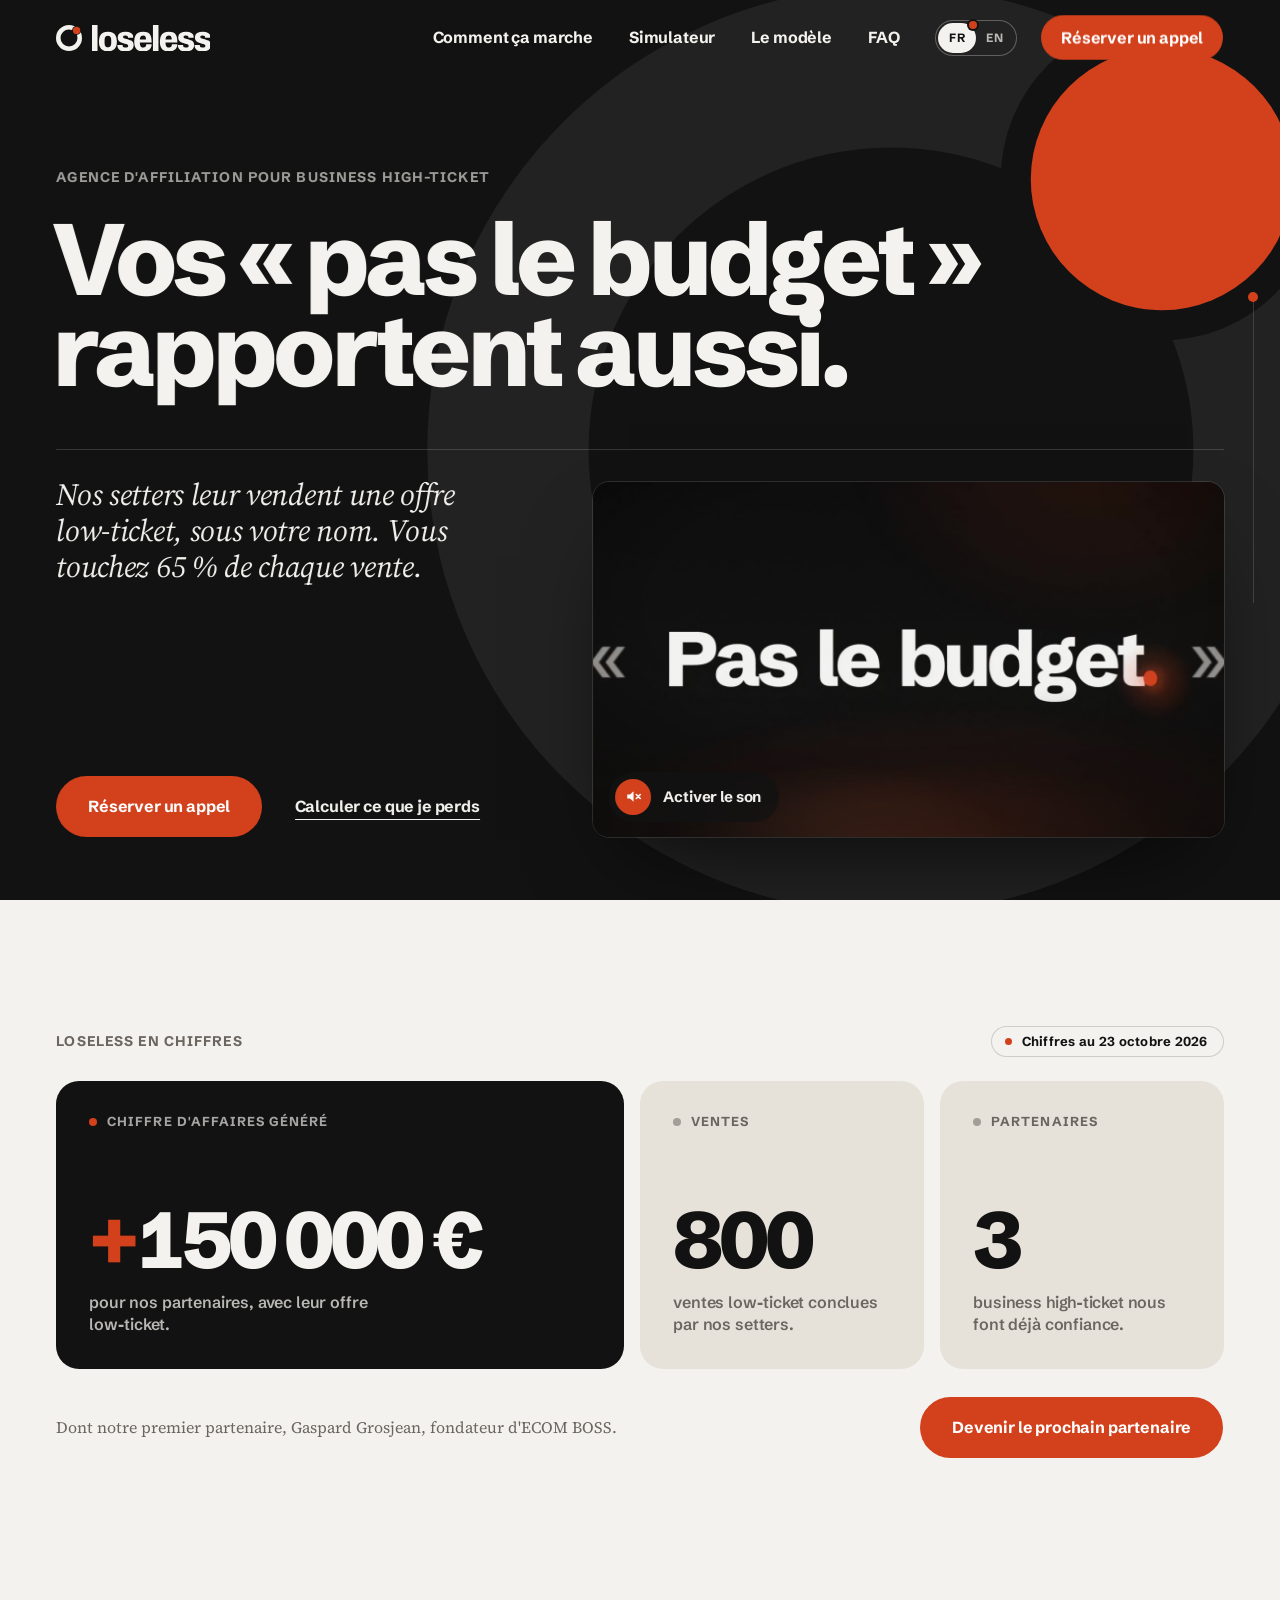
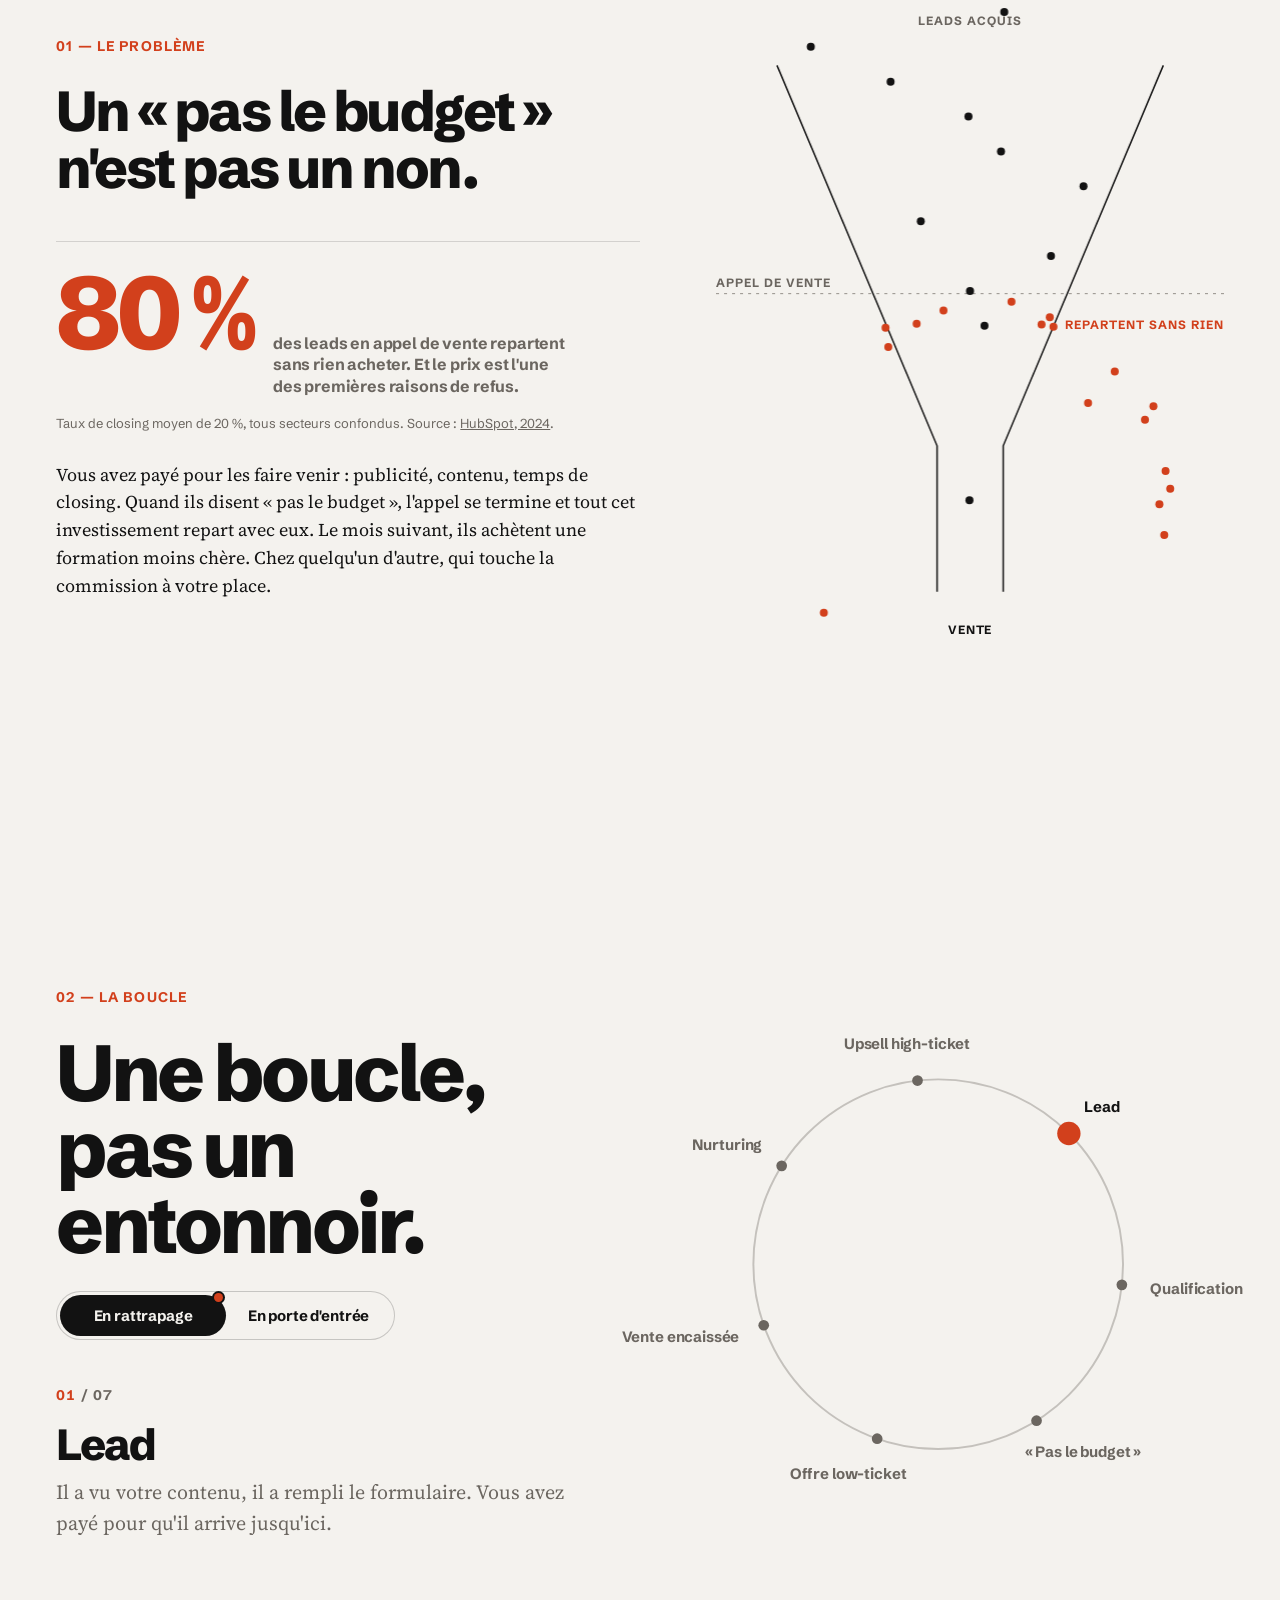
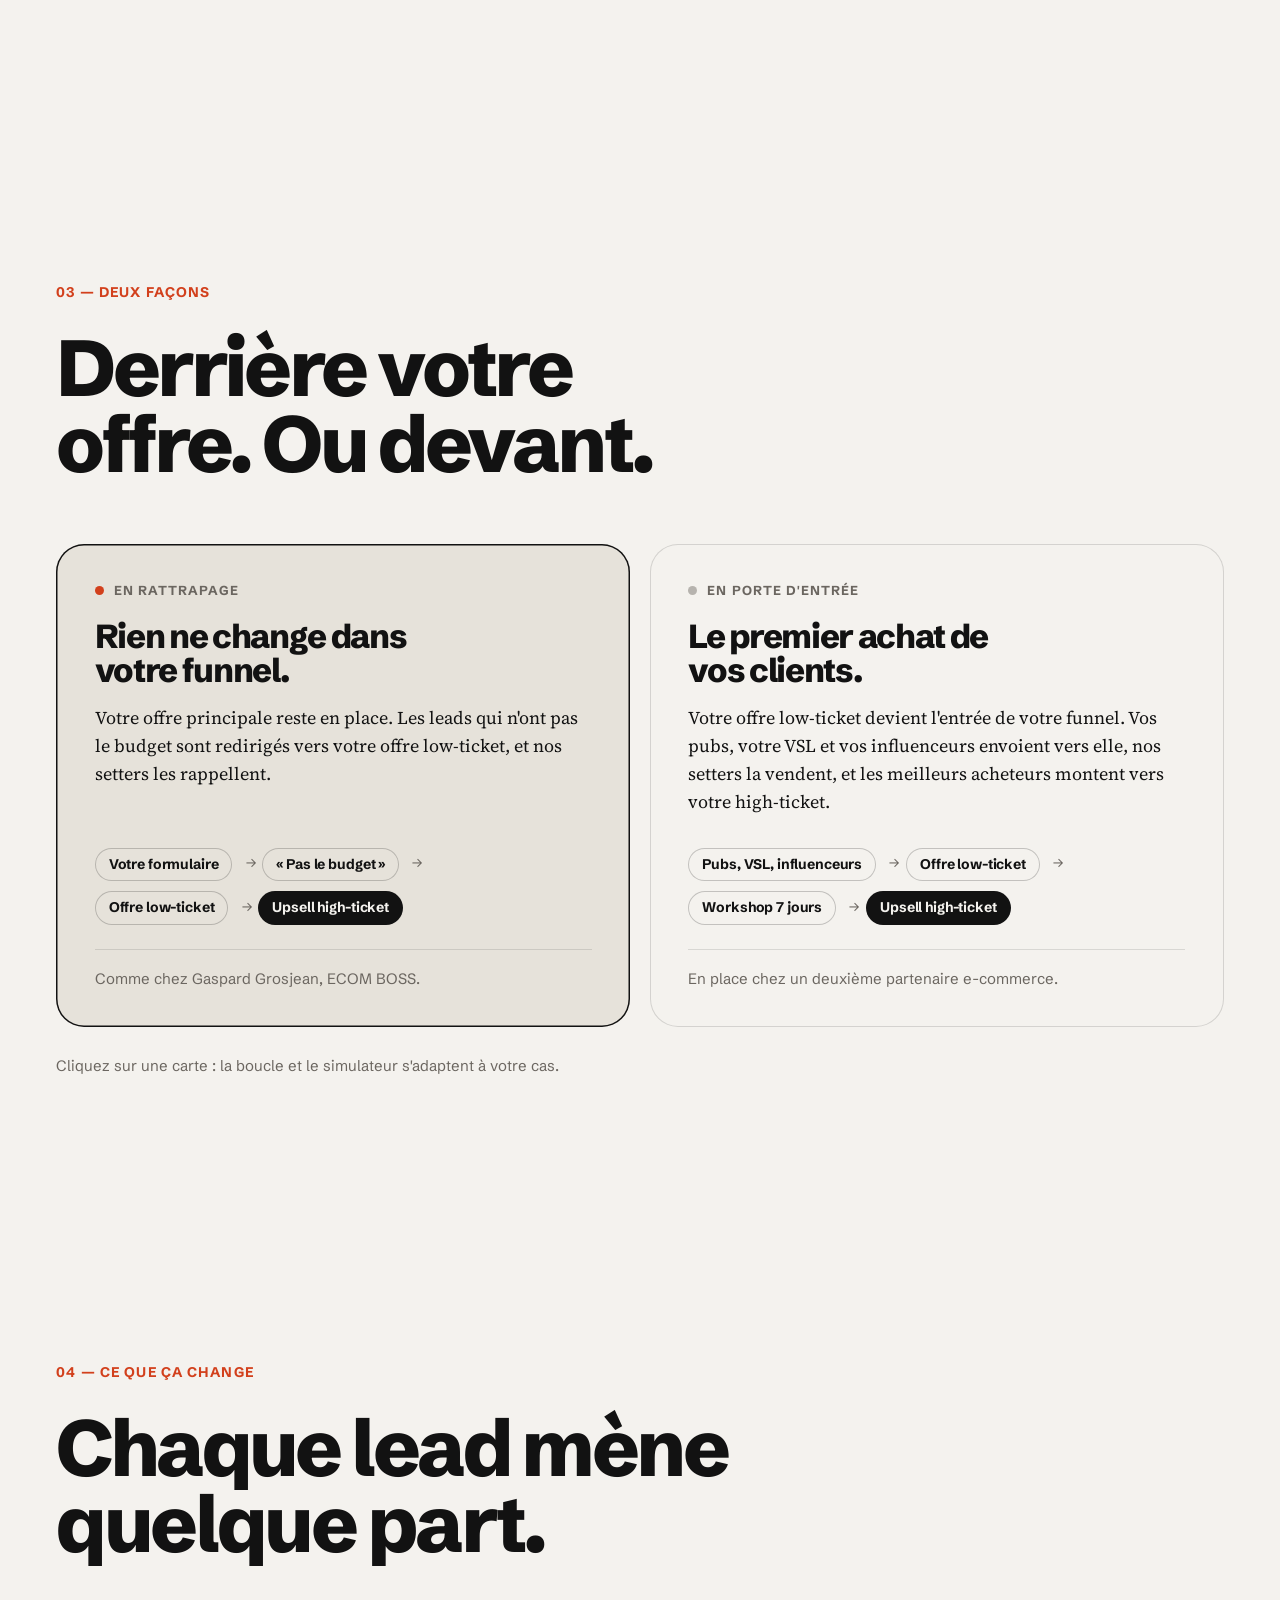
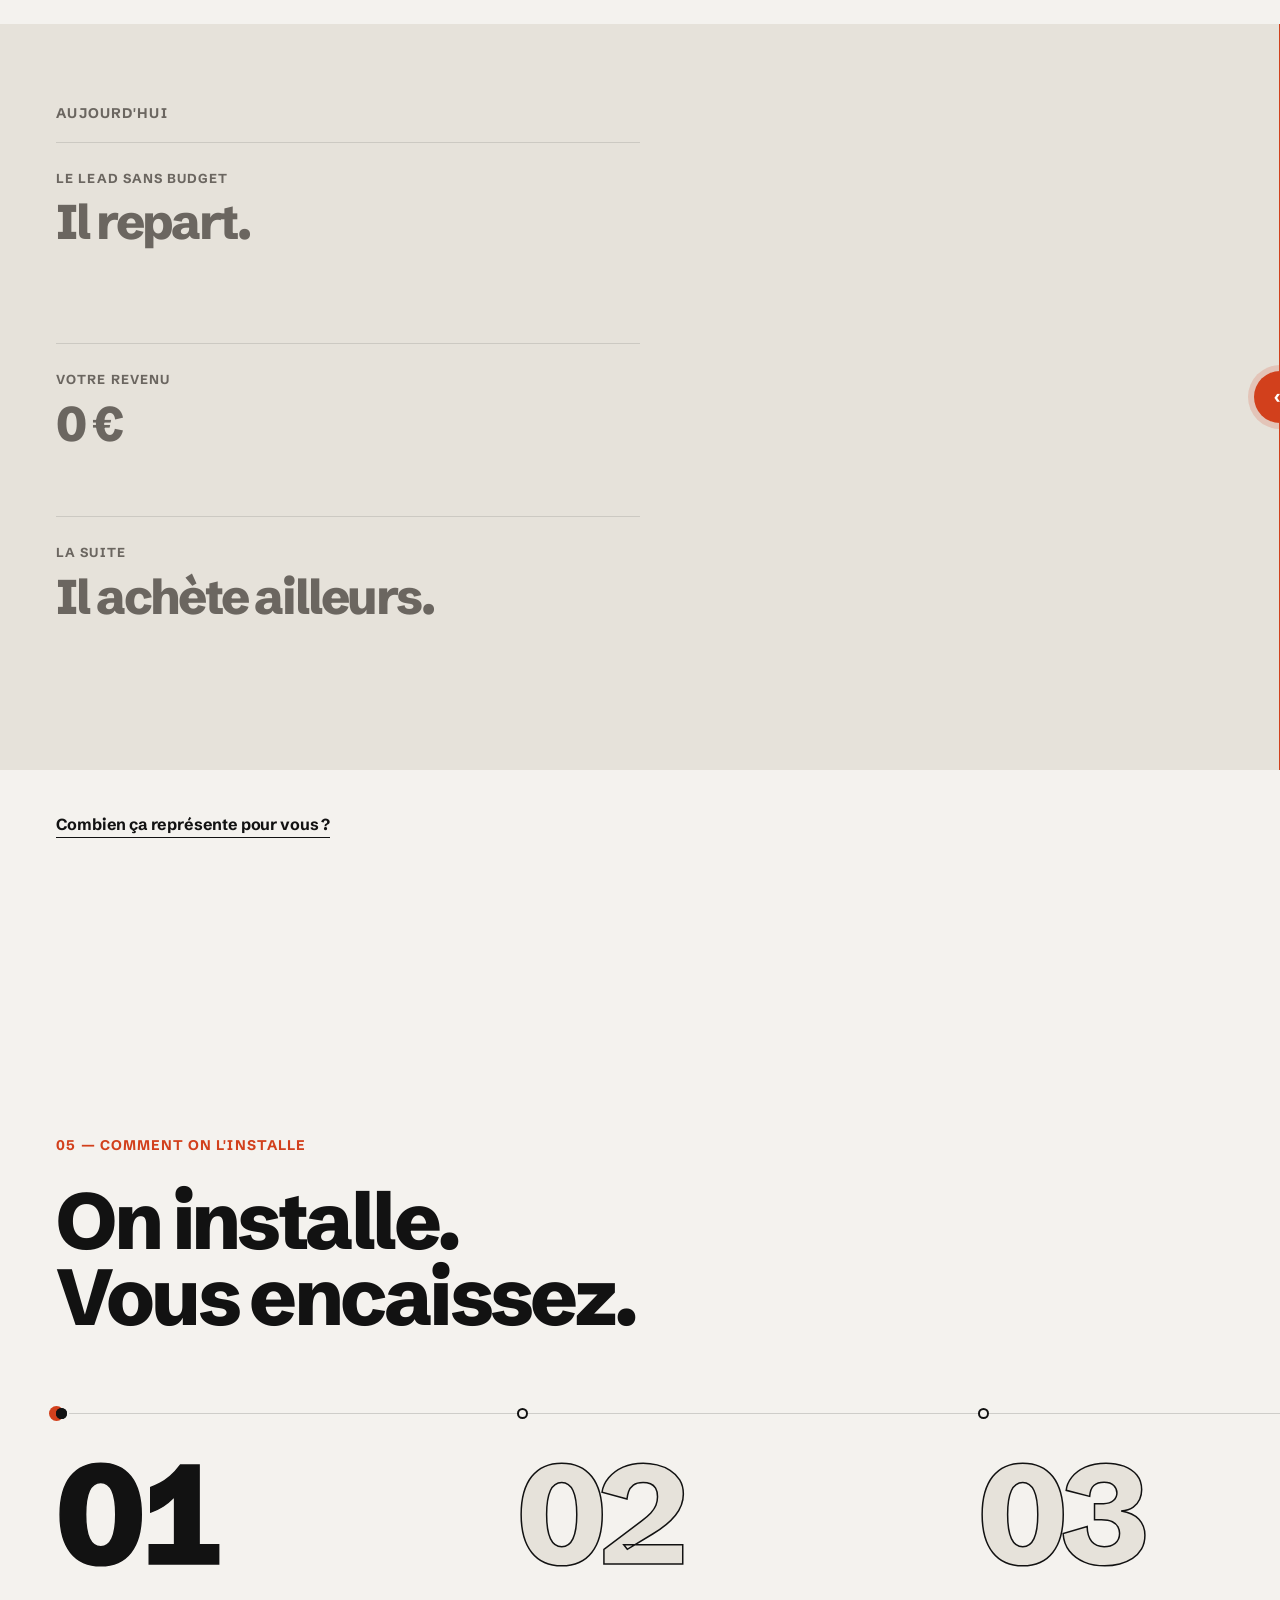
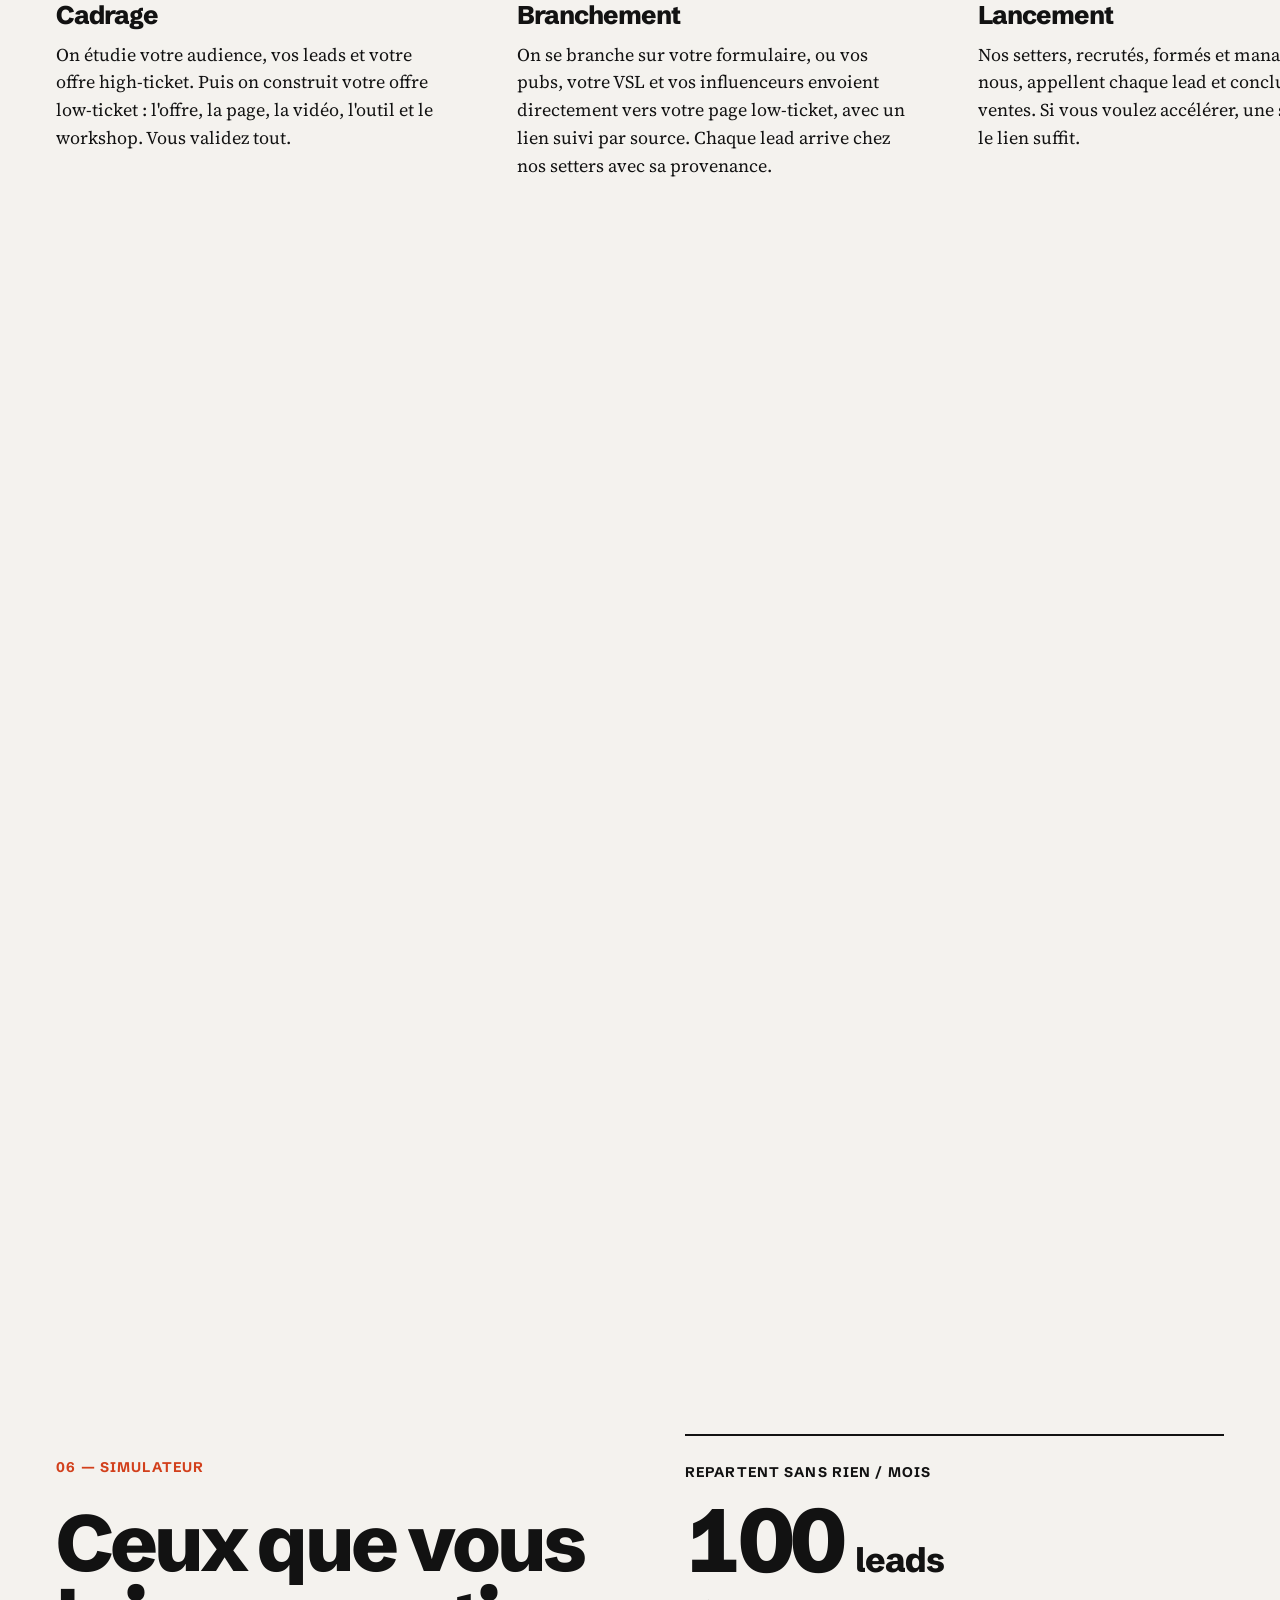
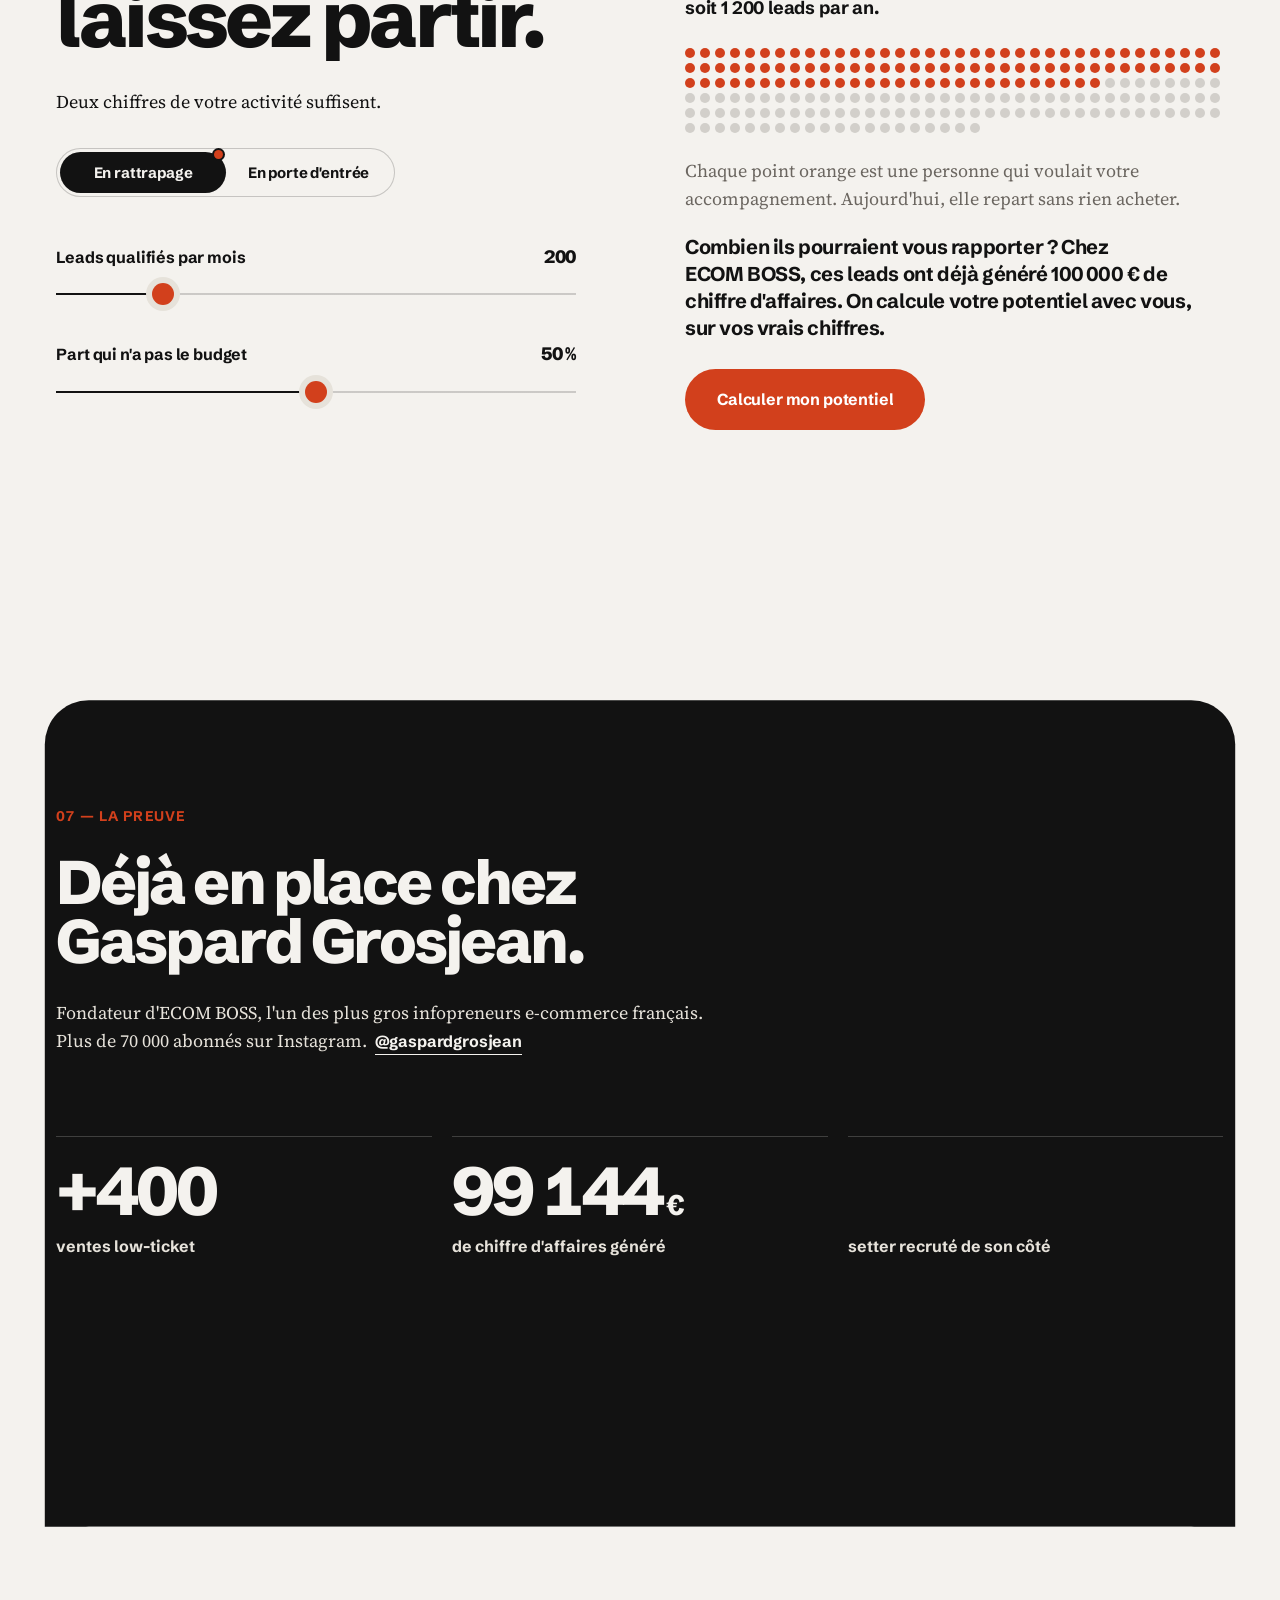
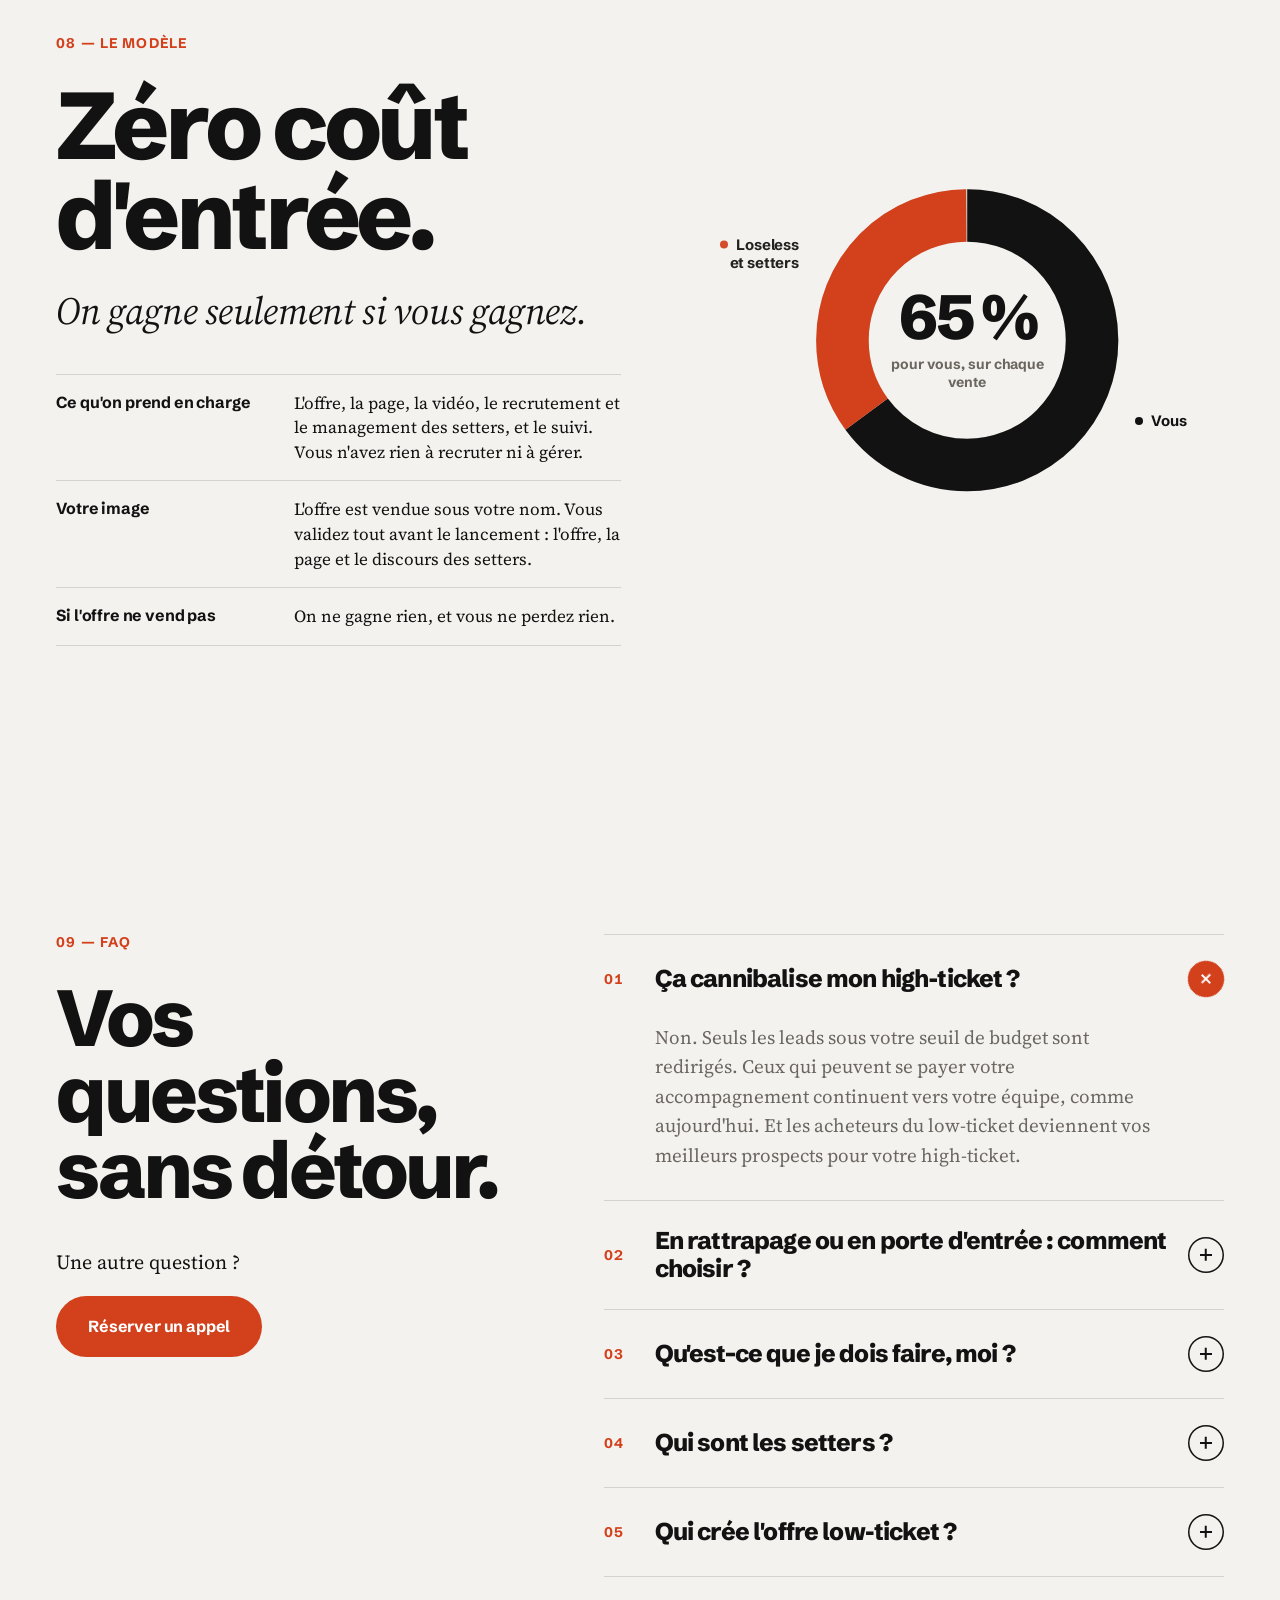
==== commit 864a05d8: "Hero allégé, section acheteur retirée, bande chiffres refaite (+150 000 €, 800 ventes, 3 partenaires" ====
--- a/index.html
+++ b/index.html
@@ -14,7 +14,7 @@
 <link rel="preconnect" href="https://fonts.googleapis.com">
 <link rel="preconnect" href="https://fonts.gstatic.com" crossorigin>
 <link rel="stylesheet" href="https://fonts.googleapis.com/css2?family=Schibsted+Grotesk:wght@400..900&family=Source+Serif+4:ital,opsz,wght@0,8..60,400..600;1,8..60,400&display=swap">
-<link rel="stylesheet" href="styles.css?v=202610211600">
+<link rel="stylesheet" href="styles.css?v=202610231530">
 <script>try{if(!matchMedia('(prefers-reduced-motion: reduce)').matches)document.documentElement.classList.add('motion')}catch(e){}</script>
 </head>
 <body>
@@ -104,8 +104,7 @@
       <h1 class="hero__title">Vos «&nbsp;pas le budget&nbsp;»<br class="br-desk"> rapportent aussi.</h1>
       <div class="hero__bottom">
         <div class="hero__copy">
-          <p class="hero__promise promise">On construit votre offre low-ticket, derrière votre offre ou en porte d'entrée de votre funnel. Nos setters la vendent. Vous encaissez.</p>
-          <p class="hero__text">Les leads qui n'ont pas le budget pour votre accompagnement ne repartent plus les mains vides. Nos setters les rappellent et leur proposent une offre à leur portée, sous votre nom. Vous touchez 65&nbsp;% de chaque vente, sans rien recruter ni gérer.</p>
+          <p class="hero__promise promise">Nos setters leur vendent une offre <span class="nobr">low-ticket</span>, sous votre nom. Vous touchez 65&nbsp;% de chaque vente.</p>
           <div class="hero__ctas">
             <a class="btn btn--primary" href="reserver.html" data-book data-magnetic><span class="btn__label" data-text="Réserver un appel">Réserver un appel</span></a>
             <a class="link link--strong" href="#simulateur">Calculer ce que je perds</a>
@@ -130,27 +129,28 @@
     <div class="wrap">
       <div class="figures__top" data-fade>
         <h2 class="figures__title" id="t-figures">Loseless en chiffres</h2>
+        <p class="figures__date"><span class="figures__dot" aria-hidden="true"></span>Chiffres au 23&nbsp;octobre 2026</p>
       </div>
       <ul class="figures__list" data-stagger>
-        <li class="figure">
-          <span class="figure__num"><span data-count="100000" data-suffix="&nbsp;€">100&#8239;000&nbsp;€</span></span>
-          <span class="figure__label">de chiffre d'affaires généré</span>
+        <li class="figure figure--lead">
+          <span class="figure__kicker">Chiffre d'affaires généré</span>
+          <span class="figure__num"><span class="figure__plus">+</span><span data-count="150000" data-suffix="&nbsp;€">150&nbsp;000&nbsp;€</span></span>
+          <span class="figure__label">pour nos partenaires, avec leur offre low&#8209;ticket.</span>
           <span class="figure__note" data-ca-note hidden></span>
         </li>
         <li class="figure">
-          <span class="figure__num"><span data-count="400" data-prefix="+">+400</span></span>
-          <span class="figure__label">ventes low&#8209;ticket conclues</span>
+          <span class="figure__kicker">Ventes</span>
+          <span class="figure__num"><span data-count="800">800</span></span>
+          <span class="figure__label">ventes low&#8209;ticket conclues par nos setters.</span>
         </li>
         <li class="figure">
-          <span class="figure__num"><span data-count="1">1</span></span>
-          <span class="figure__label">seul partenaire. Et déjà ces résultats.</span>
+          <span class="figure__kicker">Partenaires</span>
+          <span class="figure__num"><span data-count="3">3</span></span>
+          <span class="figure__label">business high&#8209;ticket nous font déjà confiance.</span>
         </li>
       </ul>
       <div class="figures__foot" data-fade>
-        <div class="figures__context">
-          <p>Avec notre premier partenaire, Gaspard Grosjean, fondateur d'ECOM&nbsp;BOSS.</p>
-          <p class="figures__date">Chiffres au 8&nbsp;octobre 2026</p>
-        </div>
+        <p class="figures__context">Dont notre premier partenaire, Gaspard Grosjean, fondateur d'ECOM&nbsp;BOSS.</p>
         <a class="btn btn--primary" href="reserver.html" data-book data-magnetic><span class="btn__label" data-text="Devenir le prochain partenaire">Devenir le prochain partenaire</span></a>
       </div>
     </div>
@@ -409,31 +409,12 @@
     </div>
   </section>
 
-  <!-- 06 — CE QUE REÇOIT VOTRE ACHETEUR -->
-  <section class="section buyer" id="acheteur" aria-labelledby="t-buyer">
-    <div class="wrap">
-      <p class="eyebrow" data-fade>06 — Ce que reçoit votre acheteur</p>
-      <h2 id="t-buyer" class="h2 buyer__title" data-split>Pas une formation de plus. Un outil qu'il construit.</h2>
-      <ul class="buyer__grid" data-stagger>
-        <li class="buyer__item"><span class="buyer__num">01</span><h3>Un workshop de 7&nbsp;jours</h3><p>Une étape par jour, une vidéo et une consigne. Il avance sans se perdre.</p></li>
-        <li class="buyer__item"><span class="buyer__num">02</span><h3>Son propre outil</h3><p>Il le construit lui-même, jour après jour, et le garde pour piloter son activité.</p></li>
-        <li class="buyer__item"><span class="buyer__num">03</span><h3>Un coach IA sur WhatsApp</h3><p>Il connaît ses données et lui dit quoi faire ensuite, à toute heure.</p></li>
-        <li class="buyer__item"><span class="buyer__num">04</span><h3>Un espace membre</h3><p>Les vidéos de votre méthode, rangées dans l'ordre où il en a besoin.</p></li>
-      </ul>
-      <!-- Captures (une de l'outil, une du coach) : à ajouter ici dans .buyer__shots, puis retirer « hidden ».
-      <div class="buyer__shots" hidden>
-        <figure><img src="assets/acheteur/outil.jpg" alt="L'outil construit par l'acheteur"></figure>
-        <figure><img src="assets/acheteur/coach.jpg" alt="Le coach IA sur WhatsApp"></figure>
-      </div> -->
-    </div>
-  </section>
-
-  <!-- 07 — SIMULATEUR (deux modes) -->
+  <!-- 06 — SIMULATEUR (deux modes) -->
   <section class="section sim pre-rise" id="simulateur" aria-labelledby="t-sim">
     <div class="sim__bg" aria-hidden="true"></div>
     <div class="wrap sim__grid">
       <div class="sim__copy">
-        <p class="eyebrow" data-fade>07 — Simulateur</p>
+        <p class="eyebrow" data-fade>06 — Simulateur</p>
         <h2 id="t-sim" class="h2" data-split data-alt="Combien entrent chez vous&nbsp;?">Ceux que vous laissez partir.</h2>
         <p class="body" data-fade data-alt="Deux hypothèses suffisent.">Deux chiffres de votre activité suffisent.</p>
         <div class="sim__mode" data-fade><div class="mode" role="group" aria-label="Façon de brancher Loseless"><button class="mode__opt" type="button" data-mode-set="rattrapage" aria-pressed="true">En rattrapage</button><button class="mode__opt" type="button" data-mode-set="entree" aria-pressed="false">En porte d'entrée</button></div></div>
@@ -471,7 +452,7 @@
   <section class="section proof rise rise--dark" aria-labelledby="t-proof">
     <div class="rise__bg" aria-hidden="true"></div>
     <div class="wrap proof__inner">
-      <p class="eyebrow" data-fade>08 — La preuve</p>
+      <p class="eyebrow" data-fade>07 — La preuve</p>
       <h2 id="t-proof" class="h2 h2--mid" data-split>Déjà en place chez Gaspard Grosjean.</h2>
       <p class="proof__intro" data-fade>Fondateur d'ECOM&nbsp;BOSS, l'un des plus gros infopreneurs e-commerce français. Plus de 70&nbsp;000 abonnés sur Instagram. <a class="link link--strong" href="https://www.instagram.com/gaspardgrosjean/" target="_blank" rel="noopener">@gaspardgrosjean<span class="sr-only"> (s'ouvre dans un nouvel onglet)</span></a></p>
       <ul class="proof__stats" data-stagger>
@@ -496,7 +477,7 @@
     <div class="rise__bg" aria-hidden="true"></div>
     <div class="wrap model__grid">
       <div class="model__head">
-        <p class="eyebrow" data-fade>09 — Le modèle</p>
+        <p class="eyebrow" data-fade>08 — Le modèle</p>
         <h2 id="t-model" class="h2" data-split>Zéro coût d'entrée.</h2>
         <p class="promise model__promise" data-fade>On gagne seulement si vous gagnez.</p>
       </div>
@@ -527,12 +508,12 @@
     </div>
   </section>
 
-  <!-- 10 — FAQ -->
+  <!-- 09 — FAQ -->
   <section class="section faq" id="faq" aria-labelledby="t-faq">
     <div class="wrap faq__grid">
       <div class="faq__side">
         <div class="faq__head">
-          <p class="eyebrow" data-fade>10 — FAQ</p>
+          <p class="eyebrow" data-fade>09 — FAQ</p>
           <h2 id="t-faq" class="h2" data-split>Vos questions, sans détour.</h2>
         </div>
         <div class="faq__aside" data-fade>
@@ -617,7 +598,7 @@
   <section class="section forwho pre-rise" id="pour-qui" aria-labelledby="t-forwho">
     <div class="wrap forwho__grid">
       <div>
-        <p class="eyebrow" data-fade>11 — Pour qui</p>
+        <p class="eyebrow" data-fade>10 — Pour qui</p>
         <h2 id="t-forwho" class="h2" data-split>On ne travaille pas avec tout le monde.</h2>
       </div>
       <p class="body forwho__text" data-fade>Loseless s'adresse aux business high&#8209;ticket qui font plus de 10&#8239;000&nbsp;€ de CA par mois. En dessous, votre volume de leads ne suffit pas pour que le système soit rentable pour vous.</p>
@@ -675,6 +656,6 @@
 <script src="vendor/SplitText.min.js" defer></script>
 <script src="vendor/CustomEase.min.js" defer></script>
 <script src="vendor/lenis.min.js" defer></script>
-<script src="main.js?v=202610211600" defer></script>
+<script src="main.js?v=202610231530" defer></script>
 </body>
 </html>
--- a/styles.css
+++ b/styles.css
@@ -451,23 +451,24 @@
 }
 .hero__bottom {
   display: grid;
-  grid-template-columns: minmax(0, 1fr) minmax(0, 1.08fr);
-  align-items: end;
+  grid-template-columns: minmax(0, 1fr) minmax(0, 1.3fr);
+  align-items: stretch;
   gap: clamp(32px, 4vw, 64px);
   margin-top: clamp(32px, 6vh, 64px);
   padding-top: 32px;
   border-top: 1px solid rgba(244, 242, 238, .16);
 }
-.hero__promise { font-size: clamp(24px, 2.3vw, 34px); line-height: 1.2; max-width: 22em; }
+/* phrase calée sur le haut du film, boutons sur son bas */
+.hero__copy { display: flex; flex-direction: column; justify-content: space-between; gap: 28px; }
+.hero__promise { font-size: clamp(24px, 2.4vw, 36px); line-height: 1.18; max-width: 15em; margin-top: -.2em; }
 @media (max-width: 899px) { .br-desk { display: none; } }
-.hero__text { margin-top: 16px; max-width: 32em; color: var(--craie); opacity: .82; }
-.hero__ctas { display: flex; align-items: center; gap: 32px; flex-wrap: wrap; margin-top: clamp(24px, 3.4vh, 36px); }
+.hero__ctas { display: flex; align-items: center; gap: 32px; flex-wrap: wrap; }
 
 /* Film : carte 16/9, plafonnée par la hauteur d'écran (le hero tient dans la fenêtre) */
 .hero__film {
   position: relative;
   justify-self: end;
-  width: min(100%, calc((100svh - 480px) * 16 / 9));
+  width: min(100%, calc((100svh - 460px) * 16 / 9));
   min-width: min(100%, 380px);
   aspect-ratio: 16 / 9;
   border-radius: clamp(14px, 1.3vw, 22px);
@@ -547,8 +548,8 @@
 
 .figures { position: relative; z-index: 1; padding: clamp(88px, 14vh, 150px) 0 clamp(40px, 6vh, 72px); }
 .figures__top {
-  display: flex; align-items: center; justify-content: space-between; gap: 20px; flex-wrap: wrap;
-  padding-bottom: 22px;
+  display: flex; align-items: center; justify-content: space-between; gap: 12px 20px; flex-wrap: wrap;
+  padding-bottom: 24px;
 }
 .figures__title {
   font: 700 14px/1.2 var(--sans);
@@ -556,54 +557,78 @@
   letter-spacing: .08em;
   color: var(--pierre);
 }
-.figures__badge {
+.figures__date {
   display: inline-flex; align-items: center; gap: 10px;
   padding: 9px 16px 9px 14px;
   border-radius: 999px;
-  box-shadow: inset 0 0 0 1px rgba(18, 18, 18, .18);
+  box-shadow: inset 0 0 0 1px rgba(18, 18, 18, .16);
   font: 700 13px/1 var(--sans);
   letter-spacing: .02em;
   color: var(--encre);
 }
-.figures__badge-dot { width: 7px; height: 7px; border-radius: 50%; background: var(--encre); }
+.figures__dot { width: 7px; height: 7px; border-radius: 50%; background: var(--vermillon); }
+/* trois cartes : la première (chiffre d'affaires) en Encre, plus large */
 .figures__list {
+  display: grid;
+  grid-template-columns: minmax(0, 2fr) minmax(0, 1fr) minmax(0, 1fr);
+  gap: 16px;
+}
+.figure {
   container-type: inline-size;
-  display: grid;
-  /* 1re colonne plus large : « 100 000 € » */
-  grid-template-columns: minmax(0, 1.6fr) minmax(0, 1fr) minmax(0, 1fr);
-  border-top: 1px solid rgba(18, 18, 18, .14);
-  border-bottom: 1px solid rgba(18, 18, 18, .14);
-}
-.figure { padding: clamp(28px, 4vh, 44px) clamp(20px, 2.6vw, 40px); }
-.figure:first-child { padding-left: 0; }
-.figure + .figure { border-left: 1px solid rgba(18, 18, 18, .14); }
+  display: flex; flex-direction: column;
+  min-height: clamp(260px, 32vh, 340px);
+  padding: clamp(24px, 2.6vw, 40px);
+  border-radius: clamp(20px, 1.8vw, 28px);
+  background: var(--craie);
+  color: var(--encre);
+}
+.figure--lead { background: var(--encre); color: var(--papier); }
+.figure__kicker {
+  display: flex; align-items: center; gap: 10px;
+  font: 700 13px/1.2 var(--sans);
+  letter-spacing: .08em;
+  text-transform: uppercase;
+  color: var(--pierre);
+}
+.figure__kicker::before { content: ""; width: 8px; height: 8px; border-radius: 50%; background: currentColor; opacity: .55; }
+.figure--lead .figure__kicker { color: rgba(244, 242, 238, .66); }
+.figure--lead .figure__kicker::before { background: var(--vermillon); opacity: 1; }
 .figure__num {
   display: block;
-  font: 800 clamp(56px, 6.8vw, 112px)/.9 var(--sans);
-  font-size: min(clamp(56px, 6.8vw, 112px), 7.9cqi);
-  letter-spacing: -.05em;
+  margin-top: auto;
+  padding-top: 40px;
+  /* même taille pour les trois chiffres ; plafonnée par la largeur de la carte (Safari dessine les chiffres plus larges) */
+  font: 800 clamp(60px, 6.2vw, 104px)/.86 var(--sans);
+  font-size: min(clamp(60px, 6.2vw, 104px), 40cqi);
+  letter-spacing: -.055em;
   font-variant-numeric: tabular-nums;
-  color: var(--encre);
   white-space: nowrap;
 }
-.figure__note { display: block; margin-top: 6px; font: 400 13px/1.4 var(--sans); color: var(--pierre); }
-.figure__label { display: block; margin-top: 16px; font: 700 16px/1.3 var(--sans); letter-spacing: -.01em; color: var(--pierre); }
+.figure--lead .figure__num { font-size: min(clamp(60px, 6.2vw, 104px), 16.5cqi); }
+.figure__plus { color: var(--vermillon); margin-right: .02em; }
+.figure__label { display: block; margin-top: 18px; max-width: 22em; font: 600 16px/1.4 var(--sans); letter-spacing: -.01em; color: var(--pierre); }
+.figure--lead .figure__label { color: rgba(244, 242, 238, .74); }
+.figure__note { display: block; margin-top: 6px; font: 400 13px/1.4 var(--sans); color: rgba(244, 242, 238, .6); }
 .figures__foot {
   display: flex; align-items: center; justify-content: space-between; gap: 20px 32px; flex-wrap: wrap;
   padding-top: 28px;
   font-size: 16px;
   color: var(--pierre);
 }
-.figures__date { margin-top: 4px; font: 400 14px/1.6 var(--sans); }
 /* en anglais, les chiffres tabulaires élargissent la virgule des milliers (« 60 , 000 ») */
 html[lang="en"] .figure__num { font-variant-numeric: normal; }
 .figures + .problem { padding-top: clamp(64px, 10vh, 112px); }
 
-@media (max-width: 767px) {
-  .figures__list { grid-template-columns: 1fr; }
-  .figure__num { font-size: clamp(56px, 6.8vw, 112px); }
-  .figure { padding: 26px 0; }
-  .figure + .figure { border-left: 0; border-top: 1px solid rgba(18, 18, 18, .14); }
+@media (max-width: 1023px) {
+  .figures__list { grid-template-columns: minmax(0, 1fr) minmax(0, 1fr); }
+  .figure--lead { grid-column: 1 / -1; }
+  .figure { min-height: 240px; }
+  .figure__num, .figure--lead .figure__num { font-size: min(clamp(60px, 9vw, 104px), 40cqi); }
+}
+@media (max-width: 599px) {
+  .figures__list { grid-template-columns: 1fr; gap: 12px; }
+  .figure { min-height: 0; }
+  .figure__num, .figure--lead .figure__num { padding-top: 32px; font-size: min(72px, 17cqi); }
   .figures__foot { flex-direction: column; align-items: flex-start; }
 }
 
@@ -1111,32 +1136,6 @@
 
 /* ---------- 05 Simulateur ---------- */
 
-/* ---------- 06 Ce que reçoit votre acheteur ---------- */
-
-.buyer__title { max-width: 17ch; }
-.buyer__grid {
-  display: grid;
-  grid-template-columns: repeat(2, minmax(0, 1fr));
-  column-gap: clamp(32px, 5vw, 80px);
-  margin-top: clamp(48px, 7vh, 80px);
-}
-.buyer__item {
-  display: grid;
-  grid-template-columns: auto minmax(0, 1fr);
-  column-gap: 24px;
-  padding: 30px 0 36px;
-  border-top: 1px solid rgba(18, 18, 18, .14);
-}
-.buyer__num { grid-row: span 2; padding-top: 9px; font: 700 14px/1 var(--sans); letter-spacing: .08em; font-variant-numeric: tabular-nums; color: var(--vermillon); }
-.buyer__item h3 { font-size: clamp(26px, 2.4vw, 36px); line-height: 1.05; letter-spacing: -.04em; }
-.buyer__item p { margin-top: 10px; max-width: 26em; color: var(--pierre); }
-.buyer__shots { display: grid; grid-template-columns: repeat(2, minmax(0, 1fr)); gap: 20px; margin-top: 56px; }
-.buyer__shots figure { margin: 0; }
-.buyer__shots img { display: block; width: 100%; border-radius: 20px; box-shadow: 0 0 0 1px rgba(18, 18, 18, .1); }
-@media (max-width: 767px) {
-  .buyer__grid, .buyer__shots { grid-template-columns: 1fr; }
-}
-
 .sim { z-index: 1; }
 .sim__bg { position: absolute; inset: 0; background: var(--craie); }
 .pre-rise { padding-bottom: calc(var(--section-y) + var(--overlap)); }
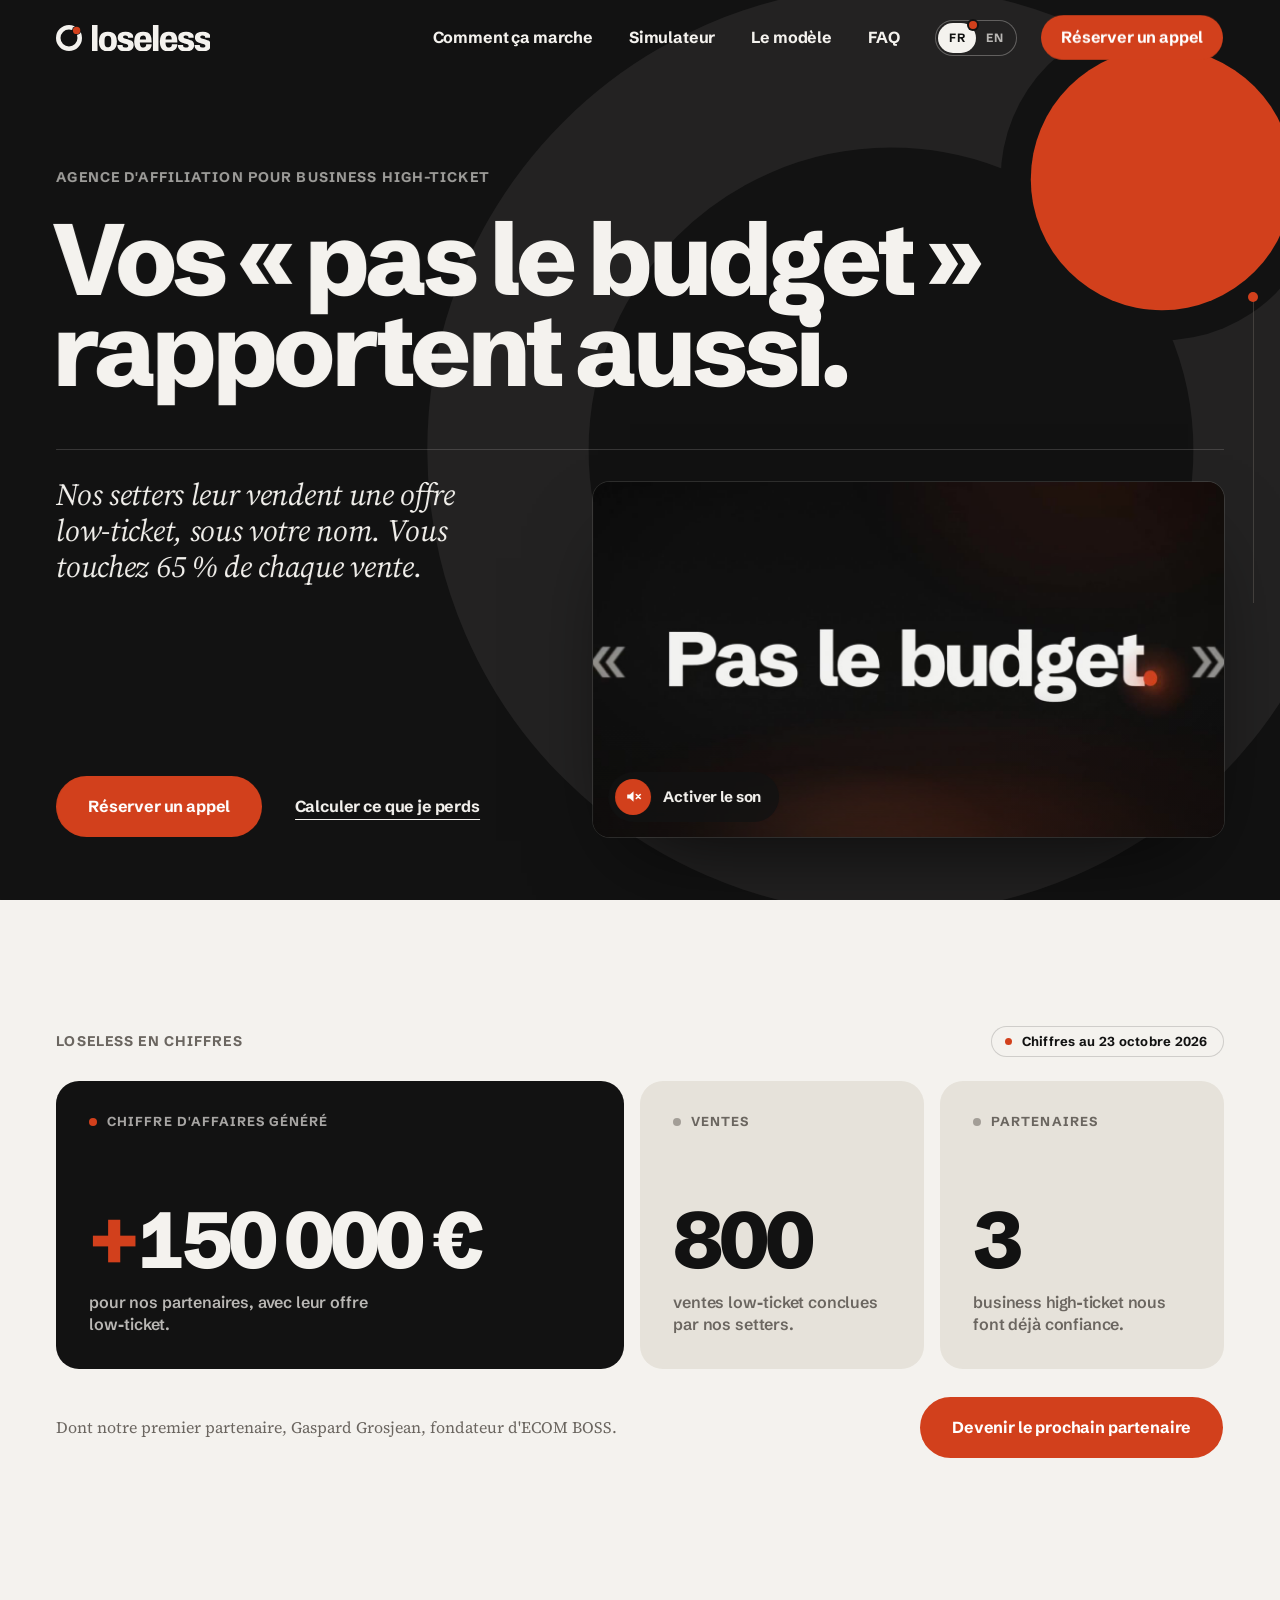
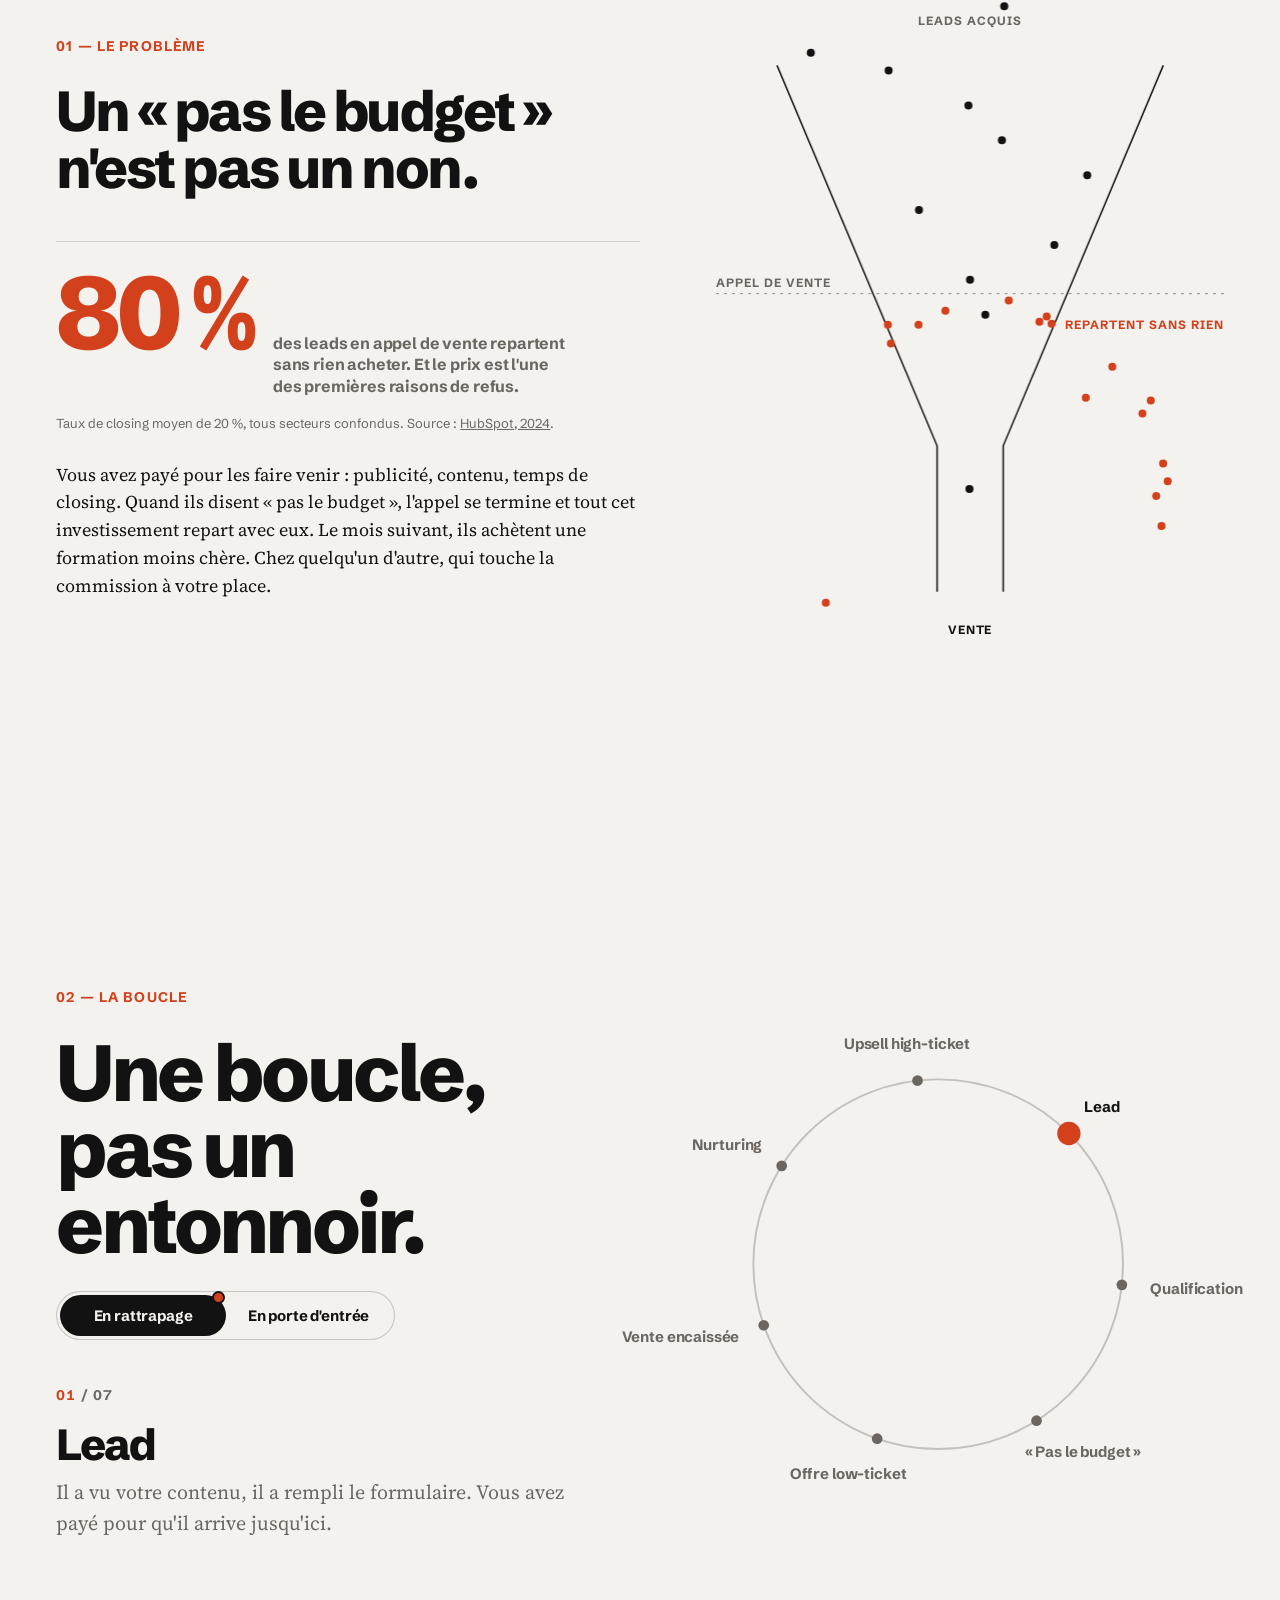
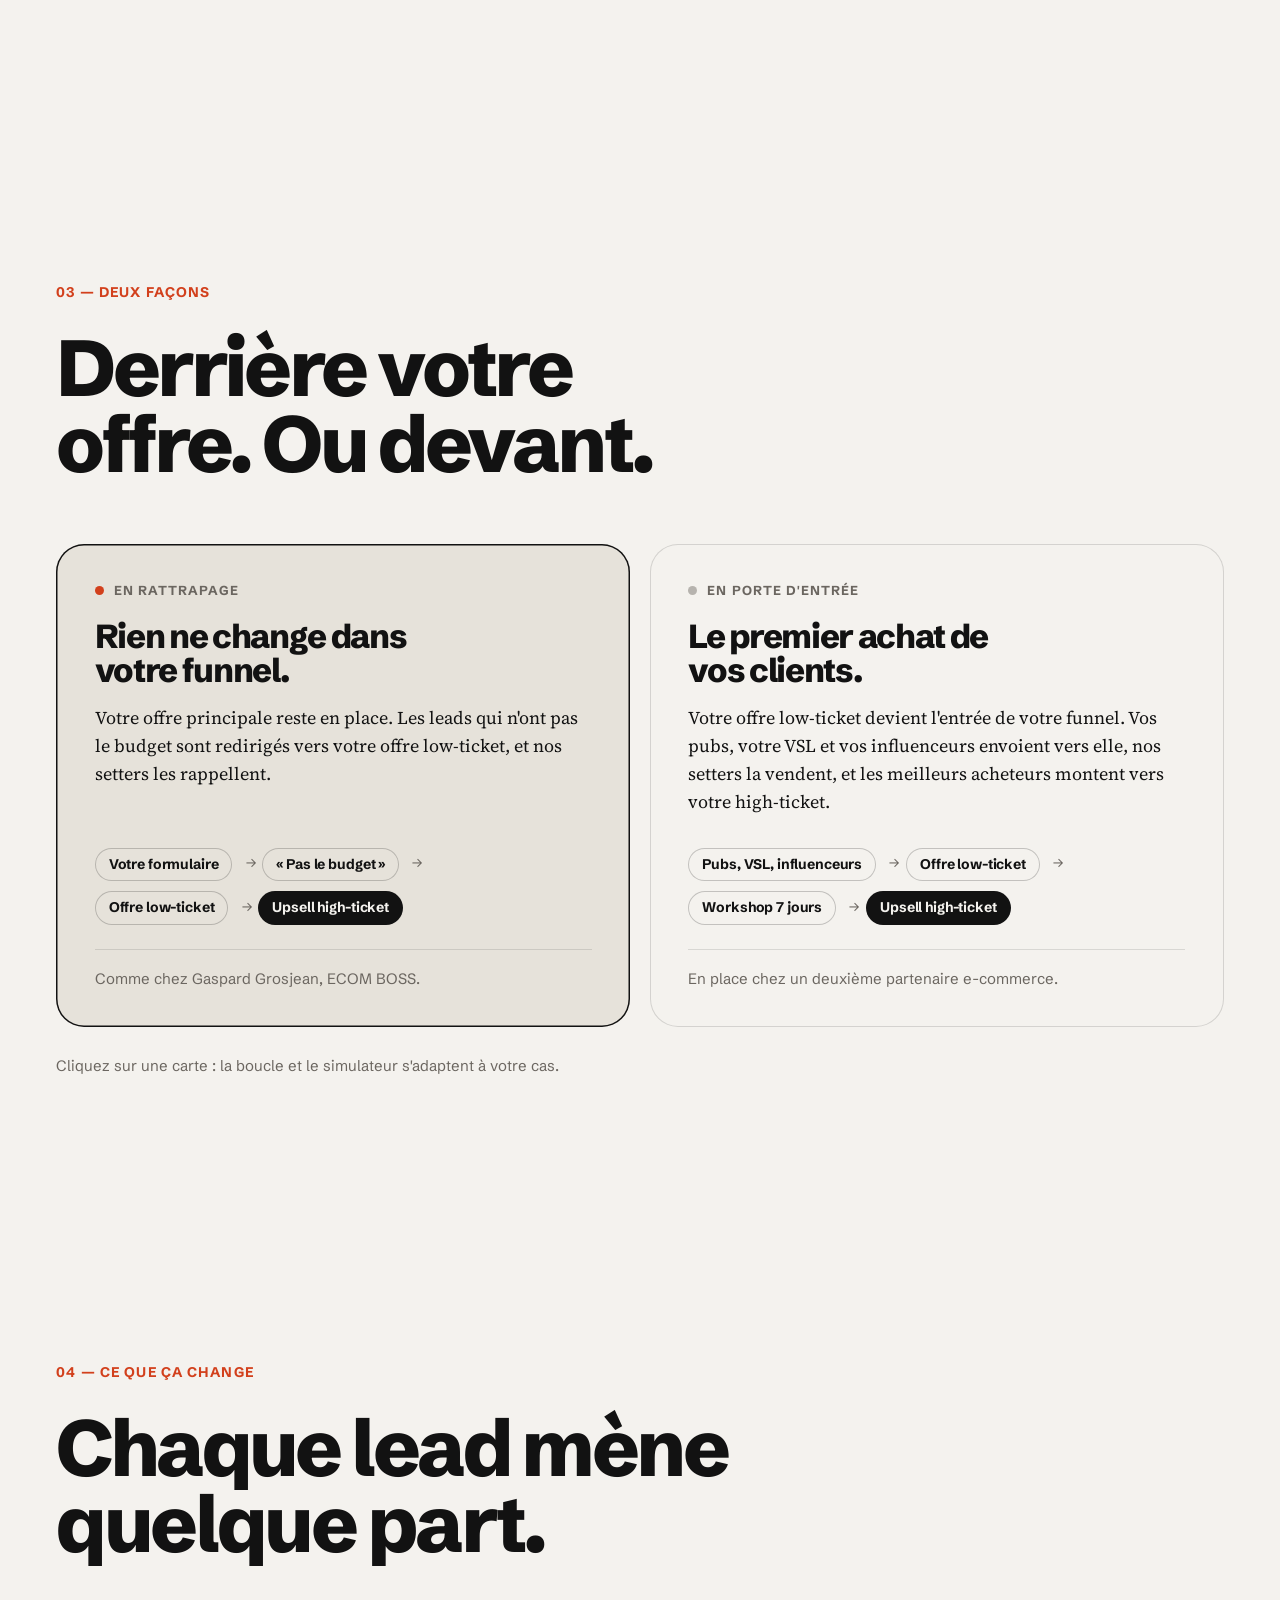
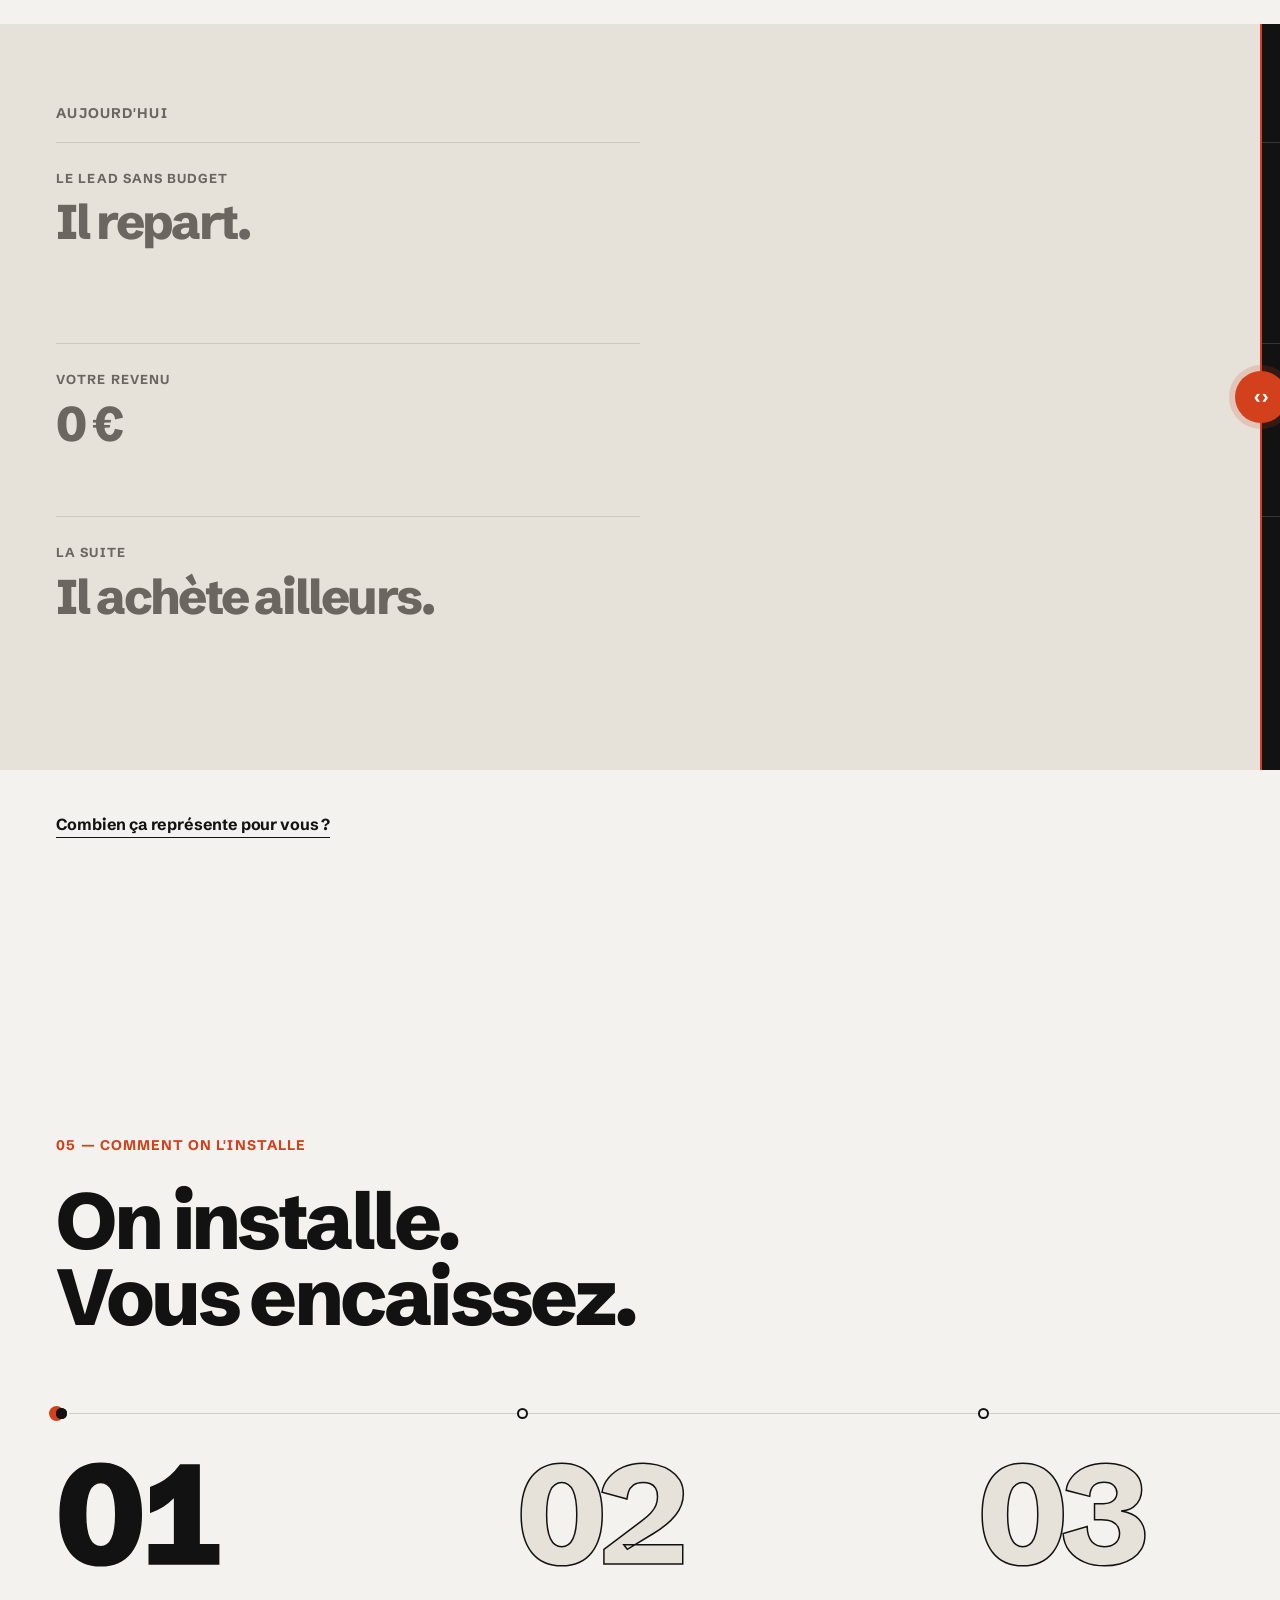
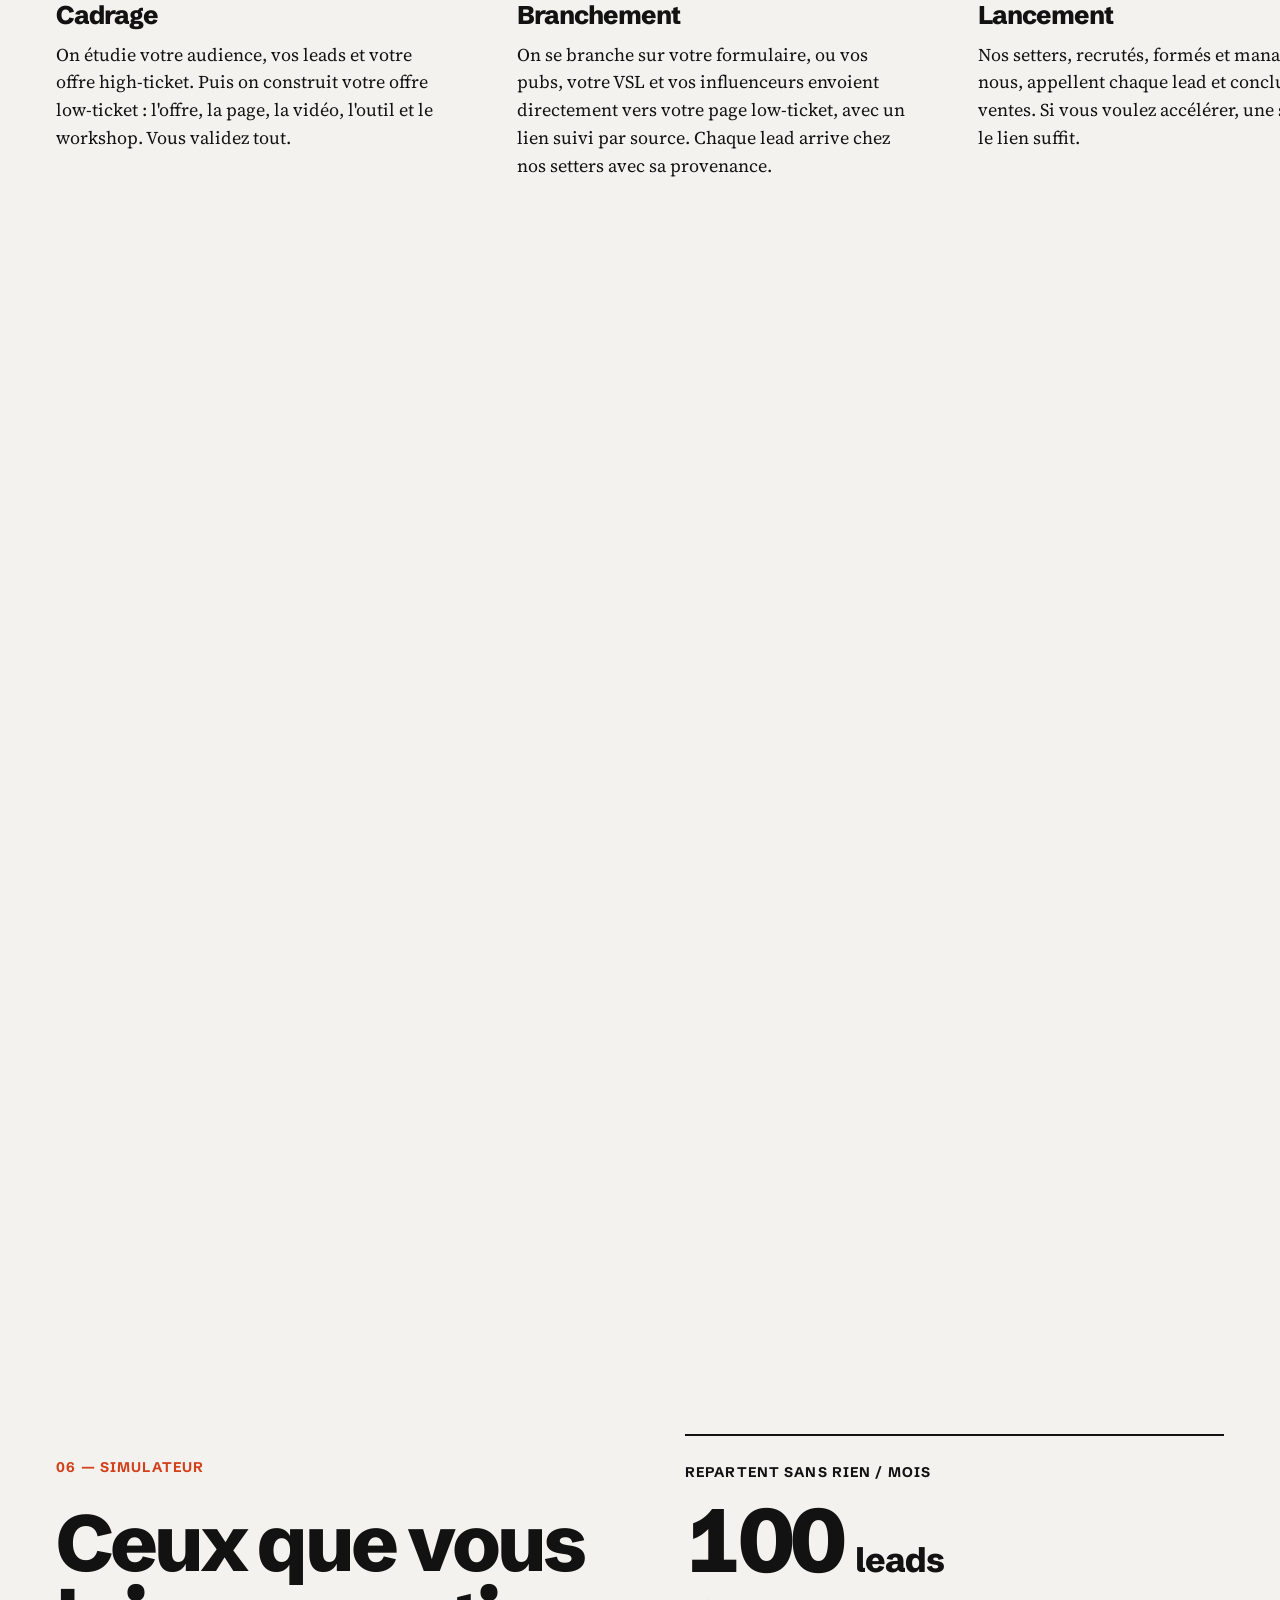
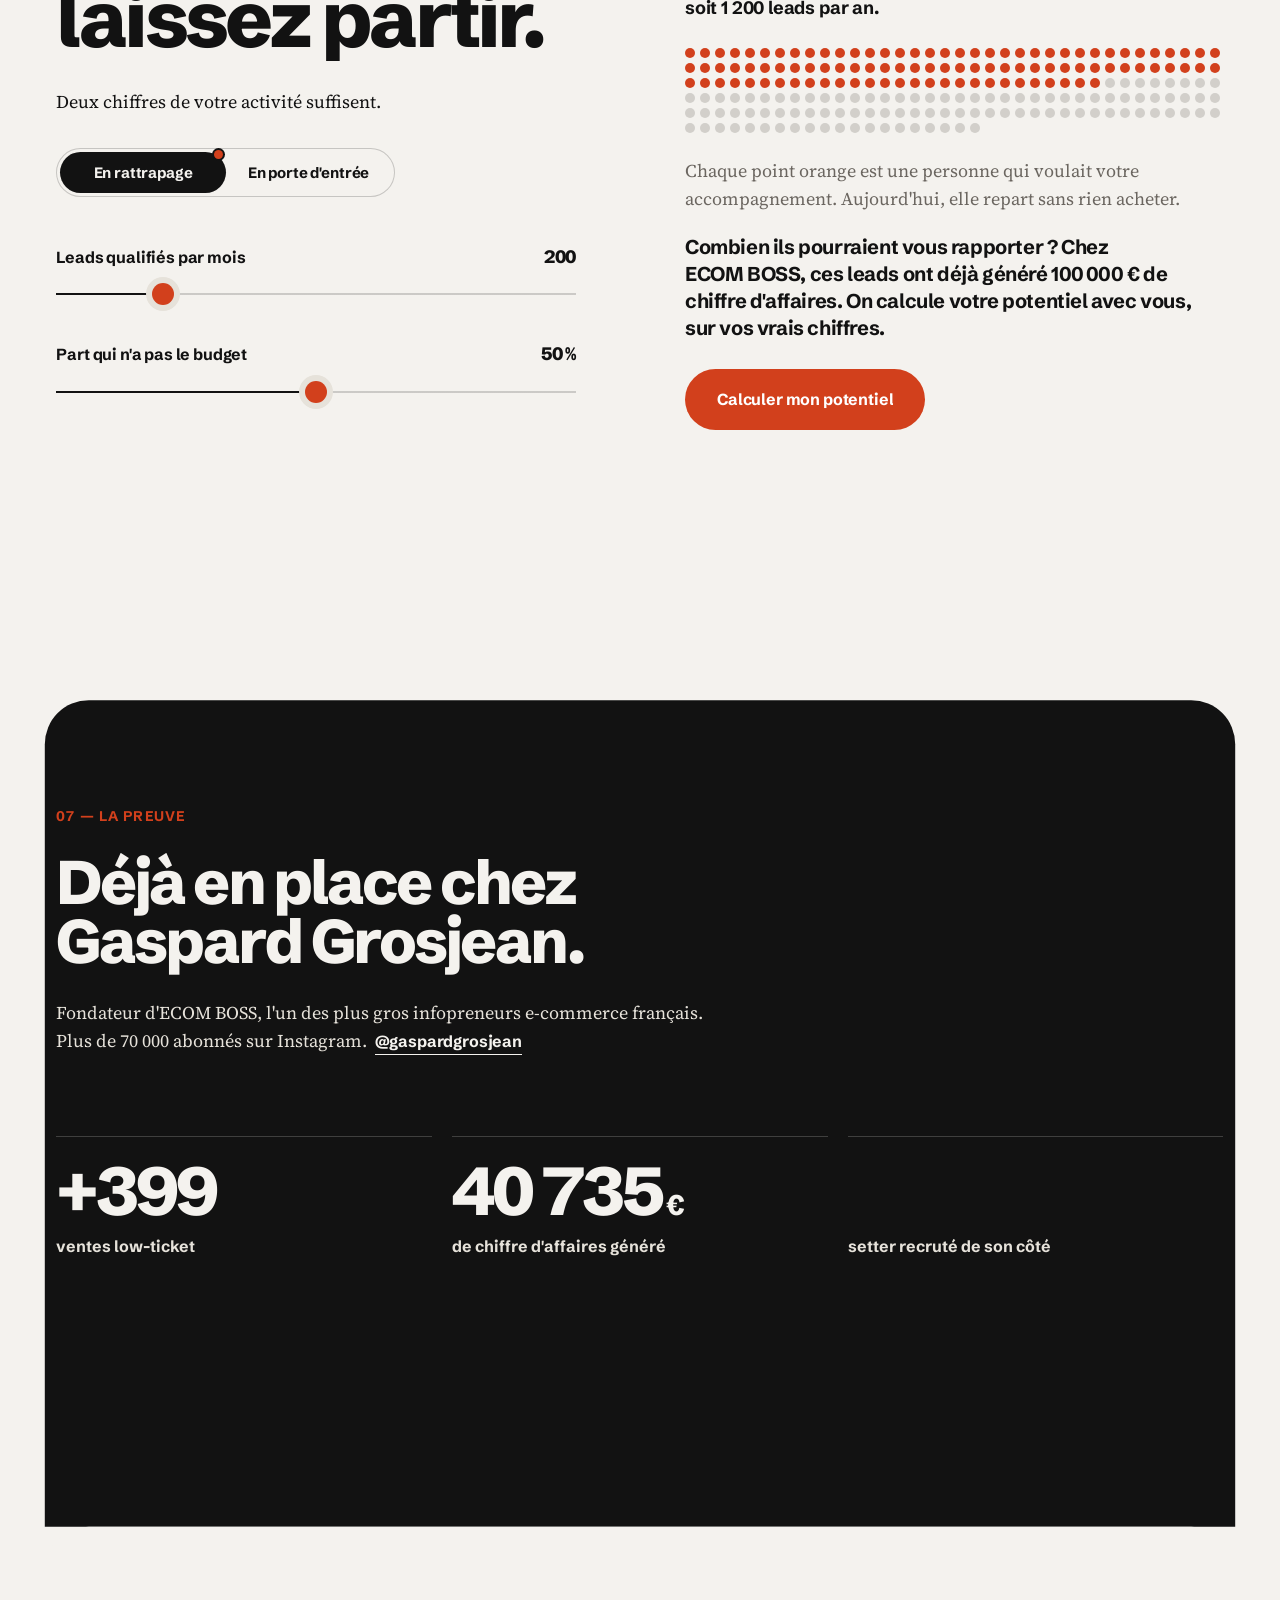
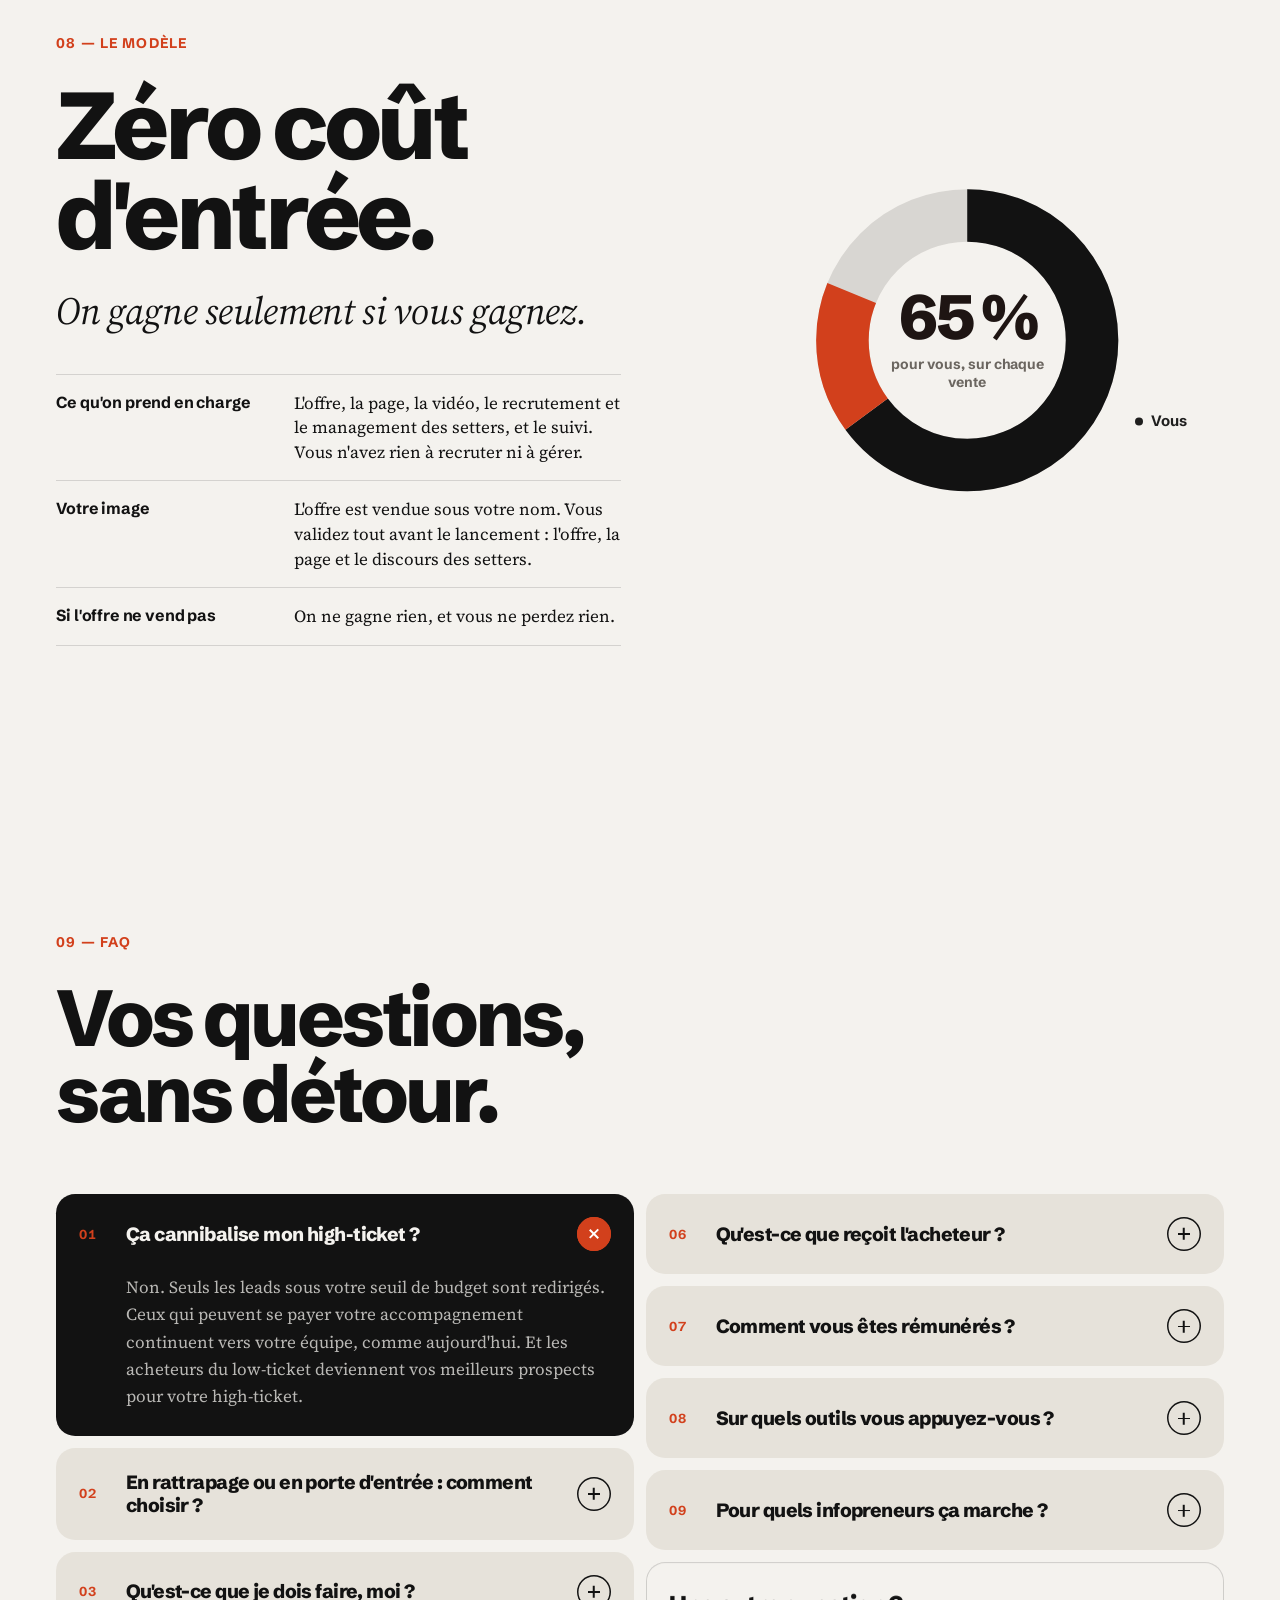
==== commit 9c373f93: "FAQ restructurée : titre pleine largeur, questions en cartes sur deux colonnes, carte ouverte en Enc" ====
--- a/index.html
+++ b/index.html
@@ -14,7 +14,7 @@
 <link rel="preconnect" href="https://fonts.googleapis.com">
 <link rel="preconnect" href="https://fonts.gstatic.com" crossorigin>
 <link rel="stylesheet" href="https://fonts.googleapis.com/css2?family=Schibsted+Grotesk:wght@400..900&family=Source+Serif+4:ital,opsz,wght@0,8..60,400..600;1,8..60,400&display=swap">
-<link rel="stylesheet" href="styles.css?v=202610231530">
+<link rel="stylesheet" href="styles.css?v=202610231710">
 <script>try{if(!matchMedia('(prefers-reduced-motion: reduce)').matches)document.documentElement.classList.add('motion')}catch(e){}</script>
 </head>
 <body>
@@ -510,86 +510,90 @@
 
   <!-- 09 — FAQ -->
   <section class="section faq" id="faq" aria-labelledby="t-faq">
-    <div class="wrap faq__grid">
-      <div class="faq__side">
-        <div class="faq__head">
-          <p class="eyebrow" data-fade>09 — FAQ</p>
-          <h2 id="t-faq" class="h2" data-split>Vos questions, sans détour.</h2>
-        </div>
-        <div class="faq__aside" data-fade>
-          <p class="faq__more">Une autre question&nbsp;?</p>
-          <a class="btn btn--primary" href="reserver.html" data-book data-magnetic><span class="btn__label" data-text="Réserver un appel">Réserver un appel</span></a>
-        </div>
-      </div>
-      <div class="faq__list">
-        <div class="faq__item">
-          <h3><button class="faq__q" type="button" aria-expanded="true" aria-controls="faq-1" id="faq-b1"><span class="faq__num">01</span><span class="faq__text">Ça cannibalise mon high&#8209;ticket&nbsp;?</span><span class="faq__icon" aria-hidden="true"></span></button></h3>
-          <div class="faq__panel" id="faq-1" role="region" aria-labelledby="faq-b1"><div class="faq__a">
-            <p>Non. Seuls les leads sous votre seuil de budget sont redirigés. Ceux qui peuvent se payer votre accompagnement continuent vers votre équipe, comme aujourd'hui. Et les acheteurs du low&#8209;ticket deviennent vos meilleurs prospects pour votre high&#8209;ticket.</p>
-          </div></div>
-        </div>
-        <div class="faq__item">
-          <h3><button class="faq__q" type="button" aria-expanded="true" aria-controls="faq-2" id="faq-b2"><span class="faq__num">02</span><span class="faq__text">En rattrapage ou en porte d'entrée&nbsp;: comment choisir&nbsp;?</span><span class="faq__icon" aria-hidden="true"></span></button></h3>
-          <div class="faq__panel" id="faq-2" role="region" aria-labelledby="faq-b2"><div class="faq__a">
-            <p>Si votre offre principale vend déjà bien, on se place derrière elle pour récupérer les «&nbsp;pas le budget&nbsp;». Si vous lancez votre funnel ou que vous voulez faire entrer plus de monde, l'offre low-ticket devient votre porte d'entrée. On en parle ensemble pendant l'appel.</p>
-          </div></div>
-        </div>
-        <div class="faq__item">
-          <h3><button class="faq__q" type="button" aria-expanded="true" aria-controls="faq-3" id="faq-b3"><span class="faq__num">03</span><span class="faq__text">Qu'est-ce que je dois faire, moi&nbsp;?</span><span class="faq__icon" aria-hidden="true"></span></button></h3>
-          <div class="faq__panel" id="faq-3" role="region" aria-labelledby="faq-b3"><div class="faq__a">
-            <p>Presque rien. Vous validez l'offre, la page et le discours des setters avant le lancement. Ensuite, si vous voulez accélérer, une story avec le lien suffit.</p>
-          </div></div>
-        </div>
-        <div class="faq__item">
-          <h3><button class="faq__q" type="button" aria-expanded="true" aria-controls="faq-4" id="faq-b4"><span class="faq__num">04</span><span class="faq__text">Qui sont les setters&nbsp;?</span><span class="faq__icon" aria-hidden="true"></span></button></h3>
-          <div class="faq__panel" id="faq-4" role="region" aria-labelledby="faq-b4"><div class="faq__a">
-            <p>Des setters formés par nous, qui appellent vos leads et concluent les ventes. Ils sont payés à la commission&nbsp;: ils ne gagnent que s'ils vendent.</p>
-          </div></div>
-        </div>
-        <div class="faq__item">
-          <h3><button class="faq__q" type="button" aria-expanded="true" aria-controls="faq-5" id="faq-b5"><span class="faq__num">05</span><span class="faq__text">Qui crée l'offre low&#8209;ticket&nbsp;?</span><span class="faq__icon" aria-hidden="true"></span></button></h3>
-          <div class="faq__panel" id="faq-5" role="region" aria-labelledby="faq-b5"><div class="faq__a">
-            <p>Nous. On construit votre offre low&#8209;ticket de A à Z&nbsp;: l'offre, la page, la vidéo, l'outil et le workshop, sous votre nom. Vous validez tout avant le lancement.</p>
-          </div></div>
-        </div>
-        <div class="faq__item">
-          <h3><button class="faq__q" type="button" aria-expanded="true" aria-controls="faq-6" id="faq-b6"><span class="faq__num">06</span><span class="faq__text">Qu'est-ce que reçoit l'acheteur&nbsp;?</span><span class="faq__icon" aria-hidden="true"></span></button></h3>
-          <div class="faq__panel" id="faq-6" role="region" aria-labelledby="faq-b6"><div class="faq__a">
-            <p>Un workshop de 7&nbsp;jours, un outil qu'il construit lui-même, un coach IA sur WhatsApp et un espace membre avec les vidéos de votre méthode.</p>
-          </div></div>
-        </div>
-        <div class="faq__item">
-          <h3><button class="faq__q" type="button" aria-expanded="true" aria-controls="faq-7" id="faq-b7"><span class="faq__num">07</span><span class="faq__text">Comment vous êtes rémunérés&nbsp;?</span><span class="faq__icon" aria-hidden="true"></span></button></h3>
-          <div class="faq__panel" id="faq-7" role="region" aria-labelledby="faq-b7"><div class="faq__a">
-            <p>Uniquement sur les ventes. Rien à payer pour démarrer, et vous gardez au moins 65&nbsp;% de chaque vente. Si ça ne vend pas, on ne gagne rien.</p>
-          </div></div>
-        </div>
-        <div class="faq__item">
-          <h3><button class="faq__q" type="button" aria-expanded="true" aria-controls="faq-8" id="faq-b8"><span class="faq__num">08</span><span class="faq__text">Sur quels outils vous appuyez-vous&nbsp;?</span><span class="faq__icon" aria-hidden="true"></span></button></h3>
-          <div class="faq__panel" id="faq-8" role="region" aria-labelledby="faq-b8"><div class="faq__a">
-            <p>L'outil de vos acheteurs est construit sur Base44, dont Loseless est partenaire. Vous n'avez rien à installer.</p>
-          </div></div>
-        </div>
-        <div class="faq__item">
-          <h3><button class="faq__q" type="button" aria-expanded="true" aria-controls="faq-9" id="faq-b9"><span class="faq__num">09</span><span class="faq__text">Pour quels infopreneurs ça marche&nbsp;?</span><span class="faq__icon" aria-hidden="true"></span></button></h3>
-          <div class="faq__panel" id="faq-9" role="region" aria-labelledby="faq-b9"><div class="faq__a">
-            <p>Ceux qui vendent un accompagnement high&#8209;ticket&nbsp;: pour récupérer les leads qui n'ont pas le budget, ou pour faire entrer plus de clients par une offre low&#8209;ticket.</p>
-          </div></div>
-        </div>
-        <!-- Questions masquées tant que la réponse n'est pas fournie (à réactiver avec un numéro dans l'ordre) :
-        <div class="faq__item">
-          <h3><button class="faq__q" type="button" aria-expanded="true" aria-controls="faq-2" id="faq-b2"><span class="faq__num">02</span><span class="faq__text">Combien de temps pour l'installer&nbsp;?</span><span class="faq__icon" aria-hidden="true"></span></button></h3>
-          <div class="faq__panel" id="faq-2" role="region" aria-labelledby="faq-b2"><div class="faq__a">
-            <p>[À COMPLÉTER&nbsp;: délai de mise en place]</p>
-          </div></div>
-        </div>
-        <div class="faq__item">
-          <h3><button class="faq__q" type="button" aria-expanded="true" aria-controls="faq-7" id="faq-b7"><span class="faq__num">07</span><span class="faq__text">Est-ce que je m'engage sur une durée&nbsp;?</span><span class="faq__icon" aria-hidden="true"></span></button></h3>
-          <div class="faq__panel" id="faq-7" role="region" aria-labelledby="faq-b7"><div class="faq__a">
-            <p>[À COMPLÉTER]</p>
-          </div></div>
-        </div>
-        -->
+    <div class="wrap">
+      <div class="faq__head">
+        <p class="eyebrow" data-fade>09 — FAQ</p>
+        <h2 id="t-faq" class="h2" data-split>Vos questions, sans détour.</h2>
+      </div>
+      <!-- deux colonnes indépendantes : une carte qui s'ouvre ne pousse que sa colonne -->
+      <div class="faq__cols">
+        <div class="faq__col" data-stagger>
+          <div class="faq__item">
+            <h3><button class="faq__q" type="button" aria-expanded="true" aria-controls="faq-1" id="faq-b1"><span class="faq__num">01</span><span class="faq__text">Ça cannibalise mon high&#8209;ticket&nbsp;?</span><span class="faq__icon" aria-hidden="true"></span></button></h3>
+            <div class="faq__panel" id="faq-1" role="region" aria-labelledby="faq-b1"><div class="faq__a">
+              <p>Non. Seuls les leads sous votre seuil de budget sont redirigés. Ceux qui peuvent se payer votre accompagnement continuent vers votre équipe, comme aujourd'hui. Et les acheteurs du low&#8209;ticket deviennent vos meilleurs prospects pour votre high&#8209;ticket.</p>
+            </div></div>
+          </div>
+          <div class="faq__item">
+            <h3><button class="faq__q" type="button" aria-expanded="true" aria-controls="faq-2" id="faq-b2"><span class="faq__num">02</span><span class="faq__text">En rattrapage ou en porte d'entrée&nbsp;: comment choisir&nbsp;?</span><span class="faq__icon" aria-hidden="true"></span></button></h3>
+            <div class="faq__panel" id="faq-2" role="region" aria-labelledby="faq-b2"><div class="faq__a">
+              <p>Si votre offre principale vend déjà bien, on se place derrière elle pour récupérer les «&nbsp;pas le budget&nbsp;». Si vous lancez votre funnel ou que vous voulez faire entrer plus de monde, l'offre low-ticket devient votre porte d'entrée. On en parle ensemble pendant l'appel.</p>
+            </div></div>
+          </div>
+          <div class="faq__item">
+            <h3><button class="faq__q" type="button" aria-expanded="true" aria-controls="faq-3" id="faq-b3"><span class="faq__num">03</span><span class="faq__text">Qu'est-ce que je dois faire, moi&nbsp;?</span><span class="faq__icon" aria-hidden="true"></span></button></h3>
+            <div class="faq__panel" id="faq-3" role="region" aria-labelledby="faq-b3"><div class="faq__a">
+              <p>Presque rien. Vous validez l'offre, la page et le discours des setters avant le lancement. Ensuite, si vous voulez accélérer, une story avec le lien suffit.</p>
+            </div></div>
+          </div>
+          <div class="faq__item">
+            <h3><button class="faq__q" type="button" aria-expanded="true" aria-controls="faq-4" id="faq-b4"><span class="faq__num">04</span><span class="faq__text">Qui sont les setters&nbsp;?</span><span class="faq__icon" aria-hidden="true"></span></button></h3>
+            <div class="faq__panel" id="faq-4" role="region" aria-labelledby="faq-b4"><div class="faq__a">
+              <p>Des setters formés par nous, qui appellent vos leads et concluent les ventes. Ils sont payés à la commission&nbsp;: ils ne gagnent que s'ils vendent.</p>
+            </div></div>
+          </div>
+          <div class="faq__item">
+            <h3><button class="faq__q" type="button" aria-expanded="true" aria-controls="faq-5" id="faq-b5"><span class="faq__num">05</span><span class="faq__text">Qui crée l'offre low&#8209;ticket&nbsp;?</span><span class="faq__icon" aria-hidden="true"></span></button></h3>
+            <div class="faq__panel" id="faq-5" role="region" aria-labelledby="faq-b5"><div class="faq__a">
+              <p>Nous. On construit votre offre low&#8209;ticket de A à Z&nbsp;: l'offre, la page, la vidéo, l'outil et le workshop, sous votre nom. Vous validez tout avant le lancement.</p>
+            </div></div>
+          </div>
+        </div>
+        <div class="faq__col" data-stagger>
+          <div class="faq__item">
+            <h3><button class="faq__q" type="button" aria-expanded="true" aria-controls="faq-6" id="faq-b6"><span class="faq__num">06</span><span class="faq__text">Qu'est-ce que reçoit l'acheteur&nbsp;?</span><span class="faq__icon" aria-hidden="true"></span></button></h3>
+            <div class="faq__panel" id="faq-6" role="region" aria-labelledby="faq-b6"><div class="faq__a">
+              <p>Un workshop de 7&nbsp;jours, un outil qu'il construit lui-même, un coach IA sur WhatsApp et un espace membre avec les vidéos de votre méthode.</p>
+            </div></div>
+          </div>
+          <div class="faq__item">
+            <h3><button class="faq__q" type="button" aria-expanded="true" aria-controls="faq-7" id="faq-b7"><span class="faq__num">07</span><span class="faq__text">Comment vous êtes rémunérés&nbsp;?</span><span class="faq__icon" aria-hidden="true"></span></button></h3>
+            <div class="faq__panel" id="faq-7" role="region" aria-labelledby="faq-b7"><div class="faq__a">
+              <p>Uniquement sur les ventes. Rien à payer pour démarrer, et vous gardez au moins 65&nbsp;% de chaque vente. Si ça ne vend pas, on ne gagne rien.</p>
+            </div></div>
+          </div>
+          <div class="faq__item">
+            <h3><button class="faq__q" type="button" aria-expanded="true" aria-controls="faq-8" id="faq-b8"><span class="faq__num">08</span><span class="faq__text">Sur quels outils vous appuyez-vous&nbsp;?</span><span class="faq__icon" aria-hidden="true"></span></button></h3>
+            <div class="faq__panel" id="faq-8" role="region" aria-labelledby="faq-b8"><div class="faq__a">
+              <p>L'outil de vos acheteurs est construit sur Base44, dont Loseless est partenaire. Vous n'avez rien à installer.</p>
+            </div></div>
+          </div>
+          <div class="faq__item">
+            <h3><button class="faq__q" type="button" aria-expanded="true" aria-controls="faq-9" id="faq-b9"><span class="faq__num">09</span><span class="faq__text">Pour quels infopreneurs ça marche&nbsp;?</span><span class="faq__icon" aria-hidden="true"></span></button></h3>
+            <div class="faq__panel" id="faq-9" role="region" aria-labelledby="faq-b9"><div class="faq__a">
+              <p>Ceux qui vendent un accompagnement high&#8209;ticket&nbsp;: pour récupérer les leads qui n'ont pas le budget, ou pour faire entrer plus de clients par une offre low&#8209;ticket.</p>
+            </div></div>
+          </div>
+          <div class="faq__cta">
+            <p class="faq__more">Une autre question&nbsp;?</p>
+            <p class="faq__cta-text">On y répond pendant l'appel, sur votre cas.</p>
+            <a class="btn btn--primary" href="reserver.html" data-book data-magnetic><span class="btn__label" data-text="Réserver un appel">Réserver un appel</span></a>
+          </div>
+          <!-- Questions masquées tant que la réponse n'est pas fournie (à réactiver avec un numéro dans l'ordre) :
+          <div class="faq__item">
+            <h3><button class="faq__q" type="button" aria-expanded="true" aria-controls="faq-2" id="faq-b2"><span class="faq__num">02</span><span class="faq__text">Combien de temps pour l'installer&nbsp;?</span><span class="faq__icon" aria-hidden="true"></span></button></h3>
+            <div class="faq__panel" id="faq-2" role="region" aria-labelledby="faq-b2"><div class="faq__a">
+              <p>[À COMPLÉTER&nbsp;: délai de mise en place]</p>
+            </div></div>
+          </div>
+          <div class="faq__item">
+            <h3><button class="faq__q" type="button" aria-expanded="true" aria-controls="faq-7" id="faq-b7"><span class="faq__num">07</span><span class="faq__text">Est-ce que je m'engage sur une durée&nbsp;?</span><span class="faq__icon" aria-hidden="true"></span></button></h3>
+            <div class="faq__panel" id="faq-7" role="region" aria-labelledby="faq-b7"><div class="faq__a">
+              <p>[À COMPLÉTER]</p>
+            </div></div>
+          </div>
+          -->
+        </div>
       </div>
     </div>
   </section>
@@ -656,6 +660,6 @@
 <script src="vendor/SplitText.min.js" defer></script>
 <script src="vendor/CustomEase.min.js" defer></script>
 <script src="vendor/lenis.min.js" defer></script>
-<script src="main.js?v=202610231530" defer></script>
+<script src="main.js?v=202610231710" defer></script>
 </body>
 </html>
--- a/styles.css
+++ b/styles.css
@@ -1405,32 +1405,41 @@
 
 /* ---------- 08 FAQ ---------- */
 
-.faq__grid {
+.faq__head .h2 { max-width: 16ch; }
+.faq__cols {
   display: grid;
-  grid-template-columns: minmax(0, .85fr) minmax(0, 1.15fr);
-  gap: clamp(40px, 7vw, 120px);
+  grid-template-columns: repeat(2, minmax(0, 1fr));
+  gap: 12px;
   align-items: start;
-}
-/* colonne gauche fixe pendant le défilement des questions */
-.faq__side { position: sticky; top: calc(var(--header-h) + 32px); }
-.faq__aside { margin-top: 40px; }
-.faq__more { font-size: 20px; margin-bottom: 18px; }
-.faq__item { border-top: 1px solid rgba(18, 18, 18, .14); }
-.faq__item:last-child { border-bottom: 1px solid rgba(18, 18, 18, .14); }
+  margin-top: clamp(48px, 7vh, 80px);
+}
+.faq__col { display: flex; flex-direction: column; gap: 12px; }
+/* chaque question est une carte Craie ; la carte ouverte passe en Encre */
+.faq__item {
+  border-radius: clamp(18px, 1.5vw, 24px);
+  background: var(--craie);
+  color: var(--encre);
+  transition: background-color .4s var(--ease), color .4s var(--ease), box-shadow .3s var(--ease);
+}
+.faq__item.is-open { background: var(--encre); color: var(--papier); }
+@media (hover: hover) {
+  .faq__item:not(.is-open):hover { box-shadow: inset 0 0 0 1.5px var(--encre); }
+}
 .faq__q {
   width: 100%;
-  display: flex; align-items: center; gap: 20px;
-  padding: 26px 0;
+  display: flex; align-items: center; gap: 18px;
+  padding: clamp(20px, 1.8vw, 26px) clamp(20px, 1.8vw, 28px);
   background: none; border: 0;
+  color: inherit;
   text-align: left;
-  font: 800 clamp(20px, 1.9vw, 28px)/1.15 var(--sans);
-  letter-spacing: -.035em;
+  font: 800 clamp(18px, 1.5vw, 22px)/1.2 var(--sans);
+  letter-spacing: -.03em;
   cursor: pointer;
 }
 .faq__num {
   flex: none;
   min-width: 2.2em;
-  font: 700 14px/1 var(--sans);
+  font: 700 13px/1 var(--sans);
   letter-spacing: .08em;
   font-variant-numeric: tabular-nums;
   color: var(--vermillon);
@@ -1438,38 +1447,41 @@
 .faq__text { flex: 1; }
 .faq__icon {
   position: relative; flex: none;
-  width: 36px; height: 36px; border-radius: 50%;
-  box-shadow: inset 0 0 0 1.5px var(--encre);
+  width: 34px; height: 34px; border-radius: 50%;
+  box-shadow: inset 0 0 0 1.5px currentColor;
   transition: transform .3s var(--ease), background-color .3s var(--ease), box-shadow .3s var(--ease);
 }
 .faq__icon::before, .faq__icon::after {
   content: "";
   position: absolute; left: 50%; top: 50%;
   width: 12px; height: 1.5px; margin: -.75px 0 0 -6px;
-  background: var(--encre);
-  transition: background-color .3s var(--ease);
+  background: currentColor;
 }
 .faq__icon::after { transform: rotate(90deg); }
 .faq__q[aria-expanded="true"] .faq__icon {
   transform: rotate(45deg);
   background: var(--vermillon);
   box-shadow: inset 0 0 0 1.5px var(--vermillon);
-}
-.faq__q[aria-expanded="true"] .faq__icon::before,
-.faq__q[aria-expanded="true"] .faq__icon::after { background: #fff; }
+  color: #fff;
+}
 .faq__panel { overflow: hidden; }
-.faq__a { padding: 0 56px 30px calc(14px * 2.2 + 20px); }
-.faq__a p { max-width: 32em; font-size: 19px; line-height: 1.55; color: var(--pierre); }
-@media (max-width: 899px) {
-  .faq__grid { grid-template-columns: 1fr; }
-}
+.faq__a { padding: 0 clamp(20px, 1.8vw, 28px) clamp(22px, 2vw, 30px) calc(clamp(20px, 1.8vw, 28px) + 13px * 2.2 + 18px); }
+/* la réponse suit la couleur de la carte (pas de texte clair sur fond Craie pendant la fermeture) */
+.faq__a p { max-width: 34em; font-size: 17px; line-height: 1.6; color: inherit; opacity: .74; }
+.faq__cta {
+  display: flex; flex-direction: column; align-items: flex-start;
+  padding: clamp(24px, 2.2vw, 32px) clamp(20px, 1.8vw, 28px);
+  border-radius: clamp(18px, 1.5vw, 24px);
+  box-shadow: inset 0 0 0 1px rgba(18, 18, 18, .16);
+}
+.faq__more { font: 800 clamp(22px, 1.9vw, 28px)/1.1 var(--sans); letter-spacing: -.035em; }
+.faq__cta-text { margin-top: 8px; font-size: 17px; color: var(--pierre); }
+.faq__cta .btn { margin-top: 22px; }
 @media (max-width: 767px) {
-  .faq__side { display: contents; }
-  .faq__head { order: 1; }
-  .faq__list { order: 2; }
-  .faq__aside { order: 3; margin-top: 8px; }
-  .faq__a { padding-right: 0; }
-  .faq__a p { font-size: 18px; }
+  .faq__cols { grid-template-columns: 1fr; }
+  .faq__a { padding-left: clamp(20px, 1.8vw, 28px); }
+  .faq__q { gap: 12px; }
+  .faq__num { min-width: 1.8em; }
 }
 
 /* ---------- 09 Pour qui ---------- */
